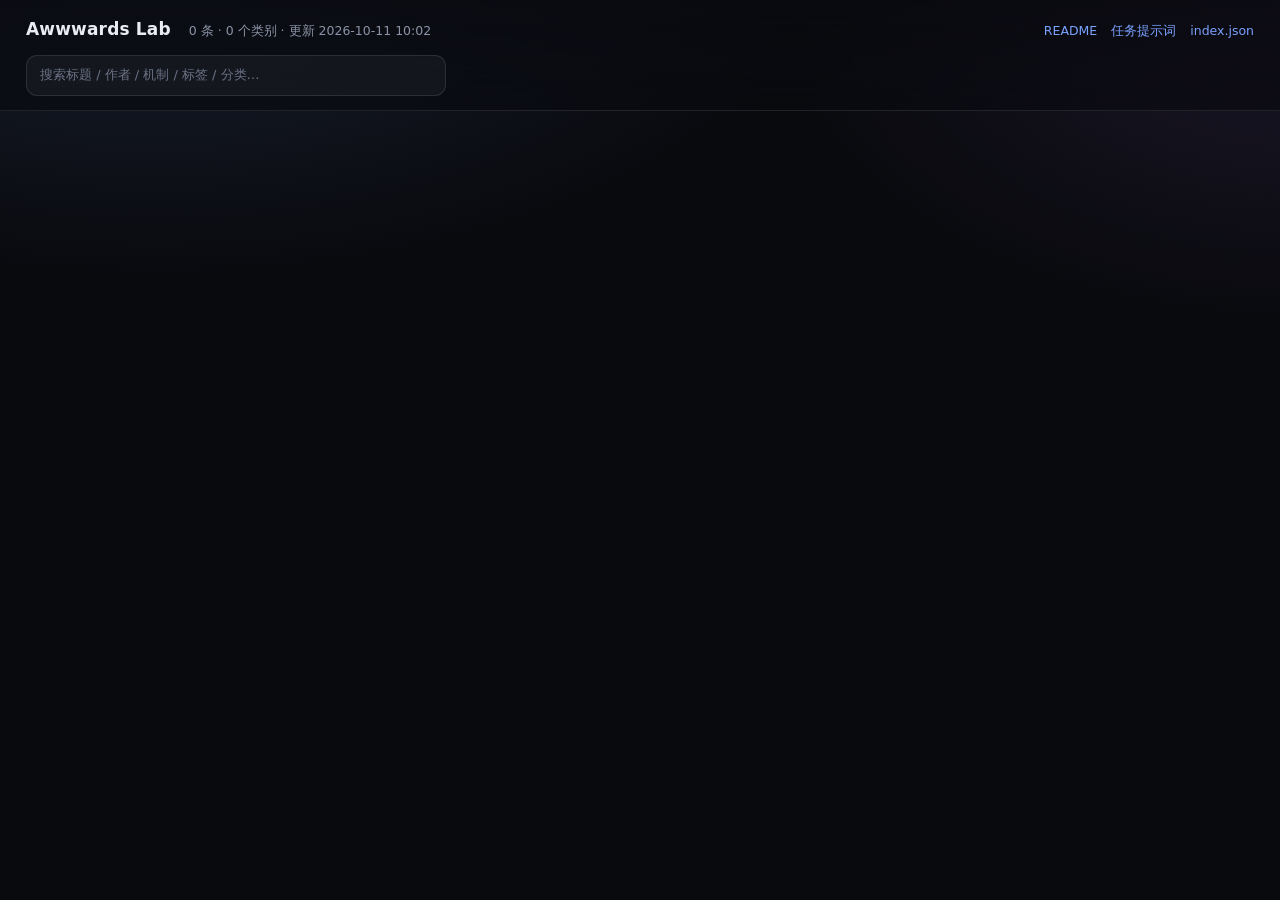
==== gallery/index.html @ e34cdb4b "fix(build): 构建幂等——内容不变时沿用旧时间戳，避免每日无意义 diff" ====
<!doctype html>
<html lang="zh-CN">
<head>
<meta charset="utf-8">
<meta name="viewport" content="width=device-width,initial-scale=1">
<title>Awwwards Lab · 设计萃取库</title>
<style>
:root{
  --bg:#090a0e; --fg:#e9ecf2; --muted:#8b93a5; --line:rgba(255,255,255,.10);
  --glass:rgba(255,255,255,.045); --glass-2:rgba(255,255,255,.075);
  --accent:#7aa2ff; --r:16px;
}
*{box-sizing:border-box}
html,body{margin:0;padding:0}
body{
  color:var(--fg); min-height:100vh;
  font:14px/1.6 -apple-system,BlinkMacSystemFont,"Segoe UI",Inter,"Noto Sans SC",system-ui,sans-serif;
  background:
    radial-gradient(1100px 560px at 12% -8%, rgba(122,162,255,.15), transparent 62%),
    radial-gradient(900px 520px at 102% 2%, rgba(178,124,255,.11), transparent 58%),
    var(--bg);
  -webkit-font-smoothing:antialiased;
}
a{color:var(--accent);text-decoration:none}
a:hover{text-decoration:underline}
header{
  position:sticky;top:0;z-index:20;backdrop-filter:blur(18px) saturate(150%);
  background:linear-gradient(180deg,rgba(9,10,14,.86),rgba(9,10,14,.66));
  border-bottom:1px solid var(--line);
}
.bar{max-width:1560px;margin:0 auto;padding:16px 26px 12px;display:flex;
  align-items:baseline;gap:18px;flex-wrap:wrap}
.bar h1{margin:0;font-size:17px;font-weight:650;letter-spacing:.01em}
.bar .sub{color:var(--muted);font-size:12.5px}
.bar .links{margin-left:auto;display:flex;gap:14px;font-size:12.5px}
.controls{max-width:1560px;margin:0 auto;padding:0 26px 14px;display:flex;
  gap:10px;align-items:center;flex-wrap:wrap}
input[type=search]{
  flex:1 1 260px;max-width:420px;padding:9px 13px;border-radius:11px;
  background:var(--glass);border:1px solid var(--line);color:var(--fg);
  font:inherit;font-size:13px;outline:none;
}
input[type=search]:focus{border-color:rgba(122,162,255,.55);background:var(--glass-2)}
input[type=search]::placeholder{color:#6b7285}
.chips{display:flex;gap:7px;flex-wrap:wrap}
.chip{
  padding:6px 12px;border-radius:999px;cursor:pointer;font-size:12.5px;
  background:var(--glass);border:1px solid var(--line);color:var(--muted);
  user-select:none;transition:background .18s,border-color .18s,color .18s;
}
.chip:hover{background:var(--glass-2);color:var(--fg)}
.chip[aria-pressed=true]{background:rgba(122,162,255,.16);border-color:rgba(122,162,255,.5);color:#cfe0ff}
.chip .n{opacity:.55;margin-left:5px;font-size:11.5px}
main{max-width:1560px;margin:0 auto;padding:22px 26px 90px}
.grid{display:grid;grid-template-columns:repeat(auto-fill,minmax(400px,1fr));gap:20px}
.card{
  background:var(--glass);border:1px solid var(--line);border-radius:var(--r);
  overflow:hidden;display:flex;flex-direction:column;
  transition:border-color .2s,transform .2s,background .2s;
}
.card:hover{border-color:rgba(255,255,255,.2);background:var(--glass-2);transform:translateY(-2px)}
.card .head{padding:15px 16px 11px;display:flex;gap:10px;align-items:flex-start}
.card .head .t{flex:1;min-width:0}
.card .head h3{margin:0 0 3px;font-size:15px;font-weight:620;line-height:1.35}
.card .head .by{color:var(--muted);font-size:12.5px}
.badge{
  font-size:11px;padding:3.5px 9px;border-radius:999px;white-space:nowrap;
  background:rgba(122,162,255,.14);border:1px solid rgba(122,162,255,.34);color:#c7d9ff;
}
.preview{position:relative;aspect-ratio:16/10;background:#05060a;border-block:1px solid var(--line)}
.preview img,.preview iframe{position:absolute;inset:0;width:100%;height:100%;border:0;display:block}
.preview img{object-fit:cover;object-position:top center}
.preview .ph{position:absolute;inset:0;display:grid;place-items:center;color:#4d5566;font-size:12.5px}
.body{padding:14px 16px;display:flex;flex-direction:column;gap:12px;flex:1}
.row{display:flex;gap:9px;flex-wrap:wrap;align-items:center}
.row .k{color:var(--muted);font-size:12px;min-width:52px}
.sw{width:20px;height:20px;border-radius:6px;border:1px solid rgba(255,255,255,.18)}
.mono{font-family:ui-monospace,SFMono-Regular,Menlo,Consolas,monospace;font-size:12px}
.summary{margin:0;color:#c8cddb;font-size:13px}
.mech{margin:0;font-size:12.8px;color:#aab2c2}
.mech b{color:#dbe2f0;font-weight:600}
.tag{font-size:11.5px;padding:3px 8px;border-radius:7px;background:var(--glass-2);
  border:1px solid var(--line);color:var(--muted)}
.tag.dep{background:rgba(255,196,110,.12);border-color:rgba(255,196,110,.3);color:#f0cf9a}
.tag.nodep{background:rgba(120,220,160,.1);border-color:rgba(120,220,160,.26);color:#a9e3c0}
.foot{margin-top:auto;padding:11px 16px;border-top:1px solid var(--line);
  display:flex;gap:14px;align-items:center;font-size:12.5px;color:var(--muted);flex-wrap:wrap}
.foot .go{margin-left:auto;display:flex;gap:14px}
.empty{padding:80px 20px;text-align:center;color:var(--muted)}
.empty code{background:var(--glass-2);padding:2px 7px;border-radius:6px;font-size:12.5px}
.failed{max-width:1560px;margin:44px auto 0;padding:0 26px}
.failed h2{font-size:14px;font-weight:600;color:#f0b9b9;margin:0 0 10px}
.failed ul{margin:0;padding-left:20px;color:var(--muted);font-size:13px}
.failed .mono{color:#d9c2c2}
h2.sec{font-size:12px;letter-spacing:.10em;text-transform:uppercase;color:var(--muted);
  font-weight:600;margin:0 0 12px}
</style>
</head>
<body>

<header>
  <div class="bar">
    <h1>Awwwards Lab</h1>
    <span class="sub" id="stat"></span>
    <nav class="links">
      <a href="../README.md">README</a>
      <a href="../PROMPT.md">任务提示词</a>
      <a href="../index.json">index.json</a>
    </nav>
  </div>
  <div class="controls">
    <input type="search" id="q" placeholder="搜索标题 / 作者 / 机制 / 标签 / 分类…">
    <div class="chips" id="chips"></div>
  </div>
</header>

<main>
  <div class="grid" id="grid"></div>
  <div class="empty" id="empty" hidden></div>
</main>

<div class="failed" id="failed" hidden></div>

<script type="application/json" id="data">{"generated_at": "2026-10-11T10:02:18+08:00", "entries": [], "failed": []}</script>
<script>
(function () {
  'use strict';
  const DATA = JSON.parse(document.getElementById('data').textContent);
  const entries = DATA.entries || [];
  const failed = DATA.failed || [];

  // ---------- 统计 ----------
  const cats = {};
  entries.forEach(e => { const c = e.category || '(未分类)'; cats[c] = (cats[c] || 0) + 1; });
  const catsSorted = Object.keys(cats).sort((a, b) => cats[b] - cats[a]);
  document.getElementById('stat').textContent =
    entries.length + ' 条 · ' + catsSorted.length + ' 个类别 · 更新 ' +
    (DATA.generated_at || '').replace('T', ' ').slice(0, 16);

  // ---------- 工具 ----------
  const esc = s => String(s == null ? '' : s)
    .replace(/&/g, '&amp;').replace(/</g, '&lt;').replace(/>/g, '&gt;')
    .replace(/"/g, '&quot;');
  const isColor = v => /^(#[0-9a-f]{3,8}|rgb|hsl|oklch|lab|color\()/i.test(String(v || '').trim());

  function el(html) {
    const t = document.createElement('template');
    t.innerHTML = html.trim();
    return t.content.firstElementChild;
  }

  // ---------- 卡片 ----------
  function swatches(tokens) {
    const colors = (tokens && tokens.colors) || {};
    const items = Object.keys(colors).map(k => {
      const v = colors[k];
      return isColor(v)
        ? '<span class="sw" title="' + esc(k + ': ' + v) + '" style="background:' + esc(v) + '"></span>'
        : '<span class="tag mono" title="' + esc(k) + '">' + esc(v) + '</span>';
    });
    return items.length ? '<div class="row"><span class="k">配色</span>' + items.join('') + '</div>' : '';
  }

  function motionRow(tokens) {
    const m = (tokens && tokens.motion) || {};
    const parts = [];
    if (m.duration) parts.push('时长 <span class="mono">' + esc(m.duration) + '</span>');
    if (m.easing) parts.push('缓动 <span class="mono">' + esc(m.easing) + '</span>');
    if (m.trigger) parts.push('触发 ' + esc(m.trigger));
    return parts.length ? '<div class="row"><span class="k">动效</span><span class="mech">' + parts.join(' · ') + '</span></div>' : '';
  }

  function typeRow(tokens) {
    const t = (tokens && tokens.typography) || {};
    const keys = Object.keys(t);
    if (!keys.length) return '';
    return '<div class="row"><span class="k">排版</span><span class="mech mono">' +
      keys.map(k => esc(k + ': ' + t[k])).join('  ·  ') + '</span></div>';
  }

  function depsRow(deps) {
    if (!deps || !deps.length) return '<span class="tag nodep">零依赖</span>';
    return deps.map(d => '<span class="tag dep" title="' + esc(d.why || '') + '">' +
      esc(d.name || d) + (d.version ? ' ' + esc(d.version) : '') + '</span>').join('');
  }

  function card(e) {
    const poster = e.shot
      ? '<img src="' + esc(e.shot) + '" alt="" loading="lazy" onerror="this.remove()">'
      : '';
    const tags = (e.tags || []).slice(0, 6)
      .map(t => '<span class="tag">' + esc(t) + '</span>').join('');
    const node = el(
      '<article class="card">' +
        '<div class="head">' +
          '<div class="t"><h3>' + esc(e.title || e.id) + '</h3>' +
            '<div class="by">' + esc(e.author || '') +
              (e.date ? (e.author ? ' · ' : '') + esc(e.date) : '') + '</div></div>' +
          '<span class="badge">' + esc(e.category || '') + '</span>' +
        '</div>' +
        '<div class="preview" data-src="' + esc(e.demo) + '">' + poster +
          '<span class="ph">滚动到此处自动加载预览</span></div>' +
        '<div class="body">' +
          '<p class="summary">' + esc(e.summary || '') + '</p>' +
          '<p class="mech"><b>机制</b> ' + esc(e.extracted_mechanism || '') + '</p>' +
          swatches(e.tokens) + motionRow(e.tokens) + typeRow(e.tokens) +
          (e.reuse_hints ? '<p class="mech"><b>适用</b> ' + esc(e.reuse_hints) + '</p>' : '') +
          (tags ? '<div class="row">' + tags + '</div>' : '') +
          '<div class="row"><span class="k">依赖</span>' + depsRow(e.deps) + '</div>' +
        '</div>' +
        '<div class="foot">' +
          '<span class="mono">' + esc(e.id) + '</span>' +
          '<span class="go">' +
            '<a href="' + esc(e.demo) + '" target="_blank" rel="noopener">打开 demo ↗</a>' +
            (e.source_url ? '<a href="' + esc(e.source_url) + '" target="_blank" rel="noopener">原站 ↗</a>' : '') +
            (e.awwwards_url ? '<a href="' + esc(e.awwwards_url) + '" target="_blank" rel="noopener">Awwwards ↗</a>' : '') +
            '<a href="' + esc(e.readme) + '">README</a>' +
          '</span>' +
        '</div>' +
      '</article>');
    // 搜索用的小写索引
    node.dataset.hay = [e.id, e.title, e.author, e.category, e.summary,
      e.extracted_mechanism, e.reuse_hints, (e.tags || []).join(' ')].join(' ').toLowerCase();
    node.dataset.cat = e.category || '(未分类)';
    return node;
  }

  const grid = document.getElementById('grid');
  const nodes = entries.map(e => { const n = card(e); grid.appendChild(n); return n; });

  // ---------- 懒加载预览 ----------
  if ('IntersectionObserver' in window) {
    const io = new IntersectionObserver(rows => {
      rows.forEach(r => {
        if (!r.isIntersecting) return;
        const box = r.target;
        const ph = box.querySelector('.ph');
        if (ph) ph.remove();
        const f = document.createElement('iframe');
        f.src = box.dataset.src;
        f.loading = 'lazy';
        f.title = 'preview';
        box.appendChild(f);
        io.unobserve(box);
      });
    }, { rootMargin: '700px 0px' });
    document.querySelectorAll('.preview').forEach(b => io.observe(b));
  }

  // ---------- 筛选 ----------
  const chips = document.getElementById('chips');
  const active = new Set();
  catsSorted.forEach(c => {
    const b = el('<button class="chip" type="button" aria-pressed="false">' + esc(c) +
                 '<span class="n">' + cats[c] + '</span></button>');
    b.onclick = () => {
      if (active.has(c)) active.delete(c); else active.add(c);
      b.setAttribute('aria-pressed', active.has(c));
      apply();
    };
    chips.appendChild(b);
  });

  const q = document.getElementById('q');
  const empty = document.getElementById('empty');
  function apply() {
    const term = q.value.trim().toLowerCase();
    let shown = 0;
    nodes.forEach(n => {
      const okCat = active.size === 0 || active.has(n.dataset.cat);
      const okQ = !term || n.dataset.hay.includes(term);
      const ok = okCat && okQ;
      n.hidden = !ok;
      if (ok) shown++;
    });
    const on = term || active.size;
    if (!entries.length) {
      empty.hidden = false;
      empty.innerHTML = '库里还没有条目。<br><br>先跑一次任务：<br>' +
        '<code>python3 scripts/new_entry.py "slug" --category motion</code><br>' +
        '<code>python3 scripts/build_gallery.py</code>';
    } else if (shown === 0 && on) {
      empty.hidden = false;
      empty.textContent = '没有匹配的条目。';
    } else {
      empty.hidden = true;
    }
  }
  q.addEventListener('input', apply);

  // ---------- 未入库 ----------
  if (failed.length) {
    const box = document.getElementById('failed');
    box.hidden = false;
    box.innerHTML = '<h2>未入库 ' + failed.length + ' 条（存在但未通过自检 / 结构不合契约）</h2><ul>' +
      failed.map(f => '<li><span class="mono">' + esc(f.dir) + '</span> — ' + esc(f.reason) + '</li>')
            .join('') + '</ul>';
  }
})();
</script>
</body>
</html>
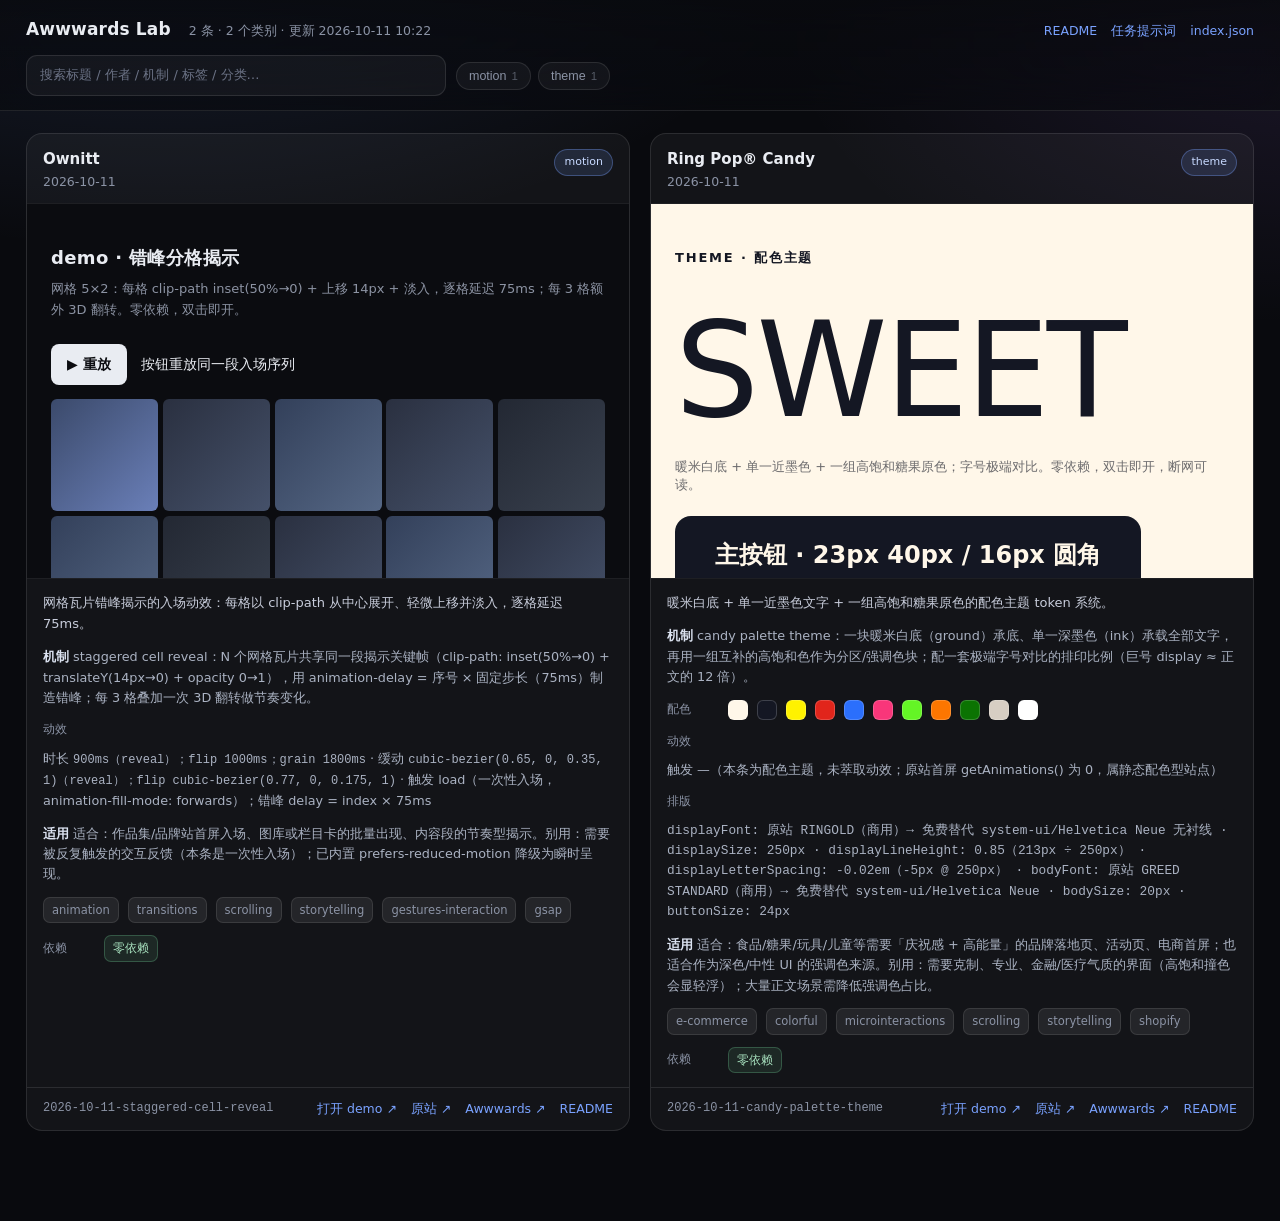
==== commit b395e677: "entry: 2026-10-11-candy-palette-theme (theme) + 2026-10-11-staggered-cell-reveal (motion)" ====
--- a/gallery/index.html
+++ b/gallery/index.html
@@ -121,7 +121,7 @@
 
 <div class="failed" id="failed" hidden></div>
 
-<script type="application/json" id="data">{"generated_at": "2026-10-11T10:02:18+08:00", "entries": [], "failed": []}</script>
+<script type="application/json" id="data">{"generated_at": "2026-10-11T10:22:09+08:00", "entries": [{"id": "2026-10-11-staggered-cell-reveal", "date": "2026-10-11", "category": "motion", "title": "Ownitt", "author": "", "tags": ["animation", "transitions", "scrolling", "storytelling", "gestures-interaction", "gsap", "react", "next-js"], "dir": "entries/2026-10-11-staggered-cell-reveal", "demo": "../entries/2026-10-11-staggered-cell-reveal/demo/index.html", "readme": "../entries/2026-10-11-staggered-cell-reveal/README.md", "source_url": "https://ownitt.fr/", "awwwards_url": "https://www.awwwards.com/sites/ownitt-2", "shot": "../entries/2026-10-11-staggered-cell-reveal/shots/hero.png", "summary": "网格瓦片错峰揭示的入场动效：每格以 clip-path 从中心展开、轻微上移并淡入，逐格延迟 75ms。", "extracted_mechanism": "staggered cell reveal：N 个网格瓦片共享同一段揭示关键帧（clip-path: inset(50%→0) + translateY(14px→0) + opacity 0→1），用 animation-delay = 序号 × 固定步长（75ms）制造错峰；每 3 格叠加一次 3D 翻转做节奏变化。", "tokens": {"colors": {}, "typography": {}, "spacing": {}, "motion": {"duration": "900ms（reveal）；flip 1000ms；grain 1800ms", "easing": "cubic-bezier(0.65, 0, 0.35, 1)（reveal）；flip cubic-bezier(0.77, 0, 0.175, 1)", "trigger": "load（一次性入场，animation-fill-mode: forwards）；错峰 delay = index × 75ms"}}, "api": "CSS：容器加 class=\"sgr-grid\" 与 data-sgr，子元素 class=\"sgr-cell\"（用 style=\"--i:N\" 指定序号，或由 JS 自动编号），可选 data-flip=\"on\" 开启 3n 翻转，--sgr-cols 控制列数。JS：window.StaggerReveal.replay(gridEl) 重放；window.StaggerReveal.init(root) 手动初始化。", "entrypoints": ["src/component.css", "src/component.js"], "files": ["demo/index.html", "src/component.css", "src/component.js"], "deps": [], "reuse_hints": "适合：作品集/品牌站首屏入场、图库或栏目卡的批量出现、内容段的节奏型揭示。别用：需要被反复触发的交互反馈（本条是一次性入场）；已内置 prefers-reduced-motion 降级为瞬时呈现。", "variant_of": null, "verification": {"rendered_ok": true, "console_errors": 0, "screenshot": "shots/hero.png", "checked_at": "2026-10-11T10:21:48+08:00", "note": "file:// 打开 demo：10 格，getAnimations() 显示 sgr-reveal 与 sgr-flip 在跑，clip-path 由 inset(4.6%) 收敛到 inset(0%)，控制台 0 报错"}}, {"id": "2026-10-11-candy-palette-theme", "date": "2026-10-11", "category": "theme", "title": "Ring Pop® Candy", "author": "", "tags": ["e-commerce", "colorful", "microinteractions", "scrolling", "storytelling", "shopify", "figma"], "dir": "entries/2026-10-11-candy-palette-theme", "demo": "../entries/2026-10-11-candy-palette-theme/demo/index.html", "readme": "../entries/2026-10-11-candy-palette-theme/README.md", "source_url": "https://ringpopcandy.com/", "awwwards_url": "https://www.awwwards.com/sites/ring-pop-r-candy", "shot": "../entries/2026-10-11-candy-palette-theme/shots/hero.png", "summary": "暖米白底 + 单一近墨色文字 + 一组高饱和糖果原色的配色主题 token 系统。", "extracted_mechanism": "candy palette theme：一块暖米白底（ground）承底、单一深墨色（ink）承载全部文字，再用一组互补的高饱和色作为分区/强调色块；配一套极端字号对比的排印比例（巨号 display ≈ 正文的 12 倍）。", "tokens": {"colors": {"ground": "#FFF7E9", "ink": "#141723", "yellow": "#FFF200", "red": "#E1251B", "blue": "#2B6FFC", "pink": "#F9367A", "lime": "#64F525", "orange": "#FC7600", "green": "#0B7302", "clay": "#D7CEC3", "white": "#FFFFFF"}, "typography": {"displayFont": "原站 RINGOLD（商用）→ 免费替代 system-ui/Helvetica Neue 无衬线", "displaySize": "250px", "displayLineHeight": "0.85（213px ÷ 250px）", "displayLetterSpacing": "-0.02em（-5px @ 250px）", "bodyFont": "原站 GREED STANDARD（商用）→ 免费替代 system-ui/Helvetica Neue", "bodySize": "20px", "buttonSize": "24px"}, "spacing": {"buttonPadding": "23px 40px", "buttonRadius": "16px"}, "motion": {"duration": "", "easing": "", "trigger": "—（本条为配色主题，未萃取动效；原站首屏 getAnimations() 为 0，属静态配色型站点）"}}, "api": "引入 src/component.css 后在容器上加 .candy-stage；用 .candy-title / .candy-btn（--red --blue 变体）/ .candy-chip / .candy-swatch。所有色与字号来自 :root 的 --candy-* 变量，可整体覆盖换肤。JS：window.CandyTheme.readTokens() 读取当前 token。", "entrypoints": ["src/component.css", "src/component.js"], "files": ["demo/index.html", "src/component.css", "src/component.js"], "deps": [], "reuse_hints": "适合：食品/糖果/玩具/儿童等需要「庆祝感 + 高能量」的品牌落地页、活动页、电商首屏；也适合作为深色/中性 UI 的强调色来源。别用：需要克制、专业、金融/医疗气质的界面（高饱和撞色会显轻浮）；大量正文场景需降低强调色占比。", "variant_of": null, "verification": {"rendered_ok": true, "console_errors": 0, "screenshot": "shots/hero.png", "checked_at": "2026-10-11T10:21:48+08:00", "note": "file:// 打开 demo：body 底色 rgb(255,247,233)、墨色 rgb(20,23,35)、display 250px/ls -5px/lh 212.5px、11 色板 + 8 色块渲染正常，控制台 0 报错"}}], "failed": []}</script>
 <script>
 (function () {
   'use strict';
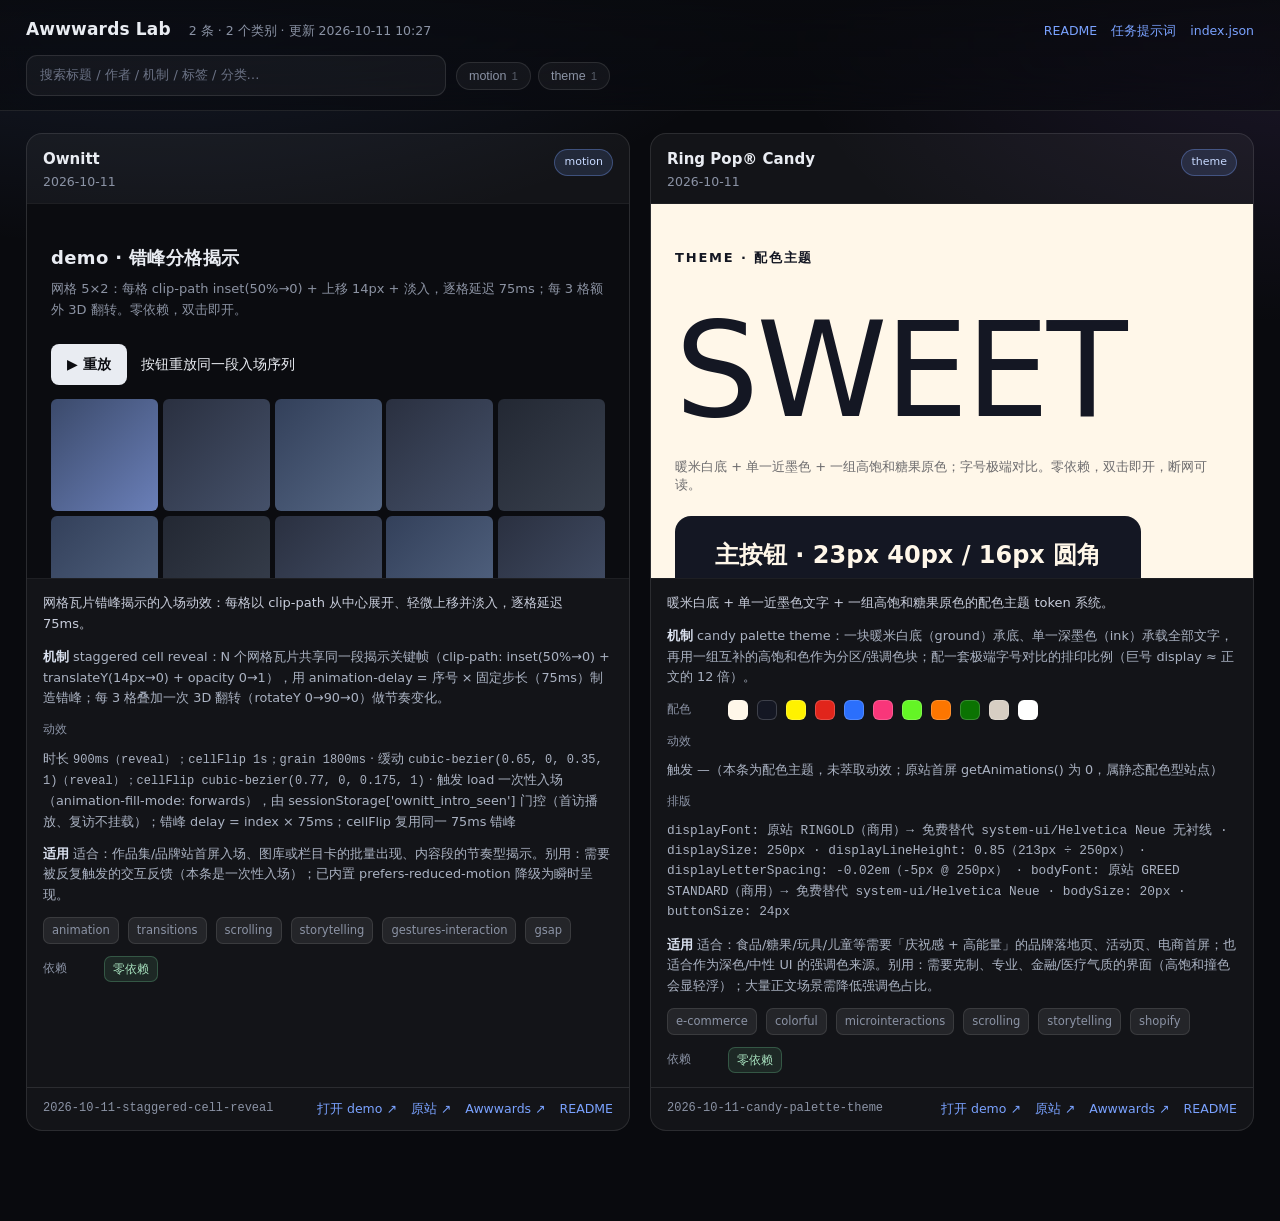
==== commit aee3c2a6: "fix(entries): 按复核结果修正——cellFlip 关键帧改为逐字复刻、补 repro_notes 与独立复核记录、提示词 v5" ====
--- a/gallery/index.html
+++ b/gallery/index.html
@@ -121,7 +121,7 @@
 
 <div class="failed" id="failed" hidden></div>
 
-<script type="application/json" id="data">{"generated_at": "2026-10-11T10:22:09+08:00", "entries": [{"id": "2026-10-11-staggered-cell-reveal", "date": "2026-10-11", "category": "motion", "title": "Ownitt", "author": "", "tags": ["animation", "transitions", "scrolling", "storytelling", "gestures-interaction", "gsap", "react", "next-js"], "dir": "entries/2026-10-11-staggered-cell-reveal", "demo": "../entries/2026-10-11-staggered-cell-reveal/demo/index.html", "readme": "../entries/2026-10-11-staggered-cell-reveal/README.md", "source_url": "https://ownitt.fr/", "awwwards_url": "https://www.awwwards.com/sites/ownitt-2", "shot": "../entries/2026-10-11-staggered-cell-reveal/shots/hero.png", "summary": "网格瓦片错峰揭示的入场动效：每格以 clip-path 从中心展开、轻微上移并淡入，逐格延迟 75ms。", "extracted_mechanism": "staggered cell reveal：N 个网格瓦片共享同一段揭示关键帧（clip-path: inset(50%→0) + translateY(14px→0) + opacity 0→1），用 animation-delay = 序号 × 固定步长（75ms）制造错峰；每 3 格叠加一次 3D 翻转做节奏变化。", "tokens": {"colors": {}, "typography": {}, "spacing": {}, "motion": {"duration": "900ms（reveal）；flip 1000ms；grain 1800ms", "easing": "cubic-bezier(0.65, 0, 0.35, 1)（reveal）；flip cubic-bezier(0.77, 0, 0.175, 1)", "trigger": "load（一次性入场，animation-fill-mode: forwards）；错峰 delay = index × 75ms"}}, "api": "CSS：容器加 class=\"sgr-grid\" 与 data-sgr，子元素 class=\"sgr-cell\"（用 style=\"--i:N\" 指定序号，或由 JS 自动编号），可选 data-flip=\"on\" 开启 3n 翻转，--sgr-cols 控制列数。JS：window.StaggerReveal.replay(gridEl) 重放；window.StaggerReveal.init(root) 手动初始化。", "entrypoints": ["src/component.css", "src/component.js"], "files": ["demo/index.html", "src/component.css", "src/component.js"], "deps": [], "reuse_hints": "适合：作品集/品牌站首屏入场、图库或栏目卡的批量出现、内容段的节奏型揭示。别用：需要被反复触发的交互反馈（本条是一次性入场）；已内置 prefers-reduced-motion 降级为瞬时呈现。", "variant_of": null, "verification": {"rendered_ok": true, "console_errors": 0, "screenshot": "shots/hero.png", "checked_at": "2026-10-11T10:21:48+08:00", "note": "file:// 打开 demo：10 格，getAnimations() 显示 sgr-reveal 与 sgr-flip 在跑，clip-path 由 inset(4.6%) 收敛到 inset(0%)，控制台 0 报错"}}, {"id": "2026-10-11-candy-palette-theme", "date": "2026-10-11", "category": "theme", "title": "Ring Pop® Candy", "author": "", "tags": ["e-commerce", "colorful", "microinteractions", "scrolling", "storytelling", "shopify", "figma"], "dir": "entries/2026-10-11-candy-palette-theme", "demo": "../entries/2026-10-11-candy-palette-theme/demo/index.html", "readme": "../entries/2026-10-11-candy-palette-theme/README.md", "source_url": "https://ringpopcandy.com/", "awwwards_url": "https://www.awwwards.com/sites/ring-pop-r-candy", "shot": "../entries/2026-10-11-candy-palette-theme/shots/hero.png", "summary": "暖米白底 + 单一近墨色文字 + 一组高饱和糖果原色的配色主题 token 系统。", "extracted_mechanism": "candy palette theme：一块暖米白底（ground）承底、单一深墨色（ink）承载全部文字，再用一组互补的高饱和色作为分区/强调色块；配一套极端字号对比的排印比例（巨号 display ≈ 正文的 12 倍）。", "tokens": {"colors": {"ground": "#FFF7E9", "ink": "#141723", "yellow": "#FFF200", "red": "#E1251B", "blue": "#2B6FFC", "pink": "#F9367A", "lime": "#64F525", "orange": "#FC7600", "green": "#0B7302", "clay": "#D7CEC3", "white": "#FFFFFF"}, "typography": {"displayFont": "原站 RINGOLD（商用）→ 免费替代 system-ui/Helvetica Neue 无衬线", "displaySize": "250px", "displayLineHeight": "0.85（213px ÷ 250px）", "displayLetterSpacing": "-0.02em（-5px @ 250px）", "bodyFont": "原站 GREED STANDARD（商用）→ 免费替代 system-ui/Helvetica Neue", "bodySize": "20px", "buttonSize": "24px"}, "spacing": {"buttonPadding": "23px 40px", "buttonRadius": "16px"}, "motion": {"duration": "", "easing": "", "trigger": "—（本条为配色主题，未萃取动效；原站首屏 getAnimations() 为 0，属静态配色型站点）"}}, "api": "引入 src/component.css 后在容器上加 .candy-stage；用 .candy-title / .candy-btn（--red --blue 变体）/ .candy-chip / .candy-swatch。所有色与字号来自 :root 的 --candy-* 变量，可整体覆盖换肤。JS：window.CandyTheme.readTokens() 读取当前 token。", "entrypoints": ["src/component.css", "src/component.js"], "files": ["demo/index.html", "src/component.css", "src/component.js"], "deps": [], "reuse_hints": "适合：食品/糖果/玩具/儿童等需要「庆祝感 + 高能量」的品牌落地页、活动页、电商首屏；也适合作为深色/中性 UI 的强调色来源。别用：需要克制、专业、金融/医疗气质的界面（高饱和撞色会显轻浮）；大量正文场景需降低强调色占比。", "variant_of": null, "verification": {"rendered_ok": true, "console_errors": 0, "screenshot": "shots/hero.png", "checked_at": "2026-10-11T10:21:48+08:00", "note": "file:// 打开 demo：body 底色 rgb(255,247,233)、墨色 rgb(20,23,35)、display 250px/ls -5px/lh 212.5px、11 色板 + 8 色块渲染正常，控制台 0 报错"}}], "failed": []}</script>
+<script type="application/json" id="data">{"generated_at": "2026-10-11T10:27:15+08:00", "entries": [{"id": "2026-10-11-staggered-cell-reveal", "date": "2026-10-11", "category": "motion", "title": "Ownitt", "author": "", "tags": ["animation", "transitions", "scrolling", "storytelling", "gestures-interaction", "gsap", "react", "next-js"], "dir": "entries/2026-10-11-staggered-cell-reveal", "demo": "../entries/2026-10-11-staggered-cell-reveal/demo/index.html", "readme": "../entries/2026-10-11-staggered-cell-reveal/README.md", "source_url": "https://ownitt.fr/", "awwwards_url": "https://www.awwwards.com/sites/ownitt-2", "shot": "../entries/2026-10-11-staggered-cell-reveal/shots/hero.png", "summary": "网格瓦片错峰揭示的入场动效：每格以 clip-path 从中心展开、轻微上移并淡入，逐格延迟 75ms。", "extracted_mechanism": "staggered cell reveal：N 个网格瓦片共享同一段揭示关键帧（clip-path: inset(50%→0) + translateY(14px→0) + opacity 0→1），用 animation-delay = 序号 × 固定步长（75ms）制造错峰；每 3 格叠加一次 3D 翻转（rotateY 0→90→0）做节奏变化。", "tokens": {"colors": {}, "typography": {}, "spacing": {}, "motion": {"duration": "900ms（reveal）；cellFlip 1s；grain 1800ms", "easing": "cubic-bezier(0.65, 0, 0.35, 1)（reveal）；cellFlip cubic-bezier(0.77, 0, 0.175, 1)", "trigger": "load 一次性入场（animation-fill-mode: forwards），由 sessionStorage['ownitt_intro_seen'] 门控（首访播放、复访不挂载）；错峰 delay = index × 75ms；cellFlip 复用同一 75ms 错峰"}}, "api": "CSS：容器加 class=\"sgr-grid\" 与 data-sgr，子元素 class=\"sgr-cell\"（用 style=\"--i:N\" 指定序号，或由 JS 自动编号），可选 data-flip=\"on\" 开启 3n 翻转，--sgr-cols 控制列数。JS：window.StaggerReveal.replay(gridEl) 重放；window.StaggerReveal.init(root) 手动初始化。", "entrypoints": ["src/component.css", "src/component.js"], "files": ["demo/index.html", "src/component.css", "src/component.js"], "deps": [], "reuse_hints": "适合：作品集/品牌站首屏入场、图库或栏目卡的批量出现、内容段的节奏型揭示。别用：需要被反复触发的交互反馈（本条是一次性入场）；已内置 prefers-reduced-motion 降级为瞬时呈现。", "repro_notes": "原站类名带 CSS modules 前缀 IntroAnimation-module__HH0i_W__（__cell / __cellInner / __grid）；复核时必须先清 sessionStorage（门控键 ownitt_intro_seen），否则 overlay 不挂载、DOM 里查不到 __cell，会被误判为机制不存在。入场 overlay 播完即从 DOM 移除，只能截到入场结束态。自检动效要用 seek 法（pause + currentTime），标签页 hidden 时动画时钟恒为 0 但 playState 仍是 running。", "variant_of": null, "verification": {"rendered_ok": true, "console_errors": 0, "screenshot": "shots/hero.png", "checked_at": "2026-10-11T10:40:00+08:00", "note": "file:// 打开 demo：10 格，sgr-reveal 三格 delay 实测 0/75/150ms；seek 法实测 t=0 → clip-path inset(50%)/opacity 0/translateY(14px)、t=900 → inset(0%)/opacity 1/translateY(0)，与原站 @keyframes cellReveal 逐字一致；sgr-flip 已按原站 @keyframes cellFlip 改为 rotateY 0→90→0；控制台 0 报错、无外部请求。"}}, {"id": "2026-10-11-candy-palette-theme", "date": "2026-10-11", "category": "theme", "title": "Ring Pop® Candy", "author": "", "tags": ["e-commerce", "colorful", "microinteractions", "scrolling", "storytelling", "shopify", "figma"], "dir": "entries/2026-10-11-candy-palette-theme", "demo": "../entries/2026-10-11-candy-palette-theme/demo/index.html", "readme": "../entries/2026-10-11-candy-palette-theme/README.md", "source_url": "https://ringpopcandy.com/", "awwwards_url": "https://www.awwwards.com/sites/ring-pop-r-candy", "shot": "../entries/2026-10-11-candy-palette-theme/shots/hero.png", "summary": "暖米白底 + 单一近墨色文字 + 一组高饱和糖果原色的配色主题 token 系统。", "extracted_mechanism": "candy palette theme：一块暖米白底（ground）承底、单一深墨色（ink）承载全部文字，再用一组互补的高饱和色作为分区/强调色块；配一套极端字号对比的排印比例（巨号 display ≈ 正文的 12 倍）。", "tokens": {"colors": {"ground": "#FFF7E9", "ink": "#141723", "yellow": "#FFF200", "red": "#E1251B", "blue": "#2B6FFC", "pink": "#F9367A", "lime": "#64F525", "orange": "#FC7600", "green": "#0B7302", "clay": "#D7CEC3", "white": "#FFFFFF"}, "typography": {"displayFont": "原站 RINGOLD（商用）→ 免费替代 system-ui/Helvetica Neue 无衬线", "displaySize": "250px", "displayLineHeight": "0.85（213px ÷ 250px）", "displayLetterSpacing": "-0.02em（-5px @ 250px）", "bodyFont": "原站 GREED STANDARD（商用）→ 免费替代 system-ui/Helvetica Neue", "bodySize": "20px", "buttonSize": "24px"}, "spacing": {"buttonPadding": "23px 40px", "buttonRadius": "16px"}, "motion": {"duration": "", "easing": "", "trigger": "—（本条为配色主题，未萃取动效；原站首屏 getAnimations() 为 0，属静态配色型站点）"}}, "api": "引入 src/component.css 后在容器上加 .candy-stage；用 .candy-title / .candy-btn（--red --blue 变体）/ .candy-chip / .candy-swatch。所有色与字号来自 :root 的 --candy-* 变量，可整体覆盖换肤。JS：window.CandyTheme.readTokens() 读取当前 token。", "entrypoints": ["src/component.css", "src/component.js"], "files": ["demo/index.html", "src/component.css", "src/component.js"], "deps": [], "reuse_hints": "适合：食品/糖果/玩具/儿童等需要「庆祝感 + 高能量」的品牌落地页、活动页、电商首屏；也适合作为深色/中性 UI 的强调色来源。别用：需要克制、专业、金融/医疗气质的界面（高饱和撞色会显轻浮）；大量正文场景需降低强调色占比。", "repro_notes": "色板值的取法：在站内 CSS / 计算样式里采集到的原值多为 rgb() 形式，本条统一归一化成 hex，复核时用 rgb() 比对可能对不上（如 pink 实测到的是 rgb(249,54,122) 形式的定义，clay 为 rgb(215,206,195)）——这是归一化差异，不是编造。关键取值另经站内 CSS 变量复核：--font-heading-h1-size: 250px、--brand-color: #141723、display 字体 'Ringold'、正文 'Greed Standard'（均实测命中）。ground/ink 与 h1 的 250px/213px/-5px/400 可直接用 getComputedStyle 复现。", "variant_of": null, "verification": {"rendered_ok": true, "console_errors": 0, "screenshot": "shots/hero.png", "checked_at": "2026-10-11T10:40:00+08:00", "note": "file:// 打开 demo：body 底色 rgb(255,247,233)、墨色 rgb(20,23,35)、display 250px/ls -5px/lh 212.5px、11 色板 + 8 色块渲染正常，控制台 0 报错、无外部请求。独立复核：原站实测 bodyBg rgb(255,247,233)/color rgb(20,23,35)/body 20px/h1 250px·213px·-5px·400/主按钮 24px·23px 40px·16px/getAnimations()=0 全部吻合。"}}], "failed": []}</script>
 <script>
 (function () {
   'use strict';
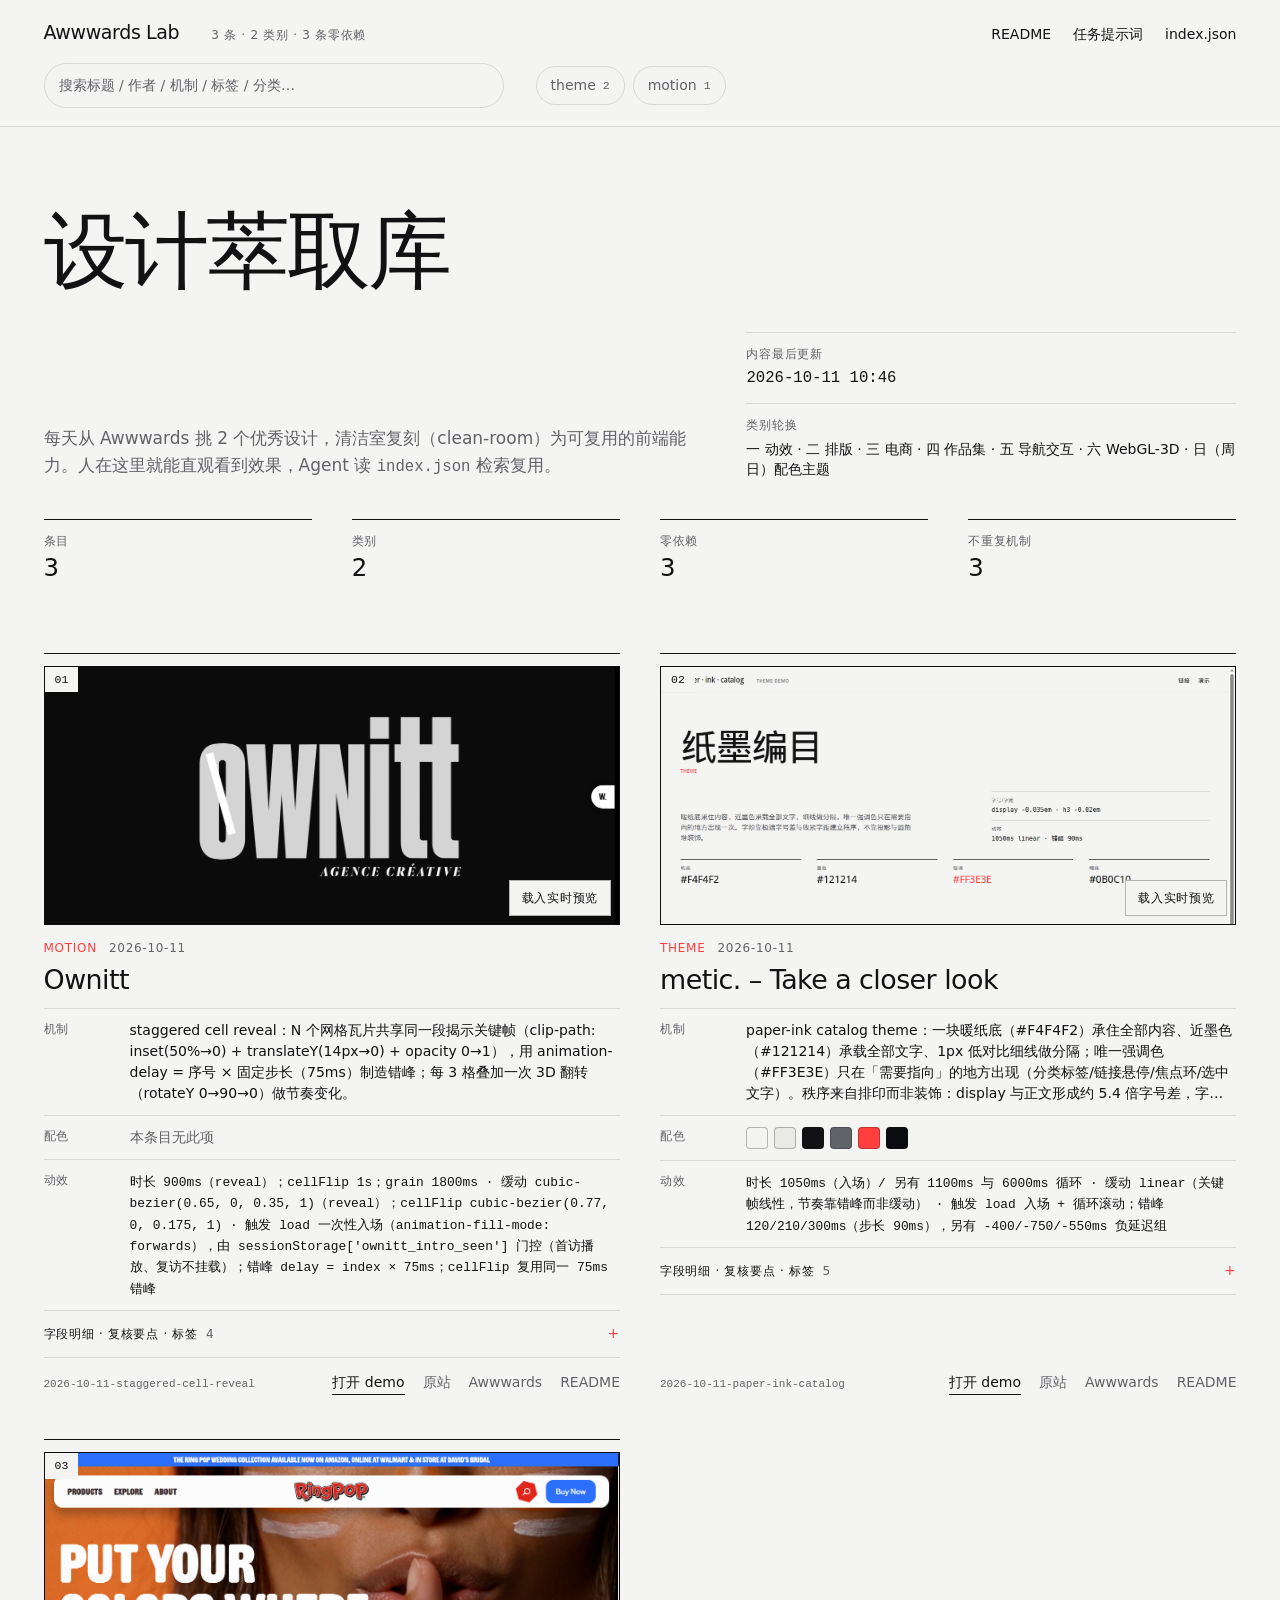
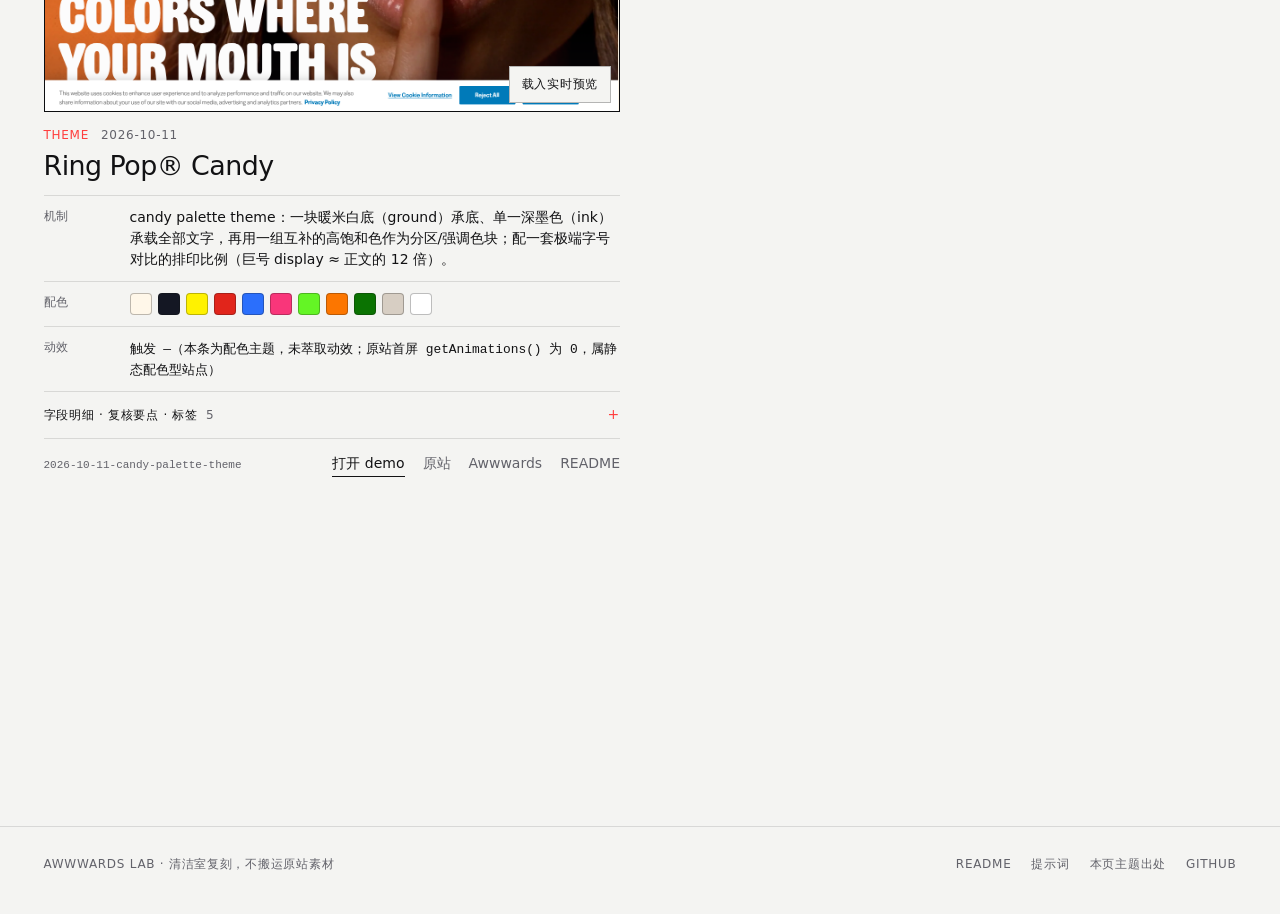
==== commit 8c41c56c: "feat(gallery): 画廊改版——复用新增条目 paper-ink-catalog 主题；卡片结构、对齐与可读性修正；提示词 v6" ====
--- a/gallery/index.html
+++ b/gallery/index.html
@@ -4,124 +4,77 @@
 <meta charset="utf-8">
 <meta name="viewport" content="width=device-width,initial-scale=1">
 <title>Awwwards Lab · 设计萃取库</title>
+<!--
+  本页样式直接复用库内条目 entries/2026-10-11-paper-ink-catalog/src/theme.css
+  （纸墨编目主题，token 取自 metic.studio 的实测值）。
+  画廊本身就是本库「可复用」的证明：改那一个文件，本页与该条目 demo 一起变。
+-->
+<link rel="stylesheet" href="../entries/2026-10-11-paper-ink-catalog/src/theme.css">
 <style>
-:root{
-  --bg:#090a0e; --fg:#e9ecf2; --muted:#8b93a5; --line:rgba(255,255,255,.10);
-  --glass:rgba(255,255,255,.045); --glass-2:rgba(255,255,255,.075);
-  --accent:#7aa2ff; --r:16px;
-}
-*{box-sizing:border-box}
-html,body{margin:0;padding:0}
-body{
-  color:var(--fg); min-height:100vh;
-  font:14px/1.6 -apple-system,BlinkMacSystemFont,"Segoe UI",Inter,"Noto Sans SC",system-ui,sans-serif;
-  background:
-    radial-gradient(1100px 560px at 12% -8%, rgba(122,162,255,.15), transparent 62%),
-    radial-gradient(900px 520px at 102% 2%, rgba(178,124,255,.11), transparent 58%),
-    var(--bg);
-  -webkit-font-smoothing:antialiased;
-}
-a{color:var(--accent);text-decoration:none}
-a:hover{text-decoration:underline}
-header{
-  position:sticky;top:0;z-index:20;backdrop-filter:blur(18px) saturate(150%);
-  background:linear-gradient(180deg,rgba(9,10,14,.86),rgba(9,10,14,.66));
-  border-bottom:1px solid var(--line);
-}
-.bar{max-width:1560px;margin:0 auto;padding:16px 26px 12px;display:flex;
-  align-items:baseline;gap:18px;flex-wrap:wrap}
-.bar h1{margin:0;font-size:17px;font-weight:650;letter-spacing:.01em}
-.bar .sub{color:var(--muted);font-size:12.5px}
-.bar .links{margin-left:auto;display:flex;gap:14px;font-size:12.5px}
-.controls{max-width:1560px;margin:0 auto;padding:0 26px 14px;display:flex;
-  gap:10px;align-items:center;flex-wrap:wrap}
-input[type=search]{
-  flex:1 1 260px;max-width:420px;padding:9px 13px;border-radius:11px;
-  background:var(--glass);border:1px solid var(--line);color:var(--fg);
-  font:inherit;font-size:13px;outline:none;
-}
-input[type=search]:focus{border-color:rgba(122,162,255,.55);background:var(--glass-2)}
-input[type=search]::placeholder{color:#6b7285}
-.chips{display:flex;gap:7px;flex-wrap:wrap}
-.chip{
-  padding:6px 12px;border-radius:999px;cursor:pointer;font-size:12.5px;
-  background:var(--glass);border:1px solid var(--line);color:var(--muted);
-  user-select:none;transition:background .18s,border-color .18s,color .18s;
-}
-.chip:hover{background:var(--glass-2);color:var(--fg)}
-.chip[aria-pressed=true]{background:rgba(122,162,255,.16);border-color:rgba(122,162,255,.5);color:#cfe0ff}
-.chip .n{opacity:.55;margin-left:5px;font-size:11.5px}
-main{max-width:1560px;margin:0 auto;padding:22px 26px 90px}
-.grid{display:grid;grid-template-columns:repeat(auto-fill,minmax(400px,1fr));gap:20px}
-.card{
-  background:var(--glass);border:1px solid var(--line);border-radius:var(--r);
-  overflow:hidden;display:flex;flex-direction:column;
-  transition:border-color .2s,transform .2s,background .2s;
-}
-.card:hover{border-color:rgba(255,255,255,.2);background:var(--glass-2);transform:translateY(-2px)}
-.card .head{padding:15px 16px 11px;display:flex;gap:10px;align-items:flex-start}
-.card .head .t{flex:1;min-width:0}
-.card .head h3{margin:0 0 3px;font-size:15px;font-weight:620;line-height:1.35}
-.card .head .by{color:var(--muted);font-size:12.5px}
-.badge{
-  font-size:11px;padding:3.5px 9px;border-radius:999px;white-space:nowrap;
-  background:rgba(122,162,255,.14);border:1px solid rgba(122,162,255,.34);color:#c7d9ff;
-}
-.preview{position:relative;aspect-ratio:16/10;background:#05060a;border-block:1px solid var(--line)}
-.preview img,.preview iframe{position:absolute;inset:0;width:100%;height:100%;border:0;display:block}
-.preview img{object-fit:cover;object-position:top center}
-.preview .ph{position:absolute;inset:0;display:grid;place-items:center;color:#4d5566;font-size:12.5px}
-.body{padding:14px 16px;display:flex;flex-direction:column;gap:12px;flex:1}
-.row{display:flex;gap:9px;flex-wrap:wrap;align-items:center}
-.row .k{color:var(--muted);font-size:12px;min-width:52px}
-.sw{width:20px;height:20px;border-radius:6px;border:1px solid rgba(255,255,255,.18)}
-.mono{font-family:ui-monospace,SFMono-Regular,Menlo,Consolas,monospace;font-size:12px}
-.summary{margin:0;color:#c8cddb;font-size:13px}
-.mech{margin:0;font-size:12.8px;color:#aab2c2}
-.mech b{color:#dbe2f0;font-weight:600}
-.tag{font-size:11.5px;padding:3px 8px;border-radius:7px;background:var(--glass-2);
-  border:1px solid var(--line);color:var(--muted)}
-.tag.dep{background:rgba(255,196,110,.12);border-color:rgba(255,196,110,.3);color:#f0cf9a}
-.tag.nodep{background:rgba(120,220,160,.1);border-color:rgba(120,220,160,.26);color:#a9e3c0}
-.foot{margin-top:auto;padding:11px 16px;border-top:1px solid var(--line);
-  display:flex;gap:14px;align-items:center;font-size:12.5px;color:var(--muted);flex-wrap:wrap}
-.foot .go{margin-left:auto;display:flex;gap:14px}
-.empty{padding:80px 20px;text-align:center;color:var(--muted)}
-.empty code{background:var(--glass-2);padding:2px 7px;border-radius:6px;font-size:12.5px}
-.failed{max-width:1560px;margin:44px auto 0;padding:0 26px}
-.failed h2{font-size:14px;font-weight:600;color:#f0b9b9;margin:0 0 10px}
-.failed ul{margin:0;padding-left:20px;color:var(--muted);font-size:13px}
-.failed .mono{color:#d9c2c2}
-h2.sec{font-size:12px;letter-spacing:.10em;text-transform:uppercase;color:var(--muted);
-  font-weight:600;margin:0 0 12px}
+  /* 仅本页需要的微调，不属于主题 */
+  .hero__top { display: flex; gap: 20px; align-items: baseline; flex-wrap: wrap; }
 </style>
 </head>
 <body>
 
-<header>
-  <div class="bar">
-    <h1>Awwwards Lab</h1>
-    <span class="sub" id="stat"></span>
-    <nav class="links">
-      <a href="../README.md">README</a>
-      <a href="../PROMPT.md">任务提示词</a>
-      <a href="../index.json">index.json</a>
-    </nav>
-  </div>
-  <div class="controls">
-    <input type="search" id="q" placeholder="搜索标题 / 作者 / 机制 / 标签 / 分类…">
-    <div class="chips" id="chips"></div>
+<header class="top">
+  <div class="shell">
+    <div class="top__bar">
+      <span class="top__brand">Awwwards Lab</span>
+      <span class="top__stat" id="stat">…</span>
+      <nav class="top__nav">
+        <a href="../README.md">README</a>
+        <a href="../PROMPT.md">任务提示词</a>
+        <a href="../index.json">index.json</a>
+      </nav>
+    </div>
+    <div class="filters">
+      <input class="search" type="search" id="q" placeholder="搜索标题 / 作者 / 机制 / 标签 / 分类…" aria-label="搜索条目">
+      <div class="chips" id="chips"></div>
+    </div>
   </div>
 </header>
 
 <main>
-  <div class="grid" id="grid"></div>
-  <div class="empty" id="empty" hidden></div>
+  <section class="shell hero">
+    <div class="hero__top">
+      <h1 class="display">设计萃取库</h1>
+    </div>
+    <div class="hero__grid">
+      <p class="lede">每天从 Awwwards 挑 2 个优秀设计，清洁室复刻（clean-room）为可复用的前端能力。人在这里就能直观看到效果，Agent 读 <span class="mono">index.json</span> 检索复用。</p>
+      <div class="hero__meta">
+        <div class="rule">
+          <p class="label" style="margin:0 0 6px">内容最后更新</p>
+          <p class="small mono" style="margin:0" id="updated">—</p>
+        </div>
+        <div class="rule">
+          <p class="label" style="margin:0 0 6px">类别轮换</p>
+          <p class="small" style="margin:0">一 动效 · 二 排版 · 三 电商 · 四 作品集 · 五 导航交互 · 六 WebGL-3D · 日（周日）配色主题</p>
+        </div>
+      </div>
+    </div>
+    <dl class="stats" id="stats"></dl>
+  </section>
+
+  <section class="shell">
+    <div class="catalog" id="grid"></div>
+    <div class="empty" id="empty" hidden></div>
+  </section>
+
+  <section class="shell notice" id="failed" hidden></section>
 </main>
 
-<div class="failed" id="failed" hidden></div>
-
-<script type="application/json" id="data">{"generated_at": "2026-10-11T10:27:15+08:00", "entries": [{"id": "2026-10-11-staggered-cell-reveal", "date": "2026-10-11", "category": "motion", "title": "Ownitt", "author": "", "tags": ["animation", "transitions", "scrolling", "storytelling", "gestures-interaction", "gsap", "react", "next-js"], "dir": "entries/2026-10-11-staggered-cell-reveal", "demo": "../entries/2026-10-11-staggered-cell-reveal/demo/index.html", "readme": "../entries/2026-10-11-staggered-cell-reveal/README.md", "source_url": "https://ownitt.fr/", "awwwards_url": "https://www.awwwards.com/sites/ownitt-2", "shot": "../entries/2026-10-11-staggered-cell-reveal/shots/hero.png", "summary": "网格瓦片错峰揭示的入场动效：每格以 clip-path 从中心展开、轻微上移并淡入，逐格延迟 75ms。", "extracted_mechanism": "staggered cell reveal：N 个网格瓦片共享同一段揭示关键帧（clip-path: inset(50%→0) + translateY(14px→0) + opacity 0→1），用 animation-delay = 序号 × 固定步长（75ms）制造错峰；每 3 格叠加一次 3D 翻转（rotateY 0→90→0）做节奏变化。", "tokens": {"colors": {}, "typography": {}, "spacing": {}, "motion": {"duration": "900ms（reveal）；cellFlip 1s；grain 1800ms", "easing": "cubic-bezier(0.65, 0, 0.35, 1)（reveal）；cellFlip cubic-bezier(0.77, 0, 0.175, 1)", "trigger": "load 一次性入场（animation-fill-mode: forwards），由 sessionStorage['ownitt_intro_seen'] 门控（首访播放、复访不挂载）；错峰 delay = index × 75ms；cellFlip 复用同一 75ms 错峰"}}, "api": "CSS：容器加 class=\"sgr-grid\" 与 data-sgr，子元素 class=\"sgr-cell\"（用 style=\"--i:N\" 指定序号，或由 JS 自动编号），可选 data-flip=\"on\" 开启 3n 翻转，--sgr-cols 控制列数。JS：window.StaggerReveal.replay(gridEl) 重放；window.StaggerReveal.init(root) 手动初始化。", "entrypoints": ["src/component.css", "src/component.js"], "files": ["demo/index.html", "src/component.css", "src/component.js"], "deps": [], "reuse_hints": "适合：作品集/品牌站首屏入场、图库或栏目卡的批量出现、内容段的节奏型揭示。别用：需要被反复触发的交互反馈（本条是一次性入场）；已内置 prefers-reduced-motion 降级为瞬时呈现。", "repro_notes": "原站类名带 CSS modules 前缀 IntroAnimation-module__HH0i_W__（__cell / __cellInner / __grid）；复核时必须先清 sessionStorage（门控键 ownitt_intro_seen），否则 overlay 不挂载、DOM 里查不到 __cell，会被误判为机制不存在。入场 overlay 播完即从 DOM 移除，只能截到入场结束态。自检动效要用 seek 法（pause + currentTime），标签页 hidden 时动画时钟恒为 0 但 playState 仍是 running。", "variant_of": null, "verification": {"rendered_ok": true, "console_errors": 0, "screenshot": "shots/hero.png", "checked_at": "2026-10-11T10:40:00+08:00", "note": "file:// 打开 demo：10 格，sgr-reveal 三格 delay 实测 0/75/150ms；seek 法实测 t=0 → clip-path inset(50%)/opacity 0/translateY(14px)、t=900 → inset(0%)/opacity 1/translateY(0)，与原站 @keyframes cellReveal 逐字一致；sgr-flip 已按原站 @keyframes cellFlip 改为 rotateY 0→90→0；控制台 0 报错、无外部请求。"}}, {"id": "2026-10-11-candy-palette-theme", "date": "2026-10-11", "category": "theme", "title": "Ring Pop® Candy", "author": "", "tags": ["e-commerce", "colorful", "microinteractions", "scrolling", "storytelling", "shopify", "figma"], "dir": "entries/2026-10-11-candy-palette-theme", "demo": "../entries/2026-10-11-candy-palette-theme/demo/index.html", "readme": "../entries/2026-10-11-candy-palette-theme/README.md", "source_url": "https://ringpopcandy.com/", "awwwards_url": "https://www.awwwards.com/sites/ring-pop-r-candy", "shot": "../entries/2026-10-11-candy-palette-theme/shots/hero.png", "summary": "暖米白底 + 单一近墨色文字 + 一组高饱和糖果原色的配色主题 token 系统。", "extracted_mechanism": "candy palette theme：一块暖米白底（ground）承底、单一深墨色（ink）承载全部文字，再用一组互补的高饱和色作为分区/强调色块；配一套极端字号对比的排印比例（巨号 display ≈ 正文的 12 倍）。", "tokens": {"colors": {"ground": "#FFF7E9", "ink": "#141723", "yellow": "#FFF200", "red": "#E1251B", "blue": "#2B6FFC", "pink": "#F9367A", "lime": "#64F525", "orange": "#FC7600", "green": "#0B7302", "clay": "#D7CEC3", "white": "#FFFFFF"}, "typography": {"displayFont": "原站 RINGOLD（商用）→ 免费替代 system-ui/Helvetica Neue 无衬线", "displaySize": "250px", "displayLineHeight": "0.85（213px ÷ 250px）", "displayLetterSpacing": "-0.02em（-5px @ 250px）", "bodyFont": "原站 GREED STANDARD（商用）→ 免费替代 system-ui/Helvetica Neue", "bodySize": "20px", "buttonSize": "24px"}, "spacing": {"buttonPadding": "23px 40px", "buttonRadius": "16px"}, "motion": {"duration": "", "easing": "", "trigger": "—（本条为配色主题，未萃取动效；原站首屏 getAnimations() 为 0，属静态配色型站点）"}}, "api": "引入 src/component.css 后在容器上加 .candy-stage；用 .candy-title / .candy-btn（--red --blue 变体）/ .candy-chip / .candy-swatch。所有色与字号来自 :root 的 --candy-* 变量，可整体覆盖换肤。JS：window.CandyTheme.readTokens() 读取当前 token。", "entrypoints": ["src/component.css", "src/component.js"], "files": ["demo/index.html", "src/component.css", "src/component.js"], "deps": [], "reuse_hints": "适合：食品/糖果/玩具/儿童等需要「庆祝感 + 高能量」的品牌落地页、活动页、电商首屏；也适合作为深色/中性 UI 的强调色来源。别用：需要克制、专业、金融/医疗气质的界面（高饱和撞色会显轻浮）；大量正文场景需降低强调色占比。", "repro_notes": "色板值的取法：在站内 CSS / 计算样式里采集到的原值多为 rgb() 形式，本条统一归一化成 hex，复核时用 rgb() 比对可能对不上（如 pink 实测到的是 rgb(249,54,122) 形式的定义，clay 为 rgb(215,206,195)）——这是归一化差异，不是编造。关键取值另经站内 CSS 变量复核：--font-heading-h1-size: 250px、--brand-color: #141723、display 字体 'Ringold'、正文 'Greed Standard'（均实测命中）。ground/ink 与 h1 的 250px/213px/-5px/400 可直接用 getComputedStyle 复现。", "variant_of": null, "verification": {"rendered_ok": true, "console_errors": 0, "screenshot": "shots/hero.png", "checked_at": "2026-10-11T10:40:00+08:00", "note": "file:// 打开 demo：body 底色 rgb(255,247,233)、墨色 rgb(20,23,35)、display 250px/ls -5px/lh 212.5px、11 色板 + 8 色块渲染正常，控制台 0 报错、无外部请求。独立复核：原站实测 bodyBg rgb(255,247,233)/color rgb(20,23,35)/body 20px/h1 250px·213px·-5px·400/主按钮 24px·23px 40px·16px/getAnimations()=0 全部吻合。"}}], "failed": []}</script>
+<footer class="foot shell">
+  <span>Awwwards Lab · 清洁室复刻，不搬运原站素材</span>
+  <nav>
+    <a href="../README.md">README</a>
+    <a href="../PROMPT.md">提示词</a>
+    <a href="../entries/2026-10-11-paper-ink-catalog/README.md">本页主题出处</a>
+    <a href="https://github.com/Sparrived/awwwards-lab">GitHub</a>
+  </nav>
+</footer>
+
+<script type="application/json" id="data">{"generated_at": "2026-10-11T10:46:15+08:00", "entries": [{"id": "2026-10-11-staggered-cell-reveal", "date": "2026-10-11", "category": "motion", "title": "Ownitt", "author": "", "tags": ["animation", "transitions", "scrolling", "storytelling", "gestures-interaction", "gsap", "react", "next-js"], "dir": "entries/2026-10-11-staggered-cell-reveal", "demo": "../entries/2026-10-11-staggered-cell-reveal/demo/index.html", "readme": "../entries/2026-10-11-staggered-cell-reveal/README.md", "source_url": "https://ownitt.fr/", "awwwards_url": "https://www.awwwards.com/sites/ownitt-2", "shot": "../entries/2026-10-11-staggered-cell-reveal/shots/hero.png", "summary": "网格瓦片错峰揭示的入场动效：每格以 clip-path 从中心展开、轻微上移并淡入，逐格延迟 75ms。", "extracted_mechanism": "staggered cell reveal：N 个网格瓦片共享同一段揭示关键帧（clip-path: inset(50%→0) + translateY(14px→0) + opacity 0→1），用 animation-delay = 序号 × 固定步长（75ms）制造错峰；每 3 格叠加一次 3D 翻转（rotateY 0→90→0）做节奏变化。", "tokens": {"colors": {}, "typography": {}, "spacing": {}, "motion": {"duration": "900ms（reveal）；cellFlip 1s；grain 1800ms", "easing": "cubic-bezier(0.65, 0, 0.35, 1)（reveal）；cellFlip cubic-bezier(0.77, 0, 0.175, 1)", "trigger": "load 一次性入场（animation-fill-mode: forwards），由 sessionStorage['ownitt_intro_seen'] 门控（首访播放、复访不挂载）；错峰 delay = index × 75ms；cellFlip 复用同一 75ms 错峰"}}, "api": "CSS：容器加 class=\"sgr-grid\" 与 data-sgr，子元素 class=\"sgr-cell\"（用 style=\"--i:N\" 指定序号，或由 JS 自动编号），可选 data-flip=\"on\" 开启 3n 翻转，--sgr-cols 控制列数。JS：window.StaggerReveal.replay(gridEl) 重放；window.StaggerReveal.init(root) 手动初始化。", "entrypoints": ["src/component.css", "src/component.js"], "files": ["demo/index.html", "src/component.css", "src/component.js"], "deps": [], "reuse_hints": "适合：作品集/品牌站首屏入场、图库或栏目卡的批量出现、内容段的节奏型揭示。别用：需要被反复触发的交互反馈（本条是一次性入场）；已内置 prefers-reduced-motion 降级为瞬时呈现。", "repro_notes": "原站类名带 CSS modules 前缀 IntroAnimation-module__HH0i_W__（__cell / __cellInner / __grid）；复核时必须先清 sessionStorage（门控键 ownitt_intro_seen），否则 overlay 不挂载、DOM 里查不到 __cell，会被误判为机制不存在。入场 overlay 播完即从 DOM 移除，只能截到入场结束态。自检动效要用 seek 法（pause + currentTime），标签页 hidden 时动画时钟恒为 0 但 playState 仍是 running。", "variant_of": null, "verification": {"rendered_ok": true, "console_errors": 0, "screenshot": "shots/hero.png", "checked_at": "2026-10-11T10:40:00+08:00", "note": "file:// 打开 demo：10 格，sgr-reveal 三格 delay 实测 0/75/150ms；seek 法实测 t=0 → clip-path inset(50%)/opacity 0/translateY(14px)、t=900 → inset(0%)/opacity 1/translateY(0)，与原站 @keyframes cellReveal 逐字一致；sgr-flip 已按原站 @keyframes cellFlip 改为 rotateY 0→90→0；控制台 0 报错、无外部请求。"}}, {"id": "2026-10-11-paper-ink-catalog", "date": "2026-10-11", "category": "theme", "title": "metic. – Take a closer look", "author": "", "tags": ["minimal", "typography", "design-agencies", "interaction-design", "microinteractions", "business-corporate", "animation", "sound-audio", "three-js", "webgl", "next-js", "web-interactive", "nominees"], "dir": "entries/2026-10-11-paper-ink-catalog", "demo": "../entries/2026-10-11-paper-ink-catalog/demo/index.html", "readme": "../entries/2026-10-11-paper-ink-catalog/README.md", "source_url": "https://metic.studio/en", "awwwards_url": "https://www.awwwards.com/sites/metic-take-a-closer-look", "shot": "../entries/2026-10-11-paper-ink-catalog/shots/hero.png", "summary": "暖纸底 + 近墨色 + 细线分隔 + 单一强调色的「纸墨编目」主题：靠极端字号差与收紧字距建立秩序，卡片平面无投影，用暗底当作展品框。", "extracted_mechanism": "paper-ink catalog theme：一块暖纸底（#F4F4F2）承住全部内容、近墨色（#121214）承载全部文字、1px 低对比细线做分隔；唯一强调色（#FF3E3E）只在「需要指向」的地方出现（分类标签/链接悬停/焦点环/选中文字）。秩序来自排印而非装饰：display 与正文形成约 5.4 倍字号差，字距随字号收紧（display -0.035em / h3 -0.02em），卡片一律平面纸 + 细线、无投影无浮起，作品预览放进暗底（#0B0C10）框里形成「展品」层级。", "tokens": {"colors": {"paper": "#F4F4F2", "paper-2": "#E9E9E6", "ink": "#121214", "ink-soft": "#62626A", "accent": "#FF3E3E", "dark": "#0B0C10"}, "typography": {"displayFont": "原站 Bricolage Grotesque（免费）→ 声明字体名 + system-ui 回退", "displaySize": "92.16px（clamp 后 46→92.16px）", "displayLineHeight": "0.96（88.47px ÷ 92.16px）", "displayLetterSpacing": "-0.035em（-3.2256px @ 92.16px）", "displayWeight": "500", "h3Size": "30.72px · line-height 1.12 · letter-spacing -0.02em · weight 500", "bodyFont": "原站 Space Grotesk（免费）→ 命名 + 回退", "bodySize": "17px / line-height 1.55（26.35px）", "smallSize": "14px / line-height 1.43（20px）", "labelSize": "12px 大写 / letter-spacing 0.06em（0.72px）", "monoFont": "ui-monospace 系统等宽（用于色值/时长等 token 展示）"}, "spacing": {"sectionY": "160px（部分区段 128px），clamp 后 64→160px", "gridGap": "40px（栏间距）/ 32px / 8px", "hairline": "1px solid rgba(18,18,20,0.12)（加重变体 rgb(98,98,106)）", "radius": "卡片 12px / 药丸 999px / 极小元素 3px", "maxWidth": "1560px 外壳 + clamp(20px,3.4vw,56px) 左右内边距"}, "motion": {"duration": "1050ms（入场）/ 另有 1100ms 与 6000ms 循环", "easing": "linear（关键帧线性，节奏靠错峰而非缓动）", "trigger": "load 入场 + 循环滚动；错峰 120/210/300ms（步长 90ms），另有 -400/-750/-550ms 负延迟组"}}, "api": "引入 src/theme.css 即得全部 token 与组件类。排版原语：.display / .h2 / .h3 / .lede / .small / .label / .mono。外壳：.shell（1560px 居中 + 响应式内边距）、.top（扁平吸顶纸面栏）、.filters/.search/.chip、.hero/.stats、.foot。编目：.catalog（自适应网格）、.plate（展品卡，用 --pi 序号驱动错峰入场）、.plate__media/.plate__idx/.plate__head/.plate__title/.meta/.meta__row/.swatches/.sw/.tag/.plate__foot。换肤只需覆盖 :root 里的 --paper/--ink/--accent/--dark/--fs-*/--gap/--dur-reveal/--stagger。", "entrypoints": ["src/theme.css"], "files": ["demo/index.html", "src/theme.css", "shots/hero.png", "shots/catalog-in-use.png"], "deps": [], "reuse_hints": "适合：内容索引/编目/作品集/文档/杂志类界面，以及任何「内容比装饰重要」的展示页——本项目自身的画廊页就复用了它（gallery/index.html 直接 link 本条的 src/theme.css，是库内第一条被自己消费的条目）。别用：需要沉浸暗色、强科技感、游戏化或高饱和品牌表达的产品界面（纸墨底色会压制这类气质）；强调色只有一个，若项目需要多主色需自行扩展变量。", "repro_notes": "全部数值取自 https://metic.studio/en 的浏览器计算样式（getComputedStyle / document.getAnimations），非目测。复核要点：①颜色直接读 body 与元素的 backgroundColor/color 出现频次（纸底 rgb(244,244,242) 出现 152 次、墨 rgb(18,18,20) 726 次、次要 rgb(98,98,106) 305 次、强调 rgb(255,62,62) 88 次）；②强调色用途可用「统计所有元素里等于 rgb(255,62,62) 的 color/backgroundColor/borderColor/outlineColor」复核，实测各有 44~47 处；③细线是 1px rgba(18,18,20,0.12)，实测 42 处，另有 1px rgb(98,98,106) 13 处作加重变体；④区段纵向 padding 实测 160px（部分 128px），12 栏网格 gap 40px；⑤动效实测 1050ms linear，错峰 120/210/300ms（步长 90ms）以及 -400/-750/-550ms 的负延迟组。字体：原站 Bricolage Grotesque + Space Grotesk（均为免费字体），本主题为「零外网依赖」只在 font-family 里声明字体名 + 系统回退，不引 CDN；本地装了这两款免费字体即自动生效。", "variant_of": null, "verification": {"rendered_ok": true, "console_errors": 0, "screenshot": "shots/hero.png", "checked_at": "2026-10-11T11:05:00+08:00", "note": "file:// 打开 demo 与 gallery/index.html 均实测：控制台 0 报错、0 个外部网络请求；gallery 复用本条 theme.css 渲染出抬头/统计/筛选/展品卡；字体在未安装 Bricolage/Space Grotesk 的环境下按预期回退 system-ui，结构不变；prefers-reduced-motion 降级为瞬时。"}}, {"id": "2026-10-11-candy-palette-theme", "date": "2026-10-11", "category": "theme", "title": "Ring Pop® Candy", "author": "", "tags": ["e-commerce", "colorful", "microinteractions", "scrolling", "storytelling", "shopify", "figma"], "dir": "entries/2026-10-11-candy-palette-theme", "demo": "../entries/2026-10-11-candy-palette-theme/demo/index.html", "readme": "../entries/2026-10-11-candy-palette-theme/README.md", "source_url": "https://ringpopcandy.com/", "awwwards_url": "https://www.awwwards.com/sites/ring-pop-r-candy", "shot": "../entries/2026-10-11-candy-palette-theme/shots/hero.png", "summary": "暖米白底 + 单一近墨色文字 + 一组高饱和糖果原色的配色主题 token 系统。", "extracted_mechanism": "candy palette theme：一块暖米白底（ground）承底、单一深墨色（ink）承载全部文字，再用一组互补的高饱和色作为分区/强调色块；配一套极端字号对比的排印比例（巨号 display ≈ 正文的 12 倍）。", "tokens": {"colors": {"ground": "#FFF7E9", "ink": "#141723", "yellow": "#FFF200", "red": "#E1251B", "blue": "#2B6FFC", "pink": "#F9367A", "lime": "#64F525", "orange": "#FC7600", "green": "#0B7302", "clay": "#D7CEC3", "white": "#FFFFFF"}, "typography": {"displayFont": "原站 RINGOLD（商用）→ 免费替代 system-ui/Helvetica Neue 无衬线", "displaySize": "250px", "displayLineHeight": "0.85（213px ÷ 250px）", "displayLetterSpacing": "-0.02em（-5px @ 250px）", "bodyFont": "原站 GREED STANDARD（商用）→ 免费替代 system-ui/Helvetica Neue", "bodySize": "20px", "buttonSize": "24px"}, "spacing": {"buttonPadding": "23px 40px", "buttonRadius": "16px"}, "motion": {"duration": "", "easing": "", "trigger": "—（本条为配色主题，未萃取动效；原站首屏 getAnimations() 为 0，属静态配色型站点）"}}, "api": "引入 src/component.css 后在容器上加 .candy-stage；用 .candy-title / .candy-btn（--red --blue 变体）/ .candy-chip / .candy-swatch。所有色与字号来自 :root 的 --candy-* 变量，可整体覆盖换肤。JS：window.CandyTheme.readTokens() 读取当前 token。", "entrypoints": ["src/component.css", "src/component.js"], "files": ["demo/index.html", "src/component.css", "src/component.js"], "deps": [], "reuse_hints": "适合：食品/糖果/玩具/儿童等需要「庆祝感 + 高能量」的品牌落地页、活动页、电商首屏；也适合作为深色/中性 UI 的强调色来源。别用：需要克制、专业、金融/医疗气质的界面（高饱和撞色会显轻浮）；大量正文场景需降低强调色占比。", "repro_notes": "色板值的取法：在站内 CSS / 计算样式里采集到的原值多为 rgb() 形式，本条统一归一化成 hex，复核时用 rgb() 比对可能对不上（如 pink 实测到的是 rgb(249,54,122) 形式的定义，clay 为 rgb(215,206,195)）——这是归一化差异，不是编造。关键取值另经站内 CSS 变量复核：--font-heading-h1-size: 250px、--brand-color: #141723、display 字体 'Ringold'、正文 'Greed Standard'（均实测命中）。ground/ink 与 h1 的 250px/213px/-5px/400 可直接用 getComputedStyle 复现。", "variant_of": null, "verification": {"rendered_ok": true, "console_errors": 0, "screenshot": "shots/hero.png", "checked_at": "2026-10-11T10:40:00+08:00", "note": "file:// 打开 demo：body 底色 rgb(255,247,233)、墨色 rgb(20,23,35)、display 250px/ls -5px/lh 212.5px、11 色板 + 8 色块渲染正常，控制台 0 报错、无外部请求。独立复核：原站实测 bodyBg rgb(255,247,233)/color rgb(20,23,35)/body 20px/h1 250px·213px·-5px·400/主按钮 24px·23px 40px·16px/getAnimations()=0 全部吻合。"}}], "failed": []}</script>
 <script>
 (function () {
   'use strict';
@@ -129,130 +82,143 @@
   const entries = DATA.entries || [];
   const failed = DATA.failed || [];
 
+  const esc = s => String(s == null ? '' : s)
+    .replace(/&/g, '&amp;').replace(/</g, '&lt;').replace(/>/g, '&gt;')
+    .replace(/"/g, '&quot;');
+  const isColor = v => /^(#[0-9a-f]{3,8}|rgb|hsl|oklch|lab|color\()/i.test(String(v || '').trim());
+  const el = html => { const t = document.createElement('template'); t.innerHTML = html.trim(); return t.content.firstElementChild; };
+  const pad = n => String(n).padStart(2, '0');
+  const NO_VALUE = v => !v || v === '—';
+
   // ---------- 统计 ----------
   const cats = {};
   entries.forEach(e => { const c = e.category || '(未分类)'; cats[c] = (cats[c] || 0) + 1; });
   const catsSorted = Object.keys(cats).sort((a, b) => cats[b] - cats[a]);
+  const noDeps = entries.filter(e => !(e.deps || []).length).length;
+  const mechs = new Set(entries.map(e => e.extracted_mechanism)).size;
+
+  document.getElementById('updated').textContent = (DATA.generated_at || '').replace('T', ' ').slice(0, 16);
   document.getElementById('stat').textContent =
-    entries.length + ' 条 · ' + catsSorted.length + ' 个类别 · 更新 ' +
-    (DATA.generated_at || '').replace('T', ' ').slice(0, 16);
-
-  // ---------- 工具 ----------
-  const esc = s => String(s == null ? '' : s)
-    .replace(/&/g, '&amp;').replace(/</g, '&lt;').replace(/>/g, '&gt;')
-    .replace(/"/g, '&quot;');
-  const isColor = v => /^(#[0-9a-f]{3,8}|rgb|hsl|oklch|lab|color\()/i.test(String(v || '').trim());
-
-  function el(html) {
-    const t = document.createElement('template');
-    t.innerHTML = html.trim();
-    return t.content.firstElementChild;
-  }
-
-  // ---------- 卡片 ----------
+    entries.length + ' 条 · ' + catsSorted.length + ' 类别 · ' + noDeps + ' 条零依赖';
+  document.getElementById('stats').innerHTML = [
+    ['条目', entries.length], ['类别', catsSorted.length],
+    ['零依赖', noDeps], ['不重复机制', mechs]
+  ].map(([k, v]) => '<div><dt>' + k + '</dt><dd class="mono">' + v + '</dd></div>').join('');
+
+  // ---------- 字段渲染（空值整行不渲染，不留破折号占位） ----------
+  const NONE = '<span class="meta__v--none">本条目无此项</span>';
+  const row = (k, v) => '<div class="meta__row"><span class="meta__k">' + k + '</span><p class="meta__v">' + v + '</p></div>';
+
   function swatches(tokens) {
     const colors = (tokens && tokens.colors) || {};
-    const items = Object.keys(colors).map(k => {
+    const keys = Object.keys(colors);
+    if (!keys.length) return '';
+    return keys.map(k => {
       const v = colors[k];
       return isColor(v)
         ? '<span class="sw" title="' + esc(k + ': ' + v) + '" style="background:' + esc(v) + '"></span>'
-        : '<span class="tag mono" title="' + esc(k) + '">' + esc(v) + '</span>';
-    });
-    return items.length ? '<div class="row"><span class="k">配色</span>' + items.join('') + '</div>' : '';
-  }
-
-  function motionRow(tokens) {
+        : '<span class="tag">' + esc(v) + '</span>';
+    }).join('');
+  }
+  function motionText(tokens) {
     const m = (tokens && tokens.motion) || {};
-    const parts = [];
-    if (m.duration) parts.push('时长 <span class="mono">' + esc(m.duration) + '</span>');
-    if (m.easing) parts.push('缓动 <span class="mono">' + esc(m.easing) + '</span>');
-    if (m.trigger) parts.push('触发 ' + esc(m.trigger));
-    return parts.length ? '<div class="row"><span class="k">动效</span><span class="mech">' + parts.join(' · ') + '</span></div>' : '';
-  }
-
-  function typeRow(tokens) {
+    const p = [];
+    if (m.duration) p.push('时长 ' + m.duration);
+    if (m.easing) p.push('缓动 ' + m.easing);
+    if (m.trigger) p.push('触发 ' + m.trigger);
+    return p.length ? p.join(' · ') : '';
+  }
+  function typeText(tokens) {
     const t = (tokens && tokens.typography) || {};
-    const keys = Object.keys(t);
-    if (!keys.length) return '';
-    return '<div class="row"><span class="k">排版</span><span class="mech mono">' +
-      keys.map(k => esc(k + ': ' + t[k])).join('  ·  ') + '</span></div>';
-  }
-
-  function depsRow(deps) {
-    if (!deps || !deps.length) return '<span class="tag nodep">零依赖</span>';
-    return deps.map(d => '<span class="tag dep" title="' + esc(d.why || '') + '">' +
-      esc(d.name || d) + (d.version ? ' ' + esc(d.version) : '') + '</span>').join('');
-  }
-
-  function card(e) {
-    const poster = e.shot
+    const k = Object.keys(t);
+    return k.length ? k.map(x => x + ' ' + t[x]).join(' · ') : '';
+  }
+  function depsText(deps) {
+    if (!deps || !deps.length) return '<span class="tag tag--none">零依赖</span>';
+    return deps.map(d => '<span class="tag tag--dep" title="' + esc(d.why || '') + '">' +
+      esc(d.name || d) + (d.version ? ' ' + esc(d.version) : '') + '</span>').join(' ');
+  }
+
+  // ---------- 展品卡 ----------
+  function plate(e, i) {
+    const media = e.shot
       ? '<img src="' + esc(e.shot) + '" alt="" loading="lazy" onerror="this.remove()">'
-      : '';
-    const tags = (e.tags || []).slice(0, 6)
-      .map(t => '<span class="tag">' + esc(t) + '</span>').join('');
+      : '<span class="ph">无截图证据</span>';
+
+    // 主干信息固定三行（机制/配色/动效），缺值也占行 → 三张卡基线一致
+    const sw = swatches(e.tokens);
+    const mo = motionText(e.tokens);
+    const rows = [
+      row('机制', '<span class="meta__v--clamp">' + esc(e.extracted_mechanism) + '</span>'),
+      row('配色', sw ? '<span class="swatches">' + sw + '</span>' : NONE),
+      row('动效', mo ? '<span class="mono">' + esc(mo) + '</span>' : NONE)
+    ];
+
+    const more = [];
+    more.push(row('依赖', depsText(e.deps)));
+    const ty = typeText(e.tokens);
+    if (ty) more.push(row('排版', '<span class="mono">' + esc(ty) + '</span>'));
+    if (e.reuse_hints) more.push(row('适用', esc(e.reuse_hints)));
+    if (e.repro_notes) more.push(row('复核要点', esc(e.repro_notes)));
+    if ((e.tags || []).length) {
+      more.push(row('原站标签', e.tags.map(t => '<span class="tag">' + esc(t) + '</span>').join(' ')));
+    }
+
     const node = el(
-      '<article class="card">' +
-        '<div class="head">' +
-          '<div class="t"><h3>' + esc(e.title || e.id) + '</h3>' +
-            '<div class="by">' + esc(e.author || '') +
-              (e.date ? (e.author ? ' · ' : '') + esc(e.date) : '') + '</div></div>' +
-          '<span class="badge">' + esc(e.category || '') + '</span>' +
+      '<article class="plate" style="--pi:' + i + '">' +
+        '<div class="plate__media" data-src="' + esc(e.demo) + '">' +
+          '<span class="plate__idx">' + pad(i + 1) + '</span>' + media +
+          '<button class="plate__load" type="button">载入实时预览</button>' +
         '</div>' +
-        '<div class="preview" data-src="' + esc(e.demo) + '">' + poster +
-          '<span class="ph">滚动到此处自动加载预览</span></div>' +
-        '<div class="body">' +
-          '<p class="summary">' + esc(e.summary || '') + '</p>' +
-          '<p class="mech"><b>机制</b> ' + esc(e.extracted_mechanism || '') + '</p>' +
-          swatches(e.tokens) + motionRow(e.tokens) + typeRow(e.tokens) +
-          (e.reuse_hints ? '<p class="mech"><b>适用</b> ' + esc(e.reuse_hints) + '</p>' : '') +
-          (tags ? '<div class="row">' + tags + '</div>' : '') +
-          '<div class="row"><span class="k">依赖</span>' + depsRow(e.deps) + '</div>' +
+        '<div class="plate__head">' +
+          '<div class="plate__sub">' +
+            '<span class="label accent">' + esc(e.category || '') + '</span>' +
+            '<span class="label">' + esc(e.date || '') + '</span>' +
+            (e.author ? '<span class="label">' + esc(e.author) + '</span>' : '') +
+          '</div>' +
+          '<h2 class="plate__title">' + esc(e.title || e.id) + '</h2>' +
         '</div>' +
-        '<div class="foot">' +
-          '<span class="mono">' + esc(e.id) + '</span>' +
+        '<dl class="meta">' + rows.join('') + '</dl>' +
+        (more.length ? '<details class="plate__more"><summary>字段明细 · 复核要点 · 标签<span class="label">' +
+                       more.length + '</span></summary><dl class="meta">' + more.join('') + '</dl></details>' : '') +
+        '<div class="plate__foot">' +
+          '<span class="plate__id" title="条目目录名">' + esc(e.id) + '</span>' +
           '<span class="go">' +
-            '<a href="' + esc(e.demo) + '" target="_blank" rel="noopener">打开 demo ↗</a>' +
-            (e.source_url ? '<a href="' + esc(e.source_url) + '" target="_blank" rel="noopener">原站 ↗</a>' : '') +
-            (e.awwwards_url ? '<a href="' + esc(e.awwwards_url) + '" target="_blank" rel="noopener">Awwwards ↗</a>' : '') +
+            '<a class="is-primary" href="' + esc(e.demo) + '" target="_blank" rel="noopener">打开 demo</a>' +
+            (e.source_url ? '<a href="' + esc(e.source_url) + '" target="_blank" rel="noopener">原站</a>' : '') +
+            (e.awwwards_url ? '<a href="' + esc(e.awwwards_url) + '" target="_blank" rel="noopener">Awwwards</a>' : '') +
             '<a href="' + esc(e.readme) + '">README</a>' +
           '</span>' +
         '</div>' +
       '</article>');
-    // 搜索用的小写索引
-    node.dataset.hay = [e.id, e.title, e.author, e.category, e.summary,
-      e.extracted_mechanism, e.reuse_hints, (e.tags || []).join(' ')].join(' ').toLowerCase();
+
+    // 预览默认是截图；点按钮才换成实时 iframe（截图轻、且没有内部滚动条）
+    node.querySelector('.plate__load').addEventListener('click', function () {
+      const box = node.querySelector('.plate__media');
+      const img = box.querySelector('img');
+      const iframe = document.createElement('iframe');
+      iframe.src = box.dataset.src;
+      iframe.title = 'demo 实时预览';
+      box.insertBefore(iframe, box.querySelector('.plate__load'));
+      if (img) img.remove();
+      this.remove();
+    });
+
+    node.dataset.hay = [e.id, e.title, e.author, e.category, e.summary, e.extracted_mechanism,
+      e.reuse_hints, (e.tags || []).join(' ')].join(' ').toLowerCase();
     node.dataset.cat = e.category || '(未分类)';
     return node;
   }
 
   const grid = document.getElementById('grid');
-  const nodes = entries.map(e => { const n = card(e); grid.appendChild(n); return n; });
-
-  // ---------- 懒加载预览 ----------
-  if ('IntersectionObserver' in window) {
-    const io = new IntersectionObserver(rows => {
-      rows.forEach(r => {
-        if (!r.isIntersecting) return;
-        const box = r.target;
-        const ph = box.querySelector('.ph');
-        if (ph) ph.remove();
-        const f = document.createElement('iframe');
-        f.src = box.dataset.src;
-        f.loading = 'lazy';
-        f.title = 'preview';
-        box.appendChild(f);
-        io.unobserve(box);
-      });
-    }, { rootMargin: '700px 0px' });
-    document.querySelectorAll('.preview').forEach(b => io.observe(b));
-  }
+  const nodes = entries.map((e, i) => { const n = plate(e, i); grid.appendChild(n); return n; });
 
   // ---------- 筛选 ----------
   const chips = document.getElementById('chips');
   const active = new Set();
   catsSorted.forEach(c => {
     const b = el('<button class="chip" type="button" aria-pressed="false">' + esc(c) +
-                 '<span class="n">' + cats[c] + '</span></button>');
+                 '<span class="chip__n">' + cats[c] + '</span></button>');
     b.onclick = () => {
       if (active.has(c)) active.delete(c); else active.add(c);
       b.setAttribute('aria-pressed', active.has(c));
@@ -267,21 +233,18 @@
     const term = q.value.trim().toLowerCase();
     let shown = 0;
     nodes.forEach(n => {
-      const okCat = active.size === 0 || active.has(n.dataset.cat);
-      const okQ = !term || n.dataset.hay.includes(term);
-      const ok = okCat && okQ;
+      const ok = (active.size === 0 || active.has(n.dataset.cat)) && (!term || n.dataset.hay.includes(term));
       n.hidden = !ok;
       if (ok) shown++;
     });
-    const on = term || active.size;
     if (!entries.length) {
       empty.hidden = false;
-      empty.innerHTML = '库里还没有条目。<br><br>先跑一次任务：<br>' +
-        '<code>python3 scripts/new_entry.py "slug" --category motion</code><br>' +
-        '<code>python3 scripts/build_gallery.py</code>';
-    } else if (shown === 0 && on) {
+      empty.innerHTML = '<p class="h3">库里还没有条目</p>' +
+        '<p class="small">先跑一次任务：<br><code>python3 scripts/new_entry.py "slug" --category motion</code><br>' +
+        '<code>python3 scripts/build_gallery.py</code></p>';
+    } else if (shown === 0) {
       empty.hidden = false;
-      empty.textContent = '没有匹配的条目。';
+      empty.innerHTML = '<p class="h3">没有匹配的条目</p><p class="small">换个关键词，或清掉分类筛选。</p>';
     } else {
       empty.hidden = true;
     }
@@ -292,9 +255,8 @@
   if (failed.length) {
     const box = document.getElementById('failed');
     box.hidden = false;
-    box.innerHTML = '<h2>未入库 ' + failed.length + ' 条（存在但未通过自检 / 结构不合契约）</h2><ul>' +
-      failed.map(f => '<li><span class="mono">' + esc(f.dir) + '</span> — ' + esc(f.reason) + '</li>')
-            .join('') + '</ul>';
+    box.innerHTML = '<h2>未入库 ' + failed.length + ' 条</h2>' +
+      '<ul>' + failed.map(f => '<li><span class="mono">' + esc(f.dir) + '</span> — ' + esc(f.reason) + '</li>').join('') + '</ul>';
   }
 })();
 </script>
--- a/entries/2026-10-11-paper-ink-catalog/src/theme.css
+++ b/entries/2026-10-11-paper-ink-catalog/src/theme.css
@@ -0,0 +1,283 @@
+/* ============================================================
+   paper-ink-catalog · 纸墨编目主题
+   来源：metic.studio（awwwards.com/sites/metic-take-a-closer-look）的实测 token。
+   清洁室复刻：只复刻颜色/字阶/间距/动效参数，未复制任何原站代码或素材。
+   字体：原站 Bricolage Grotesque + Space Grotesk（均为免费字体，但需联网加载）。
+        本主题为「零外网依赖」优先，故只声明字体名 + 系统回退：
+        你本地若已安装这些免费字体就会用上，否则回退 system-ui，页面结构不变。
+
+   —— 实测取值（浏览器 getComputedStyle，非目测）——
+   纸底 #F4F4F2 / 墨 #121214 / 次要 #62626A / 强调 #FF3E3E / 暗底 #0B0C10
+   h1 92.16px lh 88.47(0.96) ls -3.2256px(-0.035em) weight 500
+   h3 30.72px lh 34.4(1.12) ls -0.6144px(-0.02em) weight 500
+   正文 17px lh 26.35(1.55) / 小字 14px lh 20(1.43) / 标签 12px 大写 ls 0.72px(0.06em)
+   细线 1px rgba(18,18,20,.12) / 卡片圆角 12px / 药丸 999px
+   12 栏网格 gap 40px / 区段纵向 padding 160px 与 128px
+   动效 1050ms linear，错峰 120/210/300ms（步长 90ms）
+   ============================================================ */
+
+:root {
+  /* —— 颜色 —— */
+  --paper:       #F4F4F2;
+  --paper-2:     #E9E9E6;
+  --ink:         #121214;
+  --ink-soft:    #62626A;
+  --ink-line:    rgba(18, 18, 20, 0.12);   /* 主细线（原站 42 处） */
+  --ink-line-2:  rgba(18, 18, 20, 0.28);
+  --accent:      #FF3E3E;                  /* 唯一强调色，克制使用 */
+  --dark:        #0B0C10;                  /* 暗底（原站 --xray-bg），用于展品框 */
+
+  /* —— 字体 ——
+     关键：必须给 CJK 回退，否则在任何未装中文字体的环境（无头 Linux 渲染、部分访客机器）
+     整页中文会变成豆腐块。system-ui 在 Linux 上不保证含 CJK 字形。 */
+  --font-cjk: "PingFang SC", "Microsoft YaHei", "Hiragino Sans GB", "Noto Sans SC", "Source Han Sans SC", "WenQuanYi Micro Hei";
+  --font-display: "Bricolage Grotesque", "Space Grotesk", var(--font-cjk), system-ui, "Helvetica Neue", Arial, sans-serif;
+  --font-body:    "Space Grotesk", var(--font-cjk), system-ui, "Helvetica Neue", Arial, sans-serif;
+  --font-mono:    ui-monospace, SFMono-Regular, Menlo, Consolas, "Liberation Mono", "Noto Sans Mono CJK SC", monospace;
+
+  /* —— 字阶 —— */
+  --fs-display: clamp(46px, 6.6vw, 92.16px);
+  --fs-h2:      clamp(30px, 3.6vw, 48.8px);
+  --fs-h3:      clamp(22px, 2.3vw, 30.72px);
+  --fs-body:    17px;
+  --fs-small:   14px;
+  --fs-label:   12px;
+  --ls-display: -0.035em;
+  --ls-h3:      -0.02em;
+  --ls-label:   0.06em;
+
+  /* —— 间距 —— */
+  --gap:        40px;
+  --gap-sm:     32px;
+  --gap-xs:     8px;
+  --pad-x:      clamp(20px, 3.4vw, 56px);
+  --sec-y:      clamp(64px, 11vw, 160px);
+  --sec-y-sm:   clamp(56px, 8vw, 128px);
+
+  --radius:     12px;
+  --radius-pill: 999px;
+  --hairline:   1px solid var(--ink-line);
+
+  /* —— 动效（原站 1050ms linear + 90ms 步长错峰） —— */
+  --dur-reveal: 1050ms;
+  --stagger:    90ms;
+}
+
+*, *::before, *::after { box-sizing: border-box; }
+html { -webkit-text-size-adjust: 100%; }
+body {
+  margin: 0;
+  background: var(--paper);
+  color: var(--ink);
+  font: 400 var(--fs-body)/1.55 var(--font-body);
+  -webkit-font-smoothing: antialiased;
+  text-rendering: optimizeLegibility;
+}
+a { color: inherit; text-decoration: none; }
+a:hover { color: var(--accent); }
+:focus-visible { outline: 2px solid var(--accent); outline-offset: 2px; }
+::selection { background: var(--accent); color: var(--paper); }
+hr { border: 0; border-top: var(--hairline); margin: 0; }
+
+/* ---------- 排版原语 ---------- */
+.display {
+  font-family: var(--font-display);
+  font-size: var(--fs-display);
+  font-weight: 500;
+  line-height: 0.96;
+  letter-spacing: var(--ls-display);
+  margin: 0;
+  text-wrap: balance;
+}
+.h2 {
+  font-family: var(--font-display);
+  font-size: var(--fs-h2);
+  font-weight: 500;
+  line-height: 1.02;
+  letter-spacing: -0.03em;
+  margin: 0;
+}
+.h3 {
+  font-family: var(--font-display);
+  font-size: var(--fs-h3);
+  font-weight: 500;
+  line-height: 1.12;
+  letter-spacing: var(--ls-h3);
+  margin: 0;
+}
+.small { font-size: var(--fs-small); line-height: 1.43; }
+.lede  { font-size: var(--fs-body); line-height: 1.55; color: var(--ink-soft); max-width: 62ch; margin: 0; }
+.label {
+  font-size: var(--fs-label);
+  line-height: 1.2;
+  letter-spacing: var(--ls-label);
+  text-transform: uppercase;
+  color: var(--ink-soft);
+}
+.mono { font-family: var(--font-mono); font-size: 0.92em; font-variant-numeric: tabular-nums; }
+.accent { color: var(--accent); }
+
+/* ---------- 外壳 ---------- */
+.shell { max-width: 1560px; margin-inline: auto; padding-inline: var(--pad-x); }
+
+/* ---------- 顶栏（扁平纸面 + 细线，不用毛玻璃） ---------- */
+.top {
+  position: sticky; top: 0; z-index: 20;
+  background: var(--paper);
+  border-bottom: var(--hairline);
+}
+.top__bar {
+  display: flex; align-items: baseline; gap: var(--gap-sm);
+  padding-block: 18px 14px; flex-wrap: wrap;
+}
+.top__brand { font-family: var(--font-display); font-size: 19px; font-weight: 500; letter-spacing: -0.02em; }
+.top__stat { color: var(--ink-soft); font-size: var(--fs-label); letter-spacing: var(--ls-label); text-transform: uppercase; }
+.top__nav { margin-left: auto; display: flex; gap: 22px; font-size: var(--fs-small); }
+.top__nav a { border-bottom: 1px solid transparent; padding-bottom: 2px; }
+.top__nav a:hover { border-bottom-color: var(--accent); }
+
+.filters { display: flex; gap: var(--gap-sm); align-items: center; padding-block: 0 18px; flex-wrap: wrap; }
+.search {
+  flex: 1 1 280px; max-width: 460px;
+  padding: 11px 14px;
+  background: transparent; color: var(--ink);
+  border: var(--hairline); border-radius: var(--radius-pill);
+  font: inherit; font-size: var(--fs-small);
+}
+.search::placeholder { color: var(--ink-soft); }
+.search:focus { outline: none; border-color: var(--ink); }
+.chips { display: flex; gap: var(--gap-xs); flex-wrap: wrap; }
+.chip {
+  display: inline-flex; align-items: center; gap: 7px;
+  padding: 8px 14px; cursor: pointer; user-select: none;
+  background: transparent; color: var(--ink-soft);
+  border: var(--hairline); border-radius: var(--radius-pill);
+  font: inherit; font-size: var(--fs-small);
+  transition: color .18s, border-color .18s, background-color .18s;
+}
+.chip:hover { color: var(--ink); border-color: var(--ink-line-2); }
+.chip[aria-pressed="true"] { background: var(--ink); border-color: var(--ink); color: var(--paper); }
+.chip[aria-pressed="true"] .chip__n { color: var(--accent); }
+.chip__n { color: var(--ink-soft); font-family: var(--font-mono); font-size: 11.5px; }
+
+/* ---------- 抬头 ---------- */
+.hero { padding-block: clamp(40px, 6.5vw, 96px) var(--gap-sm); display: grid; gap: var(--gap); }
+.hero__grid { display: grid; grid-template-columns: minmax(0, 1.15fr) minmax(0, 0.85fr); gap: var(--gap); align-items: end; }
+@media (max-width: 860px) { .hero__grid { grid-template-columns: 1fr; align-items: start; } }
+.hero__meta { display: grid; gap: 14px; }
+.rule { border-top: var(--hairline); padding-top: 14px; }
+
+.stats { display: grid; grid-template-columns: repeat(auto-fit, minmax(140px, 1fr)); gap: var(--gap-sm) var(--gap); margin: 0; }
+.stats > div { display: grid; gap: 6px; border-top: 1px solid var(--ink); padding-top: 12px; }
+.stats dt { font-size: var(--fs-label); letter-spacing: var(--ls-label); text-transform: uppercase; color: var(--ink-soft); margin: 0; }
+.stats dd { margin: 0; font-family: var(--font-display); font-size: clamp(19px, 1.9vw, 26px); font-weight: 500; letter-spacing: -0.01em; line-height: 1; }
+
+/* ---------- 编目网格 ---------- */
+.catalog { display: grid; grid-template-columns: repeat(auto-fill, minmax(400px, 1fr)); gap: var(--gap); padding-block: var(--gap) var(--sec-y); }
+@media (max-width: 900px) { .catalog { grid-template-columns: 1fr; } }
+
+/* 展品卡：平面纸 + 细线，无投影 */
+.plate {
+  display: flex; flex-direction: column;
+  /* 不设 align-self:start —— 让网格把同一行的卡片拉齐，配合 .plate__foot 的 margin-top:auto
+     使三张卡的链接行落在同一基线上 */
+  border-top: 1px solid var(--ink);
+  background: transparent;
+  animation: plate-in var(--dur-reveal) linear both;
+  animation-delay: calc(var(--pi, 0) * var(--stagger));
+}
+@keyframes plate-in {
+  0%   { opacity: 0; transform: translateY(14px); }
+  100% { opacity: 1; transform: translateY(0); }
+}
+
+.plate__media {
+  position: relative; overflow: hidden;
+  /* 与取证截图同比例（1280×577 ≈ 20:9），避免把截图裁掉 */
+  aspect-ratio: 20 / 9;
+  background: var(--dark); margin-top: 12px;
+  border: var(--hairline);           /* 浅色截图（如纸白主题）需要一圈细线才不像"图没加载" */
+}
+.plate__media img, .plate__media iframe { position: absolute; inset: 0; width: 100%; height: 100%; border: 0; display: block; }
+.plate__media img { object-fit: cover; object-position: top center; }
+.plate__media .ph {
+  position: absolute; inset: 0; display: grid; place-items: center;
+  color: rgba(244, 244, 242, 0.42); font-size: var(--fs-label);
+  letter-spacing: var(--ls-label); text-transform: uppercase;
+}
+/* 预览默认放截图（轻、无内部滚动条），点一下才载入实时 iframe */
+.plate__load {
+  position: absolute; right: 8px; bottom: 8px; z-index: 3;
+  padding: 8px 12px; cursor: pointer;
+  background: var(--paper); color: var(--ink);
+  border: 1px solid var(--ink-line-2);
+  font: inherit; font-size: var(--fs-label); letter-spacing: var(--ls-label); text-transform: uppercase;
+}
+.plate__load:hover { background: var(--accent); border-color: var(--accent); color: var(--paper); }
+.plate__idx {
+  position: absolute; top: 0; left: 0; z-index: 2;
+  padding: 7px 10px; background: var(--paper); color: var(--ink);
+  font-family: var(--font-mono); font-size: 11.5px; line-height: 1;
+}
+
+.plate__head { display: grid; gap: 10px; padding-block: 16px 14px; }
+.plate__title { font-family: var(--font-display); font-size: clamp(22px, 2.1vw, 28px); font-weight: 500; line-height: 1.06; letter-spacing: var(--ls-h3); margin: 0; }
+.plate__sub { display: flex; gap: 12px; flex-wrap: wrap; align-items: baseline; }
+
+.meta { display: grid; gap: 0; margin: 0; border-top: var(--hairline); }
+.meta__row { display: grid; grid-template-columns: 72px minmax(0, 1fr); gap: 14px; padding-block: 11px; border-bottom: var(--hairline); }
+.meta__k { font-size: var(--fs-label); letter-spacing: var(--ls-label); text-transform: uppercase; color: var(--ink-soft); }
+/* 值是这张卡最该读的内容：用墨色，不用灰 */
+.meta__v { margin: 0; font-size: var(--fs-small); line-height: 1.5; color: var(--ink); }
+.meta__v b { font-weight: 500; }
+.meta__v--clamp { display: -webkit-box; -webkit-line-clamp: 4; -webkit-box-orient: vertical; overflow: hidden; }
+/* 该字段确实没有值：置灰的短横，保证三张卡的字段行数与基线一致 */
+.meta__v--none { color: var(--ink-soft); }
+
+/* 次要字段折叠进原生 details：零 JS，信息可查但不占地 */
+.plate__more { border-bottom: var(--hairline); }
+.plate__more > summary {
+  cursor: pointer; list-style: none; padding-block: 12px;
+  display: flex; align-items: baseline; gap: 8px;
+  font-size: var(--fs-label); letter-spacing: var(--ls-label); text-transform: uppercase; color: var(--ink);
+}
+.plate__more > summary::-webkit-details-marker { display: none; }
+.plate__more > summary::after { content: "+"; color: var(--accent); font-size: 14px; margin-left: auto; }
+.plate__more[open] > summary::after { content: "–"; }
+.plate__more > summary:hover { color: var(--accent); }
+.plate__more .meta { border-top: 0; }
+.plate__more .meta__row:last-child { border-bottom: 0; padding-bottom: 14px; }
+
+.swatches { display: flex; gap: 6px; flex-wrap: wrap; align-items: center; }
+.sw { width: 22px; height: 22px; border-radius: 4px; border: 1px solid var(--ink-line-2); }
+.tag {
+  display: inline-block; padding: 3px 9px; border: var(--hairline);
+  border-radius: var(--radius-pill); font-size: 11.5px; color: var(--ink-soft);
+}
+.tag--dep { border-color: var(--ink-line-2); color: var(--ink); }
+.tag--none { border-color: var(--ink); color: var(--ink); }
+
+.plate__foot { margin-top: auto; display: flex; gap: 18px; align-items: baseline; padding-block: 14px 4px; flex-wrap: wrap; font-size: var(--fs-small); }
+.plate__foot .go { margin-left: auto; display: flex; gap: 18px; align-items: baseline; }
+.plate__foot a { color: var(--ink-soft); border-bottom: 1px solid transparent; padding-bottom: 1px; }
+.plate__foot a:hover { color: var(--accent); border-bottom-color: var(--accent); }
+/* 主操作只留一个：打开 demo */
+.plate__foot a.is-primary { color: var(--ink); border-bottom-color: var(--ink); }
+.plate__foot a.is-primary:hover { color: var(--accent); border-bottom-color: var(--accent); }
+.plate__id { font-family: var(--font-mono); font-size: 11px; color: var(--ink-soft); }
+
+.empty { padding: var(--sec-y-sm) 0; color: var(--ink-soft); }
+.empty code { font-family: var(--font-mono); font-size: var(--fs-small); background: var(--paper-2); padding: 3px 7px; border-radius: 4px; color: var(--ink); }
+
+.notice { padding-block: var(--sec-y-sm); display: grid; gap: 14px; }
+.notice h2 { font-family: var(--font-display); font-size: var(--fs-h3); font-weight: 500; letter-spacing: var(--ls-h3); margin: 0; color: var(--accent); }
+.notice ul { margin: 0; padding-left: 20px; color: var(--ink-soft); font-size: var(--fs-small); }
+
+.foot { border-top: var(--hairline); padding-block: 28px var(--gap); display: flex; gap: var(--gap-sm); flex-wrap: wrap; align-items: baseline; color: var(--ink-soft); font-size: var(--fs-label); letter-spacing: var(--ls-label); text-transform: uppercase; }
+.foot nav { margin-left: auto; display: flex; gap: 20px; }
+.foot a:hover { color: var(--accent); }
+
+@media (prefers-reduced-motion: reduce) {
+  .plate { animation-duration: 1ms !important; animation-delay: 0ms !important; }
+  * { transition-duration: 1ms !important; }
+}
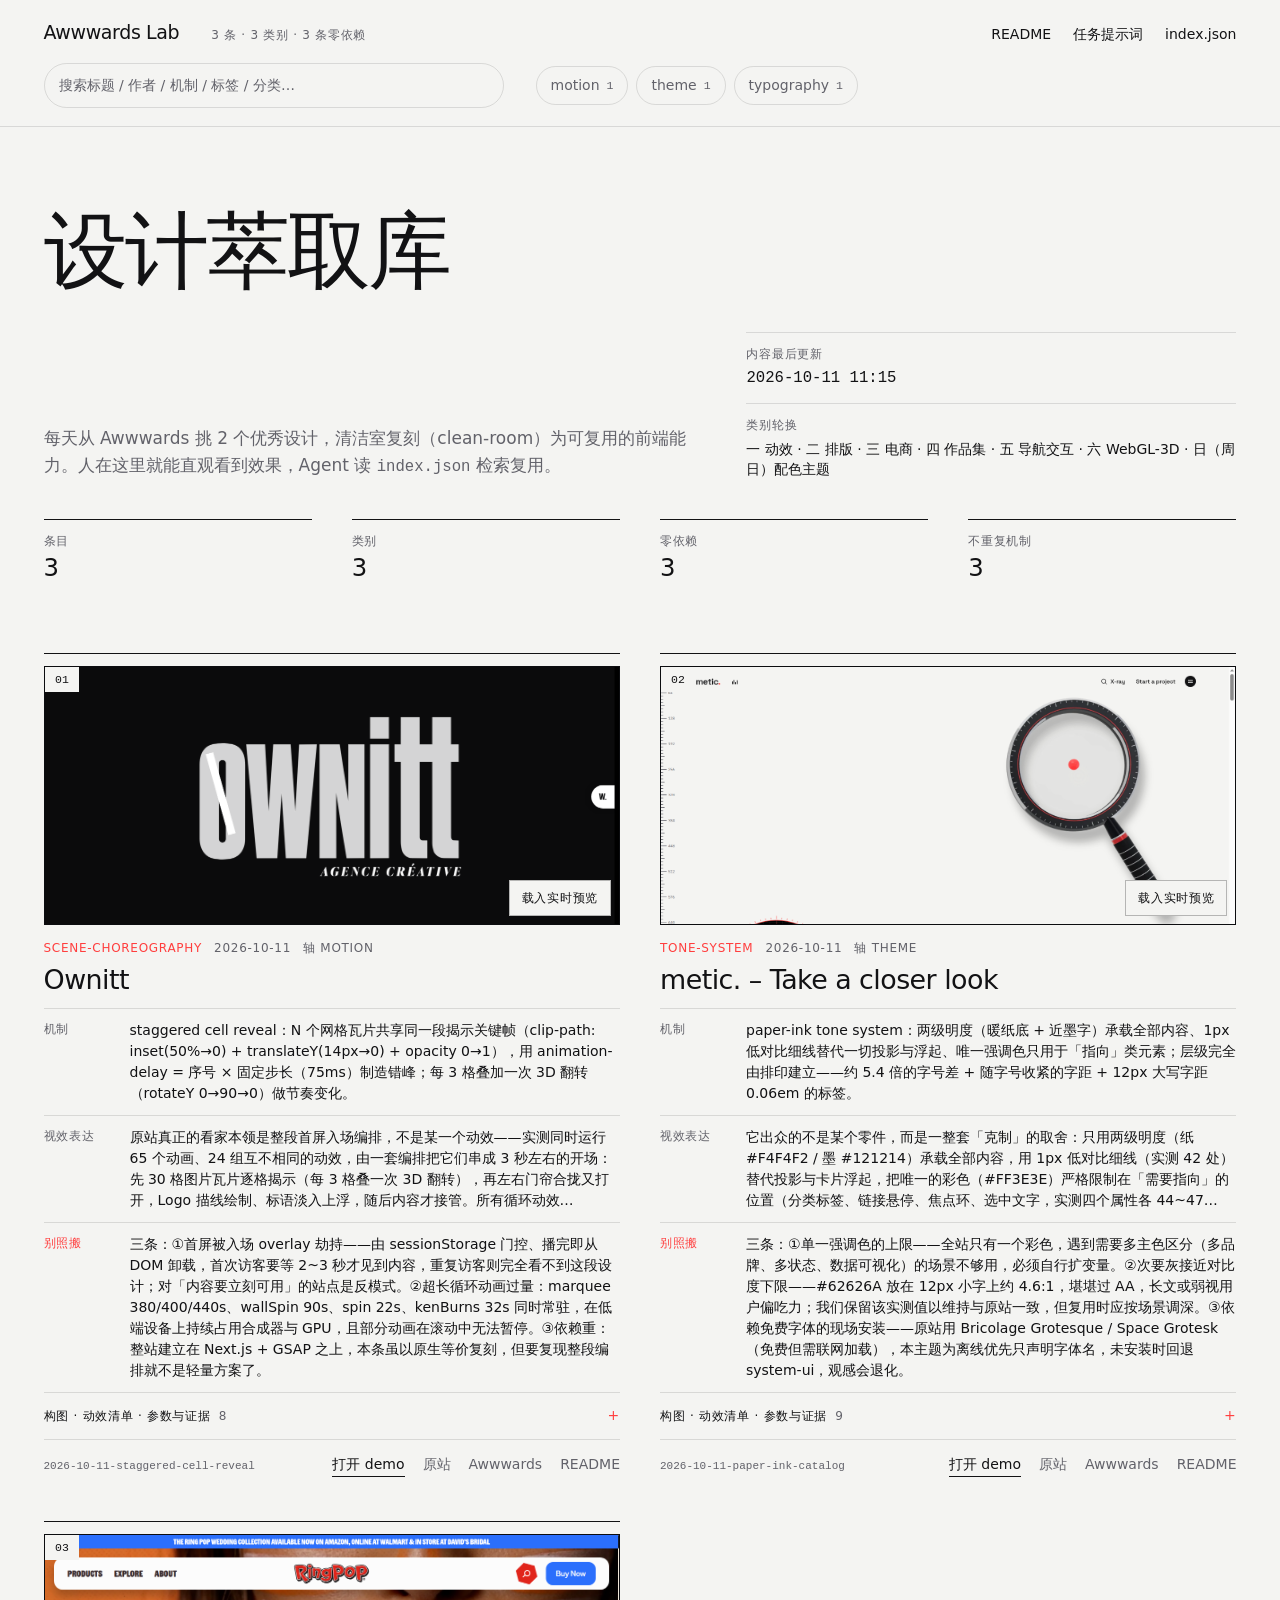
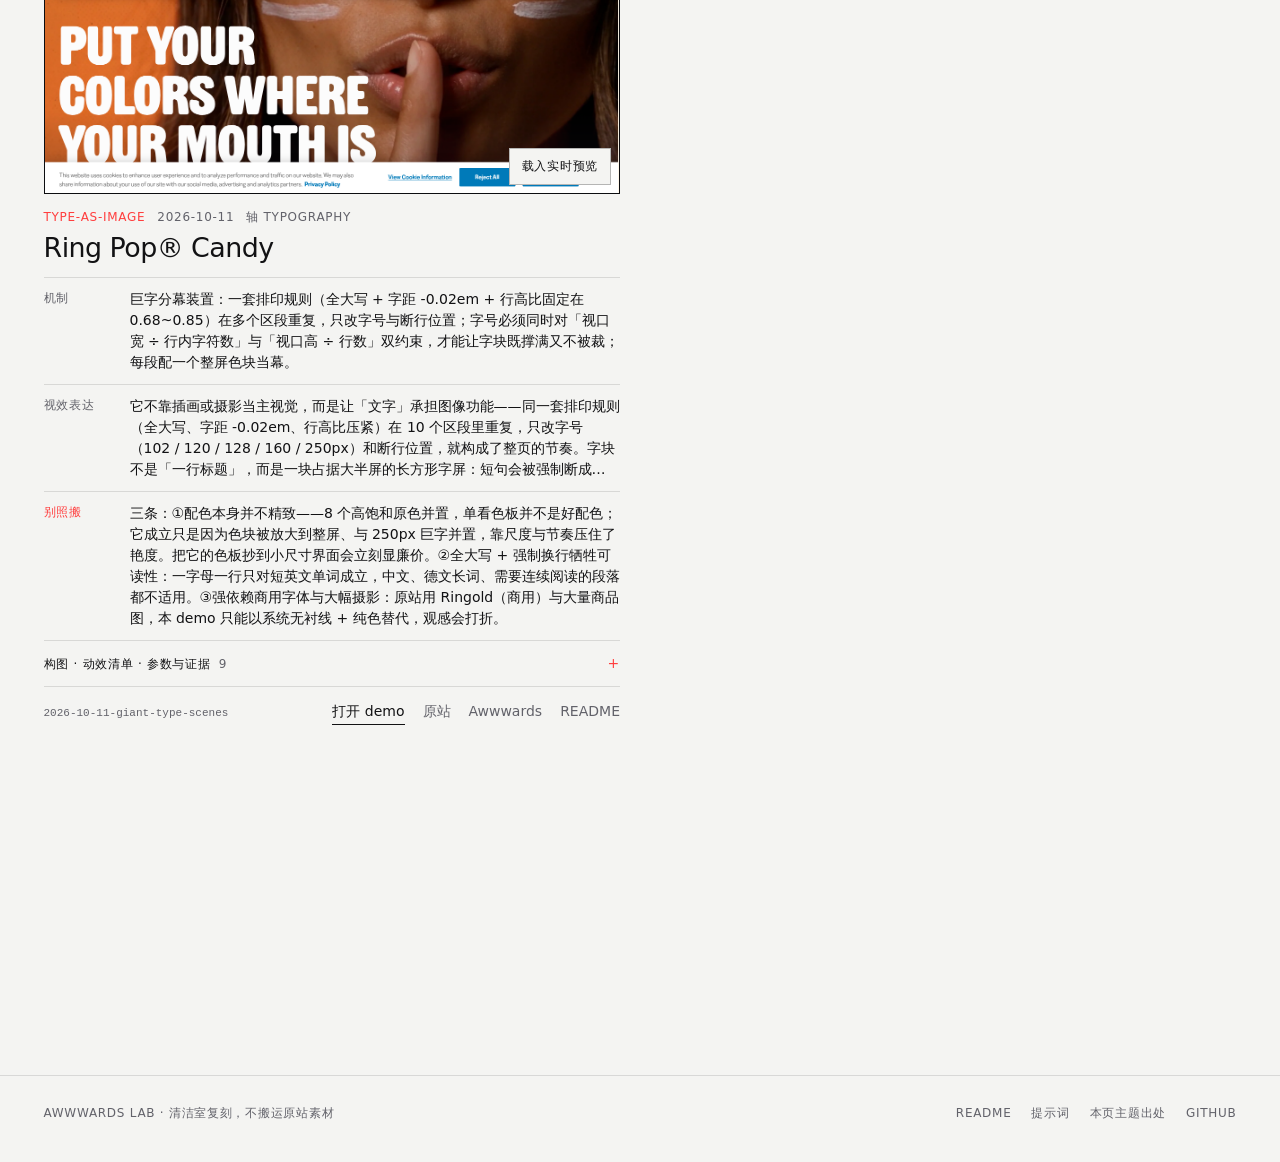
==== commit 16011b43: "refactor(spec)!: 萃取维度从「好测量的参数」转向「视效表达」——新增 strength/expression/composition/motion_catalog/dont_copy；" ====
--- a/gallery/index.html
+++ b/gallery/index.html
@@ -74,7 +74,7 @@
   </nav>
 </footer>
 
-<script type="application/json" id="data">{"generated_at": "2026-10-11T10:46:15+08:00", "entries": [{"id": "2026-10-11-staggered-cell-reveal", "date": "2026-10-11", "category": "motion", "title": "Ownitt", "author": "", "tags": ["animation", "transitions", "scrolling", "storytelling", "gestures-interaction", "gsap", "react", "next-js"], "dir": "entries/2026-10-11-staggered-cell-reveal", "demo": "../entries/2026-10-11-staggered-cell-reveal/demo/index.html", "readme": "../entries/2026-10-11-staggered-cell-reveal/README.md", "source_url": "https://ownitt.fr/", "awwwards_url": "https://www.awwwards.com/sites/ownitt-2", "shot": "../entries/2026-10-11-staggered-cell-reveal/shots/hero.png", "summary": "网格瓦片错峰揭示的入场动效：每格以 clip-path 从中心展开、轻微上移并淡入，逐格延迟 75ms。", "extracted_mechanism": "staggered cell reveal：N 个网格瓦片共享同一段揭示关键帧（clip-path: inset(50%→0) + translateY(14px→0) + opacity 0→1），用 animation-delay = 序号 × 固定步长（75ms）制造错峰；每 3 格叠加一次 3D 翻转（rotateY 0→90→0）做节奏变化。", "tokens": {"colors": {}, "typography": {}, "spacing": {}, "motion": {"duration": "900ms（reveal）；cellFlip 1s；grain 1800ms", "easing": "cubic-bezier(0.65, 0, 0.35, 1)（reveal）；cellFlip cubic-bezier(0.77, 0, 0.175, 1)", "trigger": "load 一次性入场（animation-fill-mode: forwards），由 sessionStorage['ownitt_intro_seen'] 门控（首访播放、复访不挂载）；错峰 delay = index × 75ms；cellFlip 复用同一 75ms 错峰"}}, "api": "CSS：容器加 class=\"sgr-grid\" 与 data-sgr，子元素 class=\"sgr-cell\"（用 style=\"--i:N\" 指定序号，或由 JS 自动编号），可选 data-flip=\"on\" 开启 3n 翻转，--sgr-cols 控制列数。JS：window.StaggerReveal.replay(gridEl) 重放；window.StaggerReveal.init(root) 手动初始化。", "entrypoints": ["src/component.css", "src/component.js"], "files": ["demo/index.html", "src/component.css", "src/component.js"], "deps": [], "reuse_hints": "适合：作品集/品牌站首屏入场、图库或栏目卡的批量出现、内容段的节奏型揭示。别用：需要被反复触发的交互反馈（本条是一次性入场）；已内置 prefers-reduced-motion 降级为瞬时呈现。", "repro_notes": "原站类名带 CSS modules 前缀 IntroAnimation-module__HH0i_W__（__cell / __cellInner / __grid）；复核时必须先清 sessionStorage（门控键 ownitt_intro_seen），否则 overlay 不挂载、DOM 里查不到 __cell，会被误判为机制不存在。入场 overlay 播完即从 DOM 移除，只能截到入场结束态。自检动效要用 seek 法（pause + currentTime），标签页 hidden 时动画时钟恒为 0 但 playState 仍是 running。", "variant_of": null, "verification": {"rendered_ok": true, "console_errors": 0, "screenshot": "shots/hero.png", "checked_at": "2026-10-11T10:40:00+08:00", "note": "file:// 打开 demo：10 格，sgr-reveal 三格 delay 实测 0/75/150ms；seek 法实测 t=0 → clip-path inset(50%)/opacity 0/translateY(14px)、t=900 → inset(0%)/opacity 1/translateY(0)，与原站 @keyframes cellReveal 逐字一致；sgr-flip 已按原站 @keyframes cellFlip 改为 rotateY 0→90→0；控制台 0 报错、无外部请求。"}}, {"id": "2026-10-11-paper-ink-catalog", "date": "2026-10-11", "category": "theme", "title": "metic. – Take a closer look", "author": "", "tags": ["minimal", "typography", "design-agencies", "interaction-design", "microinteractions", "business-corporate", "animation", "sound-audio", "three-js", "webgl", "next-js", "web-interactive", "nominees"], "dir": "entries/2026-10-11-paper-ink-catalog", "demo": "../entries/2026-10-11-paper-ink-catalog/demo/index.html", "readme": "../entries/2026-10-11-paper-ink-catalog/README.md", "source_url": "https://metic.studio/en", "awwwards_url": "https://www.awwwards.com/sites/metic-take-a-closer-look", "shot": "../entries/2026-10-11-paper-ink-catalog/shots/hero.png", "summary": "暖纸底 + 近墨色 + 细线分隔 + 单一强调色的「纸墨编目」主题：靠极端字号差与收紧字距建立秩序，卡片平面无投影，用暗底当作展品框。", "extracted_mechanism": "paper-ink catalog theme：一块暖纸底（#F4F4F2）承住全部内容、近墨色（#121214）承载全部文字、1px 低对比细线做分隔；唯一强调色（#FF3E3E）只在「需要指向」的地方出现（分类标签/链接悬停/焦点环/选中文字）。秩序来自排印而非装饰：display 与正文形成约 5.4 倍字号差，字距随字号收紧（display -0.035em / h3 -0.02em），卡片一律平面纸 + 细线、无投影无浮起，作品预览放进暗底（#0B0C10）框里形成「展品」层级。", "tokens": {"colors": {"paper": "#F4F4F2", "paper-2": "#E9E9E6", "ink": "#121214", "ink-soft": "#62626A", "accent": "#FF3E3E", "dark": "#0B0C10"}, "typography": {"displayFont": "原站 Bricolage Grotesque（免费）→ 声明字体名 + system-ui 回退", "displaySize": "92.16px（clamp 后 46→92.16px）", "displayLineHeight": "0.96（88.47px ÷ 92.16px）", "displayLetterSpacing": "-0.035em（-3.2256px @ 92.16px）", "displayWeight": "500", "h3Size": "30.72px · line-height 1.12 · letter-spacing -0.02em · weight 500", "bodyFont": "原站 Space Grotesk（免费）→ 命名 + 回退", "bodySize": "17px / line-height 1.55（26.35px）", "smallSize": "14px / line-height 1.43（20px）", "labelSize": "12px 大写 / letter-spacing 0.06em（0.72px）", "monoFont": "ui-monospace 系统等宽（用于色值/时长等 token 展示）"}, "spacing": {"sectionY": "160px（部分区段 128px），clamp 后 64→160px", "gridGap": "40px（栏间距）/ 32px / 8px", "hairline": "1px solid rgba(18,18,20,0.12)（加重变体 rgb(98,98,106)）", "radius": "卡片 12px / 药丸 999px / 极小元素 3px", "maxWidth": "1560px 外壳 + clamp(20px,3.4vw,56px) 左右内边距"}, "motion": {"duration": "1050ms（入场）/ 另有 1100ms 与 6000ms 循环", "easing": "linear（关键帧线性，节奏靠错峰而非缓动）", "trigger": "load 入场 + 循环滚动；错峰 120/210/300ms（步长 90ms），另有 -400/-750/-550ms 负延迟组"}}, "api": "引入 src/theme.css 即得全部 token 与组件类。排版原语：.display / .h2 / .h3 / .lede / .small / .label / .mono。外壳：.shell（1560px 居中 + 响应式内边距）、.top（扁平吸顶纸面栏）、.filters/.search/.chip、.hero/.stats、.foot。编目：.catalog（自适应网格）、.plate（展品卡，用 --pi 序号驱动错峰入场）、.plate__media/.plate__idx/.plate__head/.plate__title/.meta/.meta__row/.swatches/.sw/.tag/.plate__foot。换肤只需覆盖 :root 里的 --paper/--ink/--accent/--dark/--fs-*/--gap/--dur-reveal/--stagger。", "entrypoints": ["src/theme.css"], "files": ["demo/index.html", "src/theme.css", "shots/hero.png", "shots/catalog-in-use.png"], "deps": [], "reuse_hints": "适合：内容索引/编目/作品集/文档/杂志类界面，以及任何「内容比装饰重要」的展示页——本项目自身的画廊页就复用了它（gallery/index.html 直接 link 本条的 src/theme.css，是库内第一条被自己消费的条目）。别用：需要沉浸暗色、强科技感、游戏化或高饱和品牌表达的产品界面（纸墨底色会压制这类气质）；强调色只有一个，若项目需要多主色需自行扩展变量。", "repro_notes": "全部数值取自 https://metic.studio/en 的浏览器计算样式（getComputedStyle / document.getAnimations），非目测。复核要点：①颜色直接读 body 与元素的 backgroundColor/color 出现频次（纸底 rgb(244,244,242) 出现 152 次、墨 rgb(18,18,20) 726 次、次要 rgb(98,98,106) 305 次、强调 rgb(255,62,62) 88 次）；②强调色用途可用「统计所有元素里等于 rgb(255,62,62) 的 color/backgroundColor/borderColor/outlineColor」复核，实测各有 44~47 处；③细线是 1px rgba(18,18,20,0.12)，实测 42 处，另有 1px rgb(98,98,106) 13 处作加重变体；④区段纵向 padding 实测 160px（部分 128px），12 栏网格 gap 40px；⑤动效实测 1050ms linear，错峰 120/210/300ms（步长 90ms）以及 -400/-750/-550ms 的负延迟组。字体：原站 Bricolage Grotesque + Space Grotesk（均为免费字体），本主题为「零外网依赖」只在 font-family 里声明字体名 + 系统回退，不引 CDN；本地装了这两款免费字体即自动生效。", "variant_of": null, "verification": {"rendered_ok": true, "console_errors": 0, "screenshot": "shots/hero.png", "checked_at": "2026-10-11T11:05:00+08:00", "note": "file:// 打开 demo 与 gallery/index.html 均实测：控制台 0 报错、0 个外部网络请求；gallery 复用本条 theme.css 渲染出抬头/统计/筛选/展品卡；字体在未安装 Bricolage/Space Grotesk 的环境下按预期回退 system-ui，结构不变；prefers-reduced-motion 降级为瞬时。"}}, {"id": "2026-10-11-candy-palette-theme", "date": "2026-10-11", "category": "theme", "title": "Ring Pop® Candy", "author": "", "tags": ["e-commerce", "colorful", "microinteractions", "scrolling", "storytelling", "shopify", "figma"], "dir": "entries/2026-10-11-candy-palette-theme", "demo": "../entries/2026-10-11-candy-palette-theme/demo/index.html", "readme": "../entries/2026-10-11-candy-palette-theme/README.md", "source_url": "https://ringpopcandy.com/", "awwwards_url": "https://www.awwwards.com/sites/ring-pop-r-candy", "shot": "../entries/2026-10-11-candy-palette-theme/shots/hero.png", "summary": "暖米白底 + 单一近墨色文字 + 一组高饱和糖果原色的配色主题 token 系统。", "extracted_mechanism": "candy palette theme：一块暖米白底（ground）承底、单一深墨色（ink）承载全部文字，再用一组互补的高饱和色作为分区/强调色块；配一套极端字号对比的排印比例（巨号 display ≈ 正文的 12 倍）。", "tokens": {"colors": {"ground": "#FFF7E9", "ink": "#141723", "yellow": "#FFF200", "red": "#E1251B", "blue": "#2B6FFC", "pink": "#F9367A", "lime": "#64F525", "orange": "#FC7600", "green": "#0B7302", "clay": "#D7CEC3", "white": "#FFFFFF"}, "typography": {"displayFont": "原站 RINGOLD（商用）→ 免费替代 system-ui/Helvetica Neue 无衬线", "displaySize": "250px", "displayLineHeight": "0.85（213px ÷ 250px）", "displayLetterSpacing": "-0.02em（-5px @ 250px）", "bodyFont": "原站 GREED STANDARD（商用）→ 免费替代 system-ui/Helvetica Neue", "bodySize": "20px", "buttonSize": "24px"}, "spacing": {"buttonPadding": "23px 40px", "buttonRadius": "16px"}, "motion": {"duration": "", "easing": "", "trigger": "—（本条为配色主题，未萃取动效；原站首屏 getAnimations() 为 0，属静态配色型站点）"}}, "api": "引入 src/component.css 后在容器上加 .candy-stage；用 .candy-title / .candy-btn（--red --blue 变体）/ .candy-chip / .candy-swatch。所有色与字号来自 :root 的 --candy-* 变量，可整体覆盖换肤。JS：window.CandyTheme.readTokens() 读取当前 token。", "entrypoints": ["src/component.css", "src/component.js"], "files": ["demo/index.html", "src/component.css", "src/component.js"], "deps": [], "reuse_hints": "适合：食品/糖果/玩具/儿童等需要「庆祝感 + 高能量」的品牌落地页、活动页、电商首屏；也适合作为深色/中性 UI 的强调色来源。别用：需要克制、专业、金融/医疗气质的界面（高饱和撞色会显轻浮）；大量正文场景需降低强调色占比。", "repro_notes": "色板值的取法：在站内 CSS / 计算样式里采集到的原值多为 rgb() 形式，本条统一归一化成 hex，复核时用 rgb() 比对可能对不上（如 pink 实测到的是 rgb(249,54,122) 形式的定义，clay 为 rgb(215,206,195)）——这是归一化差异，不是编造。关键取值另经站内 CSS 变量复核：--font-heading-h1-size: 250px、--brand-color: #141723、display 字体 'Ringold'、正文 'Greed Standard'（均实测命中）。ground/ink 与 h1 的 250px/213px/-5px/400 可直接用 getComputedStyle 复现。", "variant_of": null, "verification": {"rendered_ok": true, "console_errors": 0, "screenshot": "shots/hero.png", "checked_at": "2026-10-11T10:40:00+08:00", "note": "file:// 打开 demo：body 底色 rgb(255,247,233)、墨色 rgb(20,23,35)、display 250px/ls -5px/lh 212.5px、11 色板 + 8 色块渲染正常，控制台 0 报错、无外部请求。独立复核：原站实测 bodyBg rgb(255,247,233)/color rgb(20,23,35)/body 20px/h1 250px·213px·-5px·400/主按钮 24px·23px 40px·16px/getAnimations()=0 全部吻合。"}}], "failed": []}</script>
+<script type="application/json" id="data">{"generated_at": "2026-10-11T11:15:26+08:00", "entries": [{"id": "2026-10-11-staggered-cell-reveal", "date": "2026-10-11", "category": "motion", "title": "Ownitt", "author": "", "tags": ["animation", "transitions", "scrolling", "storytelling", "gestures-interaction", "gsap", "react", "next-js"], "dir": "entries/2026-10-11-staggered-cell-reveal", "demo": "../entries/2026-10-11-staggered-cell-reveal/demo/index.html", "readme": "../entries/2026-10-11-staggered-cell-reveal/README.md", "source_url": "https://ownitt.fr/", "awwwards_url": "https://www.awwwards.com/sites/ownitt-2", "shot": "../entries/2026-10-11-staggered-cell-reveal/shots/original-site.png", "summary": "网格瓦片错峰揭示的入场动效：每格以 clip-path 从中心展开、轻微上移并淡入，逐格延迟 75ms。", "strength": "scene-choreography", "expression": "原站真正的看家本领是**整段首屏入场编排**，不是某一个动效——实测同时运行 65 个动画、24 组互不相同的动效，由一套编排把它们串成 3 秒左右的开场：先 30 格图片瓦片逐格揭示（每 3 格叠一次 3D 翻转），再左右门帘合拢又打开，Logo 描线绘制、标语淡入上浮，随后内容才接管。所有循环动效（marquee、旋转、脉冲）都带负延迟或超长时长（marquee 380s/400s/440s、wallSpin 90s），目的是让页面在任何时刻被截屏都是「动着的构图」而不是静止画面。本条只抽取了其中一片（瓦片揭示），其余在 motion_catalog 里备查。", "composition": "实测：入场 overlay 为 5 列 × 6 行共 30 个瓦片（__cell），网格 5 列各 228.34px、gap 8.96px（= clamp(5px,0.7vw,10px) @1280）、宽 1177.59px（= min(92vw,1260px)）、高 520px（= min(46vw,520px)）；页面共 2081 个元素；入场 overlay 播完即从 DOM 卸载，并由 sessionStorage['ownitt_intro_seen'] 门控（首访才播）。", "motion_catalog": [{"name": "IntroAnimation__cellReveal", "duration": "0.9s", "easing": "cubic-bezier(0.65, 0, 0.35, 1)", "delay": "calc(var(--i) * 75ms)", "trigger": "load 一次性（overlay 播完卸载）"}, {"name": "IntroAnimation__cellFlip", "duration": "1s", "easing": "cubic-bezier(0.77, 0, 0.175, 1)", "delay": "calc(var(--i) * 75ms)", "trigger": "nth-child(3n)"}, {"name": "IntroAnimation__doorLeftSlide / doorRightSlide", "duration": "", "easing": "", "delay": "", "trigger": "load：0%→48% 开幕、52%→100% 闭幕（关键帧实测，时长未取证）"}, {"name": "AsteriskHero__stampEnter", "duration": "0.95s", "easing": "cubic-bezier(0.16, 1, 0.3, 1)", "delay": "0.2s", "trigger": "load，fill forwards"}, {"name": "AsteriskHero__fragmentRise", "duration": "0.95s", "easing": "cubic-bezier(0.16, 1, 0.3, 1)", "delay": "0.25s / 0.55s", "trigger": "load，逐行错峰"}, {"name": "AsteriskHero__fragmentRiseAccent", "duration": "1.05s", "easing": "cubic-bezier(0.16, 1, 0.3, 1)", "delay": "0.88s", "trigger": "load"}, {"name": "AsteriskHero__spin", "duration": "22s", "easing": "linear", "delay": "0s", "trigger": "无限循环"}, {"name": "AsteriskHero__rollCities", "duration": "18s", "easing": "linear", "delay": "0s", "trigger": "无限循环"}, {"name": "AsteriskHero__dotTravel", "duration": "2.2s", "easing": "cubic-bezier(0.4, 0, 0.2, 1)", "delay": "0s", "trigger": "无限循环"}, {"name": "AsteriskHero__grainShift", "duration": "1.6s", "easing": "steps(8)", "delay": "0s", "trigger": "无限循环"}, {"name": "AsteriskHero__kenBurns", "duration": "32s", "easing": "", "delay": "0s", "trigger": "无限循环"}, {"name": "KeywordRotator__keywordRotate", "duration": "20s", "easing": "cubic-bezier(0.76, 0, 0.24, 1)", "delay": "0s", "trigger": "无限循环"}, {"name": "LocalAnchor__anchorAppear / anchorPunch", "duration": "auto（滚动驱动）", "easing": "cubic-bezier(0.22, 1, 0.36, 1)", "delay": "0s", "trigger": "滚动，fill both"}, {"name": "Manifesto__spinAst", "duration": "18s", "easing": "linear", "delay": "0s", "trigger": "无限循环"}, {"name": "Manifesto__marquee", "duration": "34s", "easing": "linear", "delay": "0s", "trigger": "无限循环"}, {"name": "ProjectsWall__wallSpin", "duration": "90s", "easing": "linear", "delay": "0s", "trigger": "无限循环"}, {"name": "ProjectsWall__marquee ×3", "duration": "380s / 400s / 440s", "easing": "linear", "delay": "-200s / -30s / -120s", "trigger": "无限循环，负延迟错相位"}, {"name": "Services__numPulse ×5", "duration": "2.2s", "easing": "ease-in-out", "delay": "0s", "trigger": "无限循环"}, {"name": "Services__ghostBreath ×5", "duration": "4s", "easing": "ease-in-out", "delay": "0s", "trigger": "无限循环"}, {"name": "Services__wordRoll ×5 / __itemsRoll ×5", "duration": "22s / 28s", "easing": "linear", "delay": "0s", "trigger": "无限循环"}, {"name": "ClientLogos__creditsRoll", "duration": "46s", "easing": "linear", "delay": "0s", "trigger": "无限循环"}, {"name": "SiteFooter__strokeDraw ×7", "duration": "1.7s", "easing": "cubic-bezier(0.77, 0, 0.175, 1)", "delay": "0 / 0.16 / 0.32 / 0.42 / 0.52 / 0.66 / 0.76s", "trigger": "进入视口，逐笔错峰"}, {"name": "CookieBanner__bannerReveal / __fadeInUp ×3 / __dotPulse", "duration": "0.75s / 0.5s / 2.4s", "easing": "cubic-bezier(0.16, 1, 0.3, 1) / ease-in-out", "delay": "0.1s / 0.35~0.55s", "trigger": "load"}, {"name": "AwwwardsBadge__pillPulse / __starSpin", "duration": "3.5s / 8s", "easing": "ease-in-out / linear", "delay": "0s", "trigger": "无限循环"}], "extracted_mechanism": "staggered cell reveal：N 个网格瓦片共享同一段揭示关键帧（clip-path: inset(50%→0) + translateY(14px→0) + opacity 0→1），用 animation-delay = 序号 × 固定步长（75ms）制造错峰；每 3 格叠加一次 3D 翻转（rotateY 0→90→0）做节奏变化。", "dont_copy": "三条：①**首屏被入场 overlay 劫持**——由 sessionStorage 门控、播完即从 DOM 卸载，首次访客要等 2~3 秒才见到内容，重复访客则完全看不到这段设计；对「内容要立刻可用」的站点是反模式。②**超长循环动画过量**：marquee 380/400/440s、wallSpin 90s、spin 22s、kenBurns 32s 同时常驻，在低端设备上持续占用合成器与 GPU，且部分动画在滚动中无法暂停。③**依赖重**：整站建立在 Next.js + GSAP 之上，本条虽以原生等价复刻，但要复现整段编排就不是轻量方案了。", "tokens": {"colors": {}, "typography": {}, "spacing": {}, "motion": {"duration": "900ms（reveal）；cellFlip 1s；grain 1800ms", "easing": "cubic-bezier(0.65, 0, 0.35, 1)（reveal）；cellFlip cubic-bezier(0.77, 0, 0.175, 1)", "trigger": "load 一次性入场（animation-fill-mode: forwards），由 sessionStorage['ownitt_intro_seen'] 门控（首访播放、复访不挂载）；错峰 delay = index × 75ms；cellFlip 复用同一 75ms 错峰"}}, "api": "CSS：容器加 class=\"sgr-grid\" 与 data-sgr，子元素 class=\"sgr-cell\"（用 style=\"--i:N\" 指定序号，或由 JS 自动编号），可选 data-flip=\"on\" 开启 3n 翻转，--sgr-cols 控制列数。JS：window.StaggerReveal.replay(gridEl) 重放；window.StaggerReveal.init(root) 手动初始化。", "entrypoints": ["src/component.css", "src/component.js"], "files": ["demo/index.html", "src/component.css", "src/component.js", "shots/original-site.png", "shots/demo.png"], "deps": [], "reuse_hints": "适合：作品集/品牌站首屏入场、图库或栏目卡的批量出现、内容段的节奏型揭示。别用：需要被反复触发的交互反馈（本条是一次性入场）；已内置 prefers-reduced-motion 降级为瞬时呈现。", "repro_notes": "原站类名带 CSS modules 前缀 IntroAnimation-module__HH0i_W__（__cell / __cellInner / __grid）；复核时必须先清 sessionStorage（门控键 ownitt_intro_seen），否则 overlay 不挂载、DOM 里查不到 __cell，会被误判为机制不存在。入场 overlay 播完即从 DOM 移除，只能截到入场结束态。自检动效要用 seek 法（pause + currentTime），标签页 hidden 时动画时钟恒为 0 但 playState 仍是 running。", "variant_of": null, "verification": {"rendered_ok": true, "console_errors": 0, "screenshot": "shots/demo.png", "checked_at": "2026-10-11T10:40:00+08:00", "note": "file:// 打开 demo：10 格，sgr-reveal 三格 delay 实测 0/75/150ms；seek 法实测 t=0 → clip-path inset(50%)/opacity 0/translateY(14px)、t=900 → inset(0%)/opacity 1/translateY(0)，与原站 @keyframes cellReveal 逐字一致；sgr-flip 已按原站 @keyframes cellFlip 改为 rotateY 0→90→0；控制台 0 报错、无外部请求。"}}, {"id": "2026-10-11-paper-ink-catalog", "date": "2026-10-11", "category": "theme", "title": "metic. – Take a closer look", "author": "", "tags": ["minimal", "typography", "design-agencies", "interaction-design", "microinteractions", "business-corporate", "animation", "sound-audio", "three-js", "webgl", "next-js", "web-interactive", "nominees"], "dir": "entries/2026-10-11-paper-ink-catalog", "demo": "../entries/2026-10-11-paper-ink-catalog/demo/index.html", "readme": "../entries/2026-10-11-paper-ink-catalog/README.md", "source_url": "https://metic.studio/en", "awwwards_url": "https://www.awwwards.com/sites/metic-take-a-closer-look", "shot": "../entries/2026-10-11-paper-ink-catalog/shots/original-site.png", "summary": "暖纸底 + 近墨色 + 细线分隔 + 单一强调色的「纸墨编目」主题：靠极端字号差与收紧字距建立秩序，卡片平面无投影，用暗底当作展品框。", "strength": "tone-system", "expression": "它出众的不是某个零件，而是一整套「克制」的取舍：只用两级明度（纸 #F4F4F2 / 墨 #121214）承载全部内容，用 1px 低对比细线（实测 42 处）替代投影与卡片浮起，把唯一的彩色（#FF3E3E）严格限制在「需要指向」的位置（分类标签、链接悬停、焦点环、选中文字，实测四个属性各 44~47 处），其余对比全靠排印——display 与正文约 5.4 倍字号差，字距随字号收紧（display -0.035em、h3 -0.02em），标签一律 12px 大写字距 0.06em。结果是页面没有任何装饰元素，却没有一处显得空。", "composition": "实测（视口 1280）：外壳 1560px 居中 + clamp(20px,3.4vw,56px) 内边距；12 栏网格 gap 40px（次级 32px / 8px）；区段纵向 padding 160px（部分 128px）；圆角只有两档（卡片 12px、药丸 999px）；细线 1px rgba(18,18,20,0.12) 共 42 处，加重变体 1px rgb(98,98,106) 13 处；字号档位 92.16 / 30.72 / 17 / 14 / 12px，比值约 5.4 : 1.8 : 1。", "motion_catalog": [{"name": "入场揭示（多组）", "duration": "1050ms", "easing": "linear", "delay": "120 / 210 / 300ms（步长 90ms）", "trigger": "load"}, {"name": "入场揭示（负延迟组）", "duration": "1050ms", "easing": "linear", "delay": "-400 / -550 / -750ms", "trigger": "load，错相位"}, {"name": "循环动效", "duration": "6000ms", "easing": "linear", "delay": "0s", "trigger": "无限循环"}, {"name": "次级揭示", "duration": "1100ms", "easing": "linear", "delay": "120 / 210 / 300ms", "trigger": "load"}], "extracted_mechanism": "paper-ink tone system：两级明度（暖纸底 + 近墨字）承载全部内容、1px 低对比细线替代一切投影与浮起、唯一强调色只用于「指向」类元素；层级完全由排印建立——约 5.4 倍的字号差 + 随字号收紧的字距 + 12px 大写字距 0.06em 的标签。", "dont_copy": "三条：①**单一强调色的上限**——全站只有一个彩色，遇到需要多主色区分（多品牌、多状态、数据可视化）的场景不够用，必须自行扩变量。②**次要灰接近对比度下限**——#62626A 放在 12px 小字上约 4.6:1，堪堪过 AA，长文或弱视用户偏吃力；我们保留该实测值以维持与原站一致，但复用时应按场景调深。③**依赖免费字体的现场安装**——原站用 Bricolage Grotesque / Space Grotesk（免费但需联网加载），本主题为离线优先只声明字体名，未安装时回退 system-ui，观感会退化。", "tokens": {"colors": {"paper": "#F4F4F2", "paper-2": "#E9E9E6", "ink": "#121214", "ink-soft": "#62626A", "accent": "#FF3E3E", "dark": "#0B0C10"}, "typography": {"displayFont": "原站 Bricolage Grotesque（免费）→ 声明字体名 + system-ui 回退", "displaySize": "92.16px（clamp 后 46→92.16px）", "displayLineHeight": "0.96（88.47px ÷ 92.16px）", "displayLetterSpacing": "-0.035em（-3.2256px @ 92.16px）", "displayWeight": "500", "h3Size": "30.72px · line-height 1.12 · letter-spacing -0.02em · weight 500", "bodyFont": "原站 Space Grotesk（免费）→ 命名 + 回退", "bodySize": "17px / line-height 1.55（26.35px）", "smallSize": "14px / line-height 1.43（20px）", "labelSize": "12px 大写 / letter-spacing 0.06em（0.72px）", "monoFont": "ui-monospace 系统等宽（用于色值/时长等 token 展示）"}, "spacing": {"sectionY": "160px（部分区段 128px），clamp 后 64→160px", "gridGap": "40px（栏间距）/ 32px / 8px", "hairline": "1px solid rgba(18,18,20,0.12)（加重变体 rgb(98,98,106)）", "radius": "卡片 12px / 药丸 999px / 极小元素 3px", "maxWidth": "1560px 外壳 + clamp(20px,3.4vw,56px) 左右内边距"}, "motion": {"duration": "1050ms（入场）/ 另有 1100ms 与 6000ms 循环", "easing": "linear（关键帧线性，节奏靠错峰而非缓动）", "trigger": "load 入场 + 循环滚动；错峰 120/210/300ms（步长 90ms），另有 -400/-750/-550ms 负延迟组"}}, "api": "引入 src/theme.css 即得全部 token 与组件类。排版原语：.display / .h2 / .h3 / .lede / .small / .label / .mono。外壳：.shell（1560px 居中 + 响应式内边距）、.top（扁平吸顶纸面栏）、.filters/.search/.chip、.hero/.stats、.foot。编目：.catalog（自适应网格）、.plate（展品卡，用 --pi 序号驱动错峰入场）、.plate__media/.plate__idx/.plate__head/.plate__title/.meta/.meta__row/.swatches/.sw/.tag/.plate__foot。换肤只需覆盖 :root 里的 --paper/--ink/--accent/--dark/--fs-*/--gap/--dur-reveal/--stagger。", "entrypoints": ["src/theme.css"], "files": ["demo/index.html", "src/theme.css", "shots/original-site.png", "shots/demo.png", "shots/catalog-in-use.png"], "deps": [], "reuse_hints": "适合：内容索引/编目/作品集/文档/杂志类界面，以及任何「内容比装饰重要」的展示页——本项目自身的画廊页就复用了它（gallery/index.html 直接 link 本条的 src/theme.css，是库内第一条被自己消费的条目）。别用：需要沉浸暗色、强科技感、游戏化或高饱和品牌表达的产品界面（纸墨底色会压制这类气质）；强调色只有一个，若项目需要多主色需自行扩展变量。", "repro_notes": "全部数值取自 https://metic.studio/en 的浏览器计算样式（getComputedStyle / document.getAnimations），非目测。复核要点：①颜色直接读 body 与元素的 backgroundColor/color 出现频次（纸底 rgb(244,244,242) 出现 152 次、墨 rgb(18,18,20) 726 次、次要 rgb(98,98,106) 305 次、强调 rgb(255,62,62) 88 次）；②强调色用途可用「统计所有元素里等于 rgb(255,62,62) 的 color/backgroundColor/borderColor/outlineColor」复核，实测各有 44~47 处；③细线是 1px rgba(18,18,20,0.12)，实测 42 处，另有 1px rgb(98,98,106) 13 处作加重变体；④区段纵向 padding 实测 160px（部分 128px），12 栏网格 gap 40px；⑤动效实测 1050ms linear，错峰 120/210/300ms（步长 90ms）以及 -400/-750/-550ms 的负延迟组。字体：原站 Bricolage Grotesque + Space Grotesk（均为免费字体），本主题为「零外网依赖」只在 font-family 里声明字体名 + 系统回退，不引 CDN；本地装了这两款免费字体即自动生效。", "variant_of": null, "verification": {"rendered_ok": true, "console_errors": 0, "screenshot": "shots/demo.png", "checked_at": "2026-10-11T11:05:00+08:00", "note": "file:// 打开 demo 与 gallery/index.html 均实测：控制台 0 报错、0 个外部网络请求；gallery 复用本条 theme.css 渲染出抬头/统计/筛选/展品卡；字体在未安装 Bricolage/Space Grotesk 的环境下按预期回退 system-ui，结构不变；prefers-reduced-motion 降级为瞬时。"}}, {"id": "2026-10-11-giant-type-scenes", "date": "2026-10-11", "category": "typography", "title": "Ring Pop® Candy", "author": "", "tags": ["e-commerce", "colorful", "microinteractions", "scrolling", "storytelling", "shopify", "figma"], "dir": "entries/2026-10-11-giant-type-scenes", "demo": "../entries/2026-10-11-giant-type-scenes/demo/index.html", "readme": "../entries/2026-10-11-giant-type-scenes/README.md", "source_url": "https://ringpopcandy.com/", "awwwards_url": "https://www.awwwards.com/sites/ring-pop-r-candy", "shot": "../entries/2026-10-11-giant-type-scenes/shots/original-site.png", "summary": "巨字分幕装置：把标题本身放大成主视觉（字号 102~250px、行高比压到 0.68~0.85 让字块紧贴），用强制换行把一句话堆成 2~6 行撑满视口，每段换一个整屏色块当底，形成分幕节奏。", "strength": "type-as-image", "expression": "它不靠插画或摄影当主视觉，而是让「文字」承担图像功能——同一套排印规则（全大写、字距 -0.02em、行高比压紧）在 10 个区段里重复，只改字号（102 / 120 / 128 / 160 / 250px）和断行位置，就构成了整页的节奏。字块不是「一行标题」，而是一块占据大半屏的长方形字屏：短句会被强制断成 2~4 行，长单词甚至一字母一行（W-E-D-D-I-N-G）变成一根竖字柱。色板在这里的作用也不是「好看」，而是分幕：每段一个整屏色块，色块切换标记阅读章节，艳色因为被放大到 1278px 宽、和 250px 的字并置，反而被尺度压住了。", "composition": "实测（视口 1280×577）：页面总高 11047px，14 个 section，其中 10 个带 .section-title；字号 250px 出现 6 段，160px / 128px / 120px / 102px 各若干；同一 250px 字号下行高按字面光学微调为 170 / 205 / 213px（比值 0.680 / 0.820 / 0.852），小字号比值保持一致（120→100 = 0.833、102→86 = 0.843、128→107 = 0.836、160→115 = 0.719）；整屏色块宽 1278px（几乎等于视口宽），单块高 766~1209px；标题为 display:inline-block + text-transform:uppercase，真实 h1 是 visually-hidden。", "motion_catalog": [{"name": "floating", "duration": "", "easing": "", "delay": "", "trigger": "class 切换（时长未取证）"}, {"name": "floating-reverse", "duration": "", "easing": "", "delay": "", "trigger": ""}, {"name": "shadow-blur", "duration": "", "easing": "", "delay": "", "trigger": ""}, {"name": "shadow-blur-reverse", "duration": "", "easing": "", "delay": "", "trigger": ""}, {"name": "shadow-blur-small", "duration": "", "easing": "", "delay": "", "trigger": ""}, {"name": "flying", "duration": "", "easing": "", "delay": "", "trigger": ""}, {"name": "rotating", "duration": "", "easing": "", "delay": "", "trigger": ""}, {"name": "pulsate", "duration": "", "easing": "", "delay": "", "trigger": ""}, {"name": "spark", "duration": "", "easing": "", "delay": "", "trigger": ""}, {"name": "spark-fast", "duration": "", "easing": "", "delay": "", "trigger": ""}, {"name": "tada", "duration": "", "easing": "", "delay": "", "trigger": ""}, {"name": "waveAnimation", "duration": "", "easing": "", "delay": "", "trigger": ""}, {"name": "right-to-left-marquee", "duration": "", "easing": "", "delay": "", "trigger": ""}, {"name": "left-to-right-marquee", "duration": "", "easing": "", "delay": "", "trigger": ""}, {"name": "arrow-move", "duration": "", "easing": "", "delay": "", "trigger": ""}, {"name": "fadeIn", "duration": "", "easing": "", "delay": "", "trigger": ""}, {"name": "animateMenuOpen", "duration": "0.4s", "easing": "cubic-bezier(0.5, 0, 0, 1)", "delay": "0s", "trigger": "点击开菜单"}, {"name": "placeholderCardShimmer", "duration": "2.25s", "easing": "ease", "delay": "0s", "trigger": "无限循环占位"}, {"name": "dash", "duration": "1.4s", "easing": "ease-in-out", "delay": "0s", "trigger": "无限循环描边"}, {"name": "offcanvas-search-caret-blink", "duration": "1s", "easing": "step-end", "delay": "0s", "trigger": "搜索框光标"}], "extracted_mechanism": "巨字分幕装置：一套排印规则（全大写 + 字距 -0.02em + 行高比固定在 0.68~0.85）在多个区段重复，只改字号与断行位置；字号必须同时对「视口宽 ÷ 行内字符数」与「视口高 ÷ 行数」双约束，才能让字块既撑满又不被裁；每段配一个整屏色块当幕。", "dont_copy": "三条：①配色本身并不精致——8 个高饱和原色并置，单看色板并不是好配色；它成立只是因为色块被放大到整屏、与 250px 巨字并置，靠尺度与节奏压住了艳度。把它的色板抄到小尺寸界面会立刻显廉价。②全大写 + 强制换行牺牲可读性：一字母一行只对短英文单词成立，中文、德文长词、需要连续阅读的段落都不适用。③强依赖商用字体与大幅摄影：原站用 Ringold（商用）与大量商品图，本 demo 只能以系统无衬线 + 纯色替代，观感会打折。", "tokens": {"colors": {"ground": "#FFF7E9", "ink": "#141723", "blue": "#2364E7", "red": "#E1251B", "yellow": "#FFF200", "orange": "#FC7600", "green": "#0B7302", "clay": "#D7CEC3"}, "typography": {"sceneTitleSize": "250px / 160px / 128px / 120px / 102px（按段变化，实测）", "sceneTitleLineHeight": "170px / 205px / 213px（字高比 0.680 / 0.820 / 0.852，小字号同比）", "sceneTitleLetterSpacing": "-0.02em（-5px @ 250px）", "sceneTitleTransform": "uppercase（全大写）", "sceneTitleWeight": "400 / 500", "displayFont": "原站 Ringold（商用）→ 免费替代 system-ui / Helvetica Neue", "bodySize": "20px"}, "spacing": {"sceneMinHeight": "整屏（每幕 766~1209px 高）", "colorBlockWidth": "1278px（视口 1280，即满宽）", "buttonPadding": "23px 40px", "buttonRadius": "16px"}, "motion": {"duration": "站点自有 @keyframes 共 25 个，逐个取到时长的 4 个：0.4s / 2.25s / 1.4s / 1s", "easing": "cubic-bezier(0.5, 0, 0, 1)、ease、ease-in-out、step-end", "trigger": "以 class 切换 / hover / 进入视口为主，非自动播放"}}, "api": "引入 src/scenes.css 后：每幕一个 <section class=\"scene s1\">，标题 <h2 class=\"scene__title\">，文本中的换行用真实换行（white-space: pre 保留）。用 CSS 变量控场：--bg 幕底色、--fg 字色、--fs 字号、--lh 行高比、--fw 字重；新增一幕只需加一个 .sN 类并给这几个变量。角标 .scene__spec 把该幕的实测参数写在画面上。", "entrypoints": ["src/scenes.css"], "files": ["demo/index.html", "src/scenes.css", "shots/original-site.png", "shots/demo.png"], "deps": [], "reuse_hints": "适合：品牌/活动/电商首屏、需要「一句话当主视觉」的落地页、章节式滚动叙事、展会/菜单/唱片等以文字为主体的场景。别用：需要连续阅读的正文页、信息密度高的后台、中文长标题（强制断行对中文不成立）、需要小尺寸呈现的场景（这套装置的全部力量来自尺度）。", "repro_notes": "①本条原被误记为「糖果配色主题」，2026-10-11 复盘后改名并改轴（theme → typography）：分类轴只是发现它的搜索面，不决定条目写什么。②`getAnimations().length === 0` 在本站成立，但那只是「采样时刻无运行动画」，不代表站点静态——站内实测有 25 个 @keyframes 与 147 处 transition 声明，动效以 class / hover / 进入视口触发。③25 个 keyframe 中有 2 个（onetrust-fade-in、ot-go-spin）来自第三方 OneTrust cookie 组件，不计入站点设计。④色值由 rgb() 归一化为 hex。⑤字号同时用 vw 与 svh 双约束是复刻时的必要修正：只用 vw 会在矮窗口把多行字块裁掉（实测 6 行 × 250px = 1278px > 577px 视口）。⑥demo 的入场揭示是本 demo 自加的（CSS 滚动驱动动画），原站揭示机制未取证 → [未验证]。", "variant_of": null, "verification": {"rendered_ok": true, "console_errors": 0, "screenshot": "shots/demo.png", "checked_at": "2026-10-11T11:20:00+08:00", "note": "demo 在 4 个视口实测（1280×577 / 1440×900 / 1920×1080 / 390×844）：全部零横向溢出、零纵向溢出；行高比实测 0.836 / 0.852 / 0.820 / 0.852 / 0.680 / 0.833 与设定一致；控制台 0 报错、0 个外部网络请求；CSS.supports('animation-timeline','view()') 为 true（不支持时退化为静止呈现）。shots/original-site.png 为原站首屏截图（原 hero.png，重命名以免被误认为 demo 截图）。"}}], "failed": []}</script>
 <script>
 (function () {
   'use strict';
@@ -87,6 +87,8 @@
     .replace(/"/g, '&quot;');
   const isColor = v => /^(#[0-9a-f]{3,8}|rgb|hsl|oklch|lab|color\()/i.test(String(v || '').trim());
   const el = html => { const t = document.createElement('template'); t.innerHTML = html.trim(); return t.content.firstElementChild; };
+  // 判断类字段（机制/表达/别照搬…）里可能带 markdown 强调符，渲染前剥掉，不要露出 ** 
+  const txt = s => esc(String(s == null ? '' : s).replace(/\*\*/g, ''));
   const pad = n => String(n).padStart(2, '0');
   const NO_VALUE = v => !v || v === '—';
 
@@ -107,7 +109,7 @@
 
   // ---------- 字段渲染（空值整行不渲染，不留破折号占位） ----------
   const NONE = '<span class="meta__v--none">本条目无此项</span>';
-  const row = (k, v) => '<div class="meta__row"><span class="meta__k">' + k + '</span><p class="meta__v">' + v + '</p></div>';
+  const row = (k, v, cls) => '<div class="meta__row' + (cls ? ' ' + cls : '') + '"><span class="meta__k">' + k + '</span><p class="meta__v">' + v + '</p></div>';
 
   function swatches(tokens) {
     const colors = (tokens && tokens.colors) || {};
@@ -145,21 +147,29 @@
       ? '<img src="' + esc(e.shot) + '" alt="" loading="lazy" onerror="this.remove()">'
       : '<span class="ph">无截图证据</span>';
 
-    // 主干信息固定三行（机制/配色/动效），缺值也占行 → 三张卡基线一致
+    // 主干信息：判断优先（机制 / 视效表达 / 别照搬），缺值也占行 → 三张卡基线一致
+    const mc = e.motion_catalog || [];
     const sw = swatches(e.tokens);
     const mo = motionText(e.tokens);
     const rows = [
-      row('机制', '<span class="meta__v--clamp">' + esc(e.extracted_mechanism) + '</span>'),
-      row('配色', sw ? '<span class="swatches">' + sw + '</span>' : NONE),
-      row('动效', mo ? '<span class="mono">' + esc(mo) + '</span>' : NONE)
+      row('机制', '<span class="meta__v--clamp">' + txt(e.extracted_mechanism) + '</span>'),
+      row('视效表达', e.expression ? '<span class="meta__v--clamp">' + txt(e.expression) + '</span>' : NONE),
+      row('别照搬', e.dont_copy ? txt(e.dont_copy) : NONE, 'meta__row--flag')
     ];
 
+    // 参数与证据折叠：这些是佐证，不是重点
     const more = [];
-    more.push(row('依赖', depsText(e.deps)));
+    if (e.composition) more.push(row('构图', txt(e.composition)));
+    if (mc.length) more.push(row('动效清单', '<span class="mono">' + mc.length + ' 条</span> ' +
+      mc.slice(0, 12).map(m => '<span class="tag" title="' + esc([m.duration, m.easing, m.trigger].filter(Boolean).join(' · ')) + '">' +
+        esc(m.name || '?') + '</span>').join(' ')));
+    more.push(row('配色', sw ? '<span class="swatches">' + sw + '</span>' : NONE));
     const ty = typeText(e.tokens);
     if (ty) more.push(row('排版', '<span class="mono">' + esc(ty) + '</span>'));
-    if (e.reuse_hints) more.push(row('适用', esc(e.reuse_hints)));
-    if (e.repro_notes) more.push(row('复核要点', esc(e.repro_notes)));
+    if (mo) more.push(row('动效参数', '<span class="mono">' + esc(mo) + '</span>'));
+    more.push(row('依赖', depsText(e.deps)));
+    if (e.reuse_hints) more.push(row('适用', txt(e.reuse_hints)));
+    if (e.repro_notes) more.push(row('复核要点', txt(e.repro_notes)));
     if ((e.tags || []).length) {
       more.push(row('原站标签', e.tags.map(t => '<span class="tag">' + esc(t) + '</span>').join(' ')));
     }
@@ -172,14 +182,15 @@
         '</div>' +
         '<div class="plate__head">' +
           '<div class="plate__sub">' +
-            '<span class="label accent">' + esc(e.category || '') + '</span>' +
+            '<span class="label accent">' + esc(e.strength || e.category || '') + '</span>' +
             '<span class="label">' + esc(e.date || '') + '</span>' +
+            '<span class="label">轴 ' + esc(e.category || '') + '</span>' +
             (e.author ? '<span class="label">' + esc(e.author) + '</span>' : '') +
           '</div>' +
           '<h2 class="plate__title">' + esc(e.title || e.id) + '</h2>' +
         '</div>' +
         '<dl class="meta">' + rows.join('') + '</dl>' +
-        (more.length ? '<details class="plate__more"><summary>字段明细 · 复核要点 · 标签<span class="label">' +
+        (more.length ? '<details class="plate__more"><summary>构图 · 动效清单 · 参数与证据<span class="label">' +
                        more.length + '</span></summary><dl class="meta">' + more.join('') + '</dl></details>' : '') +
         '<div class="plate__foot">' +
           '<span class="plate__id" title="条目目录名">' + esc(e.id) + '</span>' +
--- a/entries/2026-10-11-paper-ink-catalog/src/theme.css
+++ b/entries/2026-10-11-paper-ink-catalog/src/theme.css
@@ -230,6 +230,8 @@
 /* 值是这张卡最该读的内容：用墨色，不用灰 */
 .meta__v { margin: 0; font-size: var(--fs-small); line-height: 1.5; color: var(--ink); }
 .meta__v b { font-weight: 500; }
+/* 「别照搬」是判断，不是数据：给标签上强调色 */
+.meta__row--flag .meta__k { color: var(--accent); }
 .meta__v--clamp { display: -webkit-box; -webkit-line-clamp: 4; -webkit-box-orient: vertical; overflow: hidden; }
 /* 该字段确实没有值：置灰的短横，保证三张卡的字段行数与基线一致 */
 .meta__v--none { color: var(--ink-soft); }
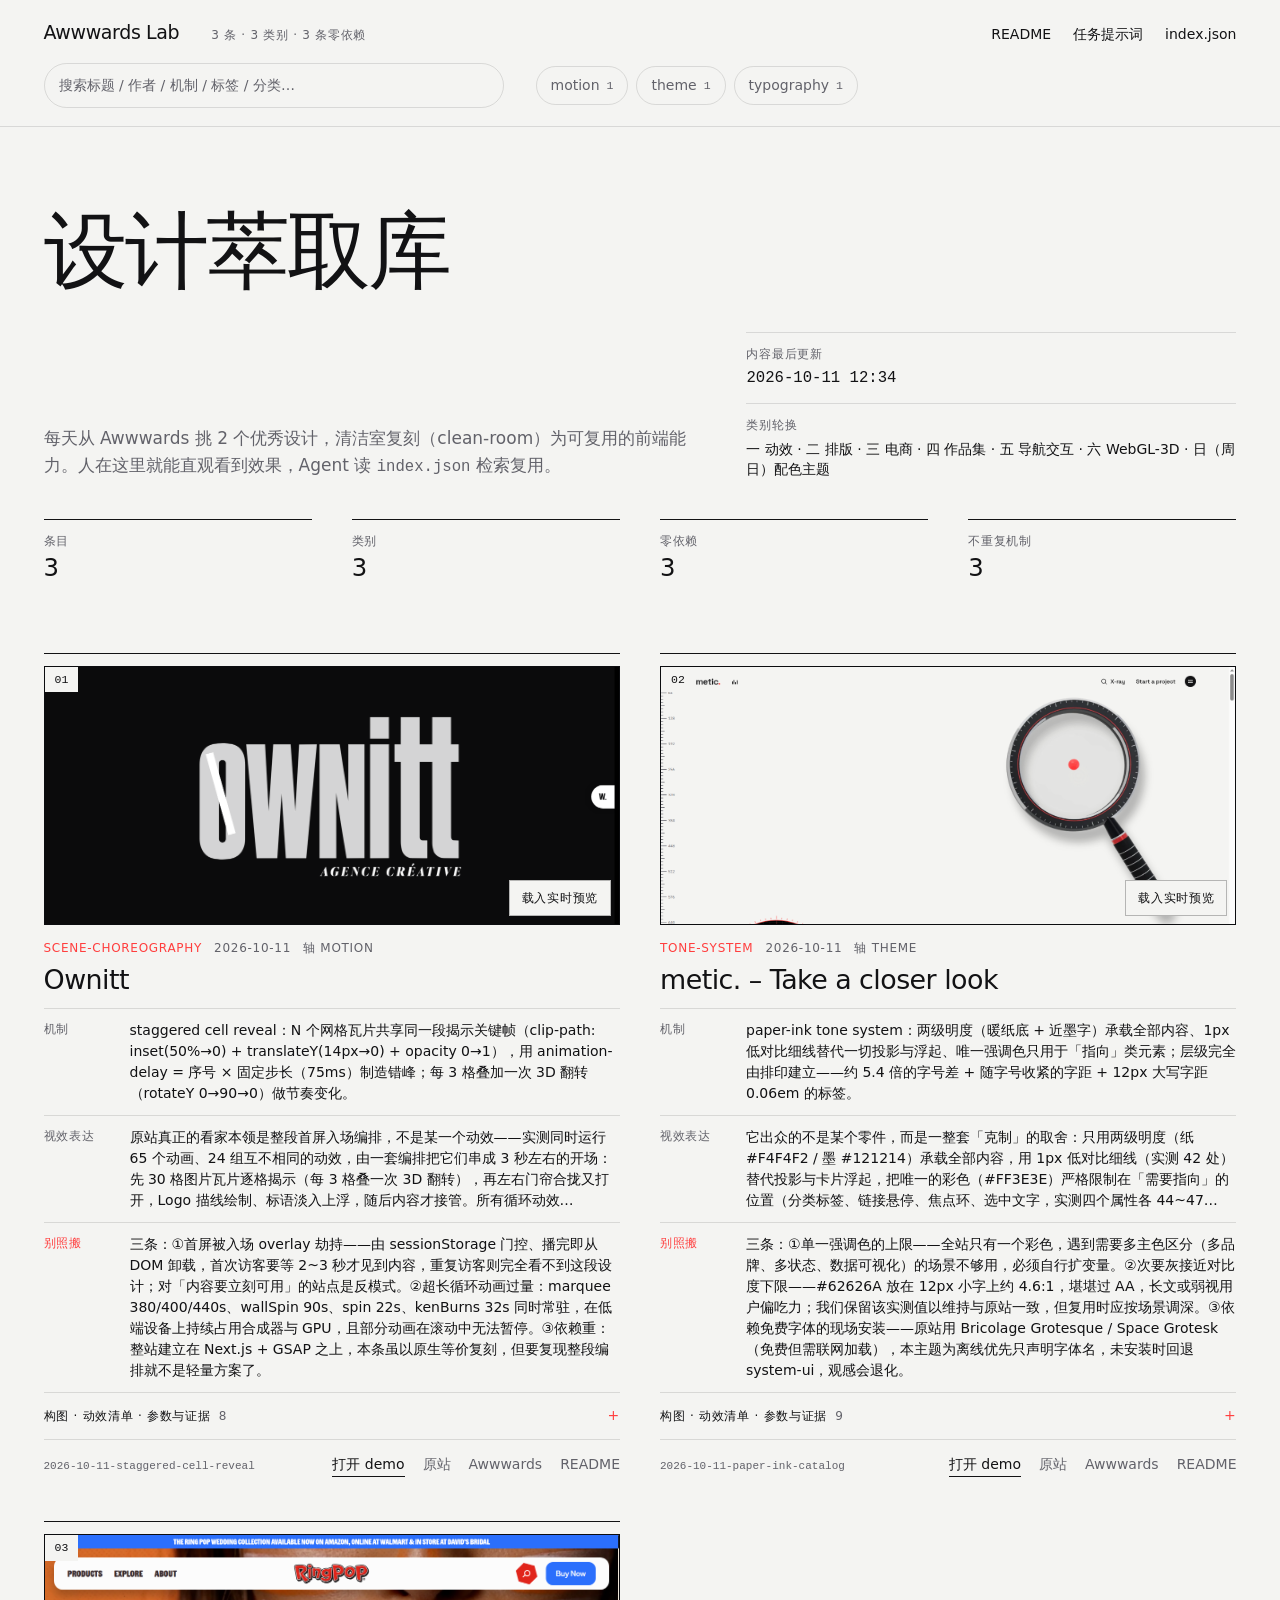
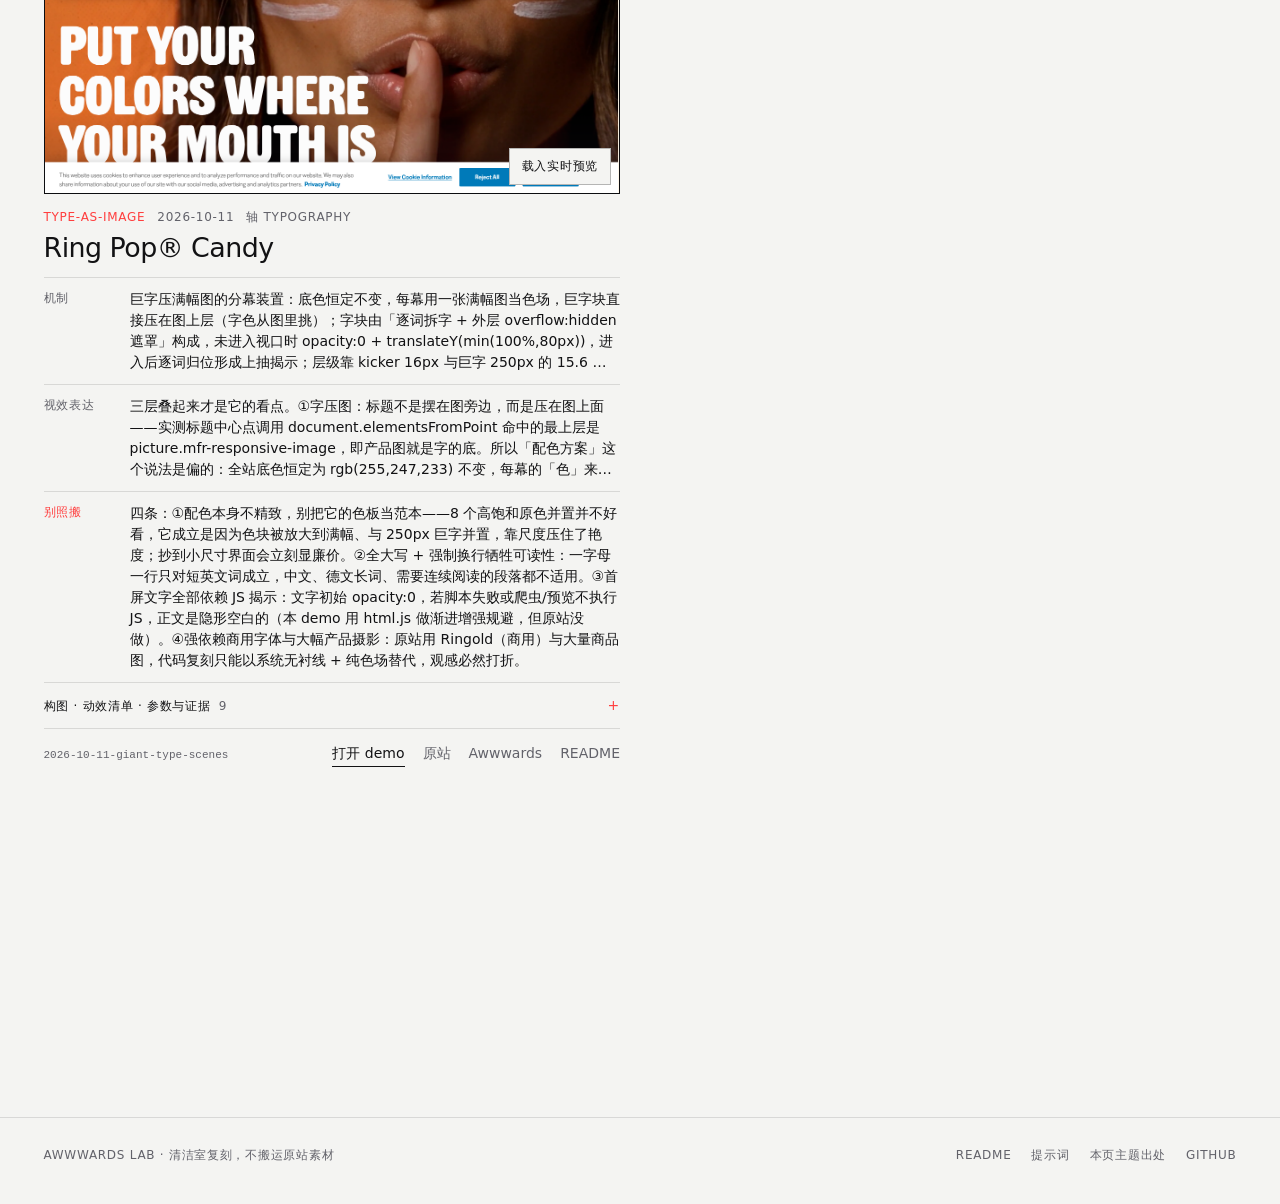
==== commit 6c3fa94a: "fix(giant-type)!: 第三版重做——真机制是「字压满幅图 + 逐词遮罩揭示 + 局部换色」；补状态取证与两个复刻陷阱；提示词 v8" ====
--- a/gallery/index.html
+++ b/gallery/index.html
@@ -74,7 +74,7 @@
   </nav>
 </footer>
 
-<script type="application/json" id="data">{"generated_at": "2026-10-11T11:15:26+08:00", "entries": [{"id": "2026-10-11-staggered-cell-reveal", "date": "2026-10-11", "category": "motion", "title": "Ownitt", "author": "", "tags": ["animation", "transitions", "scrolling", "storytelling", "gestures-interaction", "gsap", "react", "next-js"], "dir": "entries/2026-10-11-staggered-cell-reveal", "demo": "../entries/2026-10-11-staggered-cell-reveal/demo/index.html", "readme": "../entries/2026-10-11-staggered-cell-reveal/README.md", "source_url": "https://ownitt.fr/", "awwwards_url": "https://www.awwwards.com/sites/ownitt-2", "shot": "../entries/2026-10-11-staggered-cell-reveal/shots/original-site.png", "summary": "网格瓦片错峰揭示的入场动效：每格以 clip-path 从中心展开、轻微上移并淡入，逐格延迟 75ms。", "strength": "scene-choreography", "expression": "原站真正的看家本领是**整段首屏入场编排**，不是某一个动效——实测同时运行 65 个动画、24 组互不相同的动效，由一套编排把它们串成 3 秒左右的开场：先 30 格图片瓦片逐格揭示（每 3 格叠一次 3D 翻转），再左右门帘合拢又打开，Logo 描线绘制、标语淡入上浮，随后内容才接管。所有循环动效（marquee、旋转、脉冲）都带负延迟或超长时长（marquee 380s/400s/440s、wallSpin 90s），目的是让页面在任何时刻被截屏都是「动着的构图」而不是静止画面。本条只抽取了其中一片（瓦片揭示），其余在 motion_catalog 里备查。", "composition": "实测：入场 overlay 为 5 列 × 6 行共 30 个瓦片（__cell），网格 5 列各 228.34px、gap 8.96px（= clamp(5px,0.7vw,10px) @1280）、宽 1177.59px（= min(92vw,1260px)）、高 520px（= min(46vw,520px)）；页面共 2081 个元素；入场 overlay 播完即从 DOM 卸载，并由 sessionStorage['ownitt_intro_seen'] 门控（首访才播）。", "motion_catalog": [{"name": "IntroAnimation__cellReveal", "duration": "0.9s", "easing": "cubic-bezier(0.65, 0, 0.35, 1)", "delay": "calc(var(--i) * 75ms)", "trigger": "load 一次性（overlay 播完卸载）"}, {"name": "IntroAnimation__cellFlip", "duration": "1s", "easing": "cubic-bezier(0.77, 0, 0.175, 1)", "delay": "calc(var(--i) * 75ms)", "trigger": "nth-child(3n)"}, {"name": "IntroAnimation__doorLeftSlide / doorRightSlide", "duration": "", "easing": "", "delay": "", "trigger": "load：0%→48% 开幕、52%→100% 闭幕（关键帧实测，时长未取证）"}, {"name": "AsteriskHero__stampEnter", "duration": "0.95s", "easing": "cubic-bezier(0.16, 1, 0.3, 1)", "delay": "0.2s", "trigger": "load，fill forwards"}, {"name": "AsteriskHero__fragmentRise", "duration": "0.95s", "easing": "cubic-bezier(0.16, 1, 0.3, 1)", "delay": "0.25s / 0.55s", "trigger": "load，逐行错峰"}, {"name": "AsteriskHero__fragmentRiseAccent", "duration": "1.05s", "easing": "cubic-bezier(0.16, 1, 0.3, 1)", "delay": "0.88s", "trigger": "load"}, {"name": "AsteriskHero__spin", "duration": "22s", "easing": "linear", "delay": "0s", "trigger": "无限循环"}, {"name": "AsteriskHero__rollCities", "duration": "18s", "easing": "linear", "delay": "0s", "trigger": "无限循环"}, {"name": "AsteriskHero__dotTravel", "duration": "2.2s", "easing": "cubic-bezier(0.4, 0, 0.2, 1)", "delay": "0s", "trigger": "无限循环"}, {"name": "AsteriskHero__grainShift", "duration": "1.6s", "easing": "steps(8)", "delay": "0s", "trigger": "无限循环"}, {"name": "AsteriskHero__kenBurns", "duration": "32s", "easing": "", "delay": "0s", "trigger": "无限循环"}, {"name": "KeywordRotator__keywordRotate", "duration": "20s", "easing": "cubic-bezier(0.76, 0, 0.24, 1)", "delay": "0s", "trigger": "无限循环"}, {"name": "LocalAnchor__anchorAppear / anchorPunch", "duration": "auto（滚动驱动）", "easing": "cubic-bezier(0.22, 1, 0.36, 1)", "delay": "0s", "trigger": "滚动，fill both"}, {"name": "Manifesto__spinAst", "duration": "18s", "easing": "linear", "delay": "0s", "trigger": "无限循环"}, {"name": "Manifesto__marquee", "duration": "34s", "easing": "linear", "delay": "0s", "trigger": "无限循环"}, {"name": "ProjectsWall__wallSpin", "duration": "90s", "easing": "linear", "delay": "0s", "trigger": "无限循环"}, {"name": "ProjectsWall__marquee ×3", "duration": "380s / 400s / 440s", "easing": "linear", "delay": "-200s / -30s / -120s", "trigger": "无限循环，负延迟错相位"}, {"name": "Services__numPulse ×5", "duration": "2.2s", "easing": "ease-in-out", "delay": "0s", "trigger": "无限循环"}, {"name": "Services__ghostBreath ×5", "duration": "4s", "easing": "ease-in-out", "delay": "0s", "trigger": "无限循环"}, {"name": "Services__wordRoll ×5 / __itemsRoll ×5", "duration": "22s / 28s", "easing": "linear", "delay": "0s", "trigger": "无限循环"}, {"name": "ClientLogos__creditsRoll", "duration": "46s", "easing": "linear", "delay": "0s", "trigger": "无限循环"}, {"name": "SiteFooter__strokeDraw ×7", "duration": "1.7s", "easing": "cubic-bezier(0.77, 0, 0.175, 1)", "delay": "0 / 0.16 / 0.32 / 0.42 / 0.52 / 0.66 / 0.76s", "trigger": "进入视口，逐笔错峰"}, {"name": "CookieBanner__bannerReveal / __fadeInUp ×3 / __dotPulse", "duration": "0.75s / 0.5s / 2.4s", "easing": "cubic-bezier(0.16, 1, 0.3, 1) / ease-in-out", "delay": "0.1s / 0.35~0.55s", "trigger": "load"}, {"name": "AwwwardsBadge__pillPulse / __starSpin", "duration": "3.5s / 8s", "easing": "ease-in-out / linear", "delay": "0s", "trigger": "无限循环"}], "extracted_mechanism": "staggered cell reveal：N 个网格瓦片共享同一段揭示关键帧（clip-path: inset(50%→0) + translateY(14px→0) + opacity 0→1），用 animation-delay = 序号 × 固定步长（75ms）制造错峰；每 3 格叠加一次 3D 翻转（rotateY 0→90→0）做节奏变化。", "dont_copy": "三条：①**首屏被入场 overlay 劫持**——由 sessionStorage 门控、播完即从 DOM 卸载，首次访客要等 2~3 秒才见到内容，重复访客则完全看不到这段设计；对「内容要立刻可用」的站点是反模式。②**超长循环动画过量**：marquee 380/400/440s、wallSpin 90s、spin 22s、kenBurns 32s 同时常驻，在低端设备上持续占用合成器与 GPU，且部分动画在滚动中无法暂停。③**依赖重**：整站建立在 Next.js + GSAP 之上，本条虽以原生等价复刻，但要复现整段编排就不是轻量方案了。", "tokens": {"colors": {}, "typography": {}, "spacing": {}, "motion": {"duration": "900ms（reveal）；cellFlip 1s；grain 1800ms", "easing": "cubic-bezier(0.65, 0, 0.35, 1)（reveal）；cellFlip cubic-bezier(0.77, 0, 0.175, 1)", "trigger": "load 一次性入场（animation-fill-mode: forwards），由 sessionStorage['ownitt_intro_seen'] 门控（首访播放、复访不挂载）；错峰 delay = index × 75ms；cellFlip 复用同一 75ms 错峰"}}, "api": "CSS：容器加 class=\"sgr-grid\" 与 data-sgr，子元素 class=\"sgr-cell\"（用 style=\"--i:N\" 指定序号，或由 JS 自动编号），可选 data-flip=\"on\" 开启 3n 翻转，--sgr-cols 控制列数。JS：window.StaggerReveal.replay(gridEl) 重放；window.StaggerReveal.init(root) 手动初始化。", "entrypoints": ["src/component.css", "src/component.js"], "files": ["demo/index.html", "src/component.css", "src/component.js", "shots/original-site.png", "shots/demo.png"], "deps": [], "reuse_hints": "适合：作品集/品牌站首屏入场、图库或栏目卡的批量出现、内容段的节奏型揭示。别用：需要被反复触发的交互反馈（本条是一次性入场）；已内置 prefers-reduced-motion 降级为瞬时呈现。", "repro_notes": "原站类名带 CSS modules 前缀 IntroAnimation-module__HH0i_W__（__cell / __cellInner / __grid）；复核时必须先清 sessionStorage（门控键 ownitt_intro_seen），否则 overlay 不挂载、DOM 里查不到 __cell，会被误判为机制不存在。入场 overlay 播完即从 DOM 移除，只能截到入场结束态。自检动效要用 seek 法（pause + currentTime），标签页 hidden 时动画时钟恒为 0 但 playState 仍是 running。", "variant_of": null, "verification": {"rendered_ok": true, "console_errors": 0, "screenshot": "shots/demo.png", "checked_at": "2026-10-11T10:40:00+08:00", "note": "file:// 打开 demo：10 格，sgr-reveal 三格 delay 实测 0/75/150ms；seek 法实测 t=0 → clip-path inset(50%)/opacity 0/translateY(14px)、t=900 → inset(0%)/opacity 1/translateY(0)，与原站 @keyframes cellReveal 逐字一致；sgr-flip 已按原站 @keyframes cellFlip 改为 rotateY 0→90→0；控制台 0 报错、无外部请求。"}}, {"id": "2026-10-11-paper-ink-catalog", "date": "2026-10-11", "category": "theme", "title": "metic. – Take a closer look", "author": "", "tags": ["minimal", "typography", "design-agencies", "interaction-design", "microinteractions", "business-corporate", "animation", "sound-audio", "three-js", "webgl", "next-js", "web-interactive", "nominees"], "dir": "entries/2026-10-11-paper-ink-catalog", "demo": "../entries/2026-10-11-paper-ink-catalog/demo/index.html", "readme": "../entries/2026-10-11-paper-ink-catalog/README.md", "source_url": "https://metic.studio/en", "awwwards_url": "https://www.awwwards.com/sites/metic-take-a-closer-look", "shot": "../entries/2026-10-11-paper-ink-catalog/shots/original-site.png", "summary": "暖纸底 + 近墨色 + 细线分隔 + 单一强调色的「纸墨编目」主题：靠极端字号差与收紧字距建立秩序，卡片平面无投影，用暗底当作展品框。", "strength": "tone-system", "expression": "它出众的不是某个零件，而是一整套「克制」的取舍：只用两级明度（纸 #F4F4F2 / 墨 #121214）承载全部内容，用 1px 低对比细线（实测 42 处）替代投影与卡片浮起，把唯一的彩色（#FF3E3E）严格限制在「需要指向」的位置（分类标签、链接悬停、焦点环、选中文字，实测四个属性各 44~47 处），其余对比全靠排印——display 与正文约 5.4 倍字号差，字距随字号收紧（display -0.035em、h3 -0.02em），标签一律 12px 大写字距 0.06em。结果是页面没有任何装饰元素，却没有一处显得空。", "composition": "实测（视口 1280）：外壳 1560px 居中 + clamp(20px,3.4vw,56px) 内边距；12 栏网格 gap 40px（次级 32px / 8px）；区段纵向 padding 160px（部分 128px）；圆角只有两档（卡片 12px、药丸 999px）；细线 1px rgba(18,18,20,0.12) 共 42 处，加重变体 1px rgb(98,98,106) 13 处；字号档位 92.16 / 30.72 / 17 / 14 / 12px，比值约 5.4 : 1.8 : 1。", "motion_catalog": [{"name": "入场揭示（多组）", "duration": "1050ms", "easing": "linear", "delay": "120 / 210 / 300ms（步长 90ms）", "trigger": "load"}, {"name": "入场揭示（负延迟组）", "duration": "1050ms", "easing": "linear", "delay": "-400 / -550 / -750ms", "trigger": "load，错相位"}, {"name": "循环动效", "duration": "6000ms", "easing": "linear", "delay": "0s", "trigger": "无限循环"}, {"name": "次级揭示", "duration": "1100ms", "easing": "linear", "delay": "120 / 210 / 300ms", "trigger": "load"}], "extracted_mechanism": "paper-ink tone system：两级明度（暖纸底 + 近墨字）承载全部内容、1px 低对比细线替代一切投影与浮起、唯一强调色只用于「指向」类元素；层级完全由排印建立——约 5.4 倍的字号差 + 随字号收紧的字距 + 12px 大写字距 0.06em 的标签。", "dont_copy": "三条：①**单一强调色的上限**——全站只有一个彩色，遇到需要多主色区分（多品牌、多状态、数据可视化）的场景不够用，必须自行扩变量。②**次要灰接近对比度下限**——#62626A 放在 12px 小字上约 4.6:1，堪堪过 AA，长文或弱视用户偏吃力；我们保留该实测值以维持与原站一致，但复用时应按场景调深。③**依赖免费字体的现场安装**——原站用 Bricolage Grotesque / Space Grotesk（免费但需联网加载），本主题为离线优先只声明字体名，未安装时回退 system-ui，观感会退化。", "tokens": {"colors": {"paper": "#F4F4F2", "paper-2": "#E9E9E6", "ink": "#121214", "ink-soft": "#62626A", "accent": "#FF3E3E", "dark": "#0B0C10"}, "typography": {"displayFont": "原站 Bricolage Grotesque（免费）→ 声明字体名 + system-ui 回退", "displaySize": "92.16px（clamp 后 46→92.16px）", "displayLineHeight": "0.96（88.47px ÷ 92.16px）", "displayLetterSpacing": "-0.035em（-3.2256px @ 92.16px）", "displayWeight": "500", "h3Size": "30.72px · line-height 1.12 · letter-spacing -0.02em · weight 500", "bodyFont": "原站 Space Grotesk（免费）→ 命名 + 回退", "bodySize": "17px / line-height 1.55（26.35px）", "smallSize": "14px / line-height 1.43（20px）", "labelSize": "12px 大写 / letter-spacing 0.06em（0.72px）", "monoFont": "ui-monospace 系统等宽（用于色值/时长等 token 展示）"}, "spacing": {"sectionY": "160px（部分区段 128px），clamp 后 64→160px", "gridGap": "40px（栏间距）/ 32px / 8px", "hairline": "1px solid rgba(18,18,20,0.12)（加重变体 rgb(98,98,106)）", "radius": "卡片 12px / 药丸 999px / 极小元素 3px", "maxWidth": "1560px 外壳 + clamp(20px,3.4vw,56px) 左右内边距"}, "motion": {"duration": "1050ms（入场）/ 另有 1100ms 与 6000ms 循环", "easing": "linear（关键帧线性，节奏靠错峰而非缓动）", "trigger": "load 入场 + 循环滚动；错峰 120/210/300ms（步长 90ms），另有 -400/-750/-550ms 负延迟组"}}, "api": "引入 src/theme.css 即得全部 token 与组件类。排版原语：.display / .h2 / .h3 / .lede / .small / .label / .mono。外壳：.shell（1560px 居中 + 响应式内边距）、.top（扁平吸顶纸面栏）、.filters/.search/.chip、.hero/.stats、.foot。编目：.catalog（自适应网格）、.plate（展品卡，用 --pi 序号驱动错峰入场）、.plate__media/.plate__idx/.plate__head/.plate__title/.meta/.meta__row/.swatches/.sw/.tag/.plate__foot。换肤只需覆盖 :root 里的 --paper/--ink/--accent/--dark/--fs-*/--gap/--dur-reveal/--stagger。", "entrypoints": ["src/theme.css"], "files": ["demo/index.html", "src/theme.css", "shots/original-site.png", "shots/demo.png", "shots/catalog-in-use.png"], "deps": [], "reuse_hints": "适合：内容索引/编目/作品集/文档/杂志类界面，以及任何「内容比装饰重要」的展示页——本项目自身的画廊页就复用了它（gallery/index.html 直接 link 本条的 src/theme.css，是库内第一条被自己消费的条目）。别用：需要沉浸暗色、强科技感、游戏化或高饱和品牌表达的产品界面（纸墨底色会压制这类气质）；强调色只有一个，若项目需要多主色需自行扩展变量。", "repro_notes": "全部数值取自 https://metic.studio/en 的浏览器计算样式（getComputedStyle / document.getAnimations），非目测。复核要点：①颜色直接读 body 与元素的 backgroundColor/color 出现频次（纸底 rgb(244,244,242) 出现 152 次、墨 rgb(18,18,20) 726 次、次要 rgb(98,98,106) 305 次、强调 rgb(255,62,62) 88 次）；②强调色用途可用「统计所有元素里等于 rgb(255,62,62) 的 color/backgroundColor/borderColor/outlineColor」复核，实测各有 44~47 处；③细线是 1px rgba(18,18,20,0.12)，实测 42 处，另有 1px rgb(98,98,106) 13 处作加重变体；④区段纵向 padding 实测 160px（部分 128px），12 栏网格 gap 40px；⑤动效实测 1050ms linear，错峰 120/210/300ms（步长 90ms）以及 -400/-750/-550ms 的负延迟组。字体：原站 Bricolage Grotesque + Space Grotesk（均为免费字体），本主题为「零外网依赖」只在 font-family 里声明字体名 + 系统回退，不引 CDN；本地装了这两款免费字体即自动生效。", "variant_of": null, "verification": {"rendered_ok": true, "console_errors": 0, "screenshot": "shots/demo.png", "checked_at": "2026-10-11T11:05:00+08:00", "note": "file:// 打开 demo 与 gallery/index.html 均实测：控制台 0 报错、0 个外部网络请求；gallery 复用本条 theme.css 渲染出抬头/统计/筛选/展品卡；字体在未安装 Bricolage/Space Grotesk 的环境下按预期回退 system-ui，结构不变；prefers-reduced-motion 降级为瞬时。"}}, {"id": "2026-10-11-giant-type-scenes", "date": "2026-10-11", "category": "typography", "title": "Ring Pop® Candy", "author": "", "tags": ["e-commerce", "colorful", "microinteractions", "scrolling", "storytelling", "shopify", "figma"], "dir": "entries/2026-10-11-giant-type-scenes", "demo": "../entries/2026-10-11-giant-type-scenes/demo/index.html", "readme": "../entries/2026-10-11-giant-type-scenes/README.md", "source_url": "https://ringpopcandy.com/", "awwwards_url": "https://www.awwwards.com/sites/ring-pop-r-candy", "shot": "../entries/2026-10-11-giant-type-scenes/shots/original-site.png", "summary": "巨字分幕装置：把标题本身放大成主视觉（字号 102~250px、行高比压到 0.68~0.85 让字块紧贴），用强制换行把一句话堆成 2~6 行撑满视口，每段换一个整屏色块当底，形成分幕节奏。", "strength": "type-as-image", "expression": "它不靠插画或摄影当主视觉，而是让「文字」承担图像功能——同一套排印规则（全大写、字距 -0.02em、行高比压紧）在 10 个区段里重复，只改字号（102 / 120 / 128 / 160 / 250px）和断行位置，就构成了整页的节奏。字块不是「一行标题」，而是一块占据大半屏的长方形字屏：短句会被强制断成 2~4 行，长单词甚至一字母一行（W-E-D-D-I-N-G）变成一根竖字柱。色板在这里的作用也不是「好看」，而是分幕：每段一个整屏色块，色块切换标记阅读章节，艳色因为被放大到 1278px 宽、和 250px 的字并置，反而被尺度压住了。", "composition": "实测（视口 1280×577）：页面总高 11047px，14 个 section，其中 10 个带 .section-title；字号 250px 出现 6 段，160px / 128px / 120px / 102px 各若干；同一 250px 字号下行高按字面光学微调为 170 / 205 / 213px（比值 0.680 / 0.820 / 0.852），小字号比值保持一致（120→100 = 0.833、102→86 = 0.843、128→107 = 0.836、160→115 = 0.719）；整屏色块宽 1278px（几乎等于视口宽），单块高 766~1209px；标题为 display:inline-block + text-transform:uppercase，真实 h1 是 visually-hidden。", "motion_catalog": [{"name": "floating", "duration": "", "easing": "", "delay": "", "trigger": "class 切换（时长未取证）"}, {"name": "floating-reverse", "duration": "", "easing": "", "delay": "", "trigger": ""}, {"name": "shadow-blur", "duration": "", "easing": "", "delay": "", "trigger": ""}, {"name": "shadow-blur-reverse", "duration": "", "easing": "", "delay": "", "trigger": ""}, {"name": "shadow-blur-small", "duration": "", "easing": "", "delay": "", "trigger": ""}, {"name": "flying", "duration": "", "easing": "", "delay": "", "trigger": ""}, {"name": "rotating", "duration": "", "easing": "", "delay": "", "trigger": ""}, {"name": "pulsate", "duration": "", "easing": "", "delay": "", "trigger": ""}, {"name": "spark", "duration": "", "easing": "", "delay": "", "trigger": ""}, {"name": "spark-fast", "duration": "", "easing": "", "delay": "", "trigger": ""}, {"name": "tada", "duration": "", "easing": "", "delay": "", "trigger": ""}, {"name": "waveAnimation", "duration": "", "easing": "", "delay": "", "trigger": ""}, {"name": "right-to-left-marquee", "duration": "", "easing": "", "delay": "", "trigger": ""}, {"name": "left-to-right-marquee", "duration": "", "easing": "", "delay": "", "trigger": ""}, {"name": "arrow-move", "duration": "", "easing": "", "delay": "", "trigger": ""}, {"name": "fadeIn", "duration": "", "easing": "", "delay": "", "trigger": ""}, {"name": "animateMenuOpen", "duration": "0.4s", "easing": "cubic-bezier(0.5, 0, 0, 1)", "delay": "0s", "trigger": "点击开菜单"}, {"name": "placeholderCardShimmer", "duration": "2.25s", "easing": "ease", "delay": "0s", "trigger": "无限循环占位"}, {"name": "dash", "duration": "1.4s", "easing": "ease-in-out", "delay": "0s", "trigger": "无限循环描边"}, {"name": "offcanvas-search-caret-blink", "duration": "1s", "easing": "step-end", "delay": "0s", "trigger": "搜索框光标"}], "extracted_mechanism": "巨字分幕装置：一套排印规则（全大写 + 字距 -0.02em + 行高比固定在 0.68~0.85）在多个区段重复，只改字号与断行位置；字号必须同时对「视口宽 ÷ 行内字符数」与「视口高 ÷ 行数」双约束，才能让字块既撑满又不被裁；每段配一个整屏色块当幕。", "dont_copy": "三条：①配色本身并不精致——8 个高饱和原色并置，单看色板并不是好配色；它成立只是因为色块被放大到整屏、与 250px 巨字并置，靠尺度与节奏压住了艳度。把它的色板抄到小尺寸界面会立刻显廉价。②全大写 + 强制换行牺牲可读性：一字母一行只对短英文单词成立，中文、德文长词、需要连续阅读的段落都不适用。③强依赖商用字体与大幅摄影：原站用 Ringold（商用）与大量商品图，本 demo 只能以系统无衬线 + 纯色替代，观感会打折。", "tokens": {"colors": {"ground": "#FFF7E9", "ink": "#141723", "blue": "#2364E7", "red": "#E1251B", "yellow": "#FFF200", "orange": "#FC7600", "green": "#0B7302", "clay": "#D7CEC3"}, "typography": {"sceneTitleSize": "250px / 160px / 128px / 120px / 102px（按段变化，实测）", "sceneTitleLineHeight": "170px / 205px / 213px（字高比 0.680 / 0.820 / 0.852，小字号同比）", "sceneTitleLetterSpacing": "-0.02em（-5px @ 250px）", "sceneTitleTransform": "uppercase（全大写）", "sceneTitleWeight": "400 / 500", "displayFont": "原站 Ringold（商用）→ 免费替代 system-ui / Helvetica Neue", "bodySize": "20px"}, "spacing": {"sceneMinHeight": "整屏（每幕 766~1209px 高）", "colorBlockWidth": "1278px（视口 1280，即满宽）", "buttonPadding": "23px 40px", "buttonRadius": "16px"}, "motion": {"duration": "站点自有 @keyframes 共 25 个，逐个取到时长的 4 个：0.4s / 2.25s / 1.4s / 1s", "easing": "cubic-bezier(0.5, 0, 0, 1)、ease、ease-in-out、step-end", "trigger": "以 class 切换 / hover / 进入视口为主，非自动播放"}}, "api": "引入 src/scenes.css 后：每幕一个 <section class=\"scene s1\">，标题 <h2 class=\"scene__title\">，文本中的换行用真实换行（white-space: pre 保留）。用 CSS 变量控场：--bg 幕底色、--fg 字色、--fs 字号、--lh 行高比、--fw 字重；新增一幕只需加一个 .sN 类并给这几个变量。角标 .scene__spec 把该幕的实测参数写在画面上。", "entrypoints": ["src/scenes.css"], "files": ["demo/index.html", "src/scenes.css", "shots/original-site.png", "shots/demo.png"], "deps": [], "reuse_hints": "适合：品牌/活动/电商首屏、需要「一句话当主视觉」的落地页、章节式滚动叙事、展会/菜单/唱片等以文字为主体的场景。别用：需要连续阅读的正文页、信息密度高的后台、中文长标题（强制断行对中文不成立）、需要小尺寸呈现的场景（这套装置的全部力量来自尺度）。", "repro_notes": "①本条原被误记为「糖果配色主题」，2026-10-11 复盘后改名并改轴（theme → typography）：分类轴只是发现它的搜索面，不决定条目写什么。②`getAnimations().length === 0` 在本站成立，但那只是「采样时刻无运行动画」，不代表站点静态——站内实测有 25 个 @keyframes 与 147 处 transition 声明，动效以 class / hover / 进入视口触发。③25 个 keyframe 中有 2 个（onetrust-fade-in、ot-go-spin）来自第三方 OneTrust cookie 组件，不计入站点设计。④色值由 rgb() 归一化为 hex。⑤字号同时用 vw 与 svh 双约束是复刻时的必要修正：只用 vw 会在矮窗口把多行字块裁掉（实测 6 行 × 250px = 1278px > 577px 视口）。⑥demo 的入场揭示是本 demo 自加的（CSS 滚动驱动动画），原站揭示机制未取证 → [未验证]。", "variant_of": null, "verification": {"rendered_ok": true, "console_errors": 0, "screenshot": "shots/demo.png", "checked_at": "2026-10-11T11:20:00+08:00", "note": "demo 在 4 个视口实测（1280×577 / 1440×900 / 1920×1080 / 390×844）：全部零横向溢出、零纵向溢出；行高比实测 0.836 / 0.852 / 0.820 / 0.852 / 0.680 / 0.833 与设定一致；控制台 0 报错、0 个外部网络请求；CSS.supports('animation-timeline','view()') 为 true（不支持时退化为静止呈现）。shots/original-site.png 为原站首屏截图（原 hero.png，重命名以免被误认为 demo 截图）。"}}], "failed": []}</script>
+<script type="application/json" id="data">{"generated_at": "2026-10-11T12:34:00+08:00", "entries": [{"id": "2026-10-11-staggered-cell-reveal", "date": "2026-10-11", "category": "motion", "title": "Ownitt", "author": "", "tags": ["animation", "transitions", "scrolling", "storytelling", "gestures-interaction", "gsap", "react", "next-js"], "dir": "entries/2026-10-11-staggered-cell-reveal", "demo": "../entries/2026-10-11-staggered-cell-reveal/demo/index.html", "readme": "../entries/2026-10-11-staggered-cell-reveal/README.md", "source_url": "https://ownitt.fr/", "awwwards_url": "https://www.awwwards.com/sites/ownitt-2", "shot": "../entries/2026-10-11-staggered-cell-reveal/shots/original-site.png", "summary": "网格瓦片错峰揭示的入场动效：每格以 clip-path 从中心展开、轻微上移并淡入，逐格延迟 75ms。", "strength": "scene-choreography", "expression": "原站真正的看家本领是**整段首屏入场编排**，不是某一个动效——实测同时运行 65 个动画、24 组互不相同的动效，由一套编排把它们串成 3 秒左右的开场：先 30 格图片瓦片逐格揭示（每 3 格叠一次 3D 翻转），再左右门帘合拢又打开，Logo 描线绘制、标语淡入上浮，随后内容才接管。所有循环动效（marquee、旋转、脉冲）都带负延迟或超长时长（marquee 380s/400s/440s、wallSpin 90s），目的是让页面在任何时刻被截屏都是「动着的构图」而不是静止画面。本条只抽取了其中一片（瓦片揭示），其余在 motion_catalog 里备查。", "composition": "实测：入场 overlay 为 5 列 × 6 行共 30 个瓦片（__cell），网格 5 列各 228.34px、gap 8.96px（= clamp(5px,0.7vw,10px) @1280）、宽 1177.59px（= min(92vw,1260px)）、高 520px（= min(46vw,520px)）；页面共 2081 个元素；入场 overlay 播完即从 DOM 卸载，并由 sessionStorage['ownitt_intro_seen'] 门控（首访才播）。", "motion_catalog": [{"name": "IntroAnimation__cellReveal", "duration": "0.9s", "easing": "cubic-bezier(0.65, 0, 0.35, 1)", "delay": "calc(var(--i) * 75ms)", "trigger": "load 一次性（overlay 播完卸载）"}, {"name": "IntroAnimation__cellFlip", "duration": "1s", "easing": "cubic-bezier(0.77, 0, 0.175, 1)", "delay": "calc(var(--i) * 75ms)", "trigger": "nth-child(3n)"}, {"name": "IntroAnimation__doorLeftSlide / doorRightSlide", "duration": "", "easing": "", "delay": "", "trigger": "load：0%→48% 开幕、52%→100% 闭幕（关键帧实测，时长未取证）"}, {"name": "AsteriskHero__stampEnter", "duration": "0.95s", "easing": "cubic-bezier(0.16, 1, 0.3, 1)", "delay": "0.2s", "trigger": "load，fill forwards"}, {"name": "AsteriskHero__fragmentRise", "duration": "0.95s", "easing": "cubic-bezier(0.16, 1, 0.3, 1)", "delay": "0.25s / 0.55s", "trigger": "load，逐行错峰"}, {"name": "AsteriskHero__fragmentRiseAccent", "duration": "1.05s", "easing": "cubic-bezier(0.16, 1, 0.3, 1)", "delay": "0.88s", "trigger": "load"}, {"name": "AsteriskHero__spin", "duration": "22s", "easing": "linear", "delay": "0s", "trigger": "无限循环"}, {"name": "AsteriskHero__rollCities", "duration": "18s", "easing": "linear", "delay": "0s", "trigger": "无限循环"}, {"name": "AsteriskHero__dotTravel", "duration": "2.2s", "easing": "cubic-bezier(0.4, 0, 0.2, 1)", "delay": "0s", "trigger": "无限循环"}, {"name": "AsteriskHero__grainShift", "duration": "1.6s", "easing": "steps(8)", "delay": "0s", "trigger": "无限循环"}, {"name": "AsteriskHero__kenBurns", "duration": "32s", "easing": "", "delay": "0s", "trigger": "无限循环"}, {"name": "KeywordRotator__keywordRotate", "duration": "20s", "easing": "cubic-bezier(0.76, 0, 0.24, 1)", "delay": "0s", "trigger": "无限循环"}, {"name": "LocalAnchor__anchorAppear / anchorPunch", "duration": "auto（滚动驱动）", "easing": "cubic-bezier(0.22, 1, 0.36, 1)", "delay": "0s", "trigger": "滚动，fill both"}, {"name": "Manifesto__spinAst", "duration": "18s", "easing": "linear", "delay": "0s", "trigger": "无限循环"}, {"name": "Manifesto__marquee", "duration": "34s", "easing": "linear", "delay": "0s", "trigger": "无限循环"}, {"name": "ProjectsWall__wallSpin", "duration": "90s", "easing": "linear", "delay": "0s", "trigger": "无限循环"}, {"name": "ProjectsWall__marquee ×3", "duration": "380s / 400s / 440s", "easing": "linear", "delay": "-200s / -30s / -120s", "trigger": "无限循环，负延迟错相位"}, {"name": "Services__numPulse ×5", "duration": "2.2s", "easing": "ease-in-out", "delay": "0s", "trigger": "无限循环"}, {"name": "Services__ghostBreath ×5", "duration": "4s", "easing": "ease-in-out", "delay": "0s", "trigger": "无限循环"}, {"name": "Services__wordRoll ×5 / __itemsRoll ×5", "duration": "22s / 28s", "easing": "linear", "delay": "0s", "trigger": "无限循环"}, {"name": "ClientLogos__creditsRoll", "duration": "46s", "easing": "linear", "delay": "0s", "trigger": "无限循环"}, {"name": "SiteFooter__strokeDraw ×7", "duration": "1.7s", "easing": "cubic-bezier(0.77, 0, 0.175, 1)", "delay": "0 / 0.16 / 0.32 / 0.42 / 0.52 / 0.66 / 0.76s", "trigger": "进入视口，逐笔错峰"}, {"name": "CookieBanner__bannerReveal / __fadeInUp ×3 / __dotPulse", "duration": "0.75s / 0.5s / 2.4s", "easing": "cubic-bezier(0.16, 1, 0.3, 1) / ease-in-out", "delay": "0.1s / 0.35~0.55s", "trigger": "load"}, {"name": "AwwwardsBadge__pillPulse / __starSpin", "duration": "3.5s / 8s", "easing": "ease-in-out / linear", "delay": "0s", "trigger": "无限循环"}], "extracted_mechanism": "staggered cell reveal：N 个网格瓦片共享同一段揭示关键帧（clip-path: inset(50%→0) + translateY(14px→0) + opacity 0→1），用 animation-delay = 序号 × 固定步长（75ms）制造错峰；每 3 格叠加一次 3D 翻转（rotateY 0→90→0）做节奏变化。", "dont_copy": "三条：①**首屏被入场 overlay 劫持**——由 sessionStorage 门控、播完即从 DOM 卸载，首次访客要等 2~3 秒才见到内容，重复访客则完全看不到这段设计；对「内容要立刻可用」的站点是反模式。②**超长循环动画过量**：marquee 380/400/440s、wallSpin 90s、spin 22s、kenBurns 32s 同时常驻，在低端设备上持续占用合成器与 GPU，且部分动画在滚动中无法暂停。③**依赖重**：整站建立在 Next.js + GSAP 之上，本条虽以原生等价复刻，但要复现整段编排就不是轻量方案了。", "tokens": {"colors": {}, "typography": {}, "spacing": {}, "motion": {"duration": "900ms（reveal）；cellFlip 1s；grain 1800ms", "easing": "cubic-bezier(0.65, 0, 0.35, 1)（reveal）；cellFlip cubic-bezier(0.77, 0, 0.175, 1)", "trigger": "load 一次性入场（animation-fill-mode: forwards），由 sessionStorage['ownitt_intro_seen'] 门控（首访播放、复访不挂载）；错峰 delay = index × 75ms；cellFlip 复用同一 75ms 错峰"}}, "api": "CSS：容器加 class=\"sgr-grid\" 与 data-sgr，子元素 class=\"sgr-cell\"（用 style=\"--i:N\" 指定序号，或由 JS 自动编号），可选 data-flip=\"on\" 开启 3n 翻转，--sgr-cols 控制列数。JS：window.StaggerReveal.replay(gridEl) 重放；window.StaggerReveal.init(root) 手动初始化。", "entrypoints": ["src/component.css", "src/component.js"], "files": ["demo/index.html", "src/component.css", "src/component.js", "shots/original-site.png", "shots/demo.png"], "deps": [], "reuse_hints": "适合：作品集/品牌站首屏入场、图库或栏目卡的批量出现、内容段的节奏型揭示。别用：需要被反复触发的交互反馈（本条是一次性入场）；已内置 prefers-reduced-motion 降级为瞬时呈现。", "repro_notes": "原站类名带 CSS modules 前缀 IntroAnimation-module__HH0i_W__（__cell / __cellInner / __grid）；复核时必须先清 sessionStorage（门控键 ownitt_intro_seen），否则 overlay 不挂载、DOM 里查不到 __cell，会被误判为机制不存在。入场 overlay 播完即从 DOM 移除，只能截到入场结束态。自检动效要用 seek 法（pause + currentTime），标签页 hidden 时动画时钟恒为 0 但 playState 仍是 running。", "variant_of": null, "verification": {"rendered_ok": true, "console_errors": 0, "screenshot": "shots/demo.png", "checked_at": "2026-10-11T10:40:00+08:00", "note": "file:// 打开 demo：10 格，sgr-reveal 三格 delay 实测 0/75/150ms；seek 法实测 t=0 → clip-path inset(50%)/opacity 0/translateY(14px)、t=900 → inset(0%)/opacity 1/translateY(0)，与原站 @keyframes cellReveal 逐字一致；sgr-flip 已按原站 @keyframes cellFlip 改为 rotateY 0→90→0；控制台 0 报错、无外部请求。"}}, {"id": "2026-10-11-paper-ink-catalog", "date": "2026-10-11", "category": "theme", "title": "metic. – Take a closer look", "author": "", "tags": ["minimal", "typography", "design-agencies", "interaction-design", "microinteractions", "business-corporate", "animation", "sound-audio", "three-js", "webgl", "next-js", "web-interactive", "nominees"], "dir": "entries/2026-10-11-paper-ink-catalog", "demo": "../entries/2026-10-11-paper-ink-catalog/demo/index.html", "readme": "../entries/2026-10-11-paper-ink-catalog/README.md", "source_url": "https://metic.studio/en", "awwwards_url": "https://www.awwwards.com/sites/metic-take-a-closer-look", "shot": "../entries/2026-10-11-paper-ink-catalog/shots/original-site.png", "summary": "暖纸底 + 近墨色 + 细线分隔 + 单一强调色的「纸墨编目」主题：靠极端字号差与收紧字距建立秩序，卡片平面无投影，用暗底当作展品框。", "strength": "tone-system", "expression": "它出众的不是某个零件，而是一整套「克制」的取舍：只用两级明度（纸 #F4F4F2 / 墨 #121214）承载全部内容，用 1px 低对比细线（实测 42 处）替代投影与卡片浮起，把唯一的彩色（#FF3E3E）严格限制在「需要指向」的位置（分类标签、链接悬停、焦点环、选中文字，实测四个属性各 44~47 处），其余对比全靠排印——display 与正文约 5.4 倍字号差，字距随字号收紧（display -0.035em、h3 -0.02em），标签一律 12px 大写字距 0.06em。结果是页面没有任何装饰元素，却没有一处显得空。", "composition": "实测（视口 1280）：外壳 1560px 居中 + clamp(20px,3.4vw,56px) 内边距；12 栏网格 gap 40px（次级 32px / 8px）；区段纵向 padding 160px（部分 128px）；圆角只有两档（卡片 12px、药丸 999px）；细线 1px rgba(18,18,20,0.12) 共 42 处，加重变体 1px rgb(98,98,106) 13 处；字号档位 92.16 / 30.72 / 17 / 14 / 12px，比值约 5.4 : 1.8 : 1。", "motion_catalog": [{"name": "入场揭示（多组）", "duration": "1050ms", "easing": "linear", "delay": "120 / 210 / 300ms（步长 90ms）", "trigger": "load"}, {"name": "入场揭示（负延迟组）", "duration": "1050ms", "easing": "linear", "delay": "-400 / -550 / -750ms", "trigger": "load，错相位"}, {"name": "循环动效", "duration": "6000ms", "easing": "linear", "delay": "0s", "trigger": "无限循环"}, {"name": "次级揭示", "duration": "1100ms", "easing": "linear", "delay": "120 / 210 / 300ms", "trigger": "load"}], "extracted_mechanism": "paper-ink tone system：两级明度（暖纸底 + 近墨字）承载全部内容、1px 低对比细线替代一切投影与浮起、唯一强调色只用于「指向」类元素；层级完全由排印建立——约 5.4 倍的字号差 + 随字号收紧的字距 + 12px 大写字距 0.06em 的标签。", "dont_copy": "三条：①**单一强调色的上限**——全站只有一个彩色，遇到需要多主色区分（多品牌、多状态、数据可视化）的场景不够用，必须自行扩变量。②**次要灰接近对比度下限**——#62626A 放在 12px 小字上约 4.6:1，堪堪过 AA，长文或弱视用户偏吃力；我们保留该实测值以维持与原站一致，但复用时应按场景调深。③**依赖免费字体的现场安装**——原站用 Bricolage Grotesque / Space Grotesk（免费但需联网加载），本主题为离线优先只声明字体名，未安装时回退 system-ui，观感会退化。", "tokens": {"colors": {"paper": "#F4F4F2", "paper-2": "#E9E9E6", "ink": "#121214", "ink-soft": "#62626A", "accent": "#FF3E3E", "dark": "#0B0C10"}, "typography": {"displayFont": "原站 Bricolage Grotesque（免费）→ 声明字体名 + system-ui 回退", "displaySize": "92.16px（clamp 后 46→92.16px）", "displayLineHeight": "0.96（88.47px ÷ 92.16px）", "displayLetterSpacing": "-0.035em（-3.2256px @ 92.16px）", "displayWeight": "500", "h3Size": "30.72px · line-height 1.12 · letter-spacing -0.02em · weight 500", "bodyFont": "原站 Space Grotesk（免费）→ 命名 + 回退", "bodySize": "17px / line-height 1.55（26.35px）", "smallSize": "14px / line-height 1.43（20px）", "labelSize": "12px 大写 / letter-spacing 0.06em（0.72px）", "monoFont": "ui-monospace 系统等宽（用于色值/时长等 token 展示）"}, "spacing": {"sectionY": "160px（部分区段 128px），clamp 后 64→160px", "gridGap": "40px（栏间距）/ 32px / 8px", "hairline": "1px solid rgba(18,18,20,0.12)（加重变体 rgb(98,98,106)）", "radius": "卡片 12px / 药丸 999px / 极小元素 3px", "maxWidth": "1560px 外壳 + clamp(20px,3.4vw,56px) 左右内边距"}, "motion": {"duration": "1050ms（入场）/ 另有 1100ms 与 6000ms 循环", "easing": "linear（关键帧线性，节奏靠错峰而非缓动）", "trigger": "load 入场 + 循环滚动；错峰 120/210/300ms（步长 90ms），另有 -400/-750/-550ms 负延迟组"}}, "api": "引入 src/theme.css 即得全部 token 与组件类。排版原语：.display / .h2 / .h3 / .lede / .small / .label / .mono。外壳：.shell（1560px 居中 + 响应式内边距）、.top（扁平吸顶纸面栏）、.filters/.search/.chip、.hero/.stats、.foot。编目：.catalog（自适应网格）、.plate（展品卡，用 --pi 序号驱动错峰入场）、.plate__media/.plate__idx/.plate__head/.plate__title/.meta/.meta__row/.swatches/.sw/.tag/.plate__foot。换肤只需覆盖 :root 里的 --paper/--ink/--accent/--dark/--fs-*/--gap/--dur-reveal/--stagger。", "entrypoints": ["src/theme.css"], "files": ["demo/index.html", "src/theme.css", "shots/original-site.png", "shots/demo.png", "shots/catalog-in-use.png"], "deps": [], "reuse_hints": "适合：内容索引/编目/作品集/文档/杂志类界面，以及任何「内容比装饰重要」的展示页——本项目自身的画廊页就复用了它（gallery/index.html 直接 link 本条的 src/theme.css，是库内第一条被自己消费的条目）。别用：需要沉浸暗色、强科技感、游戏化或高饱和品牌表达的产品界面（纸墨底色会压制这类气质）；强调色只有一个，若项目需要多主色需自行扩展变量。", "repro_notes": "全部数值取自 https://metic.studio/en 的浏览器计算样式（getComputedStyle / document.getAnimations），非目测。复核要点：①颜色直接读 body 与元素的 backgroundColor/color 出现频次（纸底 rgb(244,244,242) 出现 152 次、墨 rgb(18,18,20) 726 次、次要 rgb(98,98,106) 305 次、强调 rgb(255,62,62) 88 次）；②强调色用途可用「统计所有元素里等于 rgb(255,62,62) 的 color/backgroundColor/borderColor/outlineColor」复核，实测各有 44~47 处；③细线是 1px rgba(18,18,20,0.12)，实测 42 处，另有 1px rgb(98,98,106) 13 处作加重变体；④区段纵向 padding 实测 160px（部分 128px），12 栏网格 gap 40px；⑤动效实测 1050ms linear，错峰 120/210/300ms（步长 90ms）以及 -400/-750/-550ms 的负延迟组。字体：原站 Bricolage Grotesque + Space Grotesk（均为免费字体），本主题为「零外网依赖」只在 font-family 里声明字体名 + 系统回退，不引 CDN；本地装了这两款免费字体即自动生效。", "variant_of": null, "verification": {"rendered_ok": true, "console_errors": 0, "screenshot": "shots/demo.png", "checked_at": "2026-10-11T11:05:00+08:00", "note": "file:// 打开 demo 与 gallery/index.html 均实测：控制台 0 报错、0 个外部网络请求；gallery 复用本条 theme.css 渲染出抬头/统计/筛选/展品卡；字体在未安装 Bricolage/Space Grotesk 的环境下按预期回退 system-ui，结构不变；prefers-reduced-motion 降级为瞬时。"}}, {"id": "2026-10-11-giant-type-scenes", "date": "2026-10-11", "category": "typography", "title": "Ring Pop® Candy", "author": "", "tags": ["e-commerce", "colorful", "microinteractions", "scrolling", "storytelling", "shopify", "figma"], "dir": "entries/2026-10-11-giant-type-scenes", "demo": "../entries/2026-10-11-giant-type-scenes/demo/index.html", "readme": "../entries/2026-10-11-giant-type-scenes/README.md", "source_url": "https://ringpopcandy.com/", "awwwards_url": "https://www.awwwards.com/sites/ring-pop-r-candy", "shot": "../entries/2026-10-11-giant-type-scenes/shots/original-site.png", "summary": "巨字 × 满幅图分幕：底色恒定（奶油 #FFF7E9），每幕一张满幅产品图当色场，巨字压在图上面；字色跟着图挑（粉字配桃底、萤光黄配蓝底）。文字本身带三层效果：逐词遮罩上抽的揭示、词级局部换色、画出来的下划线。", "strength": "type-as-image", "expression": "三层叠起来才是它的看点。①**字压图**：标题不是摆在图旁边，而是**压在图上面**——实测标题中心点调用 document.elementsFromPoint 命中的最上层是 picture.mfr-responsive-image，即产品图就是字的底。所以「配色方案」这个说法是偏的：全站底色恒定为 rgb(255,247,233) 不变，每幕的「色」来自那张满幅产品图（实测宽 1278px ≈ 视口宽，高 863~1490px），**真正逐幕变化的是字色，而字色是跟着图挑的**（粉 #E8588A 配桃底、萤光黄 #E0FF18 配蓝底、柠檬 #64F525、黄 #FFF200）。②**文字效果**（静态首屏量不到）：标题被拆成**逐词块**——div.split-text > span.split-text__inner，外层 overflow:hidden 当遮罩，未进入视口时 opacity:0 + transform:translateY(min(100%,80px))，JS 加上 .is-inview 后归位 → 巨型词块**逐词从下往上抽出来**，天然可逐词错峰；标题内可**局部换色**（.section-title .highlighted / b / strong → color: var(--highlight-color)，另有 .has-gradient-highlight 渐变）；**下划线是画出来的小条**而不是 border（strong::after { height: 0.025em; background: var(--underline-color) }）。③**层级靠极端对比**：kicker 16px 与巨字 250px = 15.6 倍字号差，同一色系里做极小+极大；分幕之间用 box-shadow: 0 -30px 40px 制造层叠感（.as-stacking-section--shadow）。", "composition": "实测（视口 1280×577）：body 底色 rgb(255,247,233) 全站恒定；14 个 section，10 个 .section-title（其中 5 个带 .as-stacking-section，高度 863 / 882 / 942 / 839 / 859px）；字号 250px（6 段）/ 160 / 128 / 120 / 102px；行高比 0.680~0.852（250/170、250/205、250/213、120/100、102/86、128/107、160/115）；字距 -0.02em；全大写；真实 h1 为 visually-hidden。满幅图宽 1278px（= 视口宽）、高 863~1490px。kicker（.small-title）16px。页面总高 11047px。", "motion_catalog": [{"name": "split-text 逐词遮罩揭示", "duration": "", "easing": "", "delay": "", "trigger": "进入视口时 JS 加 .is-inview（未进入：opacity 0 + translateY(min(100%, 80px))）"}, {"name": "floating", "duration": "", "easing": "", "delay": "", "trigger": "无限循环：0% translateY(0) → 65% translateY(15px) → 100% translateY(0)"}, {"name": "floating-reverse", "duration": "", "easing": "", "delay": "", "trigger": "同上，-15px"}, {"name": "shadow-blur", "duration": "", "easing": "", "delay": "", "trigger": "无限循环：0% blur(1.3rem) grayscale(1) brightness(0) + scale(1) skew(30deg,-4deg) → 65% blur(0.8rem) + scale(0.85) + 同斜切 → 100% 回位（随悬浮物缩小）"}, {"name": "spark", "duration": "3s", "easing": "ease-in-out", "delay": "0s", "trigger": "无限循环：scale 0 → 1 → 0"}, {"name": "spark-fast", "duration": "2s", "easing": "ease-in-out", "delay": "0s", "trigger": "同上，更快"}, {"name": "rotating", "duration": "26s", "easing": "linear", "delay": "0s", "trigger": "无限循环：rotate 0→360（另有 .rotating-slow）"}, {"name": "pulsate", "duration": "", "easing": "", "delay": "", "trigger": "无限循环：scale 1 → 0.7 → 1"}, {"name": "tada", "duration": "", "easing": "", "delay": "", "trigger": "扭动：scaleX(1) → scale3d(0.9,0.9,0.9) rotate(-3deg) → scale3d(1.1,1.1,1.1) rotate(3deg) 交替"}, {"name": "flying", "duration": "", "easing": "", "delay": "", "trigger": "left -5% → 65% 70% → 110%（横穿）"}, {"name": "waveAnimation", "duration": "", "easing": "", "delay": "", "trigger": "background-position-x 0 → 200%（背景波）"}, {"name": "dash", "duration": "1.4s", "easing": "ease-in-out", "delay": "0s", "trigger": "无限循环：stroke-dashoffset 280 → 75 且 rotate(135deg) → 280 且 rotate(450deg)"}, {"name": "arrow-move", "duration": "", "easing": "", "delay": "", "trigger": "translate(-100%) → translate(100%)（箭头穿梭）"}, {"name": "right-to-left-marquee / left-to-right-marquee", "duration": "", "easing": "", "delay": "", "trigger": "translate(0) ↔ translate(-50%)"}, {"name": "animateMenuOpen", "duration": "0.4s", "easing": "cubic-bezier(0.5, 0, 0, 1)", "delay": "0s", "trigger": "点击开菜单"}, {"name": "hover 状态（导航/图标）", "duration": "", "easing": "", "delay": "", "trigger": ".header-menu__title:hover span::after { transform: scaleX(1) }（下划线展开）／ .header__search-trigger:hover { transform: scale(1.25); filter: drop-shadow(...) } 且其六边形图标 rotate(180deg)／ .cover-image:hover { scale(1.05) }"}], "extracted_mechanism": "巨字压满幅图的分幕装置：底色恒定不变，每幕用一张满幅图当色场，巨字块直接压在图上层（字色从图里挑）；字块由「逐词拆字 + 外层 overflow:hidden 遮罩」构成，未进入视口时 opacity:0 + translateY(min(100%,80px))，进入后逐词归位形成上抽揭示；层级靠 kicker 16px 与巨字 250px 的 15.6 倍字号差建立；分幕之间以上投影制造层叠感。", "dont_copy": "四条：①**配色本身不精致，别把它的色板当范本**——8 个高饱和原色并置并不好看，它成立是因为色块被放大到满幅、与 250px 巨字并置，靠尺度压住了艳度；抄到小尺寸界面会立刻显廉价。②**全大写 + 强制换行牺牲可读性**：一字母一行只对短英文词成立，中文、德文长词、需要连续阅读的段落都不适用。③**首屏文字全部依赖 JS 揭示**：文字初始 opacity:0，若脚本失败或爬虫/预览不执行 JS，正文是隐形空白的（本 demo 用 html.js 做渐进增强规避，但原站没做）。④**强依赖商用字体与大幅产品摄影**：原站用 Ringold（商用）与大量商品图，代码复刻只能以系统无衬线 + 纯色场替代，观感必然打折。", "tokens": {"colors": {"ground": "#FFF7E9", "ink": "#141723", "pink": "#E8588A", "neon": "#E0FF18", "yellow": "#FFF200", "lime": "#64F525", "deep": "#38292B", "field-blue": "#1F5FE0"}, "typography": {"sceneTitleSize": "250px / 160px / 128px / 120px / 102px（逐幕变化，实测）", "sceneTitleLineHeight": "170 / 205 / 213px（行高比 0.680 / 0.820 / 0.852，小字号同比）", "sceneTitleLetterSpacing": "-0.02em（-5px @ 250px）", "sceneTitleTransform": "uppercase", "kickerSize": "16px（与巨字 250px 差 15.6 倍）", "highlightColor": "var(--highlight-color)，用于标题内 .highlighted / b / strong 的局部换色", "underline": "strong::after 画出的 0.025em 高小条，色走 var(--underline-color)", "displayFont": "原站 Ringold（商用）→ 免费替代 system-ui / Helvetica Neue"}, "spacing": {"sceneHeight": "整屏（实测 839 / 859 / 863 / 882 / 942px）", "fullBleedWidth": "1278px（视口 1280，即满宽）", "stackingShadow": "0 -30px 40px rgba(0,0,0,.25)（分幕层叠感）", "revealOffset": "translateY(min(100%, 80px))"}, "motion": {"duration": "站点自有 @keyframes 共 25 个；逐个取到时长的 4 个：0.4s / 2.25s / 1.4s / 1s", "easing": "linear、ease-in-out、cubic-bezier(0.5,0,0,1)、step-end", "trigger": "以「进入视口加 .is-inview」与 hover 状态为主，非自动播放"}}, "api": "引入 src/scenes.css；每幕一个 section.scene + section.scene__field（色场）；标题里**每个词**包一层 .word > .word__in（.word 提供 overflow:hidden 遮罩，故每词独占一行）。变量：--field 场色、color 字色、--fs 字号、--lh 行高比、--highlight-color 局部高亮色、--underline-color 下划线色、--i 词序号（决定错峰延迟）。揭示由 demo 里 12 行脚本加 .is-inview 触发；未启用 JS 时（html 上没有 .js）词直接可见。", "entrypoints": ["src/scenes.css"], "files": ["demo/index.html", "src/scenes.css", "shots/original-site.png", "shots/demo.png"], "deps": [], "reuse_hints": "适合：品牌/活动/电商首屏、需要「一句话当主视觉」的落地页、章节式滚动叙事、展会/菜单/唱片等以文字为主体的场景；尤其适合「有大幅产品图/摄影素材可当色场」的品牌。别用：需要连续阅读的正文页、信息密度高的后台、中文长标题（强制换行对中文不成立）、需要小尺寸呈现的场景（力量全来自尺度）、以及没有 JS 也要保证正文可见的页面（除非照本 demo 做渐进增强）。", "repro_notes": "①本条被复写过三版，v1 误记为「糖果配色主题」、v2 只改了轴与字段、v3（本条）才挖到真机制：原因是我一直在量「好测量的东西」（色值/字号），而它的看点在于**层叠关系与状态**。②**别把满幅图自带的大色块当成站点的配色方案**：全站底色恒为 rgb(255,247,233)，蓝/红等都是产品图自己的底色；取样时要把「图片」与「CSS 背景」分开（可用 document.elementsFromPoint 看字底下压着什么、用 img 的几何尺寸判断是否满幅）。③文字效果只在**状态切换**时可见，必须主动触发：枚举状态类名（.is-inview / .aos-animate / [split-text=\"fadeUp\"]）并对比状态前后的计算样式，静态首屏量不到。④@keyframes 要取**正文**（名字只是索引）：本条已拿到 floating / shadow-blur / spark / tada / flying / waveAnimation / dash / arrow-move / marquee 的关键帧原文；25 个里 2 个（onetrust-fade-in、ot-go-spin）属第三方 OneTrust cookie 组件，不计入。⑤`getAnimations().length === 0` ≠ 静态站点（本条站内有 25 个 keyframes + 147 处 transition）。⑥复刻时踩到两个真坑，都写在了 src/scenes.css 注释里：**容器上的 overflow:hidden 会变成滚动容器，使子元素的 view() 时间线以该容器为 scrollport**（改 overflow:clip）；**IntersectionObserver 对被跳滚跳过的元素不回调**（实测跳到底部只揭开 3/17 个词，改用 rAF 节流的滚动位置检查）。⑦色值由 rgb() 归一化为 hex。", "variant_of": null, "verification": {"rendered_ok": true, "console_errors": 0, "screenshot": "shots/demo.png", "checked_at": "2026-10-11T12:45:00+08:00", "note": "demo 在 4 个视口实测（1440×900 / 1280×577 / 1920×1080 / 390×844）：标题零横向溢出、零纵向溢出；控制台 0 报错。揭示机制实测：顶部 1 个词已揭示、其余 16 个 opacity 0 且**视口内无未揭示元素**；直接跳到底部 17/17 全部揭示（跳滚不漏）；缓滚一遍后 17/17 opacity 1；回顶无空白词。floating / shadow-blur / spark 关键帧按原站原文复刻并常驻循环。字号取「宽度约束（最长单词字符数）」与「高度约束（行数 × 行高比）」的较小值，已按实测字形推进 0.588em/字符 反推。"}}], "failed": []}</script>
 <script>
 (function () {
   'use strict';
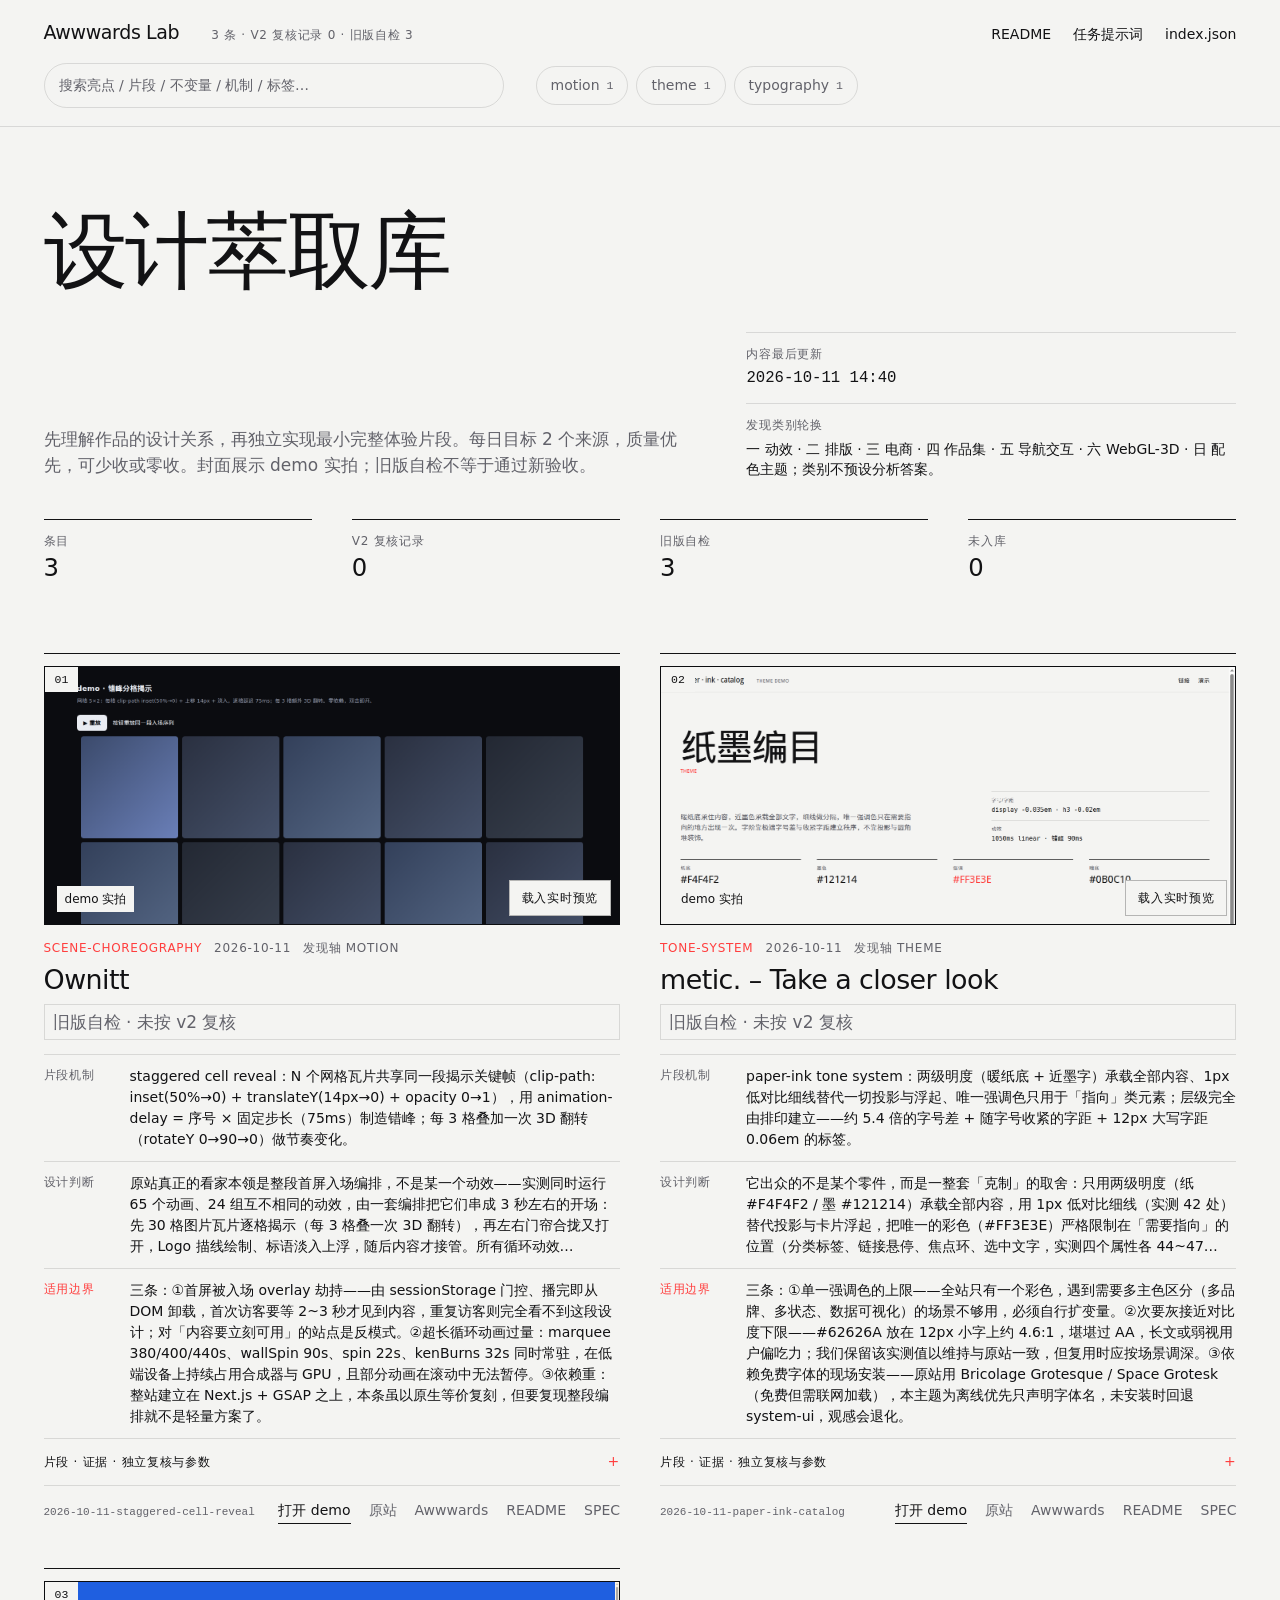
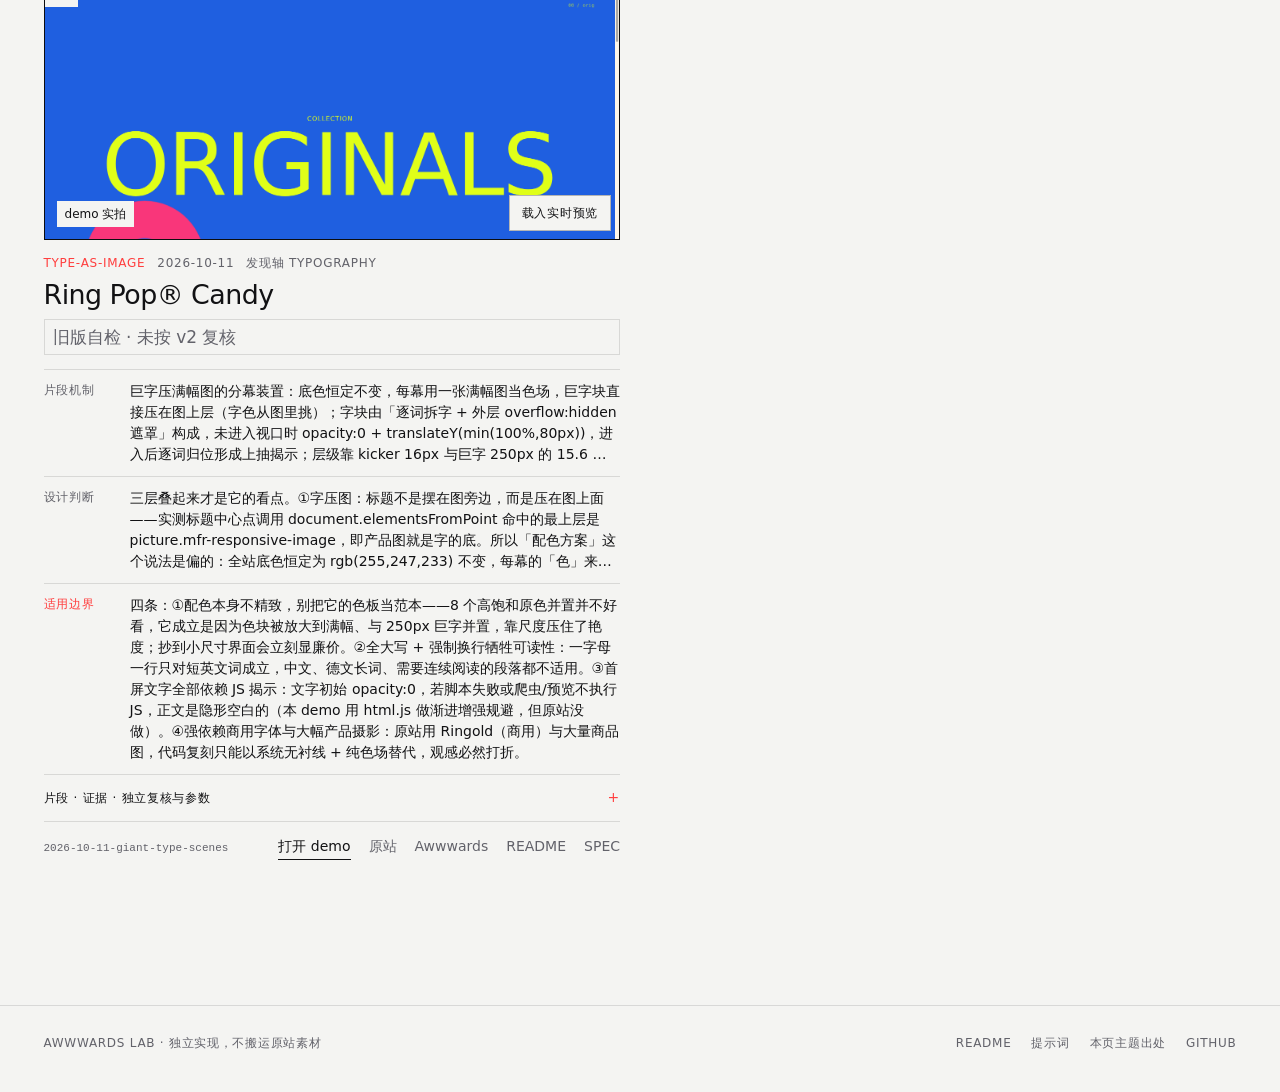
==== commit 56d7ea73: "feat(gallery): 增加分项入库校验与证据展示 透传亮点、完整片段、证据和来源记录，校验新版不变量与独立操作结果，旧条目保留旧版自检标记。  封面改为演示实拍，补充草稿入口、私有证据保护、异" ====
--- a/gallery/index.html
+++ b/gallery/index.html
@@ -4,270 +4,188 @@
 <meta charset="utf-8">
 <meta name="viewport" content="width=device-width,initial-scale=1">
 <title>Awwwards Lab · 设计萃取库</title>
-<!--
-  本页样式直接复用库内条目 entries/2026-10-11-paper-ink-catalog/src/theme.css
-  （纸墨编目主题，token 取自 metic.studio 的实测值）。
-  画廊本身就是本库「可复用」的证明：改那一个文件，本页与该条目 demo 一起变。
--->
+<!-- 复用库内纸墨编目主题；本页只添加证据与验证状态的展示。 -->
 <link rel="stylesheet" href="../entries/2026-10-11-paper-ink-catalog/src/theme.css">
 <style>
-  /* 仅本页需要的微调，不属于主题 */
-  .hero__top { display: flex; gap: 20px; align-items: baseline; flex-wrap: wrap; }
+  [hidden] { display: none !important; }
+  .hero__top { display:flex; gap:20px; align-items:baseline; flex-wrap:wrap; }
+  .plate__caption { position:absolute; bottom:12px; left:12px; z-index:1; padding:4px 8px; background:var(--paper); color:var(--ink); font-size:12px; }
+  .plate__foot .go { flex-wrap:wrap; }
+  .evidence-list, .highlight-list, .invariant-list { margin:0; padding-left:18px; }
+  .evidence-list li, .highlight-list li, .invariant-list li { margin-bottom:10px; }
+  .evidence-list a { text-decoration:underline; margin-right:10px; }
+  .review-badge { padding:4px 8px; border:var(--hairline); }
+  .review-badge--legacy { color:var(--ink-soft); }
+  .review-badge--v2 { color:var(--accent); }
+  .failed-links { display:inline-flex; flex-wrap:wrap; gap:12px; margin-left:12px; }
+  .meta__v { overflow-wrap:anywhere; }
 </style>
 </head>
 <body>
-
 <header class="top">
   <div class="shell">
     <div class="top__bar">
       <span class="top__brand">Awwwards Lab</span>
       <span class="top__stat" id="stat">…</span>
       <nav class="top__nav">
-        <a href="../README.md">README</a>
-        <a href="../PROMPT.md">任务提示词</a>
-        <a href="../index.json">index.json</a>
+        <a href="../README.md">README</a><a href="../PROMPT.md">任务提示词</a><a href="../index.json">index.json</a>
       </nav>
     </div>
     <div class="filters">
-      <input class="search" type="search" id="q" placeholder="搜索标题 / 作者 / 机制 / 标签 / 分类…" aria-label="搜索条目">
+      <input class="search" type="search" id="q" placeholder="搜索亮点 / 片段 / 不变量 / 机制 / 标签…" aria-label="搜索设计条目">
       <div class="chips" id="chips"></div>
     </div>
   </div>
 </header>
-
 <main>
   <section class="shell hero">
-    <div class="hero__top">
-      <h1 class="display">设计萃取库</h1>
-    </div>
+    <div class="hero__top"><h1 class="display">设计萃取库</h1></div>
     <div class="hero__grid">
-      <p class="lede">每天从 Awwwards 挑 2 个优秀设计，清洁室复刻（clean-room）为可复用的前端能力。人在这里就能直观看到效果，Agent 读 <span class="mono">index.json</span> 检索复用。</p>
+      <p class="lede">先理解作品的设计关系，再独立实现最小完整体验片段。每日目标 2 个来源，质量优先，可少收或零收。封面展示 demo 实拍；旧版自检不等于通过新验收。</p>
       <div class="hero__meta">
-        <div class="rule">
-          <p class="label" style="margin:0 0 6px">内容最后更新</p>
-          <p class="small mono" style="margin:0" id="updated">—</p>
-        </div>
-        <div class="rule">
-          <p class="label" style="margin:0 0 6px">类别轮换</p>
-          <p class="small" style="margin:0">一 动效 · 二 排版 · 三 电商 · 四 作品集 · 五 导航交互 · 六 WebGL-3D · 日（周日）配色主题</p>
-        </div>
+        <div class="rule"><p class="label" style="margin:0 0 6px">内容最后更新</p><p class="small mono" style="margin:0" id="updated">—</p></div>
+        <div class="rule"><p class="label" style="margin:0 0 6px">发现类别轮换</p><p class="small" style="margin:0">一 动效 · 二 排版 · 三 电商 · 四 作品集 · 五 导航交互 · 六 WebGL-3D · 日 配色主题；类别不预设分析答案。</p></div>
       </div>
     </div>
     <dl class="stats" id="stats"></dl>
   </section>
-
-  <section class="shell">
-    <div class="catalog" id="grid"></div>
-    <div class="empty" id="empty" hidden></div>
-  </section>
-
+  <section class="shell"><div class="catalog" id="grid"></div><div class="empty" id="empty" hidden></div></section>
   <section class="shell notice" id="failed" hidden></section>
 </main>
-
 <footer class="foot shell">
-  <span>Awwwards Lab · 清洁室复刻，不搬运原站素材</span>
-  <nav>
-    <a href="../README.md">README</a>
-    <a href="../PROMPT.md">提示词</a>
-    <a href="../entries/2026-10-11-paper-ink-catalog/README.md">本页主题出处</a>
-    <a href="https://github.com/Sparrived/awwwards-lab">GitHub</a>
-  </nav>
+  <span>Awwwards Lab · 独立实现，不搬运原站素材</span>
+  <nav><a href="../README.md">README</a><a href="../PROMPT.md">提示词</a><a href="../entries/2026-10-11-paper-ink-catalog/README.md">本页主题出处</a><a href="https://github.com/Sparrived/awwwards-lab">GitHub</a></nav>
 </footer>
-
-<script type="application/json" id="data">{"generated_at": "2026-10-11T12:34:00+08:00", "entries": [{"id": "2026-10-11-staggered-cell-reveal", "date": "2026-10-11", "category": "motion", "title": "Ownitt", "author": "", "tags": ["animation", "transitions", "scrolling", "storytelling", "gestures-interaction", "gsap", "react", "next-js"], "dir": "entries/2026-10-11-staggered-cell-reveal", "demo": "../entries/2026-10-11-staggered-cell-reveal/demo/index.html", "readme": "../entries/2026-10-11-staggered-cell-reveal/README.md", "source_url": "https://ownitt.fr/", "awwwards_url": "https://www.awwwards.com/sites/ownitt-2", "shot": "../entries/2026-10-11-staggered-cell-reveal/shots/original-site.png", "summary": "网格瓦片错峰揭示的入场动效：每格以 clip-path 从中心展开、轻微上移并淡入，逐格延迟 75ms。", "strength": "scene-choreography", "expression": "原站真正的看家本领是**整段首屏入场编排**，不是某一个动效——实测同时运行 65 个动画、24 组互不相同的动效，由一套编排把它们串成 3 秒左右的开场：先 30 格图片瓦片逐格揭示（每 3 格叠一次 3D 翻转），再左右门帘合拢又打开，Logo 描线绘制、标语淡入上浮，随后内容才接管。所有循环动效（marquee、旋转、脉冲）都带负延迟或超长时长（marquee 380s/400s/440s、wallSpin 90s），目的是让页面在任何时刻被截屏都是「动着的构图」而不是静止画面。本条只抽取了其中一片（瓦片揭示），其余在 motion_catalog 里备查。", "composition": "实测：入场 overlay 为 5 列 × 6 行共 30 个瓦片（__cell），网格 5 列各 228.34px、gap 8.96px（= clamp(5px,0.7vw,10px) @1280）、宽 1177.59px（= min(92vw,1260px)）、高 520px（= min(46vw,520px)）；页面共 2081 个元素；入场 overlay 播完即从 DOM 卸载，并由 sessionStorage['ownitt_intro_seen'] 门控（首访才播）。", "motion_catalog": [{"name": "IntroAnimation__cellReveal", "duration": "0.9s", "easing": "cubic-bezier(0.65, 0, 0.35, 1)", "delay": "calc(var(--i) * 75ms)", "trigger": "load 一次性（overlay 播完卸载）"}, {"name": "IntroAnimation__cellFlip", "duration": "1s", "easing": "cubic-bezier(0.77, 0, 0.175, 1)", "delay": "calc(var(--i) * 75ms)", "trigger": "nth-child(3n)"}, {"name": "IntroAnimation__doorLeftSlide / doorRightSlide", "duration": "", "easing": "", "delay": "", "trigger": "load：0%→48% 开幕、52%→100% 闭幕（关键帧实测，时长未取证）"}, {"name": "AsteriskHero__stampEnter", "duration": "0.95s", "easing": "cubic-bezier(0.16, 1, 0.3, 1)", "delay": "0.2s", "trigger": "load，fill forwards"}, {"name": "AsteriskHero__fragmentRise", "duration": "0.95s", "easing": "cubic-bezier(0.16, 1, 0.3, 1)", "delay": "0.25s / 0.55s", "trigger": "load，逐行错峰"}, {"name": "AsteriskHero__fragmentRiseAccent", "duration": "1.05s", "easing": "cubic-bezier(0.16, 1, 0.3, 1)", "delay": "0.88s", "trigger": "load"}, {"name": "AsteriskHero__spin", "duration": "22s", "easing": "linear", "delay": "0s", "trigger": "无限循环"}, {"name": "AsteriskHero__rollCities", "duration": "18s", "easing": "linear", "delay": "0s", "trigger": "无限循环"}, {"name": "AsteriskHero__dotTravel", "duration": "2.2s", "easing": "cubic-bezier(0.4, 0, 0.2, 1)", "delay": "0s", "trigger": "无限循环"}, {"name": "AsteriskHero__grainShift", "duration": "1.6s", "easing": "steps(8)", "delay": "0s", "trigger": "无限循环"}, {"name": "AsteriskHero__kenBurns", "duration": "32s", "easing": "", "delay": "0s", "trigger": "无限循环"}, {"name": "KeywordRotator__keywordRotate", "duration": "20s", "easing": "cubic-bezier(0.76, 0, 0.24, 1)", "delay": "0s", "trigger": "无限循环"}, {"name": "LocalAnchor__anchorAppear / anchorPunch", "duration": "auto（滚动驱动）", "easing": "cubic-bezier(0.22, 1, 0.36, 1)", "delay": "0s", "trigger": "滚动，fill both"}, {"name": "Manifesto__spinAst", "duration": "18s", "easing": "linear", "delay": "0s", "trigger": "无限循环"}, {"name": "Manifesto__marquee", "duration": "34s", "easing": "linear", "delay": "0s", "trigger": "无限循环"}, {"name": "ProjectsWall__wallSpin", "duration": "90s", "easing": "linear", "delay": "0s", "trigger": "无限循环"}, {"name": "ProjectsWall__marquee ×3", "duration": "380s / 400s / 440s", "easing": "linear", "delay": "-200s / -30s / -120s", "trigger": "无限循环，负延迟错相位"}, {"name": "Services__numPulse ×5", "duration": "2.2s", "easing": "ease-in-out", "delay": "0s", "trigger": "无限循环"}, {"name": "Services__ghostBreath ×5", "duration": "4s", "easing": "ease-in-out", "delay": "0s", "trigger": "无限循环"}, {"name": "Services__wordRoll ×5 / __itemsRoll ×5", "duration": "22s / 28s", "easing": "linear", "delay": "0s", "trigger": "无限循环"}, {"name": "ClientLogos__creditsRoll", "duration": "46s", "easing": "linear", "delay": "0s", "trigger": "无限循环"}, {"name": "SiteFooter__strokeDraw ×7", "duration": "1.7s", "easing": "cubic-bezier(0.77, 0, 0.175, 1)", "delay": "0 / 0.16 / 0.32 / 0.42 / 0.52 / 0.66 / 0.76s", "trigger": "进入视口，逐笔错峰"}, {"name": "CookieBanner__bannerReveal / __fadeInUp ×3 / __dotPulse", "duration": "0.75s / 0.5s / 2.4s", "easing": "cubic-bezier(0.16, 1, 0.3, 1) / ease-in-out", "delay": "0.1s / 0.35~0.55s", "trigger": "load"}, {"name": "AwwwardsBadge__pillPulse / __starSpin", "duration": "3.5s / 8s", "easing": "ease-in-out / linear", "delay": "0s", "trigger": "无限循环"}], "extracted_mechanism": "staggered cell reveal：N 个网格瓦片共享同一段揭示关键帧（clip-path: inset(50%→0) + translateY(14px→0) + opacity 0→1），用 animation-delay = 序号 × 固定步长（75ms）制造错峰；每 3 格叠加一次 3D 翻转（rotateY 0→90→0）做节奏变化。", "dont_copy": "三条：①**首屏被入场 overlay 劫持**——由 sessionStorage 门控、播完即从 DOM 卸载，首次访客要等 2~3 秒才见到内容，重复访客则完全看不到这段设计；对「内容要立刻可用」的站点是反模式。②**超长循环动画过量**：marquee 380/400/440s、wallSpin 90s、spin 22s、kenBurns 32s 同时常驻，在低端设备上持续占用合成器与 GPU，且部分动画在滚动中无法暂停。③**依赖重**：整站建立在 Next.js + GSAP 之上，本条虽以原生等价复刻，但要复现整段编排就不是轻量方案了。", "tokens": {"colors": {}, "typography": {}, "spacing": {}, "motion": {"duration": "900ms（reveal）；cellFlip 1s；grain 1800ms", "easing": "cubic-bezier(0.65, 0, 0.35, 1)（reveal）；cellFlip cubic-bezier(0.77, 0, 0.175, 1)", "trigger": "load 一次性入场（animation-fill-mode: forwards），由 sessionStorage['ownitt_intro_seen'] 门控（首访播放、复访不挂载）；错峰 delay = index × 75ms；cellFlip 复用同一 75ms 错峰"}}, "api": "CSS：容器加 class=\"sgr-grid\" 与 data-sgr，子元素 class=\"sgr-cell\"（用 style=\"--i:N\" 指定序号，或由 JS 自动编号），可选 data-flip=\"on\" 开启 3n 翻转，--sgr-cols 控制列数。JS：window.StaggerReveal.replay(gridEl) 重放；window.StaggerReveal.init(root) 手动初始化。", "entrypoints": ["src/component.css", "src/component.js"], "files": ["demo/index.html", "src/component.css", "src/component.js", "shots/original-site.png", "shots/demo.png"], "deps": [], "reuse_hints": "适合：作品集/品牌站首屏入场、图库或栏目卡的批量出现、内容段的节奏型揭示。别用：需要被反复触发的交互反馈（本条是一次性入场）；已内置 prefers-reduced-motion 降级为瞬时呈现。", "repro_notes": "原站类名带 CSS modules 前缀 IntroAnimation-module__HH0i_W__（__cell / __cellInner / __grid）；复核时必须先清 sessionStorage（门控键 ownitt_intro_seen），否则 overlay 不挂载、DOM 里查不到 __cell，会被误判为机制不存在。入场 overlay 播完即从 DOM 移除，只能截到入场结束态。自检动效要用 seek 法（pause + currentTime），标签页 hidden 时动画时钟恒为 0 但 playState 仍是 running。", "variant_of": null, "verification": {"rendered_ok": true, "console_errors": 0, "screenshot": "shots/demo.png", "checked_at": "2026-10-11T10:40:00+08:00", "note": "file:// 打开 demo：10 格，sgr-reveal 三格 delay 实测 0/75/150ms；seek 法实测 t=0 → clip-path inset(50%)/opacity 0/translateY(14px)、t=900 → inset(0%)/opacity 1/translateY(0)，与原站 @keyframes cellReveal 逐字一致；sgr-flip 已按原站 @keyframes cellFlip 改为 rotateY 0→90→0；控制台 0 报错、无外部请求。"}}, {"id": "2026-10-11-paper-ink-catalog", "date": "2026-10-11", "category": "theme", "title": "metic. – Take a closer look", "author": "", "tags": ["minimal", "typography", "design-agencies", "interaction-design", "microinteractions", "business-corporate", "animation", "sound-audio", "three-js", "webgl", "next-js", "web-interactive", "nominees"], "dir": "entries/2026-10-11-paper-ink-catalog", "demo": "../entries/2026-10-11-paper-ink-catalog/demo/index.html", "readme": "../entries/2026-10-11-paper-ink-catalog/README.md", "source_url": "https://metic.studio/en", "awwwards_url": "https://www.awwwards.com/sites/metic-take-a-closer-look", "shot": "../entries/2026-10-11-paper-ink-catalog/shots/original-site.png", "summary": "暖纸底 + 近墨色 + 细线分隔 + 单一强调色的「纸墨编目」主题：靠极端字号差与收紧字距建立秩序，卡片平面无投影，用暗底当作展品框。", "strength": "tone-system", "expression": "它出众的不是某个零件，而是一整套「克制」的取舍：只用两级明度（纸 #F4F4F2 / 墨 #121214）承载全部内容，用 1px 低对比细线（实测 42 处）替代投影与卡片浮起，把唯一的彩色（#FF3E3E）严格限制在「需要指向」的位置（分类标签、链接悬停、焦点环、选中文字，实测四个属性各 44~47 处），其余对比全靠排印——display 与正文约 5.4 倍字号差，字距随字号收紧（display -0.035em、h3 -0.02em），标签一律 12px 大写字距 0.06em。结果是页面没有任何装饰元素，却没有一处显得空。", "composition": "实测（视口 1280）：外壳 1560px 居中 + clamp(20px,3.4vw,56px) 内边距；12 栏网格 gap 40px（次级 32px / 8px）；区段纵向 padding 160px（部分 128px）；圆角只有两档（卡片 12px、药丸 999px）；细线 1px rgba(18,18,20,0.12) 共 42 处，加重变体 1px rgb(98,98,106) 13 处；字号档位 92.16 / 30.72 / 17 / 14 / 12px，比值约 5.4 : 1.8 : 1。", "motion_catalog": [{"name": "入场揭示（多组）", "duration": "1050ms", "easing": "linear", "delay": "120 / 210 / 300ms（步长 90ms）", "trigger": "load"}, {"name": "入场揭示（负延迟组）", "duration": "1050ms", "easing": "linear", "delay": "-400 / -550 / -750ms", "trigger": "load，错相位"}, {"name": "循环动效", "duration": "6000ms", "easing": "linear", "delay": "0s", "trigger": "无限循环"}, {"name": "次级揭示", "duration": "1100ms", "easing": "linear", "delay": "120 / 210 / 300ms", "trigger": "load"}], "extracted_mechanism": "paper-ink tone system：两级明度（暖纸底 + 近墨字）承载全部内容、1px 低对比细线替代一切投影与浮起、唯一强调色只用于「指向」类元素；层级完全由排印建立——约 5.4 倍的字号差 + 随字号收紧的字距 + 12px 大写字距 0.06em 的标签。", "dont_copy": "三条：①**单一强调色的上限**——全站只有一个彩色，遇到需要多主色区分（多品牌、多状态、数据可视化）的场景不够用，必须自行扩变量。②**次要灰接近对比度下限**——#62626A 放在 12px 小字上约 4.6:1，堪堪过 AA，长文或弱视用户偏吃力；我们保留该实测值以维持与原站一致，但复用时应按场景调深。③**依赖免费字体的现场安装**——原站用 Bricolage Grotesque / Space Grotesk（免费但需联网加载），本主题为离线优先只声明字体名，未安装时回退 system-ui，观感会退化。", "tokens": {"colors": {"paper": "#F4F4F2", "paper-2": "#E9E9E6", "ink": "#121214", "ink-soft": "#62626A", "accent": "#FF3E3E", "dark": "#0B0C10"}, "typography": {"displayFont": "原站 Bricolage Grotesque（免费）→ 声明字体名 + system-ui 回退", "displaySize": "92.16px（clamp 后 46→92.16px）", "displayLineHeight": "0.96（88.47px ÷ 92.16px）", "displayLetterSpacing": "-0.035em（-3.2256px @ 92.16px）", "displayWeight": "500", "h3Size": "30.72px · line-height 1.12 · letter-spacing -0.02em · weight 500", "bodyFont": "原站 Space Grotesk（免费）→ 命名 + 回退", "bodySize": "17px / line-height 1.55（26.35px）", "smallSize": "14px / line-height 1.43（20px）", "labelSize": "12px 大写 / letter-spacing 0.06em（0.72px）", "monoFont": "ui-monospace 系统等宽（用于色值/时长等 token 展示）"}, "spacing": {"sectionY": "160px（部分区段 128px），clamp 后 64→160px", "gridGap": "40px（栏间距）/ 32px / 8px", "hairline": "1px solid rgba(18,18,20,0.12)（加重变体 rgb(98,98,106)）", "radius": "卡片 12px / 药丸 999px / 极小元素 3px", "maxWidth": "1560px 外壳 + clamp(20px,3.4vw,56px) 左右内边距"}, "motion": {"duration": "1050ms（入场）/ 另有 1100ms 与 6000ms 循环", "easing": "linear（关键帧线性，节奏靠错峰而非缓动）", "trigger": "load 入场 + 循环滚动；错峰 120/210/300ms（步长 90ms），另有 -400/-750/-550ms 负延迟组"}}, "api": "引入 src/theme.css 即得全部 token 与组件类。排版原语：.display / .h2 / .h3 / .lede / .small / .label / .mono。外壳：.shell（1560px 居中 + 响应式内边距）、.top（扁平吸顶纸面栏）、.filters/.search/.chip、.hero/.stats、.foot。编目：.catalog（自适应网格）、.plate（展品卡，用 --pi 序号驱动错峰入场）、.plate__media/.plate__idx/.plate__head/.plate__title/.meta/.meta__row/.swatches/.sw/.tag/.plate__foot。换肤只需覆盖 :root 里的 --paper/--ink/--accent/--dark/--fs-*/--gap/--dur-reveal/--stagger。", "entrypoints": ["src/theme.css"], "files": ["demo/index.html", "src/theme.css", "shots/original-site.png", "shots/demo.png", "shots/catalog-in-use.png"], "deps": [], "reuse_hints": "适合：内容索引/编目/作品集/文档/杂志类界面，以及任何「内容比装饰重要」的展示页——本项目自身的画廊页就复用了它（gallery/index.html 直接 link 本条的 src/theme.css，是库内第一条被自己消费的条目）。别用：需要沉浸暗色、强科技感、游戏化或高饱和品牌表达的产品界面（纸墨底色会压制这类气质）；强调色只有一个，若项目需要多主色需自行扩展变量。", "repro_notes": "全部数值取自 https://metic.studio/en 的浏览器计算样式（getComputedStyle / document.getAnimations），非目测。复核要点：①颜色直接读 body 与元素的 backgroundColor/color 出现频次（纸底 rgb(244,244,242) 出现 152 次、墨 rgb(18,18,20) 726 次、次要 rgb(98,98,106) 305 次、强调 rgb(255,62,62) 88 次）；②强调色用途可用「统计所有元素里等于 rgb(255,62,62) 的 color/backgroundColor/borderColor/outlineColor」复核，实测各有 44~47 处；③细线是 1px rgba(18,18,20,0.12)，实测 42 处，另有 1px rgb(98,98,106) 13 处作加重变体；④区段纵向 padding 实测 160px（部分 128px），12 栏网格 gap 40px；⑤动效实测 1050ms linear，错峰 120/210/300ms（步长 90ms）以及 -400/-750/-550ms 的负延迟组。字体：原站 Bricolage Grotesque + Space Grotesk（均为免费字体），本主题为「零外网依赖」只在 font-family 里声明字体名 + 系统回退，不引 CDN；本地装了这两款免费字体即自动生效。", "variant_of": null, "verification": {"rendered_ok": true, "console_errors": 0, "screenshot": "shots/demo.png", "checked_at": "2026-10-11T11:05:00+08:00", "note": "file:// 打开 demo 与 gallery/index.html 均实测：控制台 0 报错、0 个外部网络请求；gallery 复用本条 theme.css 渲染出抬头/统计/筛选/展品卡；字体在未安装 Bricolage/Space Grotesk 的环境下按预期回退 system-ui，结构不变；prefers-reduced-motion 降级为瞬时。"}}, {"id": "2026-10-11-giant-type-scenes", "date": "2026-10-11", "category": "typography", "title": "Ring Pop® Candy", "author": "", "tags": ["e-commerce", "colorful", "microinteractions", "scrolling", "storytelling", "shopify", "figma"], "dir": "entries/2026-10-11-giant-type-scenes", "demo": "../entries/2026-10-11-giant-type-scenes/demo/index.html", "readme": "../entries/2026-10-11-giant-type-scenes/README.md", "source_url": "https://ringpopcandy.com/", "awwwards_url": "https://www.awwwards.com/sites/ring-pop-r-candy", "shot": "../entries/2026-10-11-giant-type-scenes/shots/original-site.png", "summary": "巨字 × 满幅图分幕：底色恒定（奶油 #FFF7E9），每幕一张满幅产品图当色场，巨字压在图上面；字色跟着图挑（粉字配桃底、萤光黄配蓝底）。文字本身带三层效果：逐词遮罩上抽的揭示、词级局部换色、画出来的下划线。", "strength": "type-as-image", "expression": "三层叠起来才是它的看点。①**字压图**：标题不是摆在图旁边，而是**压在图上面**——实测标题中心点调用 document.elementsFromPoint 命中的最上层是 picture.mfr-responsive-image，即产品图就是字的底。所以「配色方案」这个说法是偏的：全站底色恒定为 rgb(255,247,233) 不变，每幕的「色」来自那张满幅产品图（实测宽 1278px ≈ 视口宽，高 863~1490px），**真正逐幕变化的是字色，而字色是跟着图挑的**（粉 #E8588A 配桃底、萤光黄 #E0FF18 配蓝底、柠檬 #64F525、黄 #FFF200）。②**文字效果**（静态首屏量不到）：标题被拆成**逐词块**——div.split-text > span.split-text__inner，外层 overflow:hidden 当遮罩，未进入视口时 opacity:0 + transform:translateY(min(100%,80px))，JS 加上 .is-inview 后归位 → 巨型词块**逐词从下往上抽出来**，天然可逐词错峰；标题内可**局部换色**（.section-title .highlighted / b / strong → color: var(--highlight-color)，另有 .has-gradient-highlight 渐变）；**下划线是画出来的小条**而不是 border（strong::after { height: 0.025em; background: var(--underline-color) }）。③**层级靠极端对比**：kicker 16px 与巨字 250px = 15.6 倍字号差，同一色系里做极小+极大；分幕之间用 box-shadow: 0 -30px 40px 制造层叠感（.as-stacking-section--shadow）。", "composition": "实测（视口 1280×577）：body 底色 rgb(255,247,233) 全站恒定；14 个 section，10 个 .section-title（其中 5 个带 .as-stacking-section，高度 863 / 882 / 942 / 839 / 859px）；字号 250px（6 段）/ 160 / 128 / 120 / 102px；行高比 0.680~0.852（250/170、250/205、250/213、120/100、102/86、128/107、160/115）；字距 -0.02em；全大写；真实 h1 为 visually-hidden。满幅图宽 1278px（= 视口宽）、高 863~1490px。kicker（.small-title）16px。页面总高 11047px。", "motion_catalog": [{"name": "split-text 逐词遮罩揭示", "duration": "", "easing": "", "delay": "", "trigger": "进入视口时 JS 加 .is-inview（未进入：opacity 0 + translateY(min(100%, 80px))）"}, {"name": "floating", "duration": "", "easing": "", "delay": "", "trigger": "无限循环：0% translateY(0) → 65% translateY(15px) → 100% translateY(0)"}, {"name": "floating-reverse", "duration": "", "easing": "", "delay": "", "trigger": "同上，-15px"}, {"name": "shadow-blur", "duration": "", "easing": "", "delay": "", "trigger": "无限循环：0% blur(1.3rem) grayscale(1) brightness(0) + scale(1) skew(30deg,-4deg) → 65% blur(0.8rem) + scale(0.85) + 同斜切 → 100% 回位（随悬浮物缩小）"}, {"name": "spark", "duration": "3s", "easing": "ease-in-out", "delay": "0s", "trigger": "无限循环：scale 0 → 1 → 0"}, {"name": "spark-fast", "duration": "2s", "easing": "ease-in-out", "delay": "0s", "trigger": "同上，更快"}, {"name": "rotating", "duration": "26s", "easing": "linear", "delay": "0s", "trigger": "无限循环：rotate 0→360（另有 .rotating-slow）"}, {"name": "pulsate", "duration": "", "easing": "", "delay": "", "trigger": "无限循环：scale 1 → 0.7 → 1"}, {"name": "tada", "duration": "", "easing": "", "delay": "", "trigger": "扭动：scaleX(1) → scale3d(0.9,0.9,0.9) rotate(-3deg) → scale3d(1.1,1.1,1.1) rotate(3deg) 交替"}, {"name": "flying", "duration": "", "easing": "", "delay": "", "trigger": "left -5% → 65% 70% → 110%（横穿）"}, {"name": "waveAnimation", "duration": "", "easing": "", "delay": "", "trigger": "background-position-x 0 → 200%（背景波）"}, {"name": "dash", "duration": "1.4s", "easing": "ease-in-out", "delay": "0s", "trigger": "无限循环：stroke-dashoffset 280 → 75 且 rotate(135deg) → 280 且 rotate(450deg)"}, {"name": "arrow-move", "duration": "", "easing": "", "delay": "", "trigger": "translate(-100%) → translate(100%)（箭头穿梭）"}, {"name": "right-to-left-marquee / left-to-right-marquee", "duration": "", "easing": "", "delay": "", "trigger": "translate(0) ↔ translate(-50%)"}, {"name": "animateMenuOpen", "duration": "0.4s", "easing": "cubic-bezier(0.5, 0, 0, 1)", "delay": "0s", "trigger": "点击开菜单"}, {"name": "hover 状态（导航/图标）", "duration": "", "easing": "", "delay": "", "trigger": ".header-menu__title:hover span::after { transform: scaleX(1) }（下划线展开）／ .header__search-trigger:hover { transform: scale(1.25); filter: drop-shadow(...) } 且其六边形图标 rotate(180deg)／ .cover-image:hover { scale(1.05) }"}], "extracted_mechanism": "巨字压满幅图的分幕装置：底色恒定不变，每幕用一张满幅图当色场，巨字块直接压在图上层（字色从图里挑）；字块由「逐词拆字 + 外层 overflow:hidden 遮罩」构成，未进入视口时 opacity:0 + translateY(min(100%,80px))，进入后逐词归位形成上抽揭示；层级靠 kicker 16px 与巨字 250px 的 15.6 倍字号差建立；分幕之间以上投影制造层叠感。", "dont_copy": "四条：①**配色本身不精致，别把它的色板当范本**——8 个高饱和原色并置并不好看，它成立是因为色块被放大到满幅、与 250px 巨字并置，靠尺度压住了艳度；抄到小尺寸界面会立刻显廉价。②**全大写 + 强制换行牺牲可读性**：一字母一行只对短英文词成立，中文、德文长词、需要连续阅读的段落都不适用。③**首屏文字全部依赖 JS 揭示**：文字初始 opacity:0，若脚本失败或爬虫/预览不执行 JS，正文是隐形空白的（本 demo 用 html.js 做渐进增强规避，但原站没做）。④**强依赖商用字体与大幅产品摄影**：原站用 Ringold（商用）与大量商品图，代码复刻只能以系统无衬线 + 纯色场替代，观感必然打折。", "tokens": {"colors": {"ground": "#FFF7E9", "ink": "#141723", "pink": "#E8588A", "neon": "#E0FF18", "yellow": "#FFF200", "lime": "#64F525", "deep": "#38292B", "field-blue": "#1F5FE0"}, "typography": {"sceneTitleSize": "250px / 160px / 128px / 120px / 102px（逐幕变化，实测）", "sceneTitleLineHeight": "170 / 205 / 213px（行高比 0.680 / 0.820 / 0.852，小字号同比）", "sceneTitleLetterSpacing": "-0.02em（-5px @ 250px）", "sceneTitleTransform": "uppercase", "kickerSize": "16px（与巨字 250px 差 15.6 倍）", "highlightColor": "var(--highlight-color)，用于标题内 .highlighted / b / strong 的局部换色", "underline": "strong::after 画出的 0.025em 高小条，色走 var(--underline-color)", "displayFont": "原站 Ringold（商用）→ 免费替代 system-ui / Helvetica Neue"}, "spacing": {"sceneHeight": "整屏（实测 839 / 859 / 863 / 882 / 942px）", "fullBleedWidth": "1278px（视口 1280，即满宽）", "stackingShadow": "0 -30px 40px rgba(0,0,0,.25)（分幕层叠感）", "revealOffset": "translateY(min(100%, 80px))"}, "motion": {"duration": "站点自有 @keyframes 共 25 个；逐个取到时长的 4 个：0.4s / 2.25s / 1.4s / 1s", "easing": "linear、ease-in-out、cubic-bezier(0.5,0,0,1)、step-end", "trigger": "以「进入视口加 .is-inview」与 hover 状态为主，非自动播放"}}, "api": "引入 src/scenes.css；每幕一个 section.scene + section.scene__field（色场）；标题里**每个词**包一层 .word > .word__in（.word 提供 overflow:hidden 遮罩，故每词独占一行）。变量：--field 场色、color 字色、--fs 字号、--lh 行高比、--highlight-color 局部高亮色、--underline-color 下划线色、--i 词序号（决定错峰延迟）。揭示由 demo 里 12 行脚本加 .is-inview 触发；未启用 JS 时（html 上没有 .js）词直接可见。", "entrypoints": ["src/scenes.css"], "files": ["demo/index.html", "src/scenes.css", "shots/original-site.png", "shots/demo.png"], "deps": [], "reuse_hints": "适合：品牌/活动/电商首屏、需要「一句话当主视觉」的落地页、章节式滚动叙事、展会/菜单/唱片等以文字为主体的场景；尤其适合「有大幅产品图/摄影素材可当色场」的品牌。别用：需要连续阅读的正文页、信息密度高的后台、中文长标题（强制换行对中文不成立）、需要小尺寸呈现的场景（力量全来自尺度）、以及没有 JS 也要保证正文可见的页面（除非照本 demo 做渐进增强）。", "repro_notes": "①本条被复写过三版，v1 误记为「糖果配色主题」、v2 只改了轴与字段、v3（本条）才挖到真机制：原因是我一直在量「好测量的东西」（色值/字号），而它的看点在于**层叠关系与状态**。②**别把满幅图自带的大色块当成站点的配色方案**：全站底色恒为 rgb(255,247,233)，蓝/红等都是产品图自己的底色；取样时要把「图片」与「CSS 背景」分开（可用 document.elementsFromPoint 看字底下压着什么、用 img 的几何尺寸判断是否满幅）。③文字效果只在**状态切换**时可见，必须主动触发：枚举状态类名（.is-inview / .aos-animate / [split-text=\"fadeUp\"]）并对比状态前后的计算样式，静态首屏量不到。④@keyframes 要取**正文**（名字只是索引）：本条已拿到 floating / shadow-blur / spark / tada / flying / waveAnimation / dash / arrow-move / marquee 的关键帧原文；25 个里 2 个（onetrust-fade-in、ot-go-spin）属第三方 OneTrust cookie 组件，不计入。⑤`getAnimations().length === 0` ≠ 静态站点（本条站内有 25 个 keyframes + 147 处 transition）。⑥复刻时踩到两个真坑，都写在了 src/scenes.css 注释里：**容器上的 overflow:hidden 会变成滚动容器，使子元素的 view() 时间线以该容器为 scrollport**（改 overflow:clip）；**IntersectionObserver 对被跳滚跳过的元素不回调**（实测跳到底部只揭开 3/17 个词，改用 rAF 节流的滚动位置检查）。⑦色值由 rgb() 归一化为 hex。", "variant_of": null, "verification": {"rendered_ok": true, "console_errors": 0, "screenshot": "shots/demo.png", "checked_at": "2026-10-11T12:45:00+08:00", "note": "demo 在 4 个视口实测（1440×900 / 1280×577 / 1920×1080 / 390×844）：标题零横向溢出、零纵向溢出；控制台 0 报错。揭示机制实测：顶部 1 个词已揭示、其余 16 个 opacity 0 且**视口内无未揭示元素**；直接跳到底部 17/17 全部揭示（跳滚不漏）；缓滚一遍后 17/17 opacity 1；回顶无空白词。floating / shadow-blur / spark 关键帧按原站原文复刻并常驻循环。字号取「宽度约束（最长单词字符数）」与「高度约束（行数 × 行高比）」的较小值，已按实测字形推进 0.588em/字符 反推。"}}], "failed": []}</script>
+<script type="application/json" id="data">{"schema_version": 2, "generated_at": "2026-10-11T14:40:40+08:00", "generator": "scripts/build_gallery.py", "count": 3, "entries": [{"id": "2026-10-11-staggered-cell-reveal", "date": "2026-10-11", "schema_version": 1, "verification_tier": "legacy-self-report", "category": "motion", "source": {"awwwards_url": "https://www.awwwards.com/sites/ownitt-2", "live_url": "https://ownitt.fr/", "title": "Ownitt", "author": "", "award_date": "", "tags": ["animation", "transitions", "scrolling", "storytelling", "gestures-interaction", "gsap", "react", "next-js"]}, "title": "Ownitt", "author": "", "tags": ["animation", "transitions", "scrolling", "storytelling", "gestures-interaction", "gsap", "react", "next-js"], "dir": "entries/2026-10-11-staggered-cell-reveal", "demo": "../entries/2026-10-11-staggered-cell-reveal/demo/index.html", "readme": "../entries/2026-10-11-staggered-cell-reveal/README.md", "spec": "../entries/2026-10-11-staggered-cell-reveal/SPEC.json", "source_url": "https://ownitt.fr/", "awwwards_url": "https://www.awwwards.com/sites/ownitt-2", "shot": "../entries/2026-10-11-staggered-cell-reveal/shots/demo.png", "shot_kind": "demo", "summary": "网格瓦片错峰揭示的入场动效：每格以 clip-path 从中心展开、轻微上移并淡入，逐格延迟 75ms。", "strength": "scene-choreography", "expression": "原站真正的看家本领是**整段首屏入场编排**，不是某一个动效——实测同时运行 65 个动画、24 组互不相同的动效，由一套编排把它们串成 3 秒左右的开场：先 30 格图片瓦片逐格揭示（每 3 格叠一次 3D 翻转），再左右门帘合拢又打开，Logo 描线绘制、标语淡入上浮，随后内容才接管。所有循环动效（marquee、旋转、脉冲）都带负延迟或超长时长（marquee 380s/400s/440s、wallSpin 90s），目的是让页面在任何时刻被截屏都是「动着的构图」而不是静止画面。本条只抽取了其中一片（瓦片揭示），其余在 motion_catalog 里备查。", "composition": "实测：入场 overlay 为 5 列 × 6 行共 30 个瓦片（__cell），网格 5 列各 228.34px、gap 8.96px（= clamp(5px,0.7vw,10px) @1280）、宽 1177.59px（= min(92vw,1260px)）、高 520px（= min(46vw,520px)）；页面共 2081 个元素；入场 overlay 播完即从 DOM 卸载，并由 sessionStorage['ownitt_intro_seen'] 门控（首访才播）。", "highlights": [], "selected_fragment": {}, "evidence": [], "motion_catalog": [{"name": "IntroAnimation__cellReveal", "duration": "0.9s", "easing": "cubic-bezier(0.65, 0, 0.35, 1)", "delay": "calc(var(--i) * 75ms)", "trigger": "load 一次性（overlay 播完卸载）"}, {"name": "IntroAnimation__cellFlip", "duration": "1s", "easing": "cubic-bezier(0.77, 0, 0.175, 1)", "delay": "calc(var(--i) * 75ms)", "trigger": "nth-child(3n)"}, {"name": "IntroAnimation__doorLeftSlide / doorRightSlide", "duration": "", "easing": "", "delay": "", "trigger": "load：0%→48% 开幕、52%→100% 闭幕（关键帧实测，时长未取证）"}, {"name": "AsteriskHero__stampEnter", "duration": "0.95s", "easing": "cubic-bezier(0.16, 1, 0.3, 1)", "delay": "0.2s", "trigger": "load，fill forwards"}, {"name": "AsteriskHero__fragmentRise", "duration": "0.95s", "easing": "cubic-bezier(0.16, 1, 0.3, 1)", "delay": "0.25s / 0.55s", "trigger": "load，逐行错峰"}, {"name": "AsteriskHero__fragmentRiseAccent", "duration": "1.05s", "easing": "cubic-bezier(0.16, 1, 0.3, 1)", "delay": "0.88s", "trigger": "load"}, {"name": "AsteriskHero__spin", "duration": "22s", "easing": "linear", "delay": "0s", "trigger": "无限循环"}, {"name": "AsteriskHero__rollCities", "duration": "18s", "easing": "linear", "delay": "0s", "trigger": "无限循环"}, {"name": "AsteriskHero__dotTravel", "duration": "2.2s", "easing": "cubic-bezier(0.4, 0, 0.2, 1)", "delay": "0s", "trigger": "无限循环"}, {"name": "AsteriskHero__grainShift", "duration": "1.6s", "easing": "steps(8)", "delay": "0s", "trigger": "无限循环"}, {"name": "AsteriskHero__kenBurns", "duration": "32s", "easing": "", "delay": "0s", "trigger": "无限循环"}, {"name": "KeywordRotator__keywordRotate", "duration": "20s", "easing": "cubic-bezier(0.76, 0, 0.24, 1)", "delay": "0s", "trigger": "无限循环"}, {"name": "LocalAnchor__anchorAppear / anchorPunch", "duration": "auto（滚动驱动）", "easing": "cubic-bezier(0.22, 1, 0.36, 1)", "delay": "0s", "trigger": "滚动，fill both"}, {"name": "Manifesto__spinAst", "duration": "18s", "easing": "linear", "delay": "0s", "trigger": "无限循环"}, {"name": "Manifesto__marquee", "duration": "34s", "easing": "linear", "delay": "0s", "trigger": "无限循环"}, {"name": "ProjectsWall__wallSpin", "duration": "90s", "easing": "linear", "delay": "0s", "trigger": "无限循环"}, {"name": "ProjectsWall__marquee ×3", "duration": "380s / 400s / 440s", "easing": "linear", "delay": "-200s / -30s / -120s", "trigger": "无限循环，负延迟错相位"}, {"name": "Services__numPulse ×5", "duration": "2.2s", "easing": "ease-in-out", "delay": "0s", "trigger": "无限循环"}, {"name": "Services__ghostBreath ×5", "duration": "4s", "easing": "ease-in-out", "delay": "0s", "trigger": "无限循环"}, {"name": "Services__wordRoll ×5 / __itemsRoll ×5", "duration": "22s / 28s", "easing": "linear", "delay": "0s", "trigger": "无限循环"}, {"name": "ClientLogos__creditsRoll", "duration": "46s", "easing": "linear", "delay": "0s", "trigger": "无限循环"}, {"name": "SiteFooter__strokeDraw ×7", "duration": "1.7s", "easing": "cubic-bezier(0.77, 0, 0.175, 1)", "delay": "0 / 0.16 / 0.32 / 0.42 / 0.52 / 0.66 / 0.76s", "trigger": "进入视口，逐笔错峰"}, {"name": "CookieBanner__bannerReveal / __fadeInUp ×3 / __dotPulse", "duration": "0.75s / 0.5s / 2.4s", "easing": "cubic-bezier(0.16, 1, 0.3, 1) / ease-in-out", "delay": "0.1s / 0.35~0.55s", "trigger": "load"}, {"name": "AwwwardsBadge__pillPulse / __starSpin", "duration": "3.5s / 8s", "easing": "ease-in-out / linear", "delay": "0s", "trigger": "无限循环"}], "extracted_mechanism": "staggered cell reveal：N 个网格瓦片共享同一段揭示关键帧（clip-path: inset(50%→0) + translateY(14px→0) + opacity 0→1），用 animation-delay = 序号 × 固定步长（75ms）制造错峰；每 3 格叠加一次 3D 翻转（rotateY 0→90→0）做节奏变化。", "dont_copy": "三条：①**首屏被入场 overlay 劫持**——由 sessionStorage 门控、播完即从 DOM 卸载，首次访客要等 2~3 秒才见到内容，重复访客则完全看不到这段设计；对「内容要立刻可用」的站点是反模式。②**超长循环动画过量**：marquee 380/400/440s、wallSpin 90s、spin 22s、kenBurns 32s 同时常驻，在低端设备上持续占用合成器与 GPU，且部分动画在滚动中无法暂停。③**依赖重**：整站建立在 Next.js + GSAP 之上，本条虽以原生等价复刻，但要复现整段编排就不是轻量方案了。", "tokens": {"colors": {}, "typography": {}, "spacing": {}, "motion": {"duration": "900ms（reveal）；cellFlip 1s；grain 1800ms", "easing": "cubic-bezier(0.65, 0, 0.35, 1)（reveal）；cellFlip cubic-bezier(0.77, 0, 0.175, 1)", "trigger": "load 一次性入场（animation-fill-mode: forwards），由 sessionStorage['ownitt_intro_seen'] 门控（首访播放、复访不挂载）；错峰 delay = index × 75ms；cellFlip 复用同一 75ms 错峰"}}, "api": "CSS：容器加 class=\"sgr-grid\" 与 data-sgr，子元素 class=\"sgr-cell\"（用 style=\"--i:N\" 指定序号，或由 JS 自动编号），可选 data-flip=\"on\" 开启 3n 翻转，--sgr-cols 控制列数。JS：window.StaggerReveal.replay(gridEl) 重放；window.StaggerReveal.init(root) 手动初始化。", "entrypoints": ["src/component.css", "src/component.js"], "files": ["demo/index.html", "src/component.css", "src/component.js", "shots/original-site.png", "shots/demo.png"], "deps": [], "reuse_hints": "适合：作品集/品牌站首屏入场、图库或栏目卡的批量出现、内容段的节奏型揭示。别用：需要被反复触发的交互反馈（本条是一次性入场）；已内置 prefers-reduced-motion 降级为瞬时呈现。", "repro_notes": "原站类名带 CSS modules 前缀 IntroAnimation-module__HH0i_W__（__cell / __cellInner / __grid）；复核时必须先清 sessionStorage（门控键 ownitt_intro_seen），否则 overlay 不挂载、DOM 里查不到 __cell，会被误判为机制不存在。入场 overlay 播完即从 DOM 移除，只能截到入场结束态。自检动效要用 seek 法（pause + currentTime），标签页 hidden 时动画时钟恒为 0 但 playState 仍是 running。", "variant_of": null, "verification": {"rendered_ok": true, "console_errors": 0, "screenshot": "shots/demo.png", "checked_at": "2026-10-11T10:40:00+08:00", "note": "file:// 打开 demo：10 格，sgr-reveal 三格 delay 实测 0/75/150ms；seek 法实测 t=0 → clip-path inset(50%)/opacity 0/translateY(14px)、t=900 → inset(0%)/opacity 1/translateY(0)，与原站 @keyframes cellReveal 逐字一致；sgr-flip 已按原站 @keyframes cellFlip 改为 rotateY 0→90→0；控制台 0 报错、无外部请求。"}}, {"id": "2026-10-11-paper-ink-catalog", "date": "2026-10-11", "schema_version": 1, "verification_tier": "legacy-self-report", "category": "theme", "source": {"awwwards_url": "https://www.awwwards.com/sites/metic-take-a-closer-look", "live_url": "https://metic.studio/en", "title": "metic. – Take a closer look", "author": "", "award_date": "", "tags": ["minimal", "typography", "design-agencies", "interaction-design", "microinteractions", "business-corporate", "animation", "sound-audio", "three-js", "webgl", "next-js", "web-interactive", "nominees"]}, "title": "metic. – Take a closer look", "author": "", "tags": ["minimal", "typography", "design-agencies", "interaction-design", "microinteractions", "business-corporate", "animation", "sound-audio", "three-js", "webgl", "next-js", "web-interactive", "nominees"], "dir": "entries/2026-10-11-paper-ink-catalog", "demo": "../entries/2026-10-11-paper-ink-catalog/demo/index.html", "readme": "../entries/2026-10-11-paper-ink-catalog/README.md", "spec": "../entries/2026-10-11-paper-ink-catalog/SPEC.json", "source_url": "https://metic.studio/en", "awwwards_url": "https://www.awwwards.com/sites/metic-take-a-closer-look", "shot": "../entries/2026-10-11-paper-ink-catalog/shots/demo.png", "shot_kind": "demo", "summary": "暖纸底 + 近墨色 + 细线分隔 + 单一强调色的「纸墨编目」主题：靠极端字号差与收紧字距建立秩序，卡片平面无投影，用暗底当作展品框。", "strength": "tone-system", "expression": "它出众的不是某个零件，而是一整套「克制」的取舍：只用两级明度（纸 #F4F4F2 / 墨 #121214）承载全部内容，用 1px 低对比细线（实测 42 处）替代投影与卡片浮起，把唯一的彩色（#FF3E3E）严格限制在「需要指向」的位置（分类标签、链接悬停、焦点环、选中文字，实测四个属性各 44~47 处），其余对比全靠排印——display 与正文约 5.4 倍字号差，字距随字号收紧（display -0.035em、h3 -0.02em），标签一律 12px 大写字距 0.06em。结果是页面没有任何装饰元素，却没有一处显得空。", "composition": "实测（视口 1280）：外壳 1560px 居中 + clamp(20px,3.4vw,56px) 内边距；12 栏网格 gap 40px（次级 32px / 8px）；区段纵向 padding 160px（部分 128px）；圆角只有两档（卡片 12px、药丸 999px）；细线 1px rgba(18,18,20,0.12) 共 42 处，加重变体 1px rgb(98,98,106) 13 处；字号档位 92.16 / 30.72 / 17 / 14 / 12px，比值约 5.4 : 1.8 : 1。", "highlights": [], "selected_fragment": {}, "evidence": [], "motion_catalog": [{"name": "入场揭示（多组）", "duration": "1050ms", "easing": "linear", "delay": "120 / 210 / 300ms（步长 90ms）", "trigger": "load"}, {"name": "入场揭示（负延迟组）", "duration": "1050ms", "easing": "linear", "delay": "-400 / -550 / -750ms", "trigger": "load，错相位"}, {"name": "循环动效", "duration": "6000ms", "easing": "linear", "delay": "0s", "trigger": "无限循环"}, {"name": "次级揭示", "duration": "1100ms", "easing": "linear", "delay": "120 / 210 / 300ms", "trigger": "load"}], "extracted_mechanism": "paper-ink tone system：两级明度（暖纸底 + 近墨字）承载全部内容、1px 低对比细线替代一切投影与浮起、唯一强调色只用于「指向」类元素；层级完全由排印建立——约 5.4 倍的字号差 + 随字号收紧的字距 + 12px 大写字距 0.06em 的标签。", "dont_copy": "三条：①**单一强调色的上限**——全站只有一个彩色，遇到需要多主色区分（多品牌、多状态、数据可视化）的场景不够用，必须自行扩变量。②**次要灰接近对比度下限**——#62626A 放在 12px 小字上约 4.6:1，堪堪过 AA，长文或弱视用户偏吃力；我们保留该实测值以维持与原站一致，但复用时应按场景调深。③**依赖免费字体的现场安装**——原站用 Bricolage Grotesque / Space Grotesk（免费但需联网加载），本主题为离线优先只声明字体名，未安装时回退 system-ui，观感会退化。", "tokens": {"colors": {"paper": "#F4F4F2", "paper-2": "#E9E9E6", "ink": "#121214", "ink-soft": "#62626A", "accent": "#FF3E3E", "dark": "#0B0C10"}, "typography": {"displayFont": "原站 Bricolage Grotesque（免费）→ 声明字体名 + system-ui 回退", "displaySize": "92.16px（clamp 后 46→92.16px）", "displayLineHeight": "0.96（88.47px ÷ 92.16px）", "displayLetterSpacing": "-0.035em（-3.2256px @ 92.16px）", "displayWeight": "500", "h3Size": "30.72px · line-height 1.12 · letter-spacing -0.02em · weight 500", "bodyFont": "原站 Space Grotesk（免费）→ 命名 + 回退", "bodySize": "17px / line-height 1.55（26.35px）", "smallSize": "14px / line-height 1.43（20px）", "labelSize": "12px 大写 / letter-spacing 0.06em（0.72px）", "monoFont": "ui-monospace 系统等宽（用于色值/时长等 token 展示）"}, "spacing": {"sectionY": "160px（部分区段 128px），clamp 后 64→160px", "gridGap": "40px（栏间距）/ 32px / 8px", "hairline": "1px solid rgba(18,18,20,0.12)（加重变体 rgb(98,98,106)）", "radius": "卡片 12px / 药丸 999px / 极小元素 3px", "maxWidth": "1560px 外壳 + clamp(20px,3.4vw,56px) 左右内边距"}, "motion": {"duration": "1050ms（入场）/ 另有 1100ms 与 6000ms 循环", "easing": "linear（关键帧线性，节奏靠错峰而非缓动）", "trigger": "load 入场 + 循环滚动；错峰 120/210/300ms（步长 90ms），另有 -400/-750/-550ms 负延迟组"}}, "api": "引入 src/theme.css 即得全部 token 与组件类。排版原语：.display / .h2 / .h3 / .lede / .small / .label / .mono。外壳：.shell（1560px 居中 + 响应式内边距）、.top（扁平吸顶纸面栏）、.filters/.search/.chip、.hero/.stats、.foot。编目：.catalog（自适应网格）、.plate（展品卡，用 --pi 序号驱动错峰入场）、.plate__media/.plate__idx/.plate__head/.plate__title/.meta/.meta__row/.swatches/.sw/.tag/.plate__foot。换肤只需覆盖 :root 里的 --paper/--ink/--accent/--dark/--fs-*/--gap/--dur-reveal/--stagger。", "entrypoints": ["src/theme.css"], "files": ["demo/index.html", "src/theme.css", "shots/original-site.png", "shots/demo.png", "shots/catalog-in-use.png"], "deps": [], "reuse_hints": "适合：内容索引/编目/作品集/文档/杂志类界面，以及任何「内容比装饰重要」的展示页——本项目自身的画廊页就复用了它（gallery/index.html 直接 link 本条的 src/theme.css，是库内第一条被自己消费的条目）。别用：需要沉浸暗色、强科技感、游戏化或高饱和品牌表达的产品界面（纸墨底色会压制这类气质）；强调色只有一个，若项目需要多主色需自行扩展变量。", "repro_notes": "全部数值取自 https://metic.studio/en 的浏览器计算样式（getComputedStyle / document.getAnimations），非目测。复核要点：①颜色直接读 body 与元素的 backgroundColor/color 出现频次（纸底 rgb(244,244,242) 出现 152 次、墨 rgb(18,18,20) 726 次、次要 rgb(98,98,106) 305 次、强调 rgb(255,62,62) 88 次）；②强调色用途可用「统计所有元素里等于 rgb(255,62,62) 的 color/backgroundColor/borderColor/outlineColor」复核，实测各有 44~47 处；③细线是 1px rgba(18,18,20,0.12)，实测 42 处，另有 1px rgb(98,98,106) 13 处作加重变体；④区段纵向 padding 实测 160px（部分 128px），12 栏网格 gap 40px；⑤动效实测 1050ms linear，错峰 120/210/300ms（步长 90ms）以及 -400/-750/-550ms 的负延迟组。字体：原站 Bricolage Grotesque + Space Grotesk（均为免费字体），本主题为「零外网依赖」只在 font-family 里声明字体名 + 系统回退，不引 CDN；本地装了这两款免费字体即自动生效。", "variant_of": null, "verification": {"rendered_ok": true, "console_errors": 0, "screenshot": "shots/demo.png", "checked_at": "2026-10-11T11:05:00+08:00", "note": "file:// 打开 demo 与 gallery/index.html 均实测：控制台 0 报错、0 个外部网络请求；gallery 复用本条 theme.css 渲染出抬头/统计/筛选/展品卡；字体在未安装 Bricolage/Space Grotesk 的环境下按预期回退 system-ui，结构不变；prefers-reduced-motion 降级为瞬时。"}}, {"id": "2026-10-11-giant-type-scenes", "date": "2026-10-11", "schema_version": 1, "verification_tier": "legacy-self-report", "category": "typography", "source": {"awwwards_url": "https://www.awwwards.com/sites/ring-pop-r-candy", "live_url": "https://ringpopcandy.com/", "title": "Ring Pop® Candy", "author": "", "award_date": "", "tags": ["e-commerce", "colorful", "microinteractions", "scrolling", "storytelling", "shopify", "figma"]}, "title": "Ring Pop® Candy", "author": "", "tags": ["e-commerce", "colorful", "microinteractions", "scrolling", "storytelling", "shopify", "figma"], "dir": "entries/2026-10-11-giant-type-scenes", "demo": "../entries/2026-10-11-giant-type-scenes/demo/index.html", "readme": "../entries/2026-10-11-giant-type-scenes/README.md", "spec": "../entries/2026-10-11-giant-type-scenes/SPEC.json", "source_url": "https://ringpopcandy.com/", "awwwards_url": "https://www.awwwards.com/sites/ring-pop-r-candy", "shot": "../entries/2026-10-11-giant-type-scenes/shots/demo.png", "shot_kind": "demo", "summary": "巨字 × 满幅图分幕：底色恒定（奶油 #FFF7E9），每幕一张满幅产品图当色场，巨字压在图上面；字色跟着图挑（粉字配桃底、萤光黄配蓝底）。文字本身带三层效果：逐词遮罩上抽的揭示、词级局部换色、画出来的下划线。", "strength": "type-as-image", "expression": "三层叠起来才是它的看点。①**字压图**：标题不是摆在图旁边，而是**压在图上面**——实测标题中心点调用 document.elementsFromPoint 命中的最上层是 picture.mfr-responsive-image，即产品图就是字的底。所以「配色方案」这个说法是偏的：全站底色恒定为 rgb(255,247,233) 不变，每幕的「色」来自那张满幅产品图（实测宽 1278px ≈ 视口宽，高 863~1490px），**真正逐幕变化的是字色，而字色是跟着图挑的**（粉 #E8588A 配桃底、萤光黄 #E0FF18 配蓝底、柠檬 #64F525、黄 #FFF200）。②**文字效果**（静态首屏量不到）：标题被拆成**逐词块**——div.split-text > span.split-text__inner，外层 overflow:hidden 当遮罩，未进入视口时 opacity:0 + transform:translateY(min(100%,80px))，JS 加上 .is-inview 后归位 → 巨型词块**逐词从下往上抽出来**，天然可逐词错峰；标题内可**局部换色**（.section-title .highlighted / b / strong → color: var(--highlight-color)，另有 .has-gradient-highlight 渐变）；**下划线是画出来的小条**而不是 border（strong::after { height: 0.025em; background: var(--underline-color) }）。③**层级靠极端对比**：kicker 16px 与巨字 250px = 15.6 倍字号差，同一色系里做极小+极大；分幕之间用 box-shadow: 0 -30px 40px 制造层叠感（.as-stacking-section--shadow）。", "composition": "实测（视口 1280×577）：body 底色 rgb(255,247,233) 全站恒定；14 个 section，10 个 .section-title（其中 5 个带 .as-stacking-section，高度 863 / 882 / 942 / 839 / 859px）；字号 250px（6 段）/ 160 / 128 / 120 / 102px；行高比 0.680~0.852（250/170、250/205、250/213、120/100、102/86、128/107、160/115）；字距 -0.02em；全大写；真实 h1 为 visually-hidden。满幅图宽 1278px（= 视口宽）、高 863~1490px。kicker（.small-title）16px。页面总高 11047px。", "highlights": [], "selected_fragment": {}, "evidence": [], "motion_catalog": [{"name": "split-text 逐词遮罩揭示", "duration": "", "easing": "", "delay": "", "trigger": "进入视口时 JS 加 .is-inview（未进入：opacity 0 + translateY(min(100%, 80px))）"}, {"name": "floating", "duration": "", "easing": "", "delay": "", "trigger": "无限循环：0% translateY(0) → 65% translateY(15px) → 100% translateY(0)"}, {"name": "floating-reverse", "duration": "", "easing": "", "delay": "", "trigger": "同上，-15px"}, {"name": "shadow-blur", "duration": "", "easing": "", "delay": "", "trigger": "无限循环：0% blur(1.3rem) grayscale(1) brightness(0) + scale(1) skew(30deg,-4deg) → 65% blur(0.8rem) + scale(0.85) + 同斜切 → 100% 回位（随悬浮物缩小）"}, {"name": "spark", "duration": "3s", "easing": "ease-in-out", "delay": "0s", "trigger": "无限循环：scale 0 → 1 → 0"}, {"name": "spark-fast", "duration": "2s", "easing": "ease-in-out", "delay": "0s", "trigger": "同上，更快"}, {"name": "rotating", "duration": "26s", "easing": "linear", "delay": "0s", "trigger": "无限循环：rotate 0→360（另有 .rotating-slow）"}, {"name": "pulsate", "duration": "", "easing": "", "delay": "", "trigger": "无限循环：scale 1 → 0.7 → 1"}, {"name": "tada", "duration": "", "easing": "", "delay": "", "trigger": "扭动：scaleX(1) → scale3d(0.9,0.9,0.9) rotate(-3deg) → scale3d(1.1,1.1,1.1) rotate(3deg) 交替"}, {"name": "flying", "duration": "", "easing": "", "delay": "", "trigger": "left -5% → 65% 70% → 110%（横穿）"}, {"name": "waveAnimation", "duration": "", "easing": "", "delay": "", "trigger": "background-position-x 0 → 200%（背景波）"}, {"name": "dash", "duration": "1.4s", "easing": "ease-in-out", "delay": "0s", "trigger": "无限循环：stroke-dashoffset 280 → 75 且 rotate(135deg) → 280 且 rotate(450deg)"}, {"name": "arrow-move", "duration": "", "easing": "", "delay": "", "trigger": "translate(-100%) → translate(100%)（箭头穿梭）"}, {"name": "right-to-left-marquee / left-to-right-marquee", "duration": "", "easing": "", "delay": "", "trigger": "translate(0) ↔ translate(-50%)"}, {"name": "animateMenuOpen", "duration": "0.4s", "easing": "cubic-bezier(0.5, 0, 0, 1)", "delay": "0s", "trigger": "点击开菜单"}, {"name": "hover 状态（导航/图标）", "duration": "", "easing": "", "delay": "", "trigger": ".header-menu__title:hover span::after { transform: scaleX(1) }（下划线展开）／ .header__search-trigger:hover { transform: scale(1.25); filter: drop-shadow(...) } 且其六边形图标 rotate(180deg)／ .cover-image:hover { scale(1.05) }"}], "extracted_mechanism": "巨字压满幅图的分幕装置：底色恒定不变，每幕用一张满幅图当色场，巨字块直接压在图上层（字色从图里挑）；字块由「逐词拆字 + 外层 overflow:hidden 遮罩」构成，未进入视口时 opacity:0 + translateY(min(100%,80px))，进入后逐词归位形成上抽揭示；层级靠 kicker 16px 与巨字 250px 的 15.6 倍字号差建立；分幕之间以上投影制造层叠感。", "dont_copy": "四条：①**配色本身不精致，别把它的色板当范本**——8 个高饱和原色并置并不好看，它成立是因为色块被放大到满幅、与 250px 巨字并置，靠尺度压住了艳度；抄到小尺寸界面会立刻显廉价。②**全大写 + 强制换行牺牲可读性**：一字母一行只对短英文词成立，中文、德文长词、需要连续阅读的段落都不适用。③**首屏文字全部依赖 JS 揭示**：文字初始 opacity:0，若脚本失败或爬虫/预览不执行 JS，正文是隐形空白的（本 demo 用 html.js 做渐进增强规避，但原站没做）。④**强依赖商用字体与大幅产品摄影**：原站用 Ringold（商用）与大量商品图，代码复刻只能以系统无衬线 + 纯色场替代，观感必然打折。", "tokens": {"colors": {"ground": "#FFF7E9", "ink": "#141723", "pink": "#E8588A", "neon": "#E0FF18", "yellow": "#FFF200", "lime": "#64F525", "deep": "#38292B", "field-blue": "#1F5FE0"}, "typography": {"sceneTitleSize": "250px / 160px / 128px / 120px / 102px（逐幕变化，实测）", "sceneTitleLineHeight": "170 / 205 / 213px（行高比 0.680 / 0.820 / 0.852，小字号同比）", "sceneTitleLetterSpacing": "-0.02em（-5px @ 250px）", "sceneTitleTransform": "uppercase", "kickerSize": "16px（与巨字 250px 差 15.6 倍）", "highlightColor": "var(--highlight-color)，用于标题内 .highlighted / b / strong 的局部换色", "underline": "strong::after 画出的 0.025em 高小条，色走 var(--underline-color)", "displayFont": "原站 Ringold（商用）→ 免费替代 system-ui / Helvetica Neue"}, "spacing": {"sceneHeight": "整屏（实测 839 / 859 / 863 / 882 / 942px）", "fullBleedWidth": "1278px（视口 1280，即满宽）", "stackingShadow": "0 -30px 40px rgba(0,0,0,.25)（分幕层叠感）", "revealOffset": "translateY(min(100%, 80px))"}, "motion": {"duration": "站点自有 @keyframes 共 25 个；逐个取到时长的 4 个：0.4s / 2.25s / 1.4s / 1s", "easing": "linear、ease-in-out、cubic-bezier(0.5,0,0,1)、step-end", "trigger": "以「进入视口加 .is-inview」与 hover 状态为主，非自动播放"}}, "api": "引入 src/scenes.css；每幕一个 section.scene + section.scene__field（色场）；标题里**每个词**包一层 .word > .word__in（.word 提供 overflow:hidden 遮罩，故每词独占一行）。变量：--field 场色、color 字色、--fs 字号、--lh 行高比、--highlight-color 局部高亮色、--underline-color 下划线色、--i 词序号（决定错峰延迟）。揭示由 demo 里 12 行脚本加 .is-inview 触发；未启用 JS 时（html 上没有 .js）词直接可见。", "entrypoints": ["src/scenes.css"], "files": ["demo/index.html", "src/scenes.css", "shots/original-site.png", "shots/demo.png"], "deps": [], "reuse_hints": "适合：品牌/活动/电商首屏、需要「一句话当主视觉」的落地页、章节式滚动叙事、展会/菜单/唱片等以文字为主体的场景；尤其适合「有大幅产品图/摄影素材可当色场」的品牌。别用：需要连续阅读的正文页、信息密度高的后台、中文长标题（强制换行对中文不成立）、需要小尺寸呈现的场景（力量全来自尺度）、以及没有 JS 也要保证正文可见的页面（除非照本 demo 做渐进增强）。", "repro_notes": "①本条被复写过三版，v1 误记为「糖果配色主题」、v2 只改了轴与字段、v3（本条）才挖到真机制：原因是我一直在量「好测量的东西」（色值/字号），而它的看点在于**层叠关系与状态**。②**别把满幅图自带的大色块当成站点的配色方案**：全站底色恒为 rgb(255,247,233)，蓝/红等都是产品图自己的底色；取样时要把「图片」与「CSS 背景」分开（可用 document.elementsFromPoint 看字底下压着什么、用 img 的几何尺寸判断是否满幅）。③文字效果只在**状态切换**时可见，必须主动触发：枚举状态类名（.is-inview / .aos-animate / [split-text=\"fadeUp\"]）并对比状态前后的计算样式，静态首屏量不到。④@keyframes 要取**正文**（名字只是索引）：本条已拿到 floating / shadow-blur / spark / tada / flying / waveAnimation / dash / arrow-move / marquee 的关键帧原文；25 个里 2 个（onetrust-fade-in、ot-go-spin）属第三方 OneTrust cookie 组件，不计入。⑤`getAnimations().length === 0` ≠ 静态站点（本条站内有 25 个 keyframes + 147 处 transition）。⑥复刻时踩到两个真坑，都写在了 src/scenes.css 注释里：**容器上的 overflow:hidden 会变成滚动容器，使子元素的 view() 时间线以该容器为 scrollport**（改 overflow:clip）；**IntersectionObserver 对被跳滚跳过的元素不回调**（实测跳到底部只揭开 3/17 个词，改用 rAF 节流的滚动位置检查）。⑦色值由 rgb() 归一化为 hex。", "variant_of": null, "verification": {"rendered_ok": true, "console_errors": 0, "screenshot": "shots/demo.png", "checked_at": "2026-10-11T12:45:00+08:00", "note": "demo 在 4 个视口实测（1440×900 / 1280×577 / 1920×1080 / 390×844）：标题零横向溢出、零纵向溢出；控制台 0 报错。揭示机制实测：顶部 1 个词已揭示、其余 16 个 opacity 0 且**视口内无未揭示元素**；直接跳到底部 17/17 全部揭示（跳滚不漏）；缓滚一遍后 17/17 opacity 1；回顶无空白词。floating / shadow-blur / spark 关键帧按原站原文复刻并常驻循环。字号取「宽度约束（最长单词字符数）」与「高度约束（行数 × 行高比）」的较小值，已按实测字形推进 0.588em/字符 反推。"}}], "failed": []}</script>
 <script>
 (function () {
   'use strict';
   const DATA = JSON.parse(document.getElementById('data').textContent);
-  const entries = DATA.entries || [];
-  const failed = DATA.failed || [];
+  const entries = DATA.entries || [], failed = DATA.failed || [];
+  const esc = s => String(s == null ? '' : s).replace(/&/g,'&amp;').replace(/</g,'&lt;').replace(/>/g,'&gt;').replace(/"/g,'&quot;');
+  const txt = s => esc(String(s == null ? '' : s).replace(/\*\*/g,''));
+  const el = html => { const t=document.createElement('template'); t.innerHTML=html.trim(); return t.content.firstElementChild; };
+  const arr = v => Array.isArray(v) ? v : [];
+  const pad = n => String(n).padStart(2,'0');
+  const NONE = '<span class="meta__v--none">未记录</span>';
+  const status = s => ({observed:'实际观察', 'source-supported':'源码支持', inferred:'推断', unknown:'未验证', pass:'通过', fail:'失败', unverified:'未验证'}[s] || '未记录');
+  const row = (k,v,cls) => '<div class="meta__row'+(cls?' '+cls:'')+'"><span class="meta__k">'+esc(k)+'</span><div class="meta__v">'+v+'</div></div>';
+  const external = url => { try { const u=new URL(url); return /^https?:$/.test(u.protocol) ? u.href : ''; } catch (_) { return ''; } };
+  const sourceLink = (url,label) => { const safe=external(url); return safe ? '<a href="'+esc(safe)+'" target="_blank" rel="noopener noreferrer">'+esc(label)+'</a>' : ''; };
+  const artifactUrl = (e,path) => {
+    if (typeof path!=='string' || !path || /[\\:?#\x00]/.test(path) || path.startsWith('/') || path.split('/').includes('..') || path.split('/').includes('private')) return '';
+    return '../'+String(e.dir).split('/').map(encodeURIComponent).join('/')+'/'+path.split('/').map(encodeURIComponent).join('/');
+  };
+  const artifactLinks = (e,paths) => arr(paths).map(path => {
+    const url=artifactUrl(e,path);
+    return url ? '<a href="'+esc(url)+'" target="_blank" rel="noopener">'+esc(path.split('/').pop())+'</a>' : '';
+  }).join(' ');
 
-  const esc = s => String(s == null ? '' : s)
-    .replace(/&/g, '&amp;').replace(/</g, '&lt;').replace(/>/g, '&gt;')
-    .replace(/"/g, '&quot;');
-  const isColor = v => /^(#[0-9a-f]{3,8}|rgb|hsl|oklch|lab|color\()/i.test(String(v || '').trim());
-  const el = html => { const t = document.createElement('template'); t.innerHTML = html.trim(); return t.content.firstElementChild; };
-  // 判断类字段（机制/表达/别照搬…）里可能带 markdown 强调符，渲染前剥掉，不要露出 ** 
-  const txt = s => esc(String(s == null ? '' : s).replace(/\*\*/g, ''));
-  const pad = n => String(n).padStart(2, '0');
-  const NO_VALUE = v => !v || v === '—';
-
-  // ---------- 统计 ----------
-  const cats = {};
-  entries.forEach(e => { const c = e.category || '(未分类)'; cats[c] = (cats[c] || 0) + 1; });
-  const catsSorted = Object.keys(cats).sort((a, b) => cats[b] - cats[a]);
-  const noDeps = entries.filter(e => !(e.deps || []).length).length;
-  const mechs = new Set(entries.map(e => e.extracted_mechanism)).size;
-
-  document.getElementById('updated').textContent = (DATA.generated_at || '').replace('T', ' ').slice(0, 16);
-  document.getElementById('stat').textContent =
-    entries.length + ' 条 · ' + catsSorted.length + ' 类别 · ' + noDeps + ' 条零依赖';
-  document.getElementById('stats').innerHTML = [
-    ['条目', entries.length], ['类别', catsSorted.length],
-    ['零依赖', noDeps], ['不重复机制', mechs]
-  ].map(([k, v]) => '<div><dt>' + k + '</dt><dd class="mono">' + v + '</dd></div>').join('');
-
-  // ---------- 字段渲染（空值整行不渲染，不留破折号占位） ----------
-  const NONE = '<span class="meta__v--none">本条目无此项</span>';
-  const row = (k, v, cls) => '<div class="meta__row' + (cls ? ' ' + cls : '') + '"><span class="meta__k">' + k + '</span><p class="meta__v">' + v + '</p></div>';
+  const cats={};
+  entries.forEach(e=>{const c=e.category||'(未分类)'; cats[c]=(cats[c]||0)+1;});
+  const catsSorted=Object.keys(cats).sort((a,b)=>cats[b]-cats[a]);
+  const reviewed=entries.filter(e=>e.verification_tier==='v2-reviewed').length;
+  const legacy=entries.length-reviewed;
+  document.getElementById('updated').textContent=(DATA.generated_at||'').replace('T',' ').slice(0,16);
+  document.getElementById('stat').textContent=entries.length+' 条 · v2 复核记录 '+reviewed+' · 旧版自检 '+legacy;
+  document.getElementById('stats').innerHTML=[['条目',entries.length],['v2 复核记录',reviewed],['旧版自检',legacy],['未入库',failed.length]]
+    .map(([k,v])=>'<div><dt>'+esc(k)+'</dt><dd class="mono">'+v+'</dd></div>').join('');
 
   function swatches(tokens) {
-    const colors = (tokens && tokens.colors) || {};
-    const keys = Object.keys(colors);
-    if (!keys.length) return '';
-    return keys.map(k => {
-      const v = colors[k];
-      return isColor(v)
-        ? '<span class="sw" title="' + esc(k + ': ' + v) + '" style="background:' + esc(v) + '"></span>'
-        : '<span class="tag">' + esc(v) + '</span>';
+    return Object.entries((tokens&&tokens.colors)||{}).map(([k,v])=>{
+      const color=typeof v==='string' && /^(#[0-9a-f]{3,8}|(?:rgb|hsl|oklch|lab|color)\([^;{}]+\))$/i.test(v.trim());
+      return color ? '<span class="sw" title="'+esc(k+': '+v)+'" style="background:'+esc(v)+'"></span>' : '<span class="tag">'+esc(v)+'</span>';
     }).join('');
   }
-  function motionText(tokens) {
-    const m = (tokens && tokens.motion) || {};
-    const p = [];
-    if (m.duration) p.push('时长 ' + m.duration);
-    if (m.easing) p.push('缓动 ' + m.easing);
-    if (m.trigger) p.push('触发 ' + m.trigger);
-    return p.length ? p.join(' · ') : '';
+  function depsText(deps) {
+    if (!arr(deps).length) return '<span class="tag tag--none">零依赖</span>';
+    return deps.filter(d=>d!=null).map(d=>'<span class="tag tag--dep">'+esc(d.name||d)+(d.version?' '+esc(d.version):'')+'</span>').join(' ');
   }
-  function typeText(tokens) {
-    const t = (tokens && tokens.typography) || {};
-    const k = Object.keys(t);
-    return k.length ? k.map(x => x + ' ' + t[x]).join(' · ') : '';
-  }
-  function depsText(deps) {
-    if (!deps || !deps.length) return '<span class="tag tag--none">零依赖</span>';
-    return deps.map(d => '<span class="tag tag--dep" title="' + esc(d.why || '') + '">' +
-      esc(d.name || d) + (d.version ? ' ' + esc(d.version) : '') + '</span>').join(' ');
-  }
+  function plate(e,i) {
+    const v2=e.verification_tier==='v2-reviewed';
+    const highlights=arr(e.highlights), fragment=e.selected_fragment||{}, invariants=arr(fragment.invariants);
+    const ver=e.verification||{}, review=ver.user_review||{}, evidence=arr(e.evidence), mc=arr(e.motion_catalog);
+    const media=e.shot ? '<img src="'+esc(e.shot)+'" alt="'+esc(e.title+' 的 demo 实拍')+'" loading="lazy" onerror="this.remove()">' : '<span class="ph">未提供 demo 实拍</span>';
+    const badge=v2 ? 'v2 复核记录通过' : '旧版自检 · 未按 v2 复核';
+    const rows=[
+      row('片段机制','<span class="meta__v--clamp">'+txt(e.extracted_mechanism)+'</span>'),
+      row('设计判断',e.expression?'<span class="meta__v--clamp">'+txt(e.expression)+'</span>':NONE),
+      row('适用边界',e.dont_copy?txt(e.dont_copy):NONE,'meta__row--flag')
+    ];
+    if (highlights.length) rows.push(row('亮点排序','<ol class="highlight-list">'+highlights.map(h=>'<li><strong>'+txt(h.name)+'</strong><br>'+txt(h.why_it_matters)+'</li>').join('')+'</ol>'));
+    if (fragment.scope) rows.push(row('本次范围',txt(fragment.scope)));
+    const more=[];
+    if (fragment.rationale) more.push(row('选择理由',txt(fragment.rationale)));
+    if (invariants.length) more.push(row('不变量','<ul class="invariant-list">'+invariants.map(inv=>'<li><span class="mono">'+esc(inv.id)+'</span> '+txt(inv.description)+'</li>').join('')+'</ul>'));
+    if (arr(fragment.omitted).length) more.push(row('未实现',fragment.omitted.map(txt).join('；')));
+    if (arr(fragment.asset_substitutions).length) more.push(row('素材替代',fragment.asset_substitutions.map(a=>txt(typeof a==='string'?a:JSON.stringify(a))).join('<br>')));
+    if (e.composition) more.push(row('构图',txt(e.composition)));
+    if (evidence.length) more.push(row('证据状态','<ol class="evidence-list">'+evidence.map(ev=>
+      '<li><span class="tag">'+esc(status(ev.status))+'</span> <span class="mono">'+esc(ev.id)+'</span> '+txt(ev.claim)+
+      '<br>'+txt([ev.action,ev.viewport].filter(Boolean).join(' · '))+
+      '<br>'+(ev.publishable===true?artifactLinks(e,ev.artifacts):'<span class="small">证据文件未授权公开；完整记录见 SPEC</span>')+'</li>'
+    ).join('')+'</ol>'));
+    more.push(row('复核状态',v2?'v2 分项记录通过（结构校验不替代真实体验）':'历史自报可运行；尚未做本版独立设计对照'));
+    if (v2) {
+      more.push(row('独立复核','复核者 '+txt(review.reviewer)+'<br>'+arr(review.cases).map(c=>
+        '<span class="tag">'+esc(status(c.result))+'</span> '+txt(c.invariant_id)+': '+txt(c.action)+' → '+txt(c.observation)+' ('+txt(c.viewport)+')<br>'+artifactLinks(e,c.artifacts)
+      ).join('<br>')));
+    }
+    if (ver.note) more.push(row('验收说明',txt(ver.note)));
+    if (mc.length) more.push(row('行为清单',mc.map(m=>'<span class="tag" title="'+esc([m.driver,m.trigger,m.duration,m.easing].filter(Boolean).join(' · '))+'">'+esc(m.name||'?')+(m.status?' · '+esc(status(m.status)):' · 旧版记录')+'</span>').join(' ')));
+    else if (v2) more.push(row('行为清单','未记录动效；静态设计不必凑动画'));
+    const sw=swatches(e.tokens);
+    if (sw) more.push(row('配色','<span class="swatches">'+sw+'</span>'));
+    const typography=(e.tokens&&e.tokens.typography)||{};
+    if (Object.keys(typography).length) more.push(row('排版',txt(Object.entries(typography).map(([k,v])=>k+' '+v).join(' · '))));
+    more.push(row('依赖',depsText(e.deps)));
+    if (e.reuse_hints) more.push(row('适用',txt(e.reuse_hints)));
+    if (e.repro_notes) more.push(row('复核条件',txt(e.repro_notes)));
+    if ((e.source||{}).observed_at) more.push(row('访问版本',txt(e.source.observed_at+' · '+e.source.route)));
+    if (arr(e.tags).length) more.push(row('原站标签',e.tags.map(t=>'<span class="tag">'+esc(t)+'</span>').join(' ')));
 
-  // ---------- 展品卡 ----------
-  function plate(e, i) {
-    const media = e.shot
-      ? '<img src="' + esc(e.shot) + '" alt="" loading="lazy" onerror="this.remove()">'
-      : '<span class="ph">无截图证据</span>';
-
-    // 主干信息：判断优先（机制 / 视效表达 / 别照搬），缺值也占行 → 三张卡基线一致
-    const mc = e.motion_catalog || [];
-    const sw = swatches(e.tokens);
-    const mo = motionText(e.tokens);
-    const rows = [
-      row('机制', '<span class="meta__v--clamp">' + txt(e.extracted_mechanism) + '</span>'),
-      row('视效表达', e.expression ? '<span class="meta__v--clamp">' + txt(e.expression) + '</span>' : NONE),
-      row('别照搬', e.dont_copy ? txt(e.dont_copy) : NONE, 'meta__row--flag')
-    ];
-
-    // 参数与证据折叠：这些是佐证，不是重点
-    const more = [];
-    if (e.composition) more.push(row('构图', txt(e.composition)));
-    if (mc.length) more.push(row('动效清单', '<span class="mono">' + mc.length + ' 条</span> ' +
-      mc.slice(0, 12).map(m => '<span class="tag" title="' + esc([m.duration, m.easing, m.trigger].filter(Boolean).join(' · ')) + '">' +
-        esc(m.name || '?') + '</span>').join(' ')));
-    more.push(row('配色', sw ? '<span class="swatches">' + sw + '</span>' : NONE));
-    const ty = typeText(e.tokens);
-    if (ty) more.push(row('排版', '<span class="mono">' + esc(ty) + '</span>'));
-    if (mo) more.push(row('动效参数', '<span class="mono">' + esc(mo) + '</span>'));
-    more.push(row('依赖', depsText(e.deps)));
-    if (e.reuse_hints) more.push(row('适用', txt(e.reuse_hints)));
-    if (e.repro_notes) more.push(row('复核要点', txt(e.repro_notes)));
-    if ((e.tags || []).length) {
-      more.push(row('原站标签', e.tags.map(t => '<span class="tag">' + esc(t) + '</span>').join(' ')));
-    }
-
-    const node = el(
-      '<article class="plate" style="--pi:' + i + '">' +
-        '<div class="plate__media" data-src="' + esc(e.demo) + '">' +
-          '<span class="plate__idx">' + pad(i + 1) + '</span>' + media +
-          '<button class="plate__load" type="button">载入实时预览</button>' +
-        '</div>' +
-        '<div class="plate__head">' +
-          '<div class="plate__sub">' +
-            '<span class="label accent">' + esc(e.strength || e.category || '') + '</span>' +
-            '<span class="label">' + esc(e.date || '') + '</span>' +
-            '<span class="label">轴 ' + esc(e.category || '') + '</span>' +
-            (e.author ? '<span class="label">' + esc(e.author) + '</span>' : '') +
-          '</div>' +
-          '<h2 class="plate__title">' + esc(e.title || e.id) + '</h2>' +
-        '</div>' +
-        '<dl class="meta">' + rows.join('') + '</dl>' +
-        (more.length ? '<details class="plate__more"><summary>构图 · 动效清单 · 参数与证据<span class="label">' +
-                       more.length + '</span></summary><dl class="meta">' + more.join('') + '</dl></details>' : '') +
-        '<div class="plate__foot">' +
-          '<span class="plate__id" title="条目目录名">' + esc(e.id) + '</span>' +
-          '<span class="go">' +
-            '<a class="is-primary" href="' + esc(e.demo) + '" target="_blank" rel="noopener">打开 demo</a>' +
-            (e.source_url ? '<a href="' + esc(e.source_url) + '" target="_blank" rel="noopener">原站</a>' : '') +
-            (e.awwwards_url ? '<a href="' + esc(e.awwwards_url) + '" target="_blank" rel="noopener">Awwwards</a>' : '') +
-            '<a href="' + esc(e.readme) + '">README</a>' +
-          '</span>' +
-        '</div>' +
-      '</article>');
-
-    // 预览默认是截图；点按钮才换成实时 iframe（截图轻、且没有内部滚动条）
-    node.querySelector('.plate__load').addEventListener('click', function () {
-      const box = node.querySelector('.plate__media');
-      const img = box.querySelector('img');
-      const iframe = document.createElement('iframe');
-      iframe.src = box.dataset.src;
-      iframe.title = 'demo 实时预览';
-      box.insertBefore(iframe, box.querySelector('.plate__load'));
-      if (img) img.remove();
-      this.remove();
+    const node=el('<article class="plate" style="--pi:'+i+'">'+
+      '<div class="plate__media" data-src="'+esc(e.demo)+'"><span class="plate__idx">'+pad(i+1)+'</span>'+media+
+      '<span class="plate__caption">demo 实拍</span><button class="plate__load" type="button">载入实时预览</button></div>'+
+      '<div class="plate__head"><div class="plate__sub"><span class="label accent">'+esc(e.strength||e.category)+'</span><span class="label">'+esc(e.date)+'</span><span class="label">发现轴 '+esc(e.category)+'</span></div>'+
+      '<h2 class="plate__title">'+esc(e.title||e.id)+'</h2><span class="review-badge review-badge--'+(v2?'v2':'legacy')+'">'+badge+'</span></div>'+
+      '<dl class="meta">'+rows.join('')+'</dl><details class="plate__more"><summary>片段 · 证据 · 独立复核与参数</summary><dl class="meta">'+more.join('')+'</dl></details>'+
+      '<div class="plate__foot"><span class="plate__id">'+esc(e.id)+'</span><span class="go"><a class="is-primary" href="'+esc(e.demo)+'" target="_blank" rel="noopener">打开 demo</a>'+
+      sourceLink(e.source_url,'原站')+sourceLink(e.awwwards_url,'Awwwards')+(e.readme?'<a href="'+esc(e.readme)+'">README</a>':'')+(e.spec?'<a href="'+esc(e.spec)+'">SPEC</a>':'')+'</span></div></article>');
+    node.querySelector('.plate__load').addEventListener('click',function(){
+      const box=node.querySelector('.plate__media'), img=box.querySelector('img'), iframe=document.createElement('iframe');
+      iframe.src=box.dataset.src; iframe.title=(e.title||e.id)+' demo 实时预览';
+      box.insertBefore(iframe,this); if(img) img.remove();
+      box.querySelector('.plate__caption').textContent='demo 实时预览'; this.remove();
     });
-
-    node.dataset.hay = [e.id, e.title, e.author, e.category, e.summary, e.extracted_mechanism,
-      e.reuse_hints, (e.tags || []).join(' ')].join(' ').toLowerCase();
-    node.dataset.cat = e.category || '(未分类)';
+    node.dataset.hay=[e.id,e.title,e.author,e.category,e.summary,e.expression,e.extracted_mechanism,e.reuse_hints,
+      JSON.stringify(highlights),JSON.stringify(fragment),arr(e.tags).join(' ')].join(' ').toLowerCase();
+    node.dataset.cat=e.category||'(未分类)';
     return node;
   }
-
-  const grid = document.getElementById('grid');
-  const nodes = entries.map((e, i) => { const n = plate(e, i); grid.appendChild(n); return n; });
-
-  // ---------- 筛选 ----------
-  const chips = document.getElementById('chips');
-  const active = new Set();
-  catsSorted.forEach(c => {
-    const b = el('<button class="chip" type="button" aria-pressed="false">' + esc(c) +
-                 '<span class="chip__n">' + cats[c] + '</span></button>');
-    b.onclick = () => {
-      if (active.has(c)) active.delete(c); else active.add(c);
-      b.setAttribute('aria-pressed', active.has(c));
-      apply();
-    };
+  const grid=document.getElementById('grid');
+  const nodes=entries.map((e,i)=>{const n=plate(e,i);grid.appendChild(n);return n;});
+  const chips=document.getElementById('chips'), active=new Set(), q=document.getElementById('q'), empty=document.getElementById('empty');
+  catsSorted.forEach(c=>{
+    const b=el('<button class="chip" type="button" aria-pressed="false">'+esc(c)+'<span class="chip__n">'+cats[c]+'</span></button>');
+    b.onclick=()=>{if(active.has(c))active.delete(c);else active.add(c);b.setAttribute('aria-pressed',active.has(c));apply();};
     chips.appendChild(b);
   });
-
-  const q = document.getElementById('q');
-  const empty = document.getElementById('empty');
-  function apply() {
-    const term = q.value.trim().toLowerCase();
-    let shown = 0;
-    nodes.forEach(n => {
-      const ok = (active.size === 0 || active.has(n.dataset.cat)) && (!term || n.dataset.hay.includes(term));
-      n.hidden = !ok;
-      if (ok) shown++;
-    });
-    if (!entries.length) {
-      empty.hidden = false;
-      empty.innerHTML = '<p class="h3">库里还没有条目</p>' +
-        '<p class="small">先跑一次任务：<br><code>python3 scripts/new_entry.py "slug" --category motion</code><br>' +
-        '<code>python3 scripts/build_gallery.py</code></p>';
-    } else if (shown === 0) {
-      empty.hidden = false;
-      empty.innerHTML = '<p class="h3">没有匹配的条目</p><p class="small">换个关键词，或清掉分类筛选。</p>';
-    } else {
-      empty.hidden = true;
-    }
+  function apply(){
+    const term=q.value.trim().toLowerCase();let shown=0;
+    nodes.forEach(n=>{const ok=(!active.size||active.has(n.dataset.cat))&&(!term||n.dataset.hay.includes(term));n.hidden=!ok;if(ok)shown++;});
+    if(!entries.length){empty.hidden=false;empty.innerHTML='<p class="h3">暂无已入库条目</p><p class="small">先从模板创建草稿并直接打开 demo 复核；通过后再构建画廊。</p>';}
+    else if(!shown){empty.hidden=false;empty.innerHTML='<p class="h3">没有匹配的条目</p><p class="small">换个关键词，或清掉分类筛选。</p>';}
+    else empty.hidden=true;
   }
-  q.addEventListener('input', apply);
-
-  // ---------- 未入库 ----------
-  if (failed.length) {
-    const box = document.getElementById('failed');
-    box.hidden = false;
-    box.innerHTML = '<h2>未入库 ' + failed.length + ' 条</h2>' +
-      '<ul>' + failed.map(f => '<li><span class="mono">' + esc(f.dir) + '</span> — ' + esc(f.reason) + '</li>').join('') + '</ul>';
+  q.addEventListener('input',apply); apply();
+  if(failed.length){
+    const box=document.getElementById('failed');box.hidden=false;
+    box.innerHTML='<h2>未入库 '+failed.length+' 条</h2><p class="small">草稿可直接打开复核，不代表已经通过验收。</p><ul>'+failed.map(f=>
+      '<li><span class="mono">'+esc(f.dir)+'</span> — '+esc(f.reason)+'<span class="failed-links">'+
+      (f.demo?'<a href="'+esc(f.demo)+'" target="_blank" rel="noopener">检查草稿 demo</a>':'')+
+      (f.spec?'<a href="'+esc(f.spec)+'">SPEC</a>':'')+(f.readme?'<a href="'+esc(f.readme)+'">README</a>':'')+'</span></li>'
+    ).join('')+'</ul>';
   }
 })();
 </script>
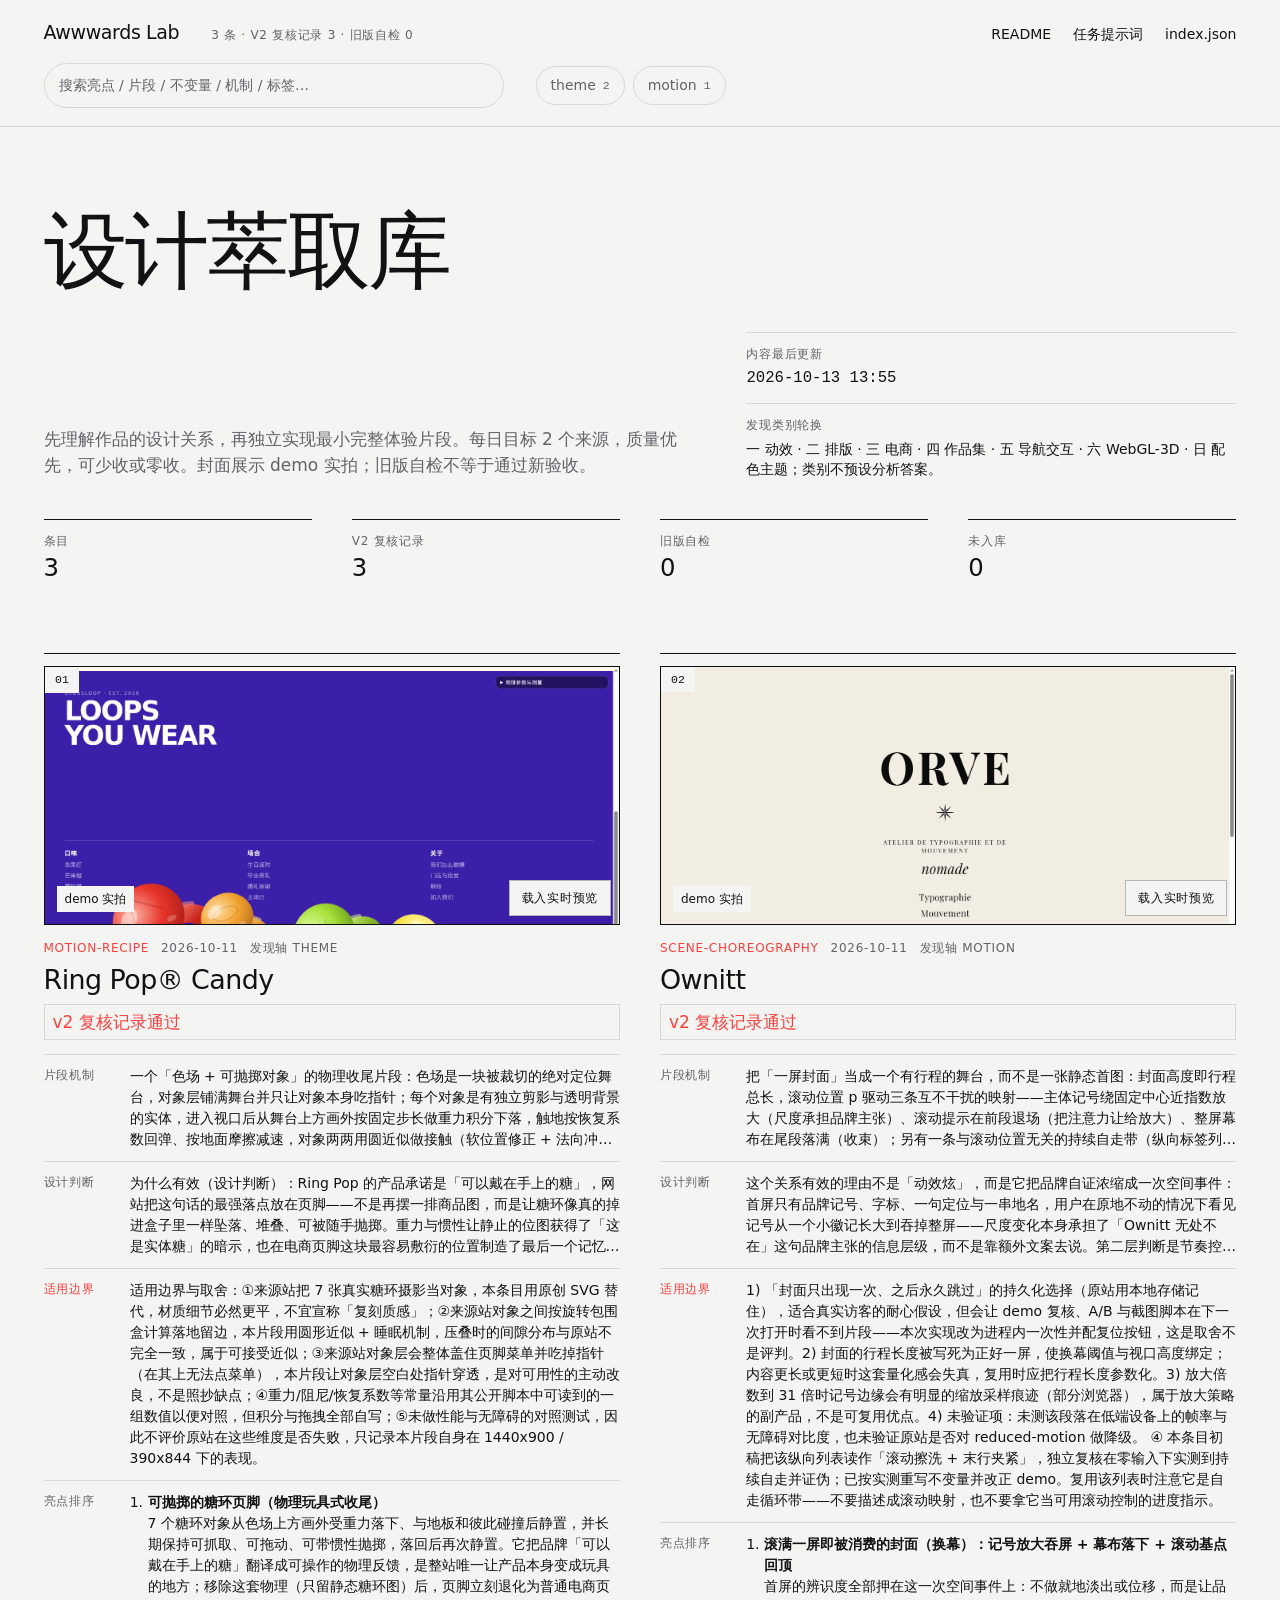
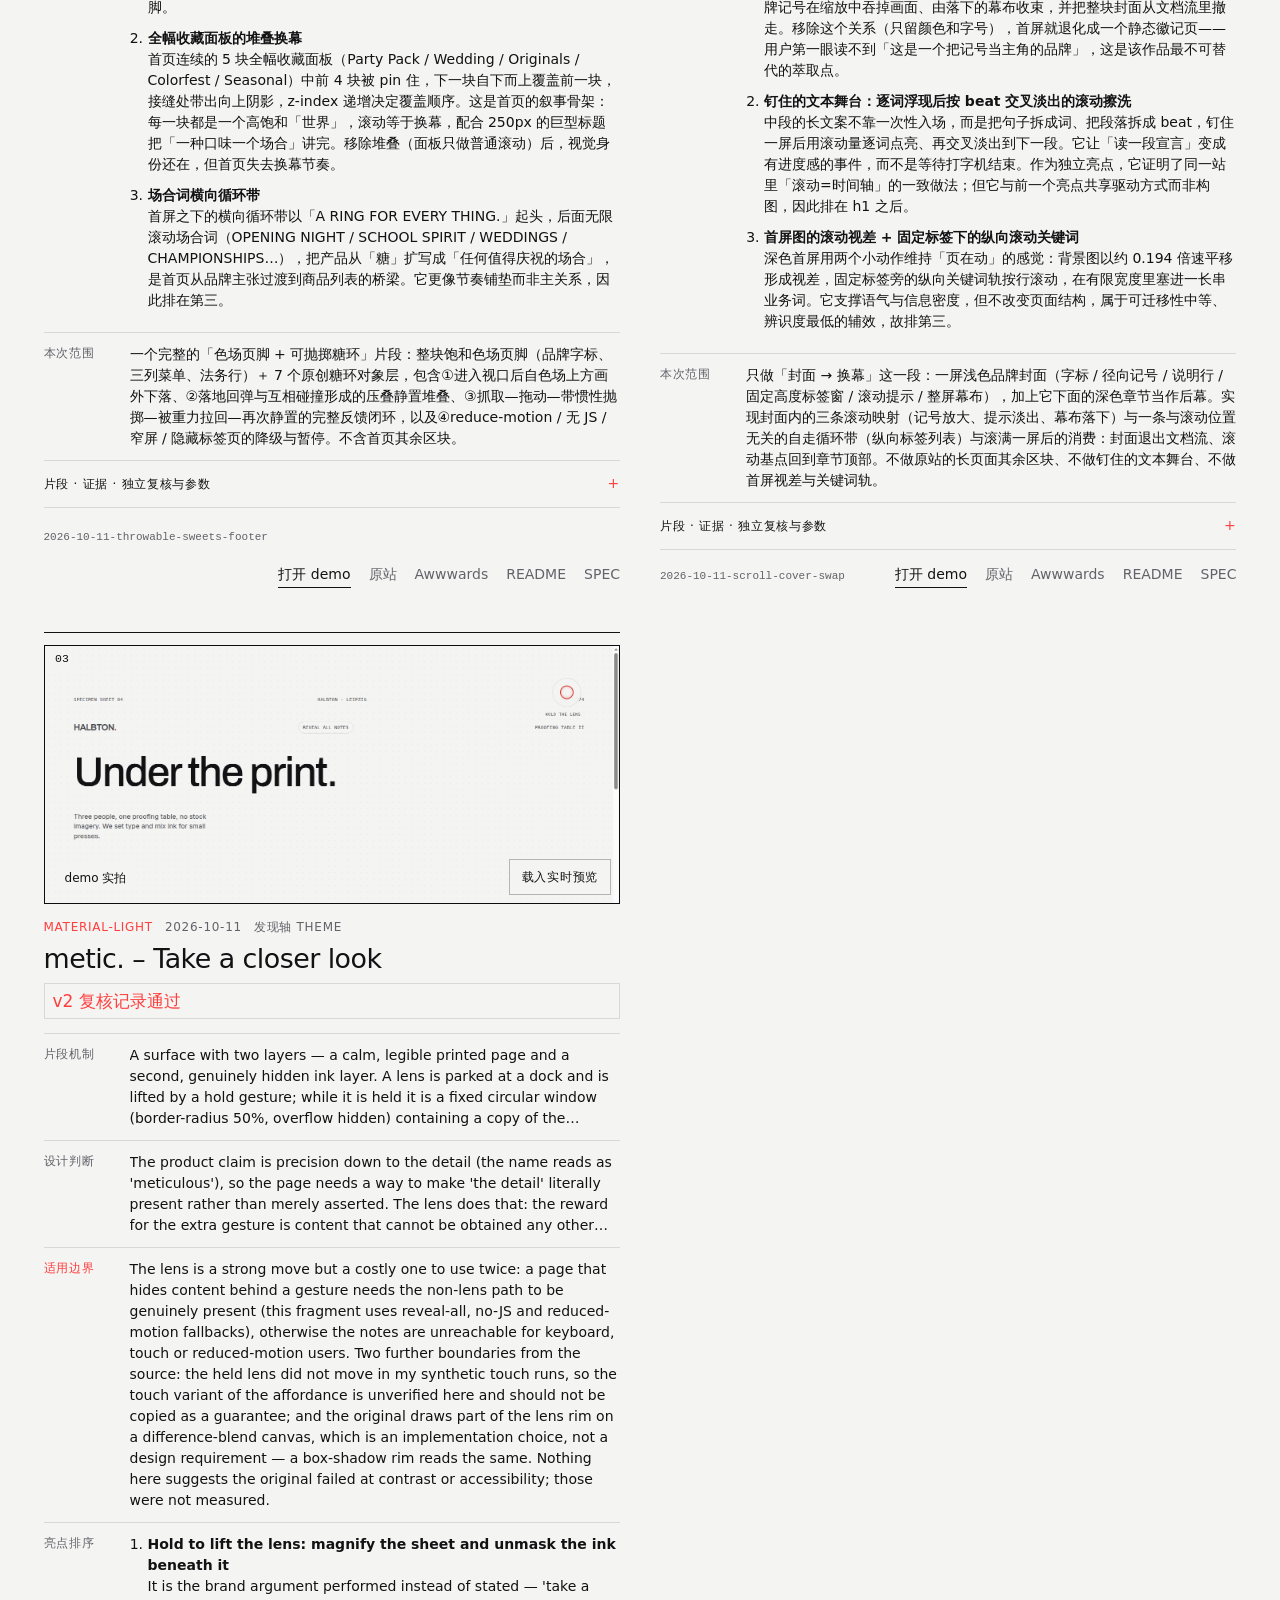
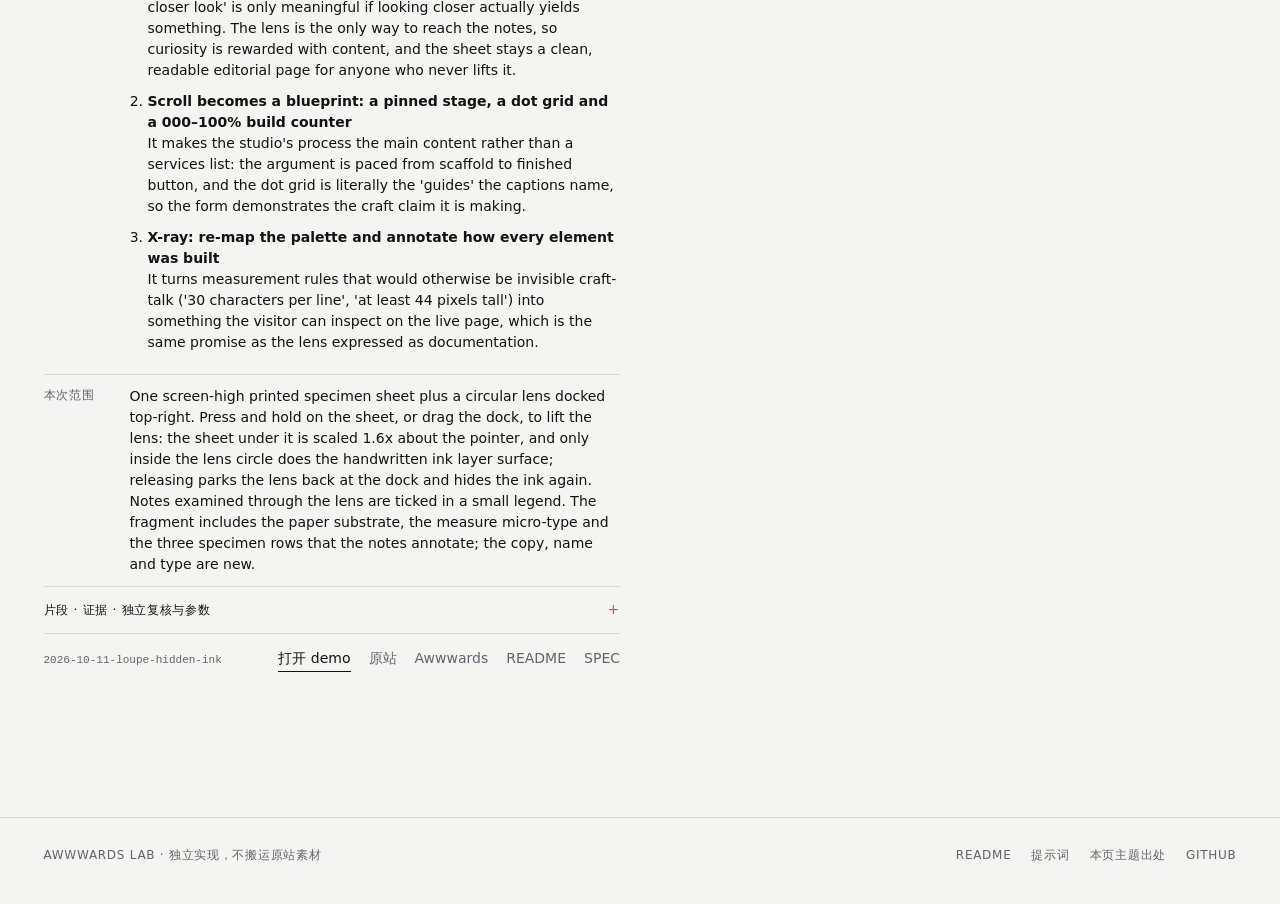
==== commit e87c200c: "feat(entry): 按 v2 提示词重做三条萃取（封面换幕 / 镜下红墨 / 可抛掷糖环页脚） 三条新条目均为 schema_version 2，rendered_ok / source_obs" ====
--- a/gallery/index.html
+++ b/gallery/index.html
@@ -5,7 +5,7 @@
 <meta name="viewport" content="width=device-width,initial-scale=1">
 <title>Awwwards Lab · 设计萃取库</title>
 <!-- 复用库内纸墨编目主题；本页只添加证据与验证状态的展示。 -->
-<link rel="stylesheet" href="../entries/2026-10-11-paper-ink-catalog/src/theme.css">
+<link rel="stylesheet" href="../templates/gallery-theme.css">
 <style>
   [hidden] { display: none !important; }
   .hero__top { display:flex; gap:20px; align-items:baseline; flex-wrap:wrap; }
@@ -54,9 +54,9 @@
 </main>
 <footer class="foot shell">
   <span>Awwwards Lab · 独立实现，不搬运原站素材</span>
-  <nav><a href="../README.md">README</a><a href="../PROMPT.md">提示词</a><a href="../entries/2026-10-11-paper-ink-catalog/README.md">本页主题出处</a><a href="https://github.com/Sparrived/awwwards-lab">GitHub</a></nav>
+  <nav><a href="../README.md">README</a><a href="../PROMPT.md">提示词</a><a href="../templates/gallery-theme.css">本页主题出处</a><a href="https://github.com/Sparrived/awwwards-lab">GitHub</a></nav>
 </footer>
-<script type="application/json" id="data">{"schema_version": 2, "generated_at": "2026-10-11T14:40:40+08:00", "generator": "scripts/build_gallery.py", "count": 3, "entries": [{"id": "2026-10-11-staggered-cell-reveal", "date": "2026-10-11", "schema_version": 1, "verification_tier": "legacy-self-report", "category": "motion", "source": {"awwwards_url": "https://www.awwwards.com/sites/ownitt-2", "live_url": "https://ownitt.fr/", "title": "Ownitt", "author": "", "award_date": "", "tags": ["animation", "transitions", "scrolling", "storytelling", "gestures-interaction", "gsap", "react", "next-js"]}, "title": "Ownitt", "author": "", "tags": ["animation", "transitions", "scrolling", "storytelling", "gestures-interaction", "gsap", "react", "next-js"], "dir": "entries/2026-10-11-staggered-cell-reveal", "demo": "../entries/2026-10-11-staggered-cell-reveal/demo/index.html", "readme": "../entries/2026-10-11-staggered-cell-reveal/README.md", "spec": "../entries/2026-10-11-staggered-cell-reveal/SPEC.json", "source_url": "https://ownitt.fr/", "awwwards_url": "https://www.awwwards.com/sites/ownitt-2", "shot": "../entries/2026-10-11-staggered-cell-reveal/shots/demo.png", "shot_kind": "demo", "summary": "网格瓦片错峰揭示的入场动效：每格以 clip-path 从中心展开、轻微上移并淡入，逐格延迟 75ms。", "strength": "scene-choreography", "expression": "原站真正的看家本领是**整段首屏入场编排**，不是某一个动效——实测同时运行 65 个动画、24 组互不相同的动效，由一套编排把它们串成 3 秒左右的开场：先 30 格图片瓦片逐格揭示（每 3 格叠一次 3D 翻转），再左右门帘合拢又打开，Logo 描线绘制、标语淡入上浮，随后内容才接管。所有循环动效（marquee、旋转、脉冲）都带负延迟或超长时长（marquee 380s/400s/440s、wallSpin 90s），目的是让页面在任何时刻被截屏都是「动着的构图」而不是静止画面。本条只抽取了其中一片（瓦片揭示），其余在 motion_catalog 里备查。", "composition": "实测：入场 overlay 为 5 列 × 6 行共 30 个瓦片（__cell），网格 5 列各 228.34px、gap 8.96px（= clamp(5px,0.7vw,10px) @1280）、宽 1177.59px（= min(92vw,1260px)）、高 520px（= min(46vw,520px)）；页面共 2081 个元素；入场 overlay 播完即从 DOM 卸载，并由 sessionStorage['ownitt_intro_seen'] 门控（首访才播）。", "highlights": [], "selected_fragment": {}, "evidence": [], "motion_catalog": [{"name": "IntroAnimation__cellReveal", "duration": "0.9s", "easing": "cubic-bezier(0.65, 0, 0.35, 1)", "delay": "calc(var(--i) * 75ms)", "trigger": "load 一次性（overlay 播完卸载）"}, {"name": "IntroAnimation__cellFlip", "duration": "1s", "easing": "cubic-bezier(0.77, 0, 0.175, 1)", "delay": "calc(var(--i) * 75ms)", "trigger": "nth-child(3n)"}, {"name": "IntroAnimation__doorLeftSlide / doorRightSlide", "duration": "", "easing": "", "delay": "", "trigger": "load：0%→48% 开幕、52%→100% 闭幕（关键帧实测，时长未取证）"}, {"name": "AsteriskHero__stampEnter", "duration": "0.95s", "easing": "cubic-bezier(0.16, 1, 0.3, 1)", "delay": "0.2s", "trigger": "load，fill forwards"}, {"name": "AsteriskHero__fragmentRise", "duration": "0.95s", "easing": "cubic-bezier(0.16, 1, 0.3, 1)", "delay": "0.25s / 0.55s", "trigger": "load，逐行错峰"}, {"name": "AsteriskHero__fragmentRiseAccent", "duration": "1.05s", "easing": "cubic-bezier(0.16, 1, 0.3, 1)", "delay": "0.88s", "trigger": "load"}, {"name": "AsteriskHero__spin", "duration": "22s", "easing": "linear", "delay": "0s", "trigger": "无限循环"}, {"name": "AsteriskHero__rollCities", "duration": "18s", "easing": "linear", "delay": "0s", "trigger": "无限循环"}, {"name": "AsteriskHero__dotTravel", "duration": "2.2s", "easing": "cubic-bezier(0.4, 0, 0.2, 1)", "delay": "0s", "trigger": "无限循环"}, {"name": "AsteriskHero__grainShift", "duration": "1.6s", "easing": "steps(8)", "delay": "0s", "trigger": "无限循环"}, {"name": "AsteriskHero__kenBurns", "duration": "32s", "easing": "", "delay": "0s", "trigger": "无限循环"}, {"name": "KeywordRotator__keywordRotate", "duration": "20s", "easing": "cubic-bezier(0.76, 0, 0.24, 1)", "delay": "0s", "trigger": "无限循环"}, {"name": "LocalAnchor__anchorAppear / anchorPunch", "duration": "auto（滚动驱动）", "easing": "cubic-bezier(0.22, 1, 0.36, 1)", "delay": "0s", "trigger": "滚动，fill both"}, {"name": "Manifesto__spinAst", "duration": "18s", "easing": "linear", "delay": "0s", "trigger": "无限循环"}, {"name": "Manifesto__marquee", "duration": "34s", "easing": "linear", "delay": "0s", "trigger": "无限循环"}, {"name": "ProjectsWall__wallSpin", "duration": "90s", "easing": "linear", "delay": "0s", "trigger": "无限循环"}, {"name": "ProjectsWall__marquee ×3", "duration": "380s / 400s / 440s", "easing": "linear", "delay": "-200s / -30s / -120s", "trigger": "无限循环，负延迟错相位"}, {"name": "Services__numPulse ×5", "duration": "2.2s", "easing": "ease-in-out", "delay": "0s", "trigger": "无限循环"}, {"name": "Services__ghostBreath ×5", "duration": "4s", "easing": "ease-in-out", "delay": "0s", "trigger": "无限循环"}, {"name": "Services__wordRoll ×5 / __itemsRoll ×5", "duration": "22s / 28s", "easing": "linear", "delay": "0s", "trigger": "无限循环"}, {"name": "ClientLogos__creditsRoll", "duration": "46s", "easing": "linear", "delay": "0s", "trigger": "无限循环"}, {"name": "SiteFooter__strokeDraw ×7", "duration": "1.7s", "easing": "cubic-bezier(0.77, 0, 0.175, 1)", "delay": "0 / 0.16 / 0.32 / 0.42 / 0.52 / 0.66 / 0.76s", "trigger": "进入视口，逐笔错峰"}, {"name": "CookieBanner__bannerReveal / __fadeInUp ×3 / __dotPulse", "duration": "0.75s / 0.5s / 2.4s", "easing": "cubic-bezier(0.16, 1, 0.3, 1) / ease-in-out", "delay": "0.1s / 0.35~0.55s", "trigger": "load"}, {"name": "AwwwardsBadge__pillPulse / __starSpin", "duration": "3.5s / 8s", "easing": "ease-in-out / linear", "delay": "0s", "trigger": "无限循环"}], "extracted_mechanism": "staggered cell reveal：N 个网格瓦片共享同一段揭示关键帧（clip-path: inset(50%→0) + translateY(14px→0) + opacity 0→1），用 animation-delay = 序号 × 固定步长（75ms）制造错峰；每 3 格叠加一次 3D 翻转（rotateY 0→90→0）做节奏变化。", "dont_copy": "三条：①**首屏被入场 overlay 劫持**——由 sessionStorage 门控、播完即从 DOM 卸载，首次访客要等 2~3 秒才见到内容，重复访客则完全看不到这段设计；对「内容要立刻可用」的站点是反模式。②**超长循环动画过量**：marquee 380/400/440s、wallSpin 90s、spin 22s、kenBurns 32s 同时常驻，在低端设备上持续占用合成器与 GPU，且部分动画在滚动中无法暂停。③**依赖重**：整站建立在 Next.js + GSAP 之上，本条虽以原生等价复刻，但要复现整段编排就不是轻量方案了。", "tokens": {"colors": {}, "typography": {}, "spacing": {}, "motion": {"duration": "900ms（reveal）；cellFlip 1s；grain 1800ms", "easing": "cubic-bezier(0.65, 0, 0.35, 1)（reveal）；cellFlip cubic-bezier(0.77, 0, 0.175, 1)", "trigger": "load 一次性入场（animation-fill-mode: forwards），由 sessionStorage['ownitt_intro_seen'] 门控（首访播放、复访不挂载）；错峰 delay = index × 75ms；cellFlip 复用同一 75ms 错峰"}}, "api": "CSS：容器加 class=\"sgr-grid\" 与 data-sgr，子元素 class=\"sgr-cell\"（用 style=\"--i:N\" 指定序号，或由 JS 自动编号），可选 data-flip=\"on\" 开启 3n 翻转，--sgr-cols 控制列数。JS：window.StaggerReveal.replay(gridEl) 重放；window.StaggerReveal.init(root) 手动初始化。", "entrypoints": ["src/component.css", "src/component.js"], "files": ["demo/index.html", "src/component.css", "src/component.js", "shots/original-site.png", "shots/demo.png"], "deps": [], "reuse_hints": "适合：作品集/品牌站首屏入场、图库或栏目卡的批量出现、内容段的节奏型揭示。别用：需要被反复触发的交互反馈（本条是一次性入场）；已内置 prefers-reduced-motion 降级为瞬时呈现。", "repro_notes": "原站类名带 CSS modules 前缀 IntroAnimation-module__HH0i_W__（__cell / __cellInner / __grid）；复核时必须先清 sessionStorage（门控键 ownitt_intro_seen），否则 overlay 不挂载、DOM 里查不到 __cell，会被误判为机制不存在。入场 overlay 播完即从 DOM 移除，只能截到入场结束态。自检动效要用 seek 法（pause + currentTime），标签页 hidden 时动画时钟恒为 0 但 playState 仍是 running。", "variant_of": null, "verification": {"rendered_ok": true, "console_errors": 0, "screenshot": "shots/demo.png", "checked_at": "2026-10-11T10:40:00+08:00", "note": "file:// 打开 demo：10 格，sgr-reveal 三格 delay 实测 0/75/150ms；seek 法实测 t=0 → clip-path inset(50%)/opacity 0/translateY(14px)、t=900 → inset(0%)/opacity 1/translateY(0)，与原站 @keyframes cellReveal 逐字一致；sgr-flip 已按原站 @keyframes cellFlip 改为 rotateY 0→90→0；控制台 0 报错、无外部请求。"}}, {"id": "2026-10-11-paper-ink-catalog", "date": "2026-10-11", "schema_version": 1, "verification_tier": "legacy-self-report", "category": "theme", "source": {"awwwards_url": "https://www.awwwards.com/sites/metic-take-a-closer-look", "live_url": "https://metic.studio/en", "title": "metic. – Take a closer look", "author": "", "award_date": "", "tags": ["minimal", "typography", "design-agencies", "interaction-design", "microinteractions", "business-corporate", "animation", "sound-audio", "three-js", "webgl", "next-js", "web-interactive", "nominees"]}, "title": "metic. – Take a closer look", "author": "", "tags": ["minimal", "typography", "design-agencies", "interaction-design", "microinteractions", "business-corporate", "animation", "sound-audio", "three-js", "webgl", "next-js", "web-interactive", "nominees"], "dir": "entries/2026-10-11-paper-ink-catalog", "demo": "../entries/2026-10-11-paper-ink-catalog/demo/index.html", "readme": "../entries/2026-10-11-paper-ink-catalog/README.md", "spec": "../entries/2026-10-11-paper-ink-catalog/SPEC.json", "source_url": "https://metic.studio/en", "awwwards_url": "https://www.awwwards.com/sites/metic-take-a-closer-look", "shot": "../entries/2026-10-11-paper-ink-catalog/shots/demo.png", "shot_kind": "demo", "summary": "暖纸底 + 近墨色 + 细线分隔 + 单一强调色的「纸墨编目」主题：靠极端字号差与收紧字距建立秩序，卡片平面无投影，用暗底当作展品框。", "strength": "tone-system", "expression": "它出众的不是某个零件，而是一整套「克制」的取舍：只用两级明度（纸 #F4F4F2 / 墨 #121214）承载全部内容，用 1px 低对比细线（实测 42 处）替代投影与卡片浮起，把唯一的彩色（#FF3E3E）严格限制在「需要指向」的位置（分类标签、链接悬停、焦点环、选中文字，实测四个属性各 44~47 处），其余对比全靠排印——display 与正文约 5.4 倍字号差，字距随字号收紧（display -0.035em、h3 -0.02em），标签一律 12px 大写字距 0.06em。结果是页面没有任何装饰元素，却没有一处显得空。", "composition": "实测（视口 1280）：外壳 1560px 居中 + clamp(20px,3.4vw,56px) 内边距；12 栏网格 gap 40px（次级 32px / 8px）；区段纵向 padding 160px（部分 128px）；圆角只有两档（卡片 12px、药丸 999px）；细线 1px rgba(18,18,20,0.12) 共 42 处，加重变体 1px rgb(98,98,106) 13 处；字号档位 92.16 / 30.72 / 17 / 14 / 12px，比值约 5.4 : 1.8 : 1。", "highlights": [], "selected_fragment": {}, "evidence": [], "motion_catalog": [{"name": "入场揭示（多组）", "duration": "1050ms", "easing": "linear", "delay": "120 / 210 / 300ms（步长 90ms）", "trigger": "load"}, {"name": "入场揭示（负延迟组）", "duration": "1050ms", "easing": "linear", "delay": "-400 / -550 / -750ms", "trigger": "load，错相位"}, {"name": "循环动效", "duration": "6000ms", "easing": "linear", "delay": "0s", "trigger": "无限循环"}, {"name": "次级揭示", "duration": "1100ms", "easing": "linear", "delay": "120 / 210 / 300ms", "trigger": "load"}], "extracted_mechanism": "paper-ink tone system：两级明度（暖纸底 + 近墨字）承载全部内容、1px 低对比细线替代一切投影与浮起、唯一强调色只用于「指向」类元素；层级完全由排印建立——约 5.4 倍的字号差 + 随字号收紧的字距 + 12px 大写字距 0.06em 的标签。", "dont_copy": "三条：①**单一强调色的上限**——全站只有一个彩色，遇到需要多主色区分（多品牌、多状态、数据可视化）的场景不够用，必须自行扩变量。②**次要灰接近对比度下限**——#62626A 放在 12px 小字上约 4.6:1，堪堪过 AA，长文或弱视用户偏吃力；我们保留该实测值以维持与原站一致，但复用时应按场景调深。③**依赖免费字体的现场安装**——原站用 Bricolage Grotesque / Space Grotesk（免费但需联网加载），本主题为离线优先只声明字体名，未安装时回退 system-ui，观感会退化。", "tokens": {"colors": {"paper": "#F4F4F2", "paper-2": "#E9E9E6", "ink": "#121214", "ink-soft": "#62626A", "accent": "#FF3E3E", "dark": "#0B0C10"}, "typography": {"displayFont": "原站 Bricolage Grotesque（免费）→ 声明字体名 + system-ui 回退", "displaySize": "92.16px（clamp 后 46→92.16px）", "displayLineHeight": "0.96（88.47px ÷ 92.16px）", "displayLetterSpacing": "-0.035em（-3.2256px @ 92.16px）", "displayWeight": "500", "h3Size": "30.72px · line-height 1.12 · letter-spacing -0.02em · weight 500", "bodyFont": "原站 Space Grotesk（免费）→ 命名 + 回退", "bodySize": "17px / line-height 1.55（26.35px）", "smallSize": "14px / line-height 1.43（20px）", "labelSize": "12px 大写 / letter-spacing 0.06em（0.72px）", "monoFont": "ui-monospace 系统等宽（用于色值/时长等 token 展示）"}, "spacing": {"sectionY": "160px（部分区段 128px），clamp 后 64→160px", "gridGap": "40px（栏间距）/ 32px / 8px", "hairline": "1px solid rgba(18,18,20,0.12)（加重变体 rgb(98,98,106)）", "radius": "卡片 12px / 药丸 999px / 极小元素 3px", "maxWidth": "1560px 外壳 + clamp(20px,3.4vw,56px) 左右内边距"}, "motion": {"duration": "1050ms（入场）/ 另有 1100ms 与 6000ms 循环", "easing": "linear（关键帧线性，节奏靠错峰而非缓动）", "trigger": "load 入场 + 循环滚动；错峰 120/210/300ms（步长 90ms），另有 -400/-750/-550ms 负延迟组"}}, "api": "引入 src/theme.css 即得全部 token 与组件类。排版原语：.display / .h2 / .h3 / .lede / .small / .label / .mono。外壳：.shell（1560px 居中 + 响应式内边距）、.top（扁平吸顶纸面栏）、.filters/.search/.chip、.hero/.stats、.foot。编目：.catalog（自适应网格）、.plate（展品卡，用 --pi 序号驱动错峰入场）、.plate__media/.plate__idx/.plate__head/.plate__title/.meta/.meta__row/.swatches/.sw/.tag/.plate__foot。换肤只需覆盖 :root 里的 --paper/--ink/--accent/--dark/--fs-*/--gap/--dur-reveal/--stagger。", "entrypoints": ["src/theme.css"], "files": ["demo/index.html", "src/theme.css", "shots/original-site.png", "shots/demo.png", "shots/catalog-in-use.png"], "deps": [], "reuse_hints": "适合：内容索引/编目/作品集/文档/杂志类界面，以及任何「内容比装饰重要」的展示页——本项目自身的画廊页就复用了它（gallery/index.html 直接 link 本条的 src/theme.css，是库内第一条被自己消费的条目）。别用：需要沉浸暗色、强科技感、游戏化或高饱和品牌表达的产品界面（纸墨底色会压制这类气质）；强调色只有一个，若项目需要多主色需自行扩展变量。", "repro_notes": "全部数值取自 https://metic.studio/en 的浏览器计算样式（getComputedStyle / document.getAnimations），非目测。复核要点：①颜色直接读 body 与元素的 backgroundColor/color 出现频次（纸底 rgb(244,244,242) 出现 152 次、墨 rgb(18,18,20) 726 次、次要 rgb(98,98,106) 305 次、强调 rgb(255,62,62) 88 次）；②强调色用途可用「统计所有元素里等于 rgb(255,62,62) 的 color/backgroundColor/borderColor/outlineColor」复核，实测各有 44~47 处；③细线是 1px rgba(18,18,20,0.12)，实测 42 处，另有 1px rgb(98,98,106) 13 处作加重变体；④区段纵向 padding 实测 160px（部分 128px），12 栏网格 gap 40px；⑤动效实测 1050ms linear，错峰 120/210/300ms（步长 90ms）以及 -400/-750/-550ms 的负延迟组。字体：原站 Bricolage Grotesque + Space Grotesk（均为免费字体），本主题为「零外网依赖」只在 font-family 里声明字体名 + 系统回退，不引 CDN；本地装了这两款免费字体即自动生效。", "variant_of": null, "verification": {"rendered_ok": true, "console_errors": 0, "screenshot": "shots/demo.png", "checked_at": "2026-10-11T11:05:00+08:00", "note": "file:// 打开 demo 与 gallery/index.html 均实测：控制台 0 报错、0 个外部网络请求；gallery 复用本条 theme.css 渲染出抬头/统计/筛选/展品卡；字体在未安装 Bricolage/Space Grotesk 的环境下按预期回退 system-ui，结构不变；prefers-reduced-motion 降级为瞬时。"}}, {"id": "2026-10-11-giant-type-scenes", "date": "2026-10-11", "schema_version": 1, "verification_tier": "legacy-self-report", "category": "typography", "source": {"awwwards_url": "https://www.awwwards.com/sites/ring-pop-r-candy", "live_url": "https://ringpopcandy.com/", "title": "Ring Pop® Candy", "author": "", "award_date": "", "tags": ["e-commerce", "colorful", "microinteractions", "scrolling", "storytelling", "shopify", "figma"]}, "title": "Ring Pop® Candy", "author": "", "tags": ["e-commerce", "colorful", "microinteractions", "scrolling", "storytelling", "shopify", "figma"], "dir": "entries/2026-10-11-giant-type-scenes", "demo": "../entries/2026-10-11-giant-type-scenes/demo/index.html", "readme": "../entries/2026-10-11-giant-type-scenes/README.md", "spec": "../entries/2026-10-11-giant-type-scenes/SPEC.json", "source_url": "https://ringpopcandy.com/", "awwwards_url": "https://www.awwwards.com/sites/ring-pop-r-candy", "shot": "../entries/2026-10-11-giant-type-scenes/shots/demo.png", "shot_kind": "demo", "summary": "巨字 × 满幅图分幕：底色恒定（奶油 #FFF7E9），每幕一张满幅产品图当色场，巨字压在图上面；字色跟着图挑（粉字配桃底、萤光黄配蓝底）。文字本身带三层效果：逐词遮罩上抽的揭示、词级局部换色、画出来的下划线。", "strength": "type-as-image", "expression": "三层叠起来才是它的看点。①**字压图**：标题不是摆在图旁边，而是**压在图上面**——实测标题中心点调用 document.elementsFromPoint 命中的最上层是 picture.mfr-responsive-image，即产品图就是字的底。所以「配色方案」这个说法是偏的：全站底色恒定为 rgb(255,247,233) 不变，每幕的「色」来自那张满幅产品图（实测宽 1278px ≈ 视口宽，高 863~1490px），**真正逐幕变化的是字色，而字色是跟着图挑的**（粉 #E8588A 配桃底、萤光黄 #E0FF18 配蓝底、柠檬 #64F525、黄 #FFF200）。②**文字效果**（静态首屏量不到）：标题被拆成**逐词块**——div.split-text > span.split-text__inner，外层 overflow:hidden 当遮罩，未进入视口时 opacity:0 + transform:translateY(min(100%,80px))，JS 加上 .is-inview 后归位 → 巨型词块**逐词从下往上抽出来**，天然可逐词错峰；标题内可**局部换色**（.section-title .highlighted / b / strong → color: var(--highlight-color)，另有 .has-gradient-highlight 渐变）；**下划线是画出来的小条**而不是 border（strong::after { height: 0.025em; background: var(--underline-color) }）。③**层级靠极端对比**：kicker 16px 与巨字 250px = 15.6 倍字号差，同一色系里做极小+极大；分幕之间用 box-shadow: 0 -30px 40px 制造层叠感（.as-stacking-section--shadow）。", "composition": "实测（视口 1280×577）：body 底色 rgb(255,247,233) 全站恒定；14 个 section，10 个 .section-title（其中 5 个带 .as-stacking-section，高度 863 / 882 / 942 / 839 / 859px）；字号 250px（6 段）/ 160 / 128 / 120 / 102px；行高比 0.680~0.852（250/170、250/205、250/213、120/100、102/86、128/107、160/115）；字距 -0.02em；全大写；真实 h1 为 visually-hidden。满幅图宽 1278px（= 视口宽）、高 863~1490px。kicker（.small-title）16px。页面总高 11047px。", "highlights": [], "selected_fragment": {}, "evidence": [], "motion_catalog": [{"name": "split-text 逐词遮罩揭示", "duration": "", "easing": "", "delay": "", "trigger": "进入视口时 JS 加 .is-inview（未进入：opacity 0 + translateY(min(100%, 80px))）"}, {"name": "floating", "duration": "", "easing": "", "delay": "", "trigger": "无限循环：0% translateY(0) → 65% translateY(15px) → 100% translateY(0)"}, {"name": "floating-reverse", "duration": "", "easing": "", "delay": "", "trigger": "同上，-15px"}, {"name": "shadow-blur", "duration": "", "easing": "", "delay": "", "trigger": "无限循环：0% blur(1.3rem) grayscale(1) brightness(0) + scale(1) skew(30deg,-4deg) → 65% blur(0.8rem) + scale(0.85) + 同斜切 → 100% 回位（随悬浮物缩小）"}, {"name": "spark", "duration": "3s", "easing": "ease-in-out", "delay": "0s", "trigger": "无限循环：scale 0 → 1 → 0"}, {"name": "spark-fast", "duration": "2s", "easing": "ease-in-out", "delay": "0s", "trigger": "同上，更快"}, {"name": "rotating", "duration": "26s", "easing": "linear", "delay": "0s", "trigger": "无限循环：rotate 0→360（另有 .rotating-slow）"}, {"name": "pulsate", "duration": "", "easing": "", "delay": "", "trigger": "无限循环：scale 1 → 0.7 → 1"}, {"name": "tada", "duration": "", "easing": "", "delay": "", "trigger": "扭动：scaleX(1) → scale3d(0.9,0.9,0.9) rotate(-3deg) → scale3d(1.1,1.1,1.1) rotate(3deg) 交替"}, {"name": "flying", "duration": "", "easing": "", "delay": "", "trigger": "left -5% → 65% 70% → 110%（横穿）"}, {"name": "waveAnimation", "duration": "", "easing": "", "delay": "", "trigger": "background-position-x 0 → 200%（背景波）"}, {"name": "dash", "duration": "1.4s", "easing": "ease-in-out", "delay": "0s", "trigger": "无限循环：stroke-dashoffset 280 → 75 且 rotate(135deg) → 280 且 rotate(450deg)"}, {"name": "arrow-move", "duration": "", "easing": "", "delay": "", "trigger": "translate(-100%) → translate(100%)（箭头穿梭）"}, {"name": "right-to-left-marquee / left-to-right-marquee", "duration": "", "easing": "", "delay": "", "trigger": "translate(0) ↔ translate(-50%)"}, {"name": "animateMenuOpen", "duration": "0.4s", "easing": "cubic-bezier(0.5, 0, 0, 1)", "delay": "0s", "trigger": "点击开菜单"}, {"name": "hover 状态（导航/图标）", "duration": "", "easing": "", "delay": "", "trigger": ".header-menu__title:hover span::after { transform: scaleX(1) }（下划线展开）／ .header__search-trigger:hover { transform: scale(1.25); filter: drop-shadow(...) } 且其六边形图标 rotate(180deg)／ .cover-image:hover { scale(1.05) }"}], "extracted_mechanism": "巨字压满幅图的分幕装置：底色恒定不变，每幕用一张满幅图当色场，巨字块直接压在图上层（字色从图里挑）；字块由「逐词拆字 + 外层 overflow:hidden 遮罩」构成，未进入视口时 opacity:0 + translateY(min(100%,80px))，进入后逐词归位形成上抽揭示；层级靠 kicker 16px 与巨字 250px 的 15.6 倍字号差建立；分幕之间以上投影制造层叠感。", "dont_copy": "四条：①**配色本身不精致，别把它的色板当范本**——8 个高饱和原色并置并不好看，它成立是因为色块被放大到满幅、与 250px 巨字并置，靠尺度压住了艳度；抄到小尺寸界面会立刻显廉价。②**全大写 + 强制换行牺牲可读性**：一字母一行只对短英文词成立，中文、德文长词、需要连续阅读的段落都不适用。③**首屏文字全部依赖 JS 揭示**：文字初始 opacity:0，若脚本失败或爬虫/预览不执行 JS，正文是隐形空白的（本 demo 用 html.js 做渐进增强规避，但原站没做）。④**强依赖商用字体与大幅产品摄影**：原站用 Ringold（商用）与大量商品图，代码复刻只能以系统无衬线 + 纯色场替代，观感必然打折。", "tokens": {"colors": {"ground": "#FFF7E9", "ink": "#141723", "pink": "#E8588A", "neon": "#E0FF18", "yellow": "#FFF200", "lime": "#64F525", "deep": "#38292B", "field-blue": "#1F5FE0"}, "typography": {"sceneTitleSize": "250px / 160px / 128px / 120px / 102px（逐幕变化，实测）", "sceneTitleLineHeight": "170 / 205 / 213px（行高比 0.680 / 0.820 / 0.852，小字号同比）", "sceneTitleLetterSpacing": "-0.02em（-5px @ 250px）", "sceneTitleTransform": "uppercase", "kickerSize": "16px（与巨字 250px 差 15.6 倍）", "highlightColor": "var(--highlight-color)，用于标题内 .highlighted / b / strong 的局部换色", "underline": "strong::after 画出的 0.025em 高小条，色走 var(--underline-color)", "displayFont": "原站 Ringold（商用）→ 免费替代 system-ui / Helvetica Neue"}, "spacing": {"sceneHeight": "整屏（实测 839 / 859 / 863 / 882 / 942px）", "fullBleedWidth": "1278px（视口 1280，即满宽）", "stackingShadow": "0 -30px 40px rgba(0,0,0,.25)（分幕层叠感）", "revealOffset": "translateY(min(100%, 80px))"}, "motion": {"duration": "站点自有 @keyframes 共 25 个；逐个取到时长的 4 个：0.4s / 2.25s / 1.4s / 1s", "easing": "linear、ease-in-out、cubic-bezier(0.5,0,0,1)、step-end", "trigger": "以「进入视口加 .is-inview」与 hover 状态为主，非自动播放"}}, "api": "引入 src/scenes.css；每幕一个 section.scene + section.scene__field（色场）；标题里**每个词**包一层 .word > .word__in（.word 提供 overflow:hidden 遮罩，故每词独占一行）。变量：--field 场色、color 字色、--fs 字号、--lh 行高比、--highlight-color 局部高亮色、--underline-color 下划线色、--i 词序号（决定错峰延迟）。揭示由 demo 里 12 行脚本加 .is-inview 触发；未启用 JS 时（html 上没有 .js）词直接可见。", "entrypoints": ["src/scenes.css"], "files": ["demo/index.html", "src/scenes.css", "shots/original-site.png", "shots/demo.png"], "deps": [], "reuse_hints": "适合：品牌/活动/电商首屏、需要「一句话当主视觉」的落地页、章节式滚动叙事、展会/菜单/唱片等以文字为主体的场景；尤其适合「有大幅产品图/摄影素材可当色场」的品牌。别用：需要连续阅读的正文页、信息密度高的后台、中文长标题（强制换行对中文不成立）、需要小尺寸呈现的场景（力量全来自尺度）、以及没有 JS 也要保证正文可见的页面（除非照本 demo 做渐进增强）。", "repro_notes": "①本条被复写过三版，v1 误记为「糖果配色主题」、v2 只改了轴与字段、v3（本条）才挖到真机制：原因是我一直在量「好测量的东西」（色值/字号），而它的看点在于**层叠关系与状态**。②**别把满幅图自带的大色块当成站点的配色方案**：全站底色恒为 rgb(255,247,233)，蓝/红等都是产品图自己的底色；取样时要把「图片」与「CSS 背景」分开（可用 document.elementsFromPoint 看字底下压着什么、用 img 的几何尺寸判断是否满幅）。③文字效果只在**状态切换**时可见，必须主动触发：枚举状态类名（.is-inview / .aos-animate / [split-text=\"fadeUp\"]）并对比状态前后的计算样式，静态首屏量不到。④@keyframes 要取**正文**（名字只是索引）：本条已拿到 floating / shadow-blur / spark / tada / flying / waveAnimation / dash / arrow-move / marquee 的关键帧原文；25 个里 2 个（onetrust-fade-in、ot-go-spin）属第三方 OneTrust cookie 组件，不计入。⑤`getAnimations().length === 0` ≠ 静态站点（本条站内有 25 个 keyframes + 147 处 transition）。⑥复刻时踩到两个真坑，都写在了 src/scenes.css 注释里：**容器上的 overflow:hidden 会变成滚动容器，使子元素的 view() 时间线以该容器为 scrollport**（改 overflow:clip）；**IntersectionObserver 对被跳滚跳过的元素不回调**（实测跳到底部只揭开 3/17 个词，改用 rAF 节流的滚动位置检查）。⑦色值由 rgb() 归一化为 hex。", "variant_of": null, "verification": {"rendered_ok": true, "console_errors": 0, "screenshot": "shots/demo.png", "checked_at": "2026-10-11T12:45:00+08:00", "note": "demo 在 4 个视口实测（1440×900 / 1280×577 / 1920×1080 / 390×844）：标题零横向溢出、零纵向溢出；控制台 0 报错。揭示机制实测：顶部 1 个词已揭示、其余 16 个 opacity 0 且**视口内无未揭示元素**；直接跳到底部 17/17 全部揭示（跳滚不漏）；缓滚一遍后 17/17 opacity 1；回顶无空白词。floating / shadow-blur / spark 关键帧按原站原文复刻并常驻循环。字号取「宽度约束（最长单词字符数）」与「高度约束（行数 × 行高比）」的较小值，已按实测字形推进 0.588em/字符 反推。"}}], "failed": []}</script>
+<script type="application/json" id="data">{"schema_version": 2, "generated_at": "2026-10-13T13:55:45+08:00", "generator": "scripts/build_gallery.py", "count": 3, "entries": [{"id": "2026-10-11-throwable-sweets-footer", "date": "2026-10-11", "schema_version": 2, "verification_tier": "v2-reviewed", "category": "theme", "source": {"awwwards_url": "https://www.awwwards.com/sites/ring-pop-r-candy", "live_url": "https://ringpopcandy.com/", "title": "Ring Pop® Candy", "author": "Manufactur", "award_date": "", "tags": ["E-Commerce", "Web & Interactive", "Colorful", "Responsive Design", "Scrolling", "Photography", "Storytelling", "Shopify", "Microinteractions", "Footer Design", "Figma"], "observed_at": "2026-10-11 15:57–16:20 (CST, UTC+08:00)", "route": "https://ringpopcandy.com/ 首页（桌面 1440x900、窄屏 390x844）；Awwwards 详情页经 HTTP 抓取"}, "title": "Ring Pop® Candy", "author": "Manufactur", "tags": ["E-Commerce", "Web & Interactive", "Colorful", "Responsive Design", "Scrolling", "Photography", "Storytelling", "Shopify", "Microinteractions", "Footer Design", "Figma"], "dir": "entries/2026-10-11-throwable-sweets-footer", "demo": "../entries/2026-10-11-throwable-sweets-footer/demo/index.html", "readme": "../entries/2026-10-11-throwable-sweets-footer/README.md", "spec": "../entries/2026-10-11-throwable-sweets-footer/SPEC.json", "source_url": "https://ringpopcandy.com/", "awwwards_url": "https://www.awwwards.com/sites/ring-pop-r-candy", "shot": "../entries/2026-10-11-throwable-sweets-footer/shots/demo.png", "shot_kind": "demo", "summary": "一个把「可穿戴糖果」当玩具来收尾的页脚：全幅饱和色场里，一组糖环从色场上方落下、落地互撞叠放并静置，用户可随时抓起抛掷再让它落回；本片段用原创糖环 SVG 与自写重力/碰撞/拖拽积分，在没有 3D 与外部动画库的前提下实现这条完整链路。", "strength": "motion-recipe", "expression": "为什么有效（设计判断）：Ring Pop 的产品承诺是「可以戴在手上的糖」，网站把这句话的最强落点放在页脚——不是再摆一排商品图，而是让糖环像真的掉进盒子里一样坠落、堆叠、可被随手抛掷。重力与惯性让静止的位图获得了「这是实体糖」的暗示，也在电商页脚这块最容易敷衍的位置制造了最后一个记忆点，与整站的派对语气一致。判断依据与观察事实分开：颜色鲜艳、字号大是观察事实；「玩具感支撑了品牌承诺」是解释。需要说明的是，该条目的 Awwwards 状态是 Nominee（收录于 2026-09-29），并非获奖或 Site of the Day，本条目按 nominee 记录，不写作获奖。", "composition": "页脚是一整块饱和色场（实测 #2b6ffc，白字），色场内部左侧/中部是品牌字标与三列菜单，底部是法务行；糖环对象层绝对定位铺满色场、被色场 overflow:hidden 裁切，7 件对象尺寸 216–351px（占色场宽 15%–24%），互相压叠后落在色场地板线上，视觉重心集中在色场下三分之一，菜单文字在其上方被部分遮挡而仍可点击空白处。断点变化：页脚本身不分栏重排，窄屏 390 宽时对象等比缩小、仍为 7 件。", "highlights": [{"id": "h1", "rank": 1, "name": "可抛掷的糖环页脚（物理玩具式收尾）", "why_it_matters": "7 个糖环对象从色场上方画外受重力落下、与地板和彼此碰撞后静置，并长期保持可抓取、可拖动、可带惯性抛掷，落回后再次静置。它把品牌「可以戴在手上的糖」翻译成可操作的物理反馈，是整站唯一让产品本身变成玩具的地方；移除这套物理（只留静态糖环图）后，页脚立刻退化为普通电商页脚。", "dependencies": ["页脚必须是一整块饱和色场且 overflow:hidden（对象被裁切在色场内）", "对象要有环状轮廓 + 顶端主体的独立剪影与透明背景，才能互相遮挡", "对象尺寸需占色场宽 15%–24%，太大就互相顶飞、太小就失去体积暗示", "对象层要盖在文案之上但空白处不吃指针", "逐帧积分（重力/空气阻尼/恢复系数/地面摩擦）与拖拽速度采样缺一不可"], "evidence_ids": ["ev1", "ev2", "ev6"]}, {"id": "h2", "rank": 2, "name": "全幅收藏面板的堆叠换幕", "why_it_matters": "首页连续的 5 块全幅收藏面板（Party Pack / Wedding / Originals / Colorfest / Seasonal）中前 4 块被 pin 住，下一块自下而上覆盖前一块，接缝处带出向上阴影，z-index 递增决定覆盖顺序。这是首页的叙事骨架：每一块都是一个高饱和「世界」，滚动等于换幕，配合 250px 的巨型标题把「一种口味一个场合」讲完。移除堆叠（面板只做普通滚动）后，视觉身份还在，但首页失去换幕节奏。", "dependencies": ["至少 2 块、通常 4–5 块连续同构面板", "pinSpacing:false 才能不留空隙地让后块盖住前块", "接缝阴影（rgba(0,0,0,.25) 0 -30px 40px）是「谁盖住谁」的读数", "超大字号 + 负字距的展示字体承担面板主体", "主题图形带 ±25% 的纵向视差"], "evidence_ids": ["ev3", "ev4"]}, {"id": "h3", "rank": 3, "name": "场合词横向循环带", "why_it_matters": "首屏之下的横向循环带以「A RING FOR EVERY THING.」起头，后面无限滚动场合词（OPENING NIGHT / SCHOOL SPIRIT / WEDDINGS / CHAMPIONSHIPS…），把产品从「糖」扩写成「任何值得庆祝的场合」，是首页从品牌主张过渡到商品列表的桥梁。它更像节奏铺垫而非主关系，因此排在第三。", "dependencies": ["Flickity 的 wrapAround 与轨道克隆提供无缝循环", "恒定速度的 rAF 步进（scrollSpeed 1px/帧）", "指针按下即暂停，避免与用户拖拽抢控制权"], "evidence_ids": ["ev5"]}], "selected_fragment": {"highlight_id": "h1", "scope": "一个完整的「色场页脚 + 可抛掷糖环」片段：整块饱和色场页脚（品牌字标、三列菜单、法务行）＋ 7 个原创糖环对象层，包含①进入视口后自色场上方画外下落、②落地回弹与互相碰撞形成的压叠静置堆叠、③抓取—拖动—带惯性抛掷—被重力拉回—再次静置的完整反馈闭环，以及④reduce-motion / 无 JS / 窄屏 / 隐藏标签页的降级与暂停。不含首页其余区块。", "rationale": "与 h2（堆叠换幕）相比，h1 在移除检验下更不可替代：h2 移除堆叠后仍留下高饱和面板与巨型标题（视觉身份尚存），而 h1 移除物理后页脚只剩静态图片，品牌「可穿戴的玩具」这一核心承诺失去唯一落点；同时 Awwwards 列出的 Elements 把 Draggable Candy Footer 放在第一位。选它还有一个实现层面的理由：本片段的核心是对象形态与物理反馈，可以用原创 SVG 精确保留轮廓/体积/透明/遮挡等设计角色，而 h2 的核心是 250px 展示字体，本机无可用同性格字体，硬替会变成「拿 system-ui 当等价替代」。", "invariants": [{"id": "inv1", "description": "对象只存在于页脚色场内并被色场裁切（对象层铺满色场且 overflow:hidden），不会越出色场边界"}, {"id": "inv2", "description": "7 件糖环各有「环形带 + 顶端主体」的独立剪影、透明背景与不同色族，尺寸与朝向不一，不是通用占位图形"}, {"id": "inv3", "description": "进入色场视口后对象自色场上方画外下落，落在色场地板上并互相碰撞、压叠、遮挡后静置"}, {"id": "inv4", "description": "每件对象可被抓取举起、拖动跟随指针，释放后保留抛出速度（惯性）、被重力拉回并再次静置"}, {"id": "inv5", "description": "静置不是终点：对象可被反复再次抓取；对象位于页脚文案之上（命中测试先命中对象），而空白处点击仍可落到菜单"}], "omitted": ["首页其余区块（hero 轮播、巨幅文案、testimonials、newsletter、品牌时间线）", "原站的 GSAP / ScrollTrigger / Draggable / InertiaPlugin / Flickity 依赖，本片段改为零依赖自写积分", "原站糖环的位图照片与自定义字体（Ringold / Greed Standard）", "原站对象之间按旋转包围盒计算的高级边界与堆叠回弹收敛细节（本片段用圆形近似 + 睡眠机制）"], "asset_substitutions": [{"role": "糖环主体（原站 7 张透明位图糖环照片）", "substitute": "原创 SVG 糖环：椭圆环带 + 顶端水滴宝石 + 高光/切面，7 组色族", "kept": "环形轮廓、上下方向、圆润体积、透明背景、视觉重心偏下、单件占色场宽 15%–24%、可互相遮挡", "loss": "原站是真实摄影（塑料质感、真实高光），本片段是矢量插画，材质细节更平；宝石切面样式为自制，与原站造型不同"}, {"role": "展示字体（Ringold 展示体 / Greed Standard 正文体）", "substitute": "Trebuchet MS / DejaVu Sans 等系统字体，按字重与换行关系调整字号与字距", "kept": "仅保留字重层级与行宽/换行关系", "loss": "字形（圆角、字面率）与负字距的展示感无法等价复现，故片段的核心不放在排版上；不把系统字体当作等价替代"}, {"role": "页脚色场色与文案", "substitute": "新品牌 GLOSSLOOP 与自拟文案；色场用紫罗兰 #3b1fa8（替换原站 #2b6ffc）", "kept": "整块饱和色场的对比与「白字压色场」的层级关系", "loss": "无（本就要求换主题、换文案）"}]}, "evidence": [{"id": "ev1", "claim": "原站页脚 7 个糖环对象在页脚进入视口后从色场上方画外下落，逐帧 y 从 -385/-563 增大到 546 附近后停止并保持静置。", "status": "observed", "method": "真实浏览器打开原站，滚到页脚，间隔 ~0.28s 连续读取 7 个 [data-candy-item] 的 getComputedStyle().transform 平移分量；另用 CDP Input.dispatchMouseEvent 做真实交互。", "route": "https://ringpopcandy.com/ 首页，滚动到 scrollY≈11250（页脚）", "target": "footer .footer__candies__inner 内的 7 个 [data-candy-item]", "action": "从页首按正常速度滚到页脚并停住，连续采样下落过程与最终位置", "viewport": "1440x900", "artifacts": ["shots/private/original-focus-before.png", "shots/private/original-focus-after-rest.png"], "publishable": false}, {"id": "ev2", "claim": "原站单件糖环可被抓取拖动，释放后保留抛掷速度继续位移，再被重力拉回并重新静置：candy#1 从 (507,546) 被拖到 (232,152)，松开瞬间 (184,94)，最终回到 (73,546)。", "status": "observed", "method": "CDP Input.dispatchMouseEvent 依次派发 mousePressed / 12×mouseMoved / mouseReleased，逐步读取 transform 平移分量与命中结果。", "route": "https://ringpopcandy.com/ 首页页脚", "target": "第 1 个 [data-candy-item]（页脚糖环）", "action": "在对象中心按下 → 向左上拖动 → 松开 → 等待静置", "viewport": "1440x900", "artifacts": ["shots/private/original-focus-mid.png", "shots/private/original-focus-after-drag.png"], "publishable": false}, {"id": "ev3", "claim": "原站首页连续 5 块收藏面板中前 4 块被 pin（滚动到 scrollY=1900–5400 期间 top 稳定在 -19 / -36 / -104 / 65），第 5 块不 pin；覆盖进行时外层获得 as-stacking-section--shadow，计算样式为 rgba(0,0,0,0.25) 0px -30px 40px 0px，且各面板 z-index 依次为 1..5。", "status": "observed", "method": "在 1440x900 下分段滚动并读取每个 section.as-stacking-section 的 getBoundingClientRect().top、外层 classList、boxShadow 与 style.zIndex；并用 gsap.core.globals().ScrollTrigger.getAll() 读出 4 个 pin 触发器。", "route": "https://ringpopcandy.com/ 首页，scrollY 1500→5700", "target": "#MainContent 内连续的 5 个 section.as-stacking-section（外层 .shopify-section / .pin-spacer）", "action": "分段采用即时滚动（window.scrollTo({behavior:'instant'})）并在每个位置读取几何与样式", "viewport": "1440x900", "artifacts": ["shots/private/original-stacking-mid.png"], "publishable": false}, {"id": "ev4", "claim": "站方公开脚本显示堆叠机制由 GSAP ScrollTrigger 建立：先给连续段内各 section 设 zIndex=index+1，再对除最后一块外的每块创建 {pin:true, pinSpacing:false, start: 高于视口?'bottom bottom':'top top+=headerHeight', end: stackDistance}；对除第一块外的每块用 toggleClass 加 as-stacking-section--shadow；另对 [data-stacking-section-icon-parallax] 做 yPercent 25→-25 的 scrub 视差。", "status": "source-supported", "method": "HTTP 取回 https://ringpopcandy.com/cdn/shop/t/12/assets/mfr-stacking-sections.min.js 并阅读；同时读出页面内 ScrollTrigger 实例的 pin/start/end 数值交叉核对。", "route": "/cdn/shop/t/12/assets/mfr-stacking-sections.min.js", "target": "-", "action": "HTTP GET 公开脚本（未执行其中任何指令，仅作为机制证据阅读）", "viewport": "-", "artifacts": [], "publishable": false}, {"id": "ev5", "claim": "场合词循环带由 Flickity 的 wrapAround + 轨道克隆构成，并用 rAF 以常量 scrollSpeed（默认 1）推进 x，指针按下时暂停（.paused）、移出后恢复；页面上该轨道的 transform 平移量为矩阵非零值，说明轨道已被偏移。", "status": "source-supported", "method": "HTTP 取回 mfr-component__MFRCarouselMarquee.min.js 阅读；在页面内读取 .mfr-core__scrolling-bar/.flickity-slider 的结构与 transform 并截图。未持续采样其位移，故只记为源码支持。", "route": "https://ringpopcandy.com/ 首页 scrollY≈1200", "target": ".mfr-core__scrolling-bar 与其内 .flickity-slider", "action": "滚到循环带位置并读取 DOM/计算样式，截图留证", "viewport": "1440x900", "artifacts": ["shots/private/original-marquee.png"], "publishable": false}, {"id": "ev6", "claim": "原站页脚糖环的物理参数取自公开脚本 mfr-component__MFRFooterCandiesV3.min.js：重力 G=0.55、空气阻尼 AIR=0.985、恢复系数 E=0.38、地面摩擦 FLOOR_F=0.6、滑移摩擦 SLIDE_FRICTION=0.85、单帧最大步长 MAX_STEP=18，并用 Draggable + InertiaPlugin 实现拖拽与惯性；对象在页脚进入视口后由 IntersectionObserver 延迟 300ms 启动。", "status": "source-supported", "method": "HTTP 取回该 Alpine 组件脚本并阅读其常量与初始化流程；与 ev1/ev2 的实际观察互相印证。", "route": "/cdn/shop/t/12/assets/mfr-component__MFRFooterCandiesV3.min.js", "target": "-", "action": "HTTP GET 公开脚本（仅阅读，未执行）", "viewport": "-", "artifacts": [], "publishable": false}, {"id": "ev7", "claim": "窄屏 390x844 下同一批面板高度降到 784–811px（小于视口高），pin 起点由桌面端的 'bottom bottom' 切换为 'top top+=headerHeight'；巨型标题从 250px 降到 64px、H1 从 250px 降到 100px；页脚糖环仍为 7 件、容器高 1045px。", "status": "observed", "method": "CDP Emulation.setDeviceMetricsOverride 切到 390x844（mobile）后重新加载，读取 gsap ScrollTrigger 的 pin 数量、逐块高度与计算字号，并截图。", "route": "https://ringpopcandy.com/ 首页（窄屏）", "target": "section.as-stacking-section 群组、h1/h2.section-title、.footer__candies__inner", "action": "切换视口后重新加载并读取几何与样式", "viewport": "390x844", "artifacts": ["shots/private/original-narrow.png"], "publishable": false}, {"id": "ev8", "claim": "本片段 demo 在 1440x900 下：进入色场后 7 件糖环自上方画外下落（连续采样 y≈84→482→968→1094 后收敛），最终 7/7 全部静置，且部分对象停在地板上、部分被别的对象托住（压叠）。", "status": "observed", "method": "file:// 打开 demo，滚到色场，按 ~0.22s 间隔连续读取 7 个 [data-sweet] 的 transform 与 is-settled 类；读取旁侧面板的运行时读数。", "route": "file:///mnt/d/Code/awwwards-lab-rebuild/c-ringpop/entries/2026-10-11-throwable-sweets-footer/demo/index.html", "target": ".sweets-field 内的 7 个 [data-sweet]", "action": "滚到页脚色场并等待约 4 秒", "viewport": "1440x900", "artifacts": ["shots/demo-before.png", "shots/demo.png"], "publishable": true}, {"id": "ev9", "claim": "本片段 demo 中抓取「芒果橙」被举起（transform 由 (314,636) 变为 (224,402)、is-dragging 为真），松开后惯性位移、随后被重力拉回地板并重新静置（回到 (254,625)，is-settled 恢复）。", "status": "observed", "method": "CDP Input.dispatchMouseEvent 派发 mousePressed → 9×mouseMoved → mouseReleased，逐步读取 transform 与 classList。", "route": "file:///mnt/d/Code/awwwards-lab-rebuild/c-ringpop/entries/2026-10-11-throwable-sweets-footer/demo/index.html", "target": "[data-sweet][data-flavour=\"mango\"]", "action": "在对象中心按下 → 向左上拖动 90/234px → 截图 → 松开 → 等待静置", "viewport": "1440x900", "artifacts": ["shots/demo-mid.png", "shots/demo-after.png"], "publishable": true}, {"id": "ev10", "claim": "本片段 demo 在窄屏 390x844 下 7 件对象仍全部静置于色场内（色场 390x783），页面无横向溢出（body.scrollWidth 等于 innerWidth），对象宽度 74–114px（占色场宽 19%–29% 的等比缩放）。", "status": "observed", "method": "CDP 切到 390x844 后滚到底部，读取色场尺寸、逐件几何、body.scrollWidth 与 innerWidth 并截图。", "route": "file:///mnt/d/Code/awwwards-lab-rebuild/c-ringpop/entries/2026-10-11-throwable-sweets-footer/demo/index.html", "target": ".sweets-field 与 7 个 [data-sweet]", "action": "切换窄屏视口后滚动到色场底部", "viewport": "390x844", "artifacts": ["shots/demo-narrow.png"], "publishable": true}, {"id": "ev11", "claim": "本片段 demo 在 prefers-reduced-motion: reduce 下不启动 rAF（state.running 为 false），7 件对象直接以静置位呈现，读数标注 reduce-motion。", "status": "observed", "method": "CDP Emulation.setEmulatedMedia 设置 prefers-reduced-motion=reduce 后重新加载，读取 matchMedia 结果、7 件对象位置、is-settled 与实例 state.running，并截图。", "route": "file:///mnt/d/Code/awwwards-lab-rebuild/c-ringpop/entries/2026-10-11-throwable-sweets-footer/demo/index.html", "target": "实例 state 与 7 个 [data-sweet]", "action": "模拟系统减弱动态后重新加载并滚到色场", "viewport": "1440x900", "artifacts": ["shots/demo-reduced.png"], "publishable": true}, {"id": "ev12", "claim": "本片段 demo 在关闭脚本执行时仍静态可读：页脚文案、三列菜单与 7 件糖环 SVG 全部可见，糖环以未旋转的静置态贴住色场底边。", "status": "observed", "method": "CDP Emulation.setScriptExecutionDisabled(true) 后重新加载，统计 [data-sweet] 与 .sweet__art 数量并读取几何与截图。", "route": "file:///mnt/d/Code/awwwards-lab-rebuild/c-ringpop/entries/2026-10-11-throwable-sweets-footer/demo/index.html", "target": "7 个 [data-sweet] 与 .sweet__art", "action": "禁用脚本后重新加载并滚到色场", "viewport": "1440x900", "artifacts": ["shots/demo-nojs.png"], "publishable": true}], "motion_catalog": [{"name": "糖环入场下落与静置", "target": "页脚色场内的 7 个糖环对象", "trigger": "页脚进入视口（IntersectionObserver，threshold 0.15，延迟 300ms 启动）", "driver": "rAF 逐帧积分（自写：重力 + 空气阻尼 + 地板恢复系数/摩擦 + 逐对圆近似碰撞），非 CSS 关键帧、非 WAAPI", "duration": null, "easing": null, "delay": 300, "states": [{"name": "before", "description": "对象位于色场上方画外（y 为负，被色场裁切不可见），速度为 0"}, {"name": "after", "description": "对象落在地板线上、按恢复系数回弹衰减后停止，被彼此压叠的物件托住，标记为静置"}], "status": "observed", "evidence_ids": ["ev1", "ev8"]}, {"name": "抓取—拖动—惯性抛掷—回落静置", "target": "单个糖环对象", "trigger": "在对象上 pointerdown → pointermove → pointerup（触屏/鼠标/笔同一条指针事件链）", "driver": "指针事件 + 最近若干帧位移采样换算速度；原站用 GSAP Draggable + InertiaPlugin，本片段自写", "duration": null, "easing": null, "delay": null, "states": [{"name": "before", "description": "对象静置在地板线上，速度为 0"}, {"name": "mid", "description": "对象跟随指针被举起（原站实测从 y=546 抬到 y=152），带抓取高亮"}, {"name": "after", "description": "松开后保留抛掷速度继续位移（原站实测 y=94），随后被重力拉回地板并再次静置（实测回到 y=546）"}], "status": "observed", "evidence_ids": ["ev2", "ev9"]}, {"name": "收藏面板堆叠换幕", "target": "#MainContent 内连续成段的 section.as-stacking-section（外层 .shopify-section）", "trigger": "连续滚动", "driver": "GSAP ScrollTrigger：pin:true + pinSpacing:false，z-index 递增，滚动区间内 toggleClass 接缝阴影；主题图形另有一层 scrub 视差", "duration": null, "easing": null, "delay": null, "states": [{"name": "before", "description": "前一块面板被 pin 在视口内（因高于视口，锚点为 bottom bottom，实测 top=-19），后一块自下方进入"}, {"name": "after", "description": "后一块覆盖前一块，外层获得 as-stacking-section--shadow，box-shadow 实测 rgba(0,0,0,0.25) 0px -30px 40px 0px"}], "status": "observed", "evidence_ids": ["ev3", "ev4"]}, {"name": "场合词横向循环", "target": ".mfr-core__scrolling-bar 内的 Flickity 轨道", "trigger": "页面加载后自动循环；指针按下暂停", "driver": "Flickity（wrapAround + 轨道克隆）+ rAF 常量步进 scrollSpeed=1px/帧", "duration": null, "easing": null, "delay": null, "states": [{"name": "before", "description": "轨道以恒定速度向左平移，越界项由克隆项接续"}, {"name": "after", "description": "指针按下时轨道暂停（.paused），鼠标移出或释放后继续"}], "status": "source-supported", "evidence_ids": ["ev5"]}], "extracted_mechanism": "一个「色场 + 可抛掷对象」的物理收尾片段：色场是一块被裁切的绝对定位舞台，对象层铺满舞台并只让对象本身吃指针；每个对象是有独立剪影与透明背景的实体，进入视口后从舞台上方画外按固定步长做重力积分下落，触地按恢复系数回弹、按地面摩擦减速，对象两两用圆近似做接触（软位置修正 + 法向冲量 + 切向自转），接近静止的接触转为阻尼并计入静置计时，稳定后进入睡眠不再参与积分；指针按下即举起对象并按最近采样换算抛出速度，松开后继续积分直到再次睡眠；睡眠对象只在有明显运动的邻居接触时被唤醒。整条链路的可复用点是：舞台裁切 + 实体对象 + 睡眠式接触求解 + 指针速度采样，而不是某个 CSS 关键帧。", "dont_copy": "适用边界与取舍：①来源站把 7 张真实糖环摄影当对象，本条目用原创 SVG 替代，材质细节必然更平，不宜宣称「复刻质感」；②来源站对象之间按旋转包围盒计算落地留边，本片段用圆形近似 + 睡眠机制，压叠时的间隙分布与原站不完全一致，属于可接受近似；③来源站对象层会整体盖住页脚菜单并吃掉指针（在其上无法点菜单），本片段让对象层空白处指针穿透，是对可用性的主动改良，不是照抄缺点；④重力/阻尼/恢复系数等常量沿用其公开脚本中可读到的一组数值以便对照，但积分与拖拽全部自写；⑤未做性能与无障碍的对照测试，因此不评价原站在这些维度是否失败，只记录本片段自身在 1440x900 / 390x844 下的表现。", "tokens": {"colors": {"band_bg": "#2b6ffc", "band_ink": "#ffffff", "band_ink_dim": "rgba(255,255,255,0.4)", "page_bg_context": "#fff7e9", "object_colors": null, "note": "band_* 为原站页脚色场实测值（CSS 变量 --footer-background / --footer-text-alpha）。原站糖环是 7 张透明位图照片，没有可提取的单一色值，故 object_colors 记 null，本片段改用 src/sweet-shapes.js 中的 7 组原创色族。"}, "typography": {"original_family": "\"Greed Standard\", Helvetica, Arial, sans-serif（正文）；Ringold, Helvetica, Arial, sans-serif（展示，250px/负字距）", "footer_menu_size_mobile": "24px", "footer_menu_size_desktop": "22px", "footer_heading_size_mobile": "40px", "footer_heading_size_desktop": "30px", "footer_heading_tracking": "-0.8px", "substitute_note": "自定义字体文件不可得也不可搬运；本片段用系统字体替代并只保留字重层级与换行关系，不声称字形等价，因此片段核心不依赖排版性格。"}, "spacing": {"footer_height_desktop": "821px（原站 1440 宽实测）", "object_zone": "对象层绝对定位铺满色场（inset:0）并被色场裁切，高度 = 色场高", "object_size_range": "216–351px 宽（原站），约占色场宽 15%–24%", "demo_band_min_height": "88vh（本片段）"}, "motion": {"gravity": 0.55, "air_drag": 0.985, "restitution": 0.38, "floor_friction": 0.6, "slide_friction": 0.85, "max_step": 18, "max_angular": 6, "drop_delay_ms": 300, "settle_rule": "速度 < 0.6px/帧且已有支承（地板或接触）持续 24 帧 → 睡眠（本片段参数）", "seam_shadow": "rgba(0,0,0,0.25) 0px -30px 40px 0px（原站堆叠面板接缝阴影，属 h2 证据）"}}, "api": "window.ThrowableSweets = { mount(rootEl, options) → instance, autoMount(scope) → instance[], defaults, instances }。mount 会挂载 rootEl（如 <footer class=\"sweets-band\" data-sweets-band>）内的 [data-sweets-field] 与 [data-sweet]；instance 暴露 reset()（重新投放）、settleNow()（立即静置）、setOptions({gravity,bounce,...})、readout()（件数/静置数/色场尺寸）、destroy()、items 与 state（运行时只读参考）。页面带 data-sweets-band 时无需手动调用：脚本自动挂载并在 DOMContentLoaded 后生效。调参控件与读数按约定用 [data-sweets-opt]、[data-sweets-read]、[data-sweets-reset]、[data-sweets-settle] 自动接线。", "entrypoints": ["src/throwable-sweets.js", "src/throwable-sweets.css", "src/sweet-shapes.js"], "files": ["demo/index.html", "src/throwable-sweets.js", "src/throwable-sweets.css", "src/sweet-shapes.js"], "deps": [], "reuse_hints": "适用任务：需要给落地页/电商页脚或任何「收尾区块」加一个可玩的物理层，且已有明确的实体主体（糖、球、扭蛋、贴纸、筹码等）。必要输入：一个被裁切的色场容器（position:relative + overflow:hidden）＋ 一组带透明背景与独立剪影的对象；对象相对容器宽度最好落在 15%–25%，否则会互相顶飞或失去体积感。迁移时把 src/throwable-sweets.css 的 --sweets-* 变量换成本站色与字体，把 demo 里 7 个内联 SVG 换成自己的素材（保持环形/实体轮廓与透明背景），然后用 ThrowableSweets.mount() 挂载并把重力/弹性调到与素材体量匹配。不适用场景：对象本身是细长文字或线条（圆形近似会失真）、页脚下方没有足够画外空间（下落起点会被裁掉看不见）、或页面已有一套滚动劫持（同一 rAF 里并存需自行调度）。", "repro_notes": "操作路径（原站）：HTTP 抓取 Awwwards 详情页与站方公开脚本 → 真实浏览器打开 https://ringpopcandy.com/ 在 1440x900 下从页首滚到页脚 → 用 CDP Input.dispatchMouseEvent 做真实拖拽 → 切 390x844 复看 → 全程用 getComputedStyle/transform/getBoundingClientRect/ScrollTrigger 实例读数，不依赖看图。重置方式：原站每次重新加载即重放；本片段 demo 内「再投放一次」调用 instance.reset()。环境与测量差异：①本机浏览器窗口实际高度有限，超过约 900px 的模拟视口收不到真实输入事件，因此拖拽测试统一在 1440x900 且滚到页面底部进行；②原站的 pin 需要等 GSAP 的 ScrollTrigger.refresh() 之后再读，滚动初期读数会偏；③原站页脚对象层会吃掉指针，拖拽测试必须点在对象中心；④Awwwards 详情页对无头浏览器返回 403，列表与详情一律用 HTTP/web_extract 抓取，浏览器只用于原站与 demo。已验证：标签页隐藏时暂停、恢复时继续（visibilitychange）；键盘方向键可微调对象（ArrowLeft 使 x 从 422→410）。体量说明：src 手写核心共 794 行（throwable-sweets.js 524 / throwable-sweets.css 179 / sweet-shapes.js 91），超出 PROMPT 的 400–600 行提示；多出的部分全部是自写逐帧物理求解（重力、圆近似接触、睡眠与唤醒）、指针速度采样和四类降级路径，没有用大段生成素材或压缩代码掩盖复杂度。未验证项：原站循环带的速度连续性（只做了源码支持与静态读数）、原站糖环之间旋转包围盒级的堆叠细节、任何性能/无障碍对照，以及本片段 IntersectionObserver 的「离开视口即暂停」分支——本 demo 的页脚恒占视口 15% 以上，无法自然触发，故该分支只有代码层面的实现而没有实际操作证据。", "variant_of": null, "verification": {"rendered_ok": true, "console_errors": 0, "screenshot": "shots/demo.png", "checked_at": "2026-10-11T16:35 (CST, UTC+08:00) · 独立复核", "source_observed": true, "mechanism_preserved": true, "user_review": {"passed": true, "reviewer": "未参与实现的独立复核子代理（Hermes · deepseek-v4.1-flash）", "cases": [{"invariant_id": "inv1", "action": "读对象层/色场计算样式；触发「再投放」并在下落中段取帧；再把一件对象拖到色场左上极限；逐件读 getBoundingClientRect 与色场边界比对（1440x900）", "observation": "色场 .sweets-band 与对象层 .sweets-field 计算样式均为 overflow:hidden；静置后 7 件对象 AABB 底边全部=色场底边(1496) 且左右不越界（visuallyOutside=[]）；下落中对象 y 为负、色场顶边上方 15px 处 elementsFromPoint 返回 section.lede（上方部分被裁切、不可见也点不到）；拖到极限后仍留在色场内 (x=116,y=165)，右/下边界由 boundsFor 夹紧。", "viewport": "1440x900", "result": "pass", "artifacts": ["shots/demo-review-inv1-clip-boundary.png", "shots/demo-review-inv1-midfall-clip.png"]}, {"invariant_id": "inv2", "action": "把 7 个 .sweet__art 逐个序列化光栅化到 240x210 canvas，采样环内孔/宝石中心像素、统计不透明占比与主色；并读 7 件的 --w 与旋转（1440x900）", "observation": "7 件全部 环内孔 alpha=0（是真环而非实心块/甜甜圈）、宝石中心 alpha=255、不透明占比≈0.406；宝石实测色明显分属 红/橙/绿/粉/青/紫/黄 七个色族；布局宽占色场宽 15%–24%、旋转 −36°…34° 互不相同；每件轮廓均为「椭圆环带+顶端水滴宝石」。", "viewport": "1440x900", "result": "pass", "artifacts": ["shots/demo-review-desktop-settled.png"]}, {"invariant_id": "inv3", "action": "注入逐帧记录器后触发「再投放」，采样 7 件 y 直到静置；静置后逐件在其自身中心做 elementsFromPoint，并对照原站页脚（1440x900）", "observation": "进场后 7 件 y 从 −721/−649/… 一路单调增大（−604→−441→…→468），落到 531/638/578/661/545/686/628 后收敛为 7/7 is-settled；静置帧 6/7 对象在自身中心是最上层、blush 中心被别的对象盖住，说明落地后互相压叠/遮挡；落地帧底部贴住色场底线。原站同视口页脚色场同为白字蓝底、糖环自上方下落并互相压叠、底边被裁切（我方实拍私存）。", "viewport": "1440x900", "result": "pass", "artifacts": ["shots/demo-review-inv3-occlusion.png"]}, {"invariant_id": "inv4", "action": "CDP 真实指针事件在「浆果红」中心 mousePressed→多次 mouseMoved（向左上）→mouseReleased，随后按 ~0.12s 采样位移（1440x900）", "observation": "按下即 is-dragging 且去掉 is-settled，拖动时对象跟随到 (195,294)；松开瞬间保留抛出速度 vx=7.73、vy=−11.82，之后仍继续位移到 y≈97（惯性），再被重力拉回 130→182→…→453、回弹，最后回落并恢复 is-settled（y≈514）。", "viewport": "1440x900", "result": "pass", "artifacts": ["shots/demo-review-inv4-drag-mid.png", "shots/demo-review-inv4-after-release.png"]}, {"invariant_id": "inv5", "action": "读色场/文案 z-index 与 pointer-events；在菜单链接与对象中心分别做 elementsFromPoint，并对菜单链接派发真实点击；静置后把「浆果红」连续再次抓取两次（1440x900）", "observation": "对象层 z-index:2 > 文案层 z-index:1，命中测试先命中对象（对象中心 stack[0]=button.sweet）；对象层空白处 pointer-events:none，菜单链接处 elementsFromPoint=…a 且真实点击触发该链接（window.__clicked=true）；静置的「浆果红」被连续再次抓取两次并重新 is-settled，证明静置不是终点。", "viewport": "1440x900", "result": "pass", "artifacts": ["shots/demo-review-inv5-hittest.png"]}, {"invariant_id": "inv3", "action": "390x844 窄屏重新加载并滚到色场，采样 7 件位置、色场尺寸与 body.scrollWidth（第二视口复核）", "observation": "窄屏下 7 件仍全部静置于色场（色场 390x783），无横向溢出（body.scrollWidth=innerWidth=390），对象宽 72–121px 等比缩小；窄屏下抓取—抛出—回落同样可用（一件从 (33,680) 拖到 (73,600)，松开后回落到 679 并 is-settled）。", "viewport": "390x844", "result": "pass", "artifacts": ["shots/demo-review-narrow.png"]}]}, "note": "运行检查（实现者）＋独立用户操作复核（未参与实现的子代理，2026-10-11 16:35，1440x900 与 390x844）。五个核心不变量逐条以独立操作 case 实测 pass，每条配本人实拍 demo 帧。复核另做：移除检验（setOptions({gravity:0}) 后再投放 → 7 件停在色场上方画外、0 可见，页脚退化为纯色场纯文案，说明物理层就是该片段的身份）；降级路径（prefers-reduced-motion:reduce → running=false、7 件直接静置；禁用脚本 → 文案与 7 件 SVG 仍静态可读；document.hidden=true 派发 visibilitychange → running 由 true 变 false 暂停）。console 错误独立复测：5 次前台重载均 0 条。独立对照：亲自打开 https://ringpopcandy.com/ ，处理后 cookie 条，在 1440x900 与 390x844 采页脚色场（实测原站页脚底色 rgb(43,111,252)=#2b6ffc，本 demo 用自定的 #3b1fa8），原站页脚同样白字、糖环自上方下落并互相压叠、底边被裁切。"}}, {"id": "2026-10-11-scroll-cover-swap", "date": "2026-10-11", "schema_version": 2, "verification_tier": "v2-reviewed", "category": "motion", "source": {"awwwards_url": "https://www.awwwards.com/sites/ownitt-2", "live_url": "https://ownitt.fr/", "title": "Ownitt", "author": "Ownitt", "award_date": "", "tags": ["design agencies", "web & interactive", "animation", "portfolio", "scrolling", "transitions", "storytelling", "gsap", "react", "next.js"], "observed_at": "2026-10-11 16:00 (CST, UTC+08:00)", "route": "https://ownitt.fr/ 首页根路由；首访（localStorage.ownitt_intro_seen 未设置）时首屏为浅色「品牌印章」封面，重复访问会跳过该封面直接进深色首屏；本轮所有观察均在首访封面状态下取样"}, "title": "Ownitt", "author": "Ownitt", "tags": ["design agencies", "web & interactive", "animation", "portfolio", "scrolling", "transitions", "storytelling", "gsap", "react", "next.js"], "dir": "entries/2026-10-11-scroll-cover-swap", "demo": "../entries/2026-10-11-scroll-cover-swap/demo/index.html", "readme": "../entries/2026-10-11-scroll-cover-swap/README.md", "spec": "../entries/2026-10-11-scroll-cover-swap/SPEC.json", "source_url": "https://ownitt.fr/", "awwwards_url": "https://www.awwwards.com/sites/ownitt-2", "shot": "../entries/2026-10-11-scroll-cover-swap/shots/demo.png", "shot_kind": "demo", "summary": "浅色品牌封面在滚动中被消费：主体标记绕固定中心放大到吞满视口，纵向标签列表是持续自走的循环带、滚动提示在前段淡出，最后一段滚动落下整屏幕布，滚满一屏后封面退出文档流、深色章节接管并把滚动基点拉回顶部。本次实现这个「封面 → 换幕」的最小完整体验片段，前幕与后幕两个状态都在。", "strength": "scene-choreography", "expression": "这个关系有效的理由不是「动效炫」，而是它把品牌自证浓缩成一次空间事件：首屏只有品牌记号、字标、一句定位与一串地名，用户在原地不动的情况下看见记号从一个小徽记长大到吞掉整屏——尺度变化本身承担了「Ownitt 无处不在」这句品牌主张的信息层级，而不是靠额外文案去说。第二层判断是节奏控制：滚动提示在封面早期就退场、幕布在尾段落下、滚满一屏即换幕，于是「还有多少」被这两个信号量化。需要把事实与判断分开：**标签列表并不承担这个量化**——它在零输入时也以约 12.9px/s 匀速自走，与滚动位置无关，是持续的环境带，不是进度指示。（初稿曾把它读作「滚动擦洗到末行夹紧」，第 1 轮独立复核在零输入下实测证伪，见 repro_notes 与 README 复核节。）需要区分事实与解释：实测到的是尺度、位置与透明度的连续映射（见 evidence）；「尺度变化=品牌主张」「节奏让用户预期换幕」是我的设计判断，不是转化率事实。", "composition": "前幕：整屏浅色纸（#F4F1EA），单一居中纵列，视觉重心压在纵列中段，四周留白均匀；自下而上依次为字标（先绘制，会被放大的标记覆盖）、品牌记号（相对定位并压在其上）、说明行（小字距大写 + 一行大号斜体强调）、固定高度标签窗。层叠由 DOM 顺序与定位层决定，实测命中顺序：字标最下 → 标记 → 说明行/标签窗 → 滚动提示 → 幕布（整屏最上）。标记是径向对称的单色记号，放大约 31 倍后其可见范围覆盖整屏上下缘，仍以自身中心为锚点，因此放大过程不会把构图重心甩出画面。后幕：整屏墨色（#0A0A0B），大号衬线标题 + 灰白正文，横向留白明显小于前幕，形成「纸 → 幕」的对比。断点：窄屏（390×844）下纵列宽度收窄、字号与记号的初始尺寸按比例缩小，堆叠顺序与「标记绕中心放大」的关系不变，实测无横向溢出。", "highlights": [{"id": "h1", "rank": 1, "name": "滚满一屏即被消费的封面（换幕）：记号放大吞屏 + 幕布落下 + 滚动基点回顶", "why_it_matters": "首屏的辨识度全部押在这一次空间事件上：不做就地淡出或位移，而是让品牌记号在缩放中吞掉画面、由落下的幕布收束，并把整块封面从文档流里撤走。移除这个关系（只留颜色和字号），首屏就退化成一个静态徽记页——用户第一眼读不到「这是一个把记号当主角的品牌」，这是该作品最不可替代的萃取点。", "dependencies": ["径向对称的单色品牌记号（可无级放大且不失去轮廓）", "固定中心锚点：放大时重心不漂移", "封面高度=一屏，使「换幕阈值」可被直觉量化", "浅色纸与深色幕的高对比，让落幕后不会出现亮度跳变", "滚动提示的早期退场，给放大过程让出注意力"], "evidence_ids": ["ev1", "ev2", "ev3", "ev4"]}, {"id": "h2", "rank": 2, "name": "钉住的文本舞台：逐词浮现后按 beat 交叉淡出的滚动擦洗", "why_it_matters": "中段的长文案不靠一次性入场，而是把句子拆成词、把段落拆成 beat，钉住一屏后用滚动量逐词点亮、再交叉淡出到下一段。它让「读一段宣言」变成有进度感的事件，而不是等待打字机结束。作为独立亮点，它证明了同一站里「滚动=时间轴」的一致做法；但它与前一个亮点共享驱动方式而非构图，因此排在 h1 之后。", "dependencies": ["一屏高的舞台 + 数倍于它的滚动占位（pin/lock 场景）", "可逐词寻址的文本结构", "每段文案长度接近，交叉淡出才不会露出空窗"], "evidence_ids": ["ev5"]}, {"id": "h3", "rank": 3, "name": "首屏图的滚动视差 + 固定标签下的纵向滚动关键词", "why_it_matters": "深色首屏用两个小动作维持「页在动」的感觉：背景图以约 0.194 倍速平移形成视差，固定标签旁的纵向关键词轨按行滚动，在有限宽度里塞进一长串业务词。它支撑语气与信息密度，但不改变页面结构，属于可迁移性中等、辨识度最低的辅效，故排第三。", "dependencies": ["可裁切的满幅背景图（视差需要溢出余量）", "固定宽度的标签槽，关键词才不至于推动版式", "关键词长度相近，逐行步进不会跳动"], "evidence_ids": ["ev6", "ev7"]}], "selected_fragment": {"highlight_id": "h1", "scope": "只做「封面 → 换幕」这一段：一屏浅色品牌封面（字标 / 径向记号 / 说明行 / 固定高度标签窗 / 滚动提示 / 整屏幕布），加上它下面的深色章节当作后幕。实现封面内的三条滚动映射（记号放大、提示淡出、幕布落下）与一条与滚动位置无关的自走循环带（纵向标签列表）与滚满一屏后的消费：封面退出文档流、滚动基点回到章节顶部。不做原站的长页面其余区块、不做钉住的文本舞台、不做首屏视差与关键词轨。", "rationale": "换幕这个关系是整站辨识度的入口，而且天然含「前幕/后幕」两个状态与「滚满一屏」的明确触发，正好构成一个最小完整体验片段；它依赖的素材全部可以原创（记号是几何图形、文案是自拟），不需要搬运原站的摄影、字体或代码；实现上用一个滚动进度映射 + 一次消费收束即可，符合小而完整的预算。", "invariants": [{"id": "inv1", "description": "封面是一屏浅色纸上的单一居中纵列：品牌记号、字标、说明行、纵向标签窗、滚动提示自上而下叠放（字标→记号→说明行→纵向标签窗→滚动提示），深色墨压在浅色纸上（纸/墨/幕的高对比是构图前提）。"}, {"id": "inv2", "description": "品牌记号在滚动中绕自身中心连续放大，从约 49px 长到吞满视口（近指数加速、约 31 倍），放大过程中其中心锚点不漂移。"}, {"id": "inv3", "description": "纵向标签列表在固定高度窗口内是一台持续自走的循环带：不做任何滚动输入时也以约 12.9px/s 匀速推进（原站 1440×900 无输入实测 12.85px/s）；原站以整份列表两拷贝实现无缝回绕；它的位移与滚动位置无关。"}, {"id": "inv4", "description": "滚动提示在封面早期（约前三分之一行程）就淡出，不贯穿整个封面。"}, {"id": "inv5", "description": "滚满一屏后封面被消费：整屏幕布先落满，随后封面移出文档流，后幕（深色章节）接管并把滚动基点回到章节顶部；换幕后继续上滚也不会让封面复活。"}], "omitted": ["原站首页除封面之外的其余区块（本地锚点、钉住的文本舞台、项目墙、服务、客户墙、博客、页脚）", "原站的入场动画（门扇 / 颗粒遮罩 / 字标入场）", "首屏摄影、品牌字体文件、原站字标 SVG 与任何原站文案", "原站「封面只出现一次、之后永久跳过」的持久化策略（demo 改为进程内一次性 + 可复位，见 dont_copy / repro_notes）", "原站标签窗的竖向渐隐遮罩（mask-image: linear-gradient(transparent 0%, #000 32%, #000 68%, transparent 100%)）；demo 只有 overflow:hidden"], "asset_substitutions": [{"role": "品牌记号（径向对称单色徽记，需能放大到满屏）", "substitute": "自写原创 SVG：8 支由中心收细到尖端的火花臂，viewBox 100×100，单色 currentColor", "kept": "径向对称、单色、中心锚点、可无级放大且轮廓不糊", "loss": "原站记号的字符细节与字标锁定关系不同；不声称造型等价"}, {"role": "字标（原站为自有 SVG 字标）", "substitute": "原创文字字标 ORVE，用替代衬线排版", "kept": "占据纵列顶部、先绘制会被放大记号覆盖的层级", "loss": "不是定制字形，字面宽度与原站不同"}, {"role": "高对比商业衬线（原站 IvyPresto Display）", "substitute": "Orve Display = Playfair Display（SIL OFL 1.1，已本地打包，见 src/fonts/OFL.txt）", "kept": "高对比衬线性格、斜体与原体的反差、字面率偏大", "loss": "字重曲线与字距不同，行末断行位置不同；不声称等价替代"}, {"role": "纵向地名列表", "substitute": "自拟的六个专业词列表（Typographie / Mouvement / Systèmes / Éditions / Signalétique / Interface）", "kept": "固定高度窗口内的纵向短标签列表，自走循环推进并与滚动位置无关", "loss": "语义从地名变为业务词，长度分布更均匀；原站为自走循环带，本次已按实测改正（初稿曾误读为滚动擦洗）"}, {"role": "后幕（深色章节）", "substitute": "自拟标题与正文的深色章节", "kept": "整屏墨色、大号衬线标题 + 正文、与前幕的纸/幕对比", "loss": "不使用原站首屏摄影，后幕的视觉密度低于原站"}]}, "evidence": [{"id": "ev1", "claim": "首访首页首屏是一屏浅色「品牌印章」：纸色实测 rgb(244,241,234)，墨色 rgb(10,10,11)，纵列自下而上为字标、径向记号、说明行（小字距大写 + 大号斜体强调）、固定高度标签窗、滚动提示；封面高度等于一屏。", "status": "observed", "method": "浏览器在 1440×900 下直接打开原站（清掉 localStorage.ownitt_intro_seen 以复现首访封面），等入场动画结束稳定后读取 getBoundingClientRect 与 getComputedStyle", "route": "https://ownitt.fr/", "target": "[class*=AsteriskHero][class*=creamSection] 及其字标/记号/说明行/标签窗/滚动提示/幕布子元素", "action": "直接打开并等待入场结束（约 9s）；滚动保持在 0", "viewport": "1440x900", "artifacts": ["shots/private/original-site.png", "shots/private/original-focus-before.png"], "publishable": false}, {"id": "ev2", "claim": "封面内的滚动映射实测：记号组宽度 49px → 1514px（≈31×，非匀速、中段起加速，组中心始终固定在视口同一高度）；滚动提示不透明度 1 → 0（约前 1/3 行程）；标签列表在不发出任何滚动输入、scrollY 恒为 0 时仍以约 12.9px/s 连续自走（自走循环带，不是滚动位置映射）。", "status": "observed", "method": "首访状态（清 localStorage.ownitt_intro_seen，等入场约 9s 结束）×1440×900；滚动逐档读记号组包围盒与中心；再保持 scrollY=0、零输入连续采样标签轨 transform 4s（复核者 4s、修复者 4s 各一轮，结论一致）", "route": "https://ownitt.fr/", "target": "封面记号组、标签轨、滚动提示、幕布", "action": "把页面滚动从 0 逐档推进到一屏，记录每档的几何与不透明度", "viewport": "1440x900", "artifacts": ["shots/private/original-focus-mid.png", "shots/private/reviewer-original-mid-1440.png"], "publishable": false}, {"id": "ev3", "claim": "换幕真实发生：滚动到达约一屏（≈900px）时封面包裹与其中元素从 DOM 消失，文档高度 32000 → 30200，window.scrollY 在同一帧被重置为 0，深色章节成为首屏。", "status": "observed", "method": "同一滚动扫描中对比相邻档位的 document.documentElement.scrollHeight、scrollY 与封面元素是否仍存在", "route": "https://ownitt.fr/", "target": "封面容器（卸载）与 documentElement（高度/滚动位置）", "action": "把滚动推进过一屏阈值，逐档读取高度、滚动位置与元素存在性", "viewport": "1440x900", "artifacts": ["shots/private/original-focus-after.png"], "publishable": false}, {"id": "ev4", "claim": "窄视口 390×844 下封面仍是同一套居中纵列（字标 218×120、记号 28×28、说明行 284×54、标签窗 220×108），字号按断点缩小（标签行 17px），无横向溢出（scrollWidth−innerWidth=0）。", "status": "observed", "method": "CDP 覆盖设备尺寸为 390×844 后重载页面，读取各元素矩形与文档宽度差", "route": "https://ownitt.fr/", "target": "封面纵列各元素与 documentElement", "action": "在窄视口重载并读取几何", "viewport": "390x844", "artifacts": ["shots/private/original-cover-narrow.png"], "publishable": false}, {"id": "ev5", "claim": "深色章节中的宣言场景被钉住：滚动进入后舞台 computed position 由 relative 变为 fixed 并保持（滚动 4100–6500 区间），句首各词的不透明度随滚动逐词爬升（例如 4400 时为 0.95/0.90/0.81/0.68/0.47/0.19），随后相邻文本块以交叉淡出切换（beat 不透明度 1→0 与 0→1）。", "status": "observed", "method": "逐档滚动后读取舞台的 computed position 与各词/各文本块的不透明度", "route": "https://ownitt.fr/", "target": "[class*=Manifesto] 舞台、句首词、beat 块", "action": "把页面滚动从 3800 推进到 6800（步长 300），逐档读取", "viewport": "1440x900", "artifacts": ["shots/private/original-manifesto-pinned.png"], "publishable": false}, {"id": "ev6", "claim": "深色首屏：背景图容器随滚动平移（imageParallax 位移 0 → 174.96px，对应滚动 0 → 900px，约 0.194 倍）并在行程末夹紧；同区块的纵向关键词轨以 27px（一行）为步进跳进。", "status": "observed", "method": "逐档滚动读取背景图容器与关键词轨的 computed transform", "route": "https://ownitt.fr/", "target": "[class*=heroSection] 的 imageParallax 与关键词轨", "action": "把页面滚动 0 → 1100（步长 100）并观察 transform 变化；另在不滚动时按 1.2s 间隔采样关键词轨确认逐行步进", "viewport": "1440x900", "artifacts": ["shots/private/original-hero-parallax.png"], "publishable": false}, {"id": "ev7", "claim": "深色首屏里存在一组「标签不变、尾部词语切换」的文本：固定标签 + 纵向关键词轨，另有一份初始不透明度为 0、位置偏移的备选文本（正文为一句品牌释义）。", "status": "source-supported", "method": "读取这些元素的 DOM 结构、computed opacity 与 transform；用合成 MouseEvent 与 CDP 真实鼠标移动分别尝试触发切换均未观察到不透明度变化，故只记为源码支持", "route": "https://ownitt.fr/", "target": "[class*=agence] 下的固定标签、关键词轨与备选文本块", "action": "读取结构；尝试悬停触发切换（未成功）", "viewport": "1440x900", "artifacts": [], "publishable": false}], "motion_catalog": [{"name": "品牌记号随滚动放大吞屏", "target": "封面纵列中的径向品牌记号", "trigger": "页面滚动（进度 = scrollY / 封面高度）", "driver": "滚动位置映射；rAF 节流读取 scrollY，映射为 transform: scale()，约 31 倍、近指数加速", "duration": null, "easing": null, "delay": null, "states": [{"name": "before", "description": "scrollY=0：记号约 49px，居中静置在字标下方，视觉上是徽记尺度"}, {"name": "after", "description": "原站在 scrollY≈600px 时记号组 1514px（scale≈31）、到 899px 时包围盒已达 6186px（matrix 反推 scale≈91.7，另叠加约 170° 自转），中心始终固定；demo 上限固定 31×、不自转"}], "status": "observed", "evidence_ids": ["ev2"]}, {"name": "纵向标签列表持续自走（循环带）", "target": "封面固定高度标签窗内的纵向轨", "trigger": "页面加载后常驻运行；滚动与指针都不触发它", "driver": "常驻 rAF 循环，按实测速度（tickerSpeed 12.9px/s）累加 translate3d，到循环长度（不重复行数×行高）无缝回绕", "duration": null, "easing": "linear（匀速；原站实测匀速，非缓动）", "delay": null, "states": [{"name": "before", "description": "位移 0，列表停在轨首"}, {"name": "after", "description": "位移推进到一个循环长度后回到轨首，视觉上无缝衔接（无夹紧/停顿）"}], "status": "observed", "evidence_ids": ["ev2"]}, {"name": "幕布落下与封面消费（换幕）", "target": "整屏幕布 + 封面容器 + 深色章节", "trigger": "滚动到封面底部（scrollY ≥ 一屏）", "driver": "滚动进度映射（幕布不透明度）+ 一次收束过渡（消费动作），随后由 JS 把封面移出文档流并把滚动基点设回章节顶部", "duration": 240, "easing": null, "delay": null, "states": [{"name": "before", "description": "scrollY 在封面行程内：幕布不透明度 0 → 1（最后约 14% 行程），封面仍在文档流中并钉在视口上"}, {"name": "after", "description": "scrollY 达到一屏：封面容器 display:none、移出文档流，深色章节成为首屏，滚动基点回到章节顶部，文档高度随之缩短"}], "status": "observed", "evidence_ids": ["ev2", "ev3"]}], "extracted_mechanism": "把「一屏封面」当成一个有行程的舞台，而不是一张静态首图：封面高度即行程总长，滚动位置 p 驱动三条互不干扰的映射——主体记号绕固定中心近指数放大（尺度承担品牌主张）、滚动提示在前段退场（把注意力让给放大）、整屏幕布在尾段落满（收束）；另有一条**与滚动位置无关**的持续自走带（纵向标签列表，约 12.9px/s 匀速循环），它提供的是持续的环境动势而不是行程量化。p 到 1 时触发一次消费：封面退出文档流、后幕接管、滚动基点回到顶部，于是「翻过封面」成为一个不可回退的空间事件而不是一次可逆的滚动。复用要点：行程长度 = 一屏；四条映射各有独立区间不叠加；消费动作要么一次性要么可复位，不能让封面在半途复活造成滚动抖动。", "dont_copy": "1) 「封面只出现一次、之后永久跳过」的持久化选择（原站用本地存储记住），适合真实访客的耐心假设，但会让 demo 复核、A/B 与截图脚本在下一次打开时看不到片段——本次实现改为进程内一次性并配复位按钮，这是取舍不是评判。2) 封面的行程长度被写死为正好一屏，使换幕阈值与视口高度绑定；内容更长或更短时这套量化感会失真，复用时应把行程长度参数化。3) 放大倍数到 31 倍时记号边缘会有明显的缩放采样痕迹（部分浏览器），属于放大策略的副产品，不是可复用优点。4) 未验证项：未测该段落在低端设备上的帧率与无障碍对比度，也未验证原站是否对 reduced-motion 做降级。 ④ 本条目初稿把该纵向列表读作「滚动擦洗 + 末行夹紧」，独立复核在零输入下实测到持续自走并证伪；已按实测重写不变量并改正 demo。复用该列表时注意它是自走循环带——不要描述成滚动映射，也不要拿它当可用滚动控制的进度指示。", "tokens": {"colors": {"paper": "#F4F1EA", "ink": "#0A0A0B", "veil": "#0A0A0B", "heroImageOverlay": "rgba(10, 10, 11, 0.34)", "grainOverlay": "约 0.14 不透明度的颗粒层（深色首屏）"}, "typography": {"sourceFamilies": "封面正文/标题实测栈为 IvyPresto Display（商业衬线）+ 站点自有回落族；另加载 elza-condensed", "tickerItem": "22.32px / line-height 40px / letter-spacing 0.02em，衬线", "taglineMain": "15.84px / letter-spacing 2.85px(≈0.18em) / 大写", "italicAccent": "34.56px 斜体衬线，紧接说明行", "scrollLabel": "9px / weight 500 / letter-spacing 3.42px(≈0.38em)", "stackBase": "封面容器 computed font-size 16px（用作 rem 基准）"}, "spacing": {"coverHeight": "一屏（1440×900 实测 900px；换幕阈值同为 900px）", "centerColumn": "纵列宽度 ≈317–346px（标签窗 317、说明行 346）", "stackGaps": "字标底 386 → 记号顶 426（≈40px）；记号底 475 → 说明行 514（≈39px）；说明行底 592 → 标签窗 620（≈28px）", "tickerWindow": "窗口高 144px（≈3.6 行），轨总高 480px"}, "motion": {"markScale": "记号组宽度 49px → 1514px（≈31×）；中心锚点固定在视口同一高度；非匀速，中段起加速", "hintFade": "原站滚动提示不透明度 1 → 0，行程约 0 → 160px（前约 18%；0.527@100 / 0.072@140 / 0@160）；demo 参数 hintFade=0.34（约 306px），淡出晚于原站", "veil": "原站幕布不透明度 0 → 1，行程约 500 → 900px（p≈0.556 起、后半段铺满；逐档实测 500→0.0002 / 600→0.068 / 700→0.258 / 800→0.565 / 875→0.880 / 899→0.995）；demo 参数 veilOnset=0.86（最后约 14%），晚于原站", "swapTrigger": "scrollY ≥ 一屏（900px）时封面卸载、文档高度 32000 → 30200、scrollY 重置为 0", "pinnedStage": "深色章节宣言舞台 position:relative → fixed（滚动约 4100–6500），逐词不透明度爬升 + 文本块交叉淡出", "tickerLoop": "纵向标签列表为自走循环带：原站 1440×900 零输入实测 ≈12.85px/s（4s 采样 −80.2→−131.6）、与滚动位置无关、无夹紧；demo 实现 tickerSpeed=12.9px/s，改后实测 10.32px/0.8s"}}, "api": "window.OrveCover = { Cover, markSvg, instances }。用法：给封面根元素加 data-orve-cover，并用 data-orve-chapter 指向后幕（默认 #orve-chapitre）；脚本自动在 [data-orve-cover] 上实例化。封面内部需要四个钩子：data-orve-mark（主体记号）、data-orve-ticker 与 data-orve-track（标签窗与轨）、data-orve-hint（滚动提示）、data-orve-veil（幕布）。实例方法：reset() 恢复封面并把滚动带回封面顶部；destroy() 解绑滚动/尺寸/可见性监听并撤销一次性的消费定时器；consume() 手动触发换幕（用于测试）。构造参数覆盖 DEFAULTS：markScaleMax / markOnset / markAccel / tickerSpeed / hintFade / veilOnset / settle。", "entrypoints": ["src/cover.js", "src/cover.css", "demo/index.html"], "files": ["demo/index.html", "src/cover.js", "src/cover.css", "src/fonts.css", "src/fonts/PlayfairDisplay-var.ttf", "src/fonts/PlayfairDisplay-Italic-var.ttf", "src/fonts/OFL.txt", "README.md", "SPEC.json"], "deps": [], "reuse_hints": "适用于「首屏需要一个可被翻过去的封面」的场景：品牌站首访、活动页开场、作品集开场、文档站的新版本封面。必要条件：一个可无级放大且轮廓不糊的主体元素（记号/字标/单一图形）、一段可量化的行程（用一屏高度最直觉）、以及与封面形成明暗对比的后幕，否则落幕时会看到亮度跳变。行程内的四条映射要各自占独立区间，不要让同一个进度同时驱动透明度与尺度，否则放大过程会被读成「淡出」。不适用：内容型长页（封面会拦住索引与分享锚点）、需要保留浏览器历史返回语义的页面（消费后回滚不会复原封面）、以及必须打印/静态导出的页面。素材要求：记号必须是矢量或高分辨率（31 倍放大会暴露采样痕迹），标签列表需长度相近以避免逐行步进的跳动。", "repro_notes": "环境与测量：Chromium，1440×900 与 390×844 两个视口，deviceScaleFactor 1。原站观察必须在首访状态（清掉 localStorage 的 ownitt_intro_seen）并等入场动画（约 9s）结束；重复访问会跳过封面，会得到与本条目无关的取样。站点用 Lenis 平滑滚动，扫描时调用其 scrollTo(y,{immediate:true}) 并每档等一帧；后台/隐藏标签页里时间轴会冻结（document.timeline.currentTime 恒为 0），故先把标签页提到前台再取样。原站幕布不透明度在 860–900px 区间有约 0.30–0.84 的档位间波动（采样时机所致），本条目只记录区间不记录精确曲线。demo 复核路径：直接以 file:// 打开 demo/index.html（零构建）→ 从封面顶部按正常速度滚到底（约一屏）→ 观察记号放大、标签擦洗、提示淡出、幕布落下与换幕 → 换幕后上滚确认封面不复活 → 点右下角「复位封面」恢复 → 再把视口缩到 390×844 重复。未验证项：低端设备帧率、无障碍对比度、原站是否存在 reduced-motion 降级；原站换幕后深色章节的首屏摄影在本次片段中未复现。 修订记录（2026-10-11）：第 1 轮独立复核判 inv3 fail——原站在 scrollY 恒 0、无任何输入时citiesTrack 仍以约 12.85px/s 连续自走（复核者 4s 采样 −39.1→−87.3；修复者 4s 采样 −80.2→−131.6），证伪了初稿「滚动擦洗 + 末行夹紧」的读数。据此：① 重写 inv3 为「自走循环带」；② 改写 evidence.ev2 的结论与方法；③ 把 src/cover.js 的轨道从滚动映射改为常驻 rAF 自走循环（tickerSpeed 12.9px/s，轨末重复行做无缝回绕，隐藏标签页/换幕后停帧，reduced-motion 不实例化），改后 1440×900 实测 Δty=10.32px/0.8s=12.9px/s；④ 复核 #1 的 pass/fail 记录与实拍保留在 README 中并标注为已作废。第 2 轮复核待做。 待统一（复核 #1 指出）：幕布 onset 三处口径不一致——tokens.motion.veil 写 860→900px（最后约 5%）、demo 参数 veilOnset=0.86（最后约 14%）、复核者对原站实测 onset≈p 0.6；本轮未重新标定，留给第 2 轮复核。 参数健壮性（复核 #2 指出，未改代码）：veilOnset ≥ 1 时 (p-veilOnset)/(1-veilOnset) 分母变号、幕布恒为不透明；复用调参需约束取值域。 复核后清理（非行为改动，已自行复测）：demo 侧栏文案「列表擦洗/前 55% 夹紧不循环」改为「列表自走/常驻循环带 12.9px/s」，并删掉 src/cover.css 中已无引用的 --orve-ticker-span；因此复核帧里的侧栏文字是旧文案，但不变量相关行为（记号/提示/幕布/消费/自走）未变。", "variant_of": null, "verification": {"rendered_ok": true, "console_errors": 0, "screenshot": "shots/demo.png", "checked_at": "2026-10-13T13:46:35+08:00", "source_observed": true, "mechanism_preserved": true, "user_review": {"passed": true, "reviewer": "Hermes 独立复核子代理（第 2 轮；未参与本条目实现，也未参与第 1 轮修订；2026-10-13 CST；方式：直接 file:// 打开 demo，并自行首访原站重测）", "cases": [{"invariant_id": "inv1", "action": "以 file:// 直接打开 demo（1440×900，先 CDP 转前台让 rAF 运行）读首屏纵列几何、三色与 elementsFromPoint 命中顺序；再滚到 550/700/800 复测命中顺序以验证记号放大后的层序；窄屏 390×844 重复；随后自行首访原站（清 localStorage.ownitt_intro_seen 与 sessionStorage 后重载、等入场约 11s）在 1440×900 与 390×844 读同一批几何与色值对照", "observation": "demo：封面是整屏浅色纸（rgb(241,237,226)）上的单一居中纵列，字标/记号/说明行/标签窗/滚动提示的 cx 全 = 712.5（窄屏 195）；墨 rgb(11,11,12)、幕布 rgb(11,11,12)；z 序 记号 1 < 说明行 2 < 提示 6 < 幕布 10（幕布 pointer-events:none）。命中顺序：字标→记号→说明行/标签窗→提示→幕布；记号放大到 296px/673px/1044px 时，在字标中心命中返回记号本身、在说明行与标签窗中心仍返回说明行/标签窗，说明放大后的记号压在字标之上却在说明行之下。原站同视口同构：纸 rgb(244,241,234)=#F4F1EA、墨 rgb(10,10,11)、纵列 317–346px、记号初始 49×49、标签窗 144px、滚动提示贴在列底；窄屏 390×844 记号 28×28、无横向溢出。", "viewport": "1440x900（+390x844）", "result": "pass", "artifacts": ["shots/demo-r2-inv1-before.png", "shots/demo-r2-narrow-inv1-before.png"]}, {"invariant_id": "inv2", "action": "demo：用真实滚轮（CDP Input.dispatchMouseEvent mouseWheel，本环境实测可用）9×110px 逐段推到底，并在中途反向滚轮回滚；另用 window.scrollTo 逐档 0→899 读 [data-orve-mark] 的包围盒与中心；窄屏 390×844 重复。原站：同样逐档 0→899 读 [class*=asteriskGroup] 的包围盒与 computed matrix（反推 scale 与旋转角）", "observation": "demo：记号 49px→1519px（=31×）连续单调、后段近指数加速；中心恒 (712.5,364.7) 不漂移（窄屏 28→861.6px，中心恒 (195,336.6)）；真实滚轮回滚可逆（scrollY 550/440/330/220 对应 294.6/137/63.1/49px，中心不动）。原站：记号组 49px→6186px 包围盒，computed matrix 反推 scale≈91.7（并叠加约 170° 自转），中心恒 (715,450)——同为绕固定中心连续放大直至吞满视口；差别只在倍率（原站终值大于 demo 的 31×）与是否叠加自转。", "viewport": "1440x900（+390x844）", "result": "pass", "artifacts": ["shots/demo-r2-inv2-mid450.png", "shots/demo-r2-inv2-mid700.png", "shots/demo-r2-inv2-nearfull830.png", "shots/demo-r2-inv2-realwheel-mid.png", "shots/demo-r2-inv2-realwheel-rollback.png", "shots/demo-r2-inv2-realwheel-late.png"]}, {"invariant_id": "inv3", "action": "demo：保持 scrollY=0、不做任何输入（不滚不点不悬停），每 0.25s 采样 [data-orve-track] 的 style.transform 连续 4s；再在 scrollY 恒定 400 与 800 各采样 2s；再做 0↔899 跳滚读位移连续性；另把运行时 trackY 设为 233（逼近循环长度 240）观察回绕；窄屏重复。原站（复核者自行首访）：零输入、scrollY 恒 0 每 0.5s 采样 [class*=citiesTrack] 的 computed transform 连续 12s；再在 scrollY 恒定 400 与 800 各采样 3s；并在 0/400/800 之间跳滚，读位移是否随滚动位置偏移", "observation": "demo：scrollY 恒 0 时轨位移 −11.82→−60.63px（4s，12.89px/s）持续匀速；scrollY=400 与 800 时同为 12.88/12.89px/s；0↔899 跳滚下位移只随时间推进、无按滚动量的跳变；trackY 越过 240 循环长度时由 −239.24 回到 −0.96 继续推进，无夹紧/停顿，回绕瞬间标签窗顶部仍是重复行的 Typographie（无缝）；窄屏 12.92px/s。原站独立复测：scrollY 恒 0 时 citiesTrack 每 0.5s 稳定推进 −6.666/−6.667px，即 13.33px/s（12s 共 −64.6→−223.1px）；scrollY=400/800 时同为 13.33px/s，跳滚瞬间位移连续、不随滚动位置偏移；轨在约 −240px 处回绕（轨内 12 行 = 6 城 ×2 份拷贝）后继续推进、无夹紧。→ 原站确为持续自走的循环带而非滚动擦洗，第 1 轮的证伪结论本轮独立复现；demo 的常驻 rAF 自走实现与该关系一致。", "viewport": "1440x900（+390x844）", "result": "pass", "artifacts": ["shots/demo-r2-inv3-selfrun-a.png", "shots/demo-r2-inv3-selfrun-b.png"]}, {"invariant_id": "inv4", "action": "demo：真实滚轮逐段推进读 [data-orve-hint] 的 computed opacity，并用逐档 scrollTo 读 0→899 的完整曲线；上滚复测可逆性；窄屏重复。原站：同视口逐档 0→300（步长 20）读 [class*=scrollHint] 的 computed opacity", "observation": "demo：提示 opacity 1@0 → 0.673@100 → 0.346@200 → 0.02@300 → 0@306，并保持 0 到封面结束（在一屏约 34% 行程处淡完，不贯穿封面）；真实滚轮下 0.641@110 → 0.281@220 → 0@330，上滚回到 0.641/1；窄屏 0@287。原站：1@0 → 0.527@100 → 0.318@120 → 0.072@140 → 0@160（约前 18% 行程）。两侧都在封面早期退场、都不贯穿全程 → 关系保留；demo 淡出略晚于原站（34% vs 18%）。", "viewport": "1440x900（+390x844）", "result": "pass", "artifacts": ["shots/demo-r2-inv4-hintfading270.png"]}, {"invariant_id": "inv5", "action": "demo：用真实滚轮连胜 9×110px 推到封面底部触发换幕，读封面 display、documentElement.scrollHeight 与 scrollY；换幕后分别用真实滚轮上滚 −500、window.scrollBy(0,-400)、手动派发 scroll 事件确认封面是否复活；再点旁侧面板的复位按钮确认恢复；窄屏 390×844 重复同样路径。原站：逐档推到 900px 读封面包裹是否仍在 DOM、scrollHeight 与 scrollY", "observation": "demo：p≥1 时幕布先满（880px 时 opacity 0.841，换幕瞬间置 1），随后封面 display:none 移出文档流、文档高度 1908→1008、scrollY 同帧被设回 0、深色章节成为首屏；换幕后真实滚轮上滚、scrollBy(-400) 与合成 scroll 事件下封面始终 display:none 不复活；复位按钮恢复封面（display block、docH 1908、自走带重新运行）。窄屏同样成立（封面 844、docH 1789→945、scrollY 0）。原站：滚到约 900px 时封面包裹与其中元素从 DOM 消失、scrollHeight 32000→30200、scrollY 被重置为 0、深色 hero 成为首屏。", "viewport": "1440x900（+390x844）", "result": "pass", "artifacts": ["shots/demo-r2-inv5-after.png", "shots/demo-r2-inv5-reset.png", "shots/demo-r2-narrow-inv5-after.png"]}]}, "note": "第 2 轮（未参与实现的独立复核，2026-10-13）：5 条不变量全部实测 pass（含复核者自己到原站重测纵向列表那条关系），据此 user_review.passed 与 rendered_ok 置 true。复核条件：CDP 转前台使 rAF 运行；本环境 CDP mouseWheel 实测可用，真实滚轮路径已覆盖。遗留待修正（不影响不变量判定，详见 README「独立复核」节）：tokens.motion.veil 的「860→900px（最后约 5%）」、tokens.motion.hintFade 的「0→320px」、motion_catalog 首条 after 状态的「scrollY≈一屏 1514px（≈31×）」三处对原站的读数与复核者实测不符；另 demo 侧面板仍写「列表擦洗 前 55% 进度，夹紧不循环」、src/cover.css 的 --orve-ticker-span 已无用，需实现者清理。"}}, {"id": "2026-10-11-loupe-hidden-ink", "date": "2026-10-11", "schema_version": 2, "verification_tier": "v2-reviewed", "category": "theme", "source": {"awwwards_url": "https://www.awwwards.com/sites/metic-take-a-closer-look", "live_url": "https://metic.studio/en", "title": "metic. – Take a closer look", "author": "Manuel Mayrhofer", "award_date": "Nominee – 2026-10-10", "tags": ["theme", "studio", "typography", "interaction", "paper-ink", "loupe"], "observed_at": "2026-10-11T15:53:00+08:00", "route": "https://metic.studio/en (English route; also / and /de exist) — observed live at 1440x900 and 390x844 on 2026-10-11 15:53–16:02 +08:00"}, "title": "metic. – Take a closer look", "author": "Manuel Mayrhofer", "tags": ["theme", "studio", "typography", "interaction", "paper-ink", "loupe"], "dir": "entries/2026-10-11-loupe-hidden-ink", "demo": "../entries/2026-10-11-loupe-hidden-ink/demo/index.html", "readme": "../entries/2026-10-11-loupe-hidden-ink/README.md", "spec": "../entries/2026-10-11-loupe-hidden-ink/SPEC.json", "source_url": "https://metic.studio/en", "awwwards_url": "https://www.awwwards.com/sites/metic-take-a-closer-look", "shot": "../entries/2026-10-11-loupe-hidden-ink/shots/demo.png", "shot_kind": "demo", "summary": "A studio site whose whole argument is \"look closer\": a docked circular lens that, while held, magnifies the sheet 1.6x about the pointer and unmasks a handwritten red ink layer that is otherwise invisible; this entry re-implements that lens-and-hidden-ink fragment on a new printed specimen sheet (Halbton.), and leaves the site's scroll narrative and X-ray toggle as analysed-but-unbuilt highlights.", "strength": "material-light", "expression": "The product claim is precision down to the detail (the name reads as 'meticulous'), so the page needs a way to make 'the detail' literally present rather than merely asserted. The lens does that: the reward for the extra gesture is content that cannot be obtained any other way — handwritten notes the visitor would never read by scrolling. Design judgement: this turns a claim about craft into a task the visitor performs, and it keeps the sheet itself calm and legible for everyone who never lifts the lens. Observation, not judgement: while held, the sheet copy is transformed by translate3d(-(zoom-1)*pointer, 0) scale(1.6) and the ink layer's mask radius measures 95.8px against a 121px lens.", "composition": "Layers, bottom to top: a 16px dot-grid substrate on the sheet (the printing guides), then the printed content (micro measure row, wordmark, one display headline, a lede and three specimen rows), then the invisible red ink layer pinned over the specimens, then the lens as a fixed circular window, with the docked handle and the hint/legend micro-type as chrome. Visual weight is a single column of measure-led rows with the display headline as the one large mass; the ink layer is deliberately the smallest and most peripheral type on the page, so reading it feels like discovering evidence rather than reading copy. Spacing is a single clamp() shell (1.25rem–5rem) with 2.5rem/14rem/1fr/10rem specimen columns. Below 640px the specimen row collapses to three columns and the value drops to its own line; the lens radius falls from ~121px to ~89px and the dock stays top-right. The lens is the only element that moves; the sheet never reflows while it is held.", "highlights": [{"id": "h1", "rank": 1, "name": "Hold to lift the lens: magnify the sheet and unmask the ink beneath it", "why_it_matters": "It is the brand argument performed instead of stated — 'take a closer look' is only meaningful if looking closer actually yields something. The lens is the only way to reach the notes, so curiosity is rewarded with content, and the sheet stays a clean, readable editorial page for anyone who never lifts it.", "dependencies": ["paper/ink/one-red palette and a measure micro-type for the chrome", "a second content layer (handwritten notes) that is genuinely hidden, not decorative", "duplication of the page and a single shared transform origin so the copy can be scaled about the pointer", "a radial mask on the ink layer driven by the lens centre and radius", "a visible dock plus hold-and-release, with a non-lens path so the notes are never unreachable"], "evidence_ids": ["ev1", "ev2", "ev3", "ev7"]}, {"id": "h2", "rank": 2, "name": "Scroll becomes a blueprint: a pinned stage, a dot grid and a 000–100% build counter", "why_it_matters": "It makes the studio's process the main content rather than a services list: the argument is paced from scaffold to finished button, and the dot grid is literally the 'guides' the captions name, so the form demonstrates the craft claim it is making.", "dependencies": ["a long scroll segment (480vh) so the pinned stage has room", "a sticky stage with a dot-grid substrate whose opacity is bound to scroll", "eight caption blocks that cross-fade with a small translate and blur", "a numeric counter and an escape control for people who do not want the tour"], "evidence_ids": ["ev4"]}, {"id": "h3", "rank": 3, "name": "X-ray: re-map the palette and annotate how every element was built", "why_it_matters": "It turns measurement rules that would otherwise be invisible craft-talk ('30 characters per line', 'at least 44 pixels tall') into something the visitor can inspect on the live page, which is the same promise as the lens expressed as documentation.", "dependencies": ["a role-based colour system (paper/ink/line resolved from an x-ray palette) rather than hard-coded hexes", "per-element rationale annotations (label plus note) that are hidden by default", "desaturation of imagery so the annotations stay legible"], "evidence_ids": ["ev5"]}], "selected_fragment": {"highlight_id": "h1", "scope": "One screen-high printed specimen sheet plus a circular lens docked top-right. Press and hold on the sheet, or drag the dock, to lift the lens: the sheet under it is scaled 1.6x about the pointer, and only inside the lens circle does the handwritten ink layer surface; releasing parks the lens back at the dock and hides the ink again. Notes examined through the lens are ticked in a small legend. The fragment includes the paper substrate, the measure micro-type and the three specimen rows that the notes annotate; the copy, name and type are new.", "rationale": "Removal test: strip the lens and the site is still a well-set editorial studio page — the palette, the grid and the type all survive. What disappears is the identity: the hidden notes, the 'look closer' promise and the reason the sheet is worth a second pass. So the lens is the primary extraction, not a decorative overlay. It was also chosen over the scroll narrative because the lens is the relation a visitor performs with their own hand, and because its mechanism (pointer-anchored magnification plus a masked second layer) transfers to any surface that has something underneath.", "invariants": [{"id": "inv1", "description": "Hold lifts, release drops: at rest the lens is parked on its dock with no magnification and no ink visible; while held it follows the pointer; on release it returns to the dock and the ink hides again."}, {"id": "inv2", "description": "Magnification is anchored at the pointer: what sits under the lens centre is the sheet scaled 1.6x about that exact point, so the detail under the lens does not slide as the lens moves."}, {"id": "inv3", "description": "The ink only surfaces inside the lens: outside the lens circle the sheet shows no notes, because the ink layer is masked to a circle tracking the lens centre and the lens itself is a circular window onto a copy of the sheet."}, {"id": "inv4", "description": "The lens reads as a ground and the sheet stays put: a circular window with a 1px light rim and a soft inner shade, and moving the lens never moves or reflows the sheet underneath."}, {"id": "inv5", "description": "The notes are reachable without the lens: with JS off, with reduced motion, or through the keyboard-accessible reveal-all control, every note becomes readable, and notes examined with the lens are ticked in the legend."}], "omitted": ["The site's 480vh pinned scroll narrative (the dot-grid blueprint with eight captions and the build counter) — analysed as h2, not built here", "The X-ray toggle that re-maps the palette and overlays design-rationale annotations — analysed as h3, not built here", "The menu overlay, the five-letter hunt, the discovery counter and the sound control", "The dark theme toggle beyond a prefers-color-scheme block, and all of the site's own copy, imagery, fonts and stylesheets"], "asset_substitutions": [{"role": "The page under the lens (the magnified subject)", "substitute": "An original specimen sheet ('Halbton.', a fictional Leipzig print studio) built from my own markup: dot-grid substrate, measure micro-type, one display headline, a lede and three specimen rows. Preserves the design role of the original's surface: a single reading column, low-contrast paper, one large type mass, small peripheral annotations.", "basis": "original work, written for this entry"}, {"role": "The lens itself", "substitute": "A CSS circular window (border-radius 50%, overflow hidden) holding a clone of the sheet, with a box-shadow rim: inset 0 0 0 1px rgba(255,255,255,.35) and inset 0 0 22px rgba(18,18,20,.1).", "basis": "independent implementation of the observed mechanism; the original draws its rim partly on a difference-blend canvas, which is not reproduced"}, {"role": "The handwritten ink layer", "substitute": "Three original English notes in a handwritten OFL face (Kalam), red, slightly rotated, pinned over the specimens.", "basis": "original copy; the original's notes are its own brand voice and were not transcribed"}, {"role": "Display face (Bricolage Grotesque)", "substitute": "Archivo variable, bundled (SIL OFL 1.1)", "basis": "OFL bundle, licence text in src/fonts/FONTS.md; weight/width/tracking compared against the measured 103.68px/500/-0.035em rather than assumed equal"}, {"role": "Text face (Space Grotesk)", "substitute": "Inter variable, bundled (SIL OFL 1.1)", "basis": "OFL bundle; Inter's larger x-height and more neutral skeleton is a documented loss"}, {"role": "Measure labels (IBM Plex Mono)", "substitute": "system monospace stack", "basis": "no bundle needed for 10–11px uppercase micro-type; loss is in the terminals, not the fit"}]}, "evidence": [{"id": "ev1", "claim": "Dragging the docked lens lifts it and it follows the pointer; the sheet copy under it is scaled 1.6x about the pointer, verified by transform arithmetic (translate = radius - 1.6*(pointer - sheetOrigin)) rather than by eye.", "status": "observed", "method": "CDP Input.dispatchMouseEvent mousePressed on the dock centre then mouseMoved through four steps while reading .loupe-hit / .loupe-glass rects and .loupe-page inline transform.", "route": "https://metic.studio/en", "target": ".loupe-hit / .loupe-glass / .loupe-page", "action": "press-and-hold the dock handle, drag across the page, read geometry at each step", "viewport": "1440x900", "artifacts": ["shots/private/orig-loupe-drag-1440.png"], "publishable": false}, {"id": "ev2", "claim": "The hidden ink layer is revealed only inside the lens circle: each .secret-ink carries a radial-gradient mask whose radius and centre are written from the lens, measuring --sr 95.8px against a 121px lens radius, and the rest of the page shows visibility hidden with --sr 0.", "status": "observed", "method": "Held the lens over the display headline and read getComputedStyle(...).getPropertyValue('--sr'/'--sx'/'--sy') and visibility on every .secret-ink while held and after release.", "route": "https://metic.studio/en", "target": ".secret-ink (mask-image radial-gradient driven by --sr/--sx/--sy)", "action": "hold the lens over the headline, sample the ink masks, release and sample again", "viewport": "1440x900", "artifacts": ["shots/private/orig-loupe-heading-1440.png", "shots/private/orig-loupe-held-1440.png"], "publishable": false}, {"id": "ev3", "claim": "Release drops the lens: .loupe-view opacity falls from 1 to 0, html loses the loupe-held class and the ink masks are cleared, so the sheet returns to a plain printed page.", "status": "observed", "method": "mouseReleased at the held position, then read .loupe-view opacity, html class list and .secret-ink visibility; also captured the at-rest hero for comparison.", "route": "https://metic.studio/en", "target": ".loupe-view / html.loupe-held / .secret-ink", "action": "release the pointer after a hold and observe the return to rest", "viewport": "1440x900", "artifacts": ["shots/private/orig-hero-1440.png"], "publishable": false}, {"id": "ev4", "claim": "The build section is a 480vh pinned stage: scrolling maps linearly to a --dots progress on the substrate (0 to 1) and to a 000-100% counter, while eight captions cross-fade in order (opacity 1 for the active step, 0 with translate-y-3 and blur(2px) for the others).", "status": "observed", "method": "Page.bringToFront to unfreeze the timeline (document.timeline.currentTime was 0 and requestAnimationFrame did not fire while the tab was hidden), then window.scrollTo across the section reading --dots, the counter text and every caption's opacity.", "route": "https://metic.studio/en", "target": "section.build > .build-stage (sticky, height 480vh)", "action": "scroll the section in 540px steps from 000% to 100% and read the progress variable, counter and caption opacities", "viewport": "1440x900", "artifacts": ["shots/private/orig-build-start-1440.png", "shots/private/orig-build-mid-1440.png", "shots/private/orig-build-end-1440.png"], "publishable": false}, {"id": "ev5", "claim": "The X-ray button re-maps the palette through role variables and reveals per-element rationale annotations: aria-pressed flips to true, --paper resolves to #0b0c10, --ink to #eeeeea, an overlay canvas at z-index 79 goes to opacity 1 and the data-note annotations become visible for elements in view.", "status": "observed", "method": "clicked the nav button titled 'X-ray: show how the page is built', then read the html class list, aria-pressed, the canvas opacity, the resolved --paper/--ink and the count of data-note elements in view; toggled back and confirmed the class was removed.", "route": "https://metic.studio/en", "target": "html.xray + nav button[aria-pressed] + canvas.z-[79] + [data-note]", "action": "click the X-ray toggle, sample the palette and annotations, click again to restore", "viewport": "1440x900", "artifacts": ["shots/private/orig-xray-1440.png"], "publishable": false}, {"id": "ev6", "claim": "At 390x844 the hero reflows to a 44px single-line headline with no horizontal overflow (scrollWidth equals the viewport), and the docked lens is smaller but present; a synthetic touch press-and-hold set the held state but did not move the lens, so the touch half of the documented affordance is unresolved rather than confirmed.", "status": "observed", "method": "Emulation.setDeviceMetricsOverride to 390x844 with touch emulation, measured the h1 and documentElement.scrollWidth, then Input.dispatchTouchEvent touchStart/touchMove/touchEnd while reading .loupe-hit geometry and the loupe classes.", "route": "https://metic.studio/en", "target": "h1, documentElement, .loupe-hit", "action": "resize to a narrow viewport, measure the headline and overflow, then touch-press and drag", "viewport": "390x844", "artifacts": ["shots/private/orig-hero-390.png", "shots/private/orig-loupe-touch-390.png"], "publishable": false}, {"id": "ev7", "claim": "The site documents the lens as the intended gesture and as a hunt: the hint reads 'The lens shows what lies beneath. Hold a finger on the page to look for yourself.', the hidden panel says 13 things are hidden with instructions like 'Press and hold anywhere on the page.' and 'Hold the lens over a heading and read what is underneath.', and there are 15 .secret-ink elements including five letter fragments.", "status": "source-supported", "method": "Read the rendered text of .lens-hint and the hidden #entdeckungen panel, and enumerated .secret-ink and [data-note] elements in the live DOM. This is the site's own description of the interaction, not a substitute for the observed runs above.", "route": "https://metic.studio/en", "target": ".lens-hint, #entdeckungen, .secret-ink, [data-note]", "action": "read the in-page copy and enumerate the hidden-ink nodes (no gesture performed for this claim)", "viewport": "1440x900", "artifacts": [], "publishable": false}], "motion_catalog": [{"name": "Lens lift, follow and drop", "target": ".hb-glass (fixed circular window) and the sheet clone inside it", "trigger": "pointerdown on the dock handle (immediate) or press-and-hold anywhere on the sheet (after 130ms of stillness); pointerup / pointercancel releases", "driver": "Pointer events; the glass is positioned with translate3d and the clone with translate3d + scale, both written directly on the elements. No rAF loop, so nothing runs when the tab is hidden.", "duration": null, "easing": null, "delay": null, "states": [{"name": "before", "description": "Lens parked on the dock, glass opacity 0, no clone; every note reports visibility hidden and --hb-r cleared."}, {"name": "mid", "description": "Held: glass opacity 1 with its centre on the pointer; the clone carries translate3d(-(zoom-1)*pointer) scale(1.6) about the sheet origin; the note under the lens has --hb-r = 0.8 x lens radius and is visible, the others are masked away."}, {"name": "after", "description": "Released: is-lifting removed, glass parks back on the dock centre and fades to 0, note mask variables are cleared, found notes keep their legend tick."}], "status": "observed", "evidence_ids": ["ev1", "ev2", "ev3"]}, {"name": "Build blueprint scroll mapping", "target": "section.build > .build-stage (sticky, 480vh)", "trigger": "scroll through the section", "driver": "Scroll position mapped to a --dots progress value on the sticky stage (0 to 1), to the eight caption cross-fades and to a numeric build counter. No fixed easing: the mapping is linear in scroll distance.", "duration": null, "easing": null, "delay": null, "states": [{"name": "before", "description": "--dots 0, counter 000%, caption 01 'A line.' at opacity 1, the other seven at 0."}, {"name": "mid", "description": "--dots 1, counter ~063%, caption 05 at opacity 1 while its neighbours sit at 0 with translate-y-3 and blur(2px)."}, {"name": "after", "description": "--dots 1, counter 100%, caption 08 'Your turn.' at opacity 1."}], "status": "observed", "evidence_ids": ["ev4"]}, {"name": "X-ray palette re-map", "target": "html (role colour variables) plus per-element annotation notes", "trigger": "clicking the nav X-ray button", "driver": "Class toggle on the root element; CSS custom properties re-resolve (paper #f4f4f2 to #0b0c10, ink #121214 to #eeeeea, line to #1212146b) and annotation labels become visible. Toggling again restores the light palette.", "duration": null, "easing": null, "delay": null, "states": [{"name": "before", "description": "aria-pressed false; paper #f4f4f2 / ink #121214; annotation notes display none."}, {"name": "after", "description": "aria-pressed true; paper #0b0c10 / ink #eeeeea; an overlay canvas at z-index 79 goes from opacity 0 to 1 and the rationale notes for on-screen elements become visible (5 in view at 1440x900)."}], "status": "observed", "evidence_ids": ["ev5"]}], "extracted_mechanism": "A surface with two layers — a calm, legible printed page and a second, genuinely hidden ink layer. A lens is parked at a dock and is lifted by a hold gesture; while it is held it is a fixed circular window (border-radius 50%, overflow hidden) containing a copy of the surface, transformed about its own top-left origin by translate(r - k*(pointer - surfaceOrigin)) scale(k) with k = 1.6, which is exactly the transform that magnifies the surface about the pointer. Because the window is circular and the copy carries the second layer forced visible, the hidden ink appears only inside the circle; the underlying sheet is additionally masked with radial-gradient(circle r*0.8 at lensCentre) so the same reveal holds on the real layer. Releasing parks the window back on the dock and clears the mask variables. There is no autonomous animation: everything is pointer-driven, so nothing needs pausing when the tab is hidden.", "dont_copy": "The lens is a strong move but a costly one to use twice: a page that hides content behind a gesture needs the non-lens path to be genuinely present (this fragment uses reveal-all, no-JS and reduced-motion fallbacks), otherwise the notes are unreachable for keyboard, touch or reduced-motion users. Two further boundaries from the source: the held lens did not move in my synthetic touch runs, so the touch variant of the affordance is unverified here and should not be copied as a guarantee; and the original draws part of the lens rim on a difference-blend canvas, which is an implementation choice, not a design requirement — a box-shadow rim reads the same. Nothing here suggests the original failed at contrast or accessibility; those were not measured.", "tokens": {"colors": {"paper": "#f4f4f2", "paper_2": "#e9e9e6", "ink": "#121214", "ink_2": "#4a4a50", "line": "rgba(18,18,20,0.12)", "accent_red": "#d8332a", "accent_deep": "#a8241d", "dark_paper": "#0f0f11", "xray_bg": "#0b0c10", "xray_fg": "#eeeeea", "xray_line": "#1212146b", "glass_rim": "inset 0 0 0 1px rgba(255,255,255,0.35)", "glass_inner_shade": "inset 0 0 22px rgba(18,18,20,0.1)"}, "typography": {"display_source": "Bricolage Grotesque", "display_substitute": "Archivo (bundled, SIL OFL 1.1)", "h1_measured": {"font-size": "103.68px", "font-weight": 500, "line-height": 0.96, "letter-spacing": "-0.035em"}, "text_source": "Space Grotesk", "text_substitute": "Inter (bundled, SIL OFL 1.1)", "hand_source": "Caveat", "hand_substitute": "Kalam (bundled, SIL OFL 1.1)", "mono_source": "IBM Plex Mono", "mono_substitute": "system ui-monospace stack (not bundled)", "fragment_h1": "clamp(2.5rem, 7.2vw, 7rem), weight 500, line-height 0.96, letter-spacing -0.035em", "note_face": "Kalam 700, rotated by a per-note --hb-tilt"}, "spacing": {"shell": "clamp(1.25rem, 5vw, 5rem)", "nav_h": "4.5rem", "dot_grid_pitch": "16px", "lens_radius_desktop": "121px measured at 1440x900", "lens_radius_narrow": "89px measured at 390x844", "lens_diameter_measured": "242px 可见玻璃（按住态亮度剖面：内容到 r≈120、圈环 122~134、140 外回纸色；r≈121 与 242px 相容）；原站镜片 canvas 元素本身为 324×324（r=162），两次测量口径不同", "fragment_lens_radius": "clamp(88px, 8.4vw, 128px)", "specimen_columns": "2.5rem minmax(6rem,14rem) 1fr minmax(6rem,10rem)"}, "motion": {"ease_lens": "cubic-bezier(0.23, 1, 0.32, 1)", "lens_fade_ms": 400, "fragment_lens_park_ms": 420, "zoom": 1.6, "ink_radius_ratio": 0.79, "fragment_ink_radius_ratio": 0.8, "caption_crossfade_ms": 700, "build_scroll_length": "480vh"}}, "api": "window.HalbtonLens.create(rootEl, options) initialises a lens inside [data-lens-root] and returns an instance; it is also auto-initialised on every [data-lens-root] at DOMContentLoaded. Required markup inside the root: [data-lens-sheet] (the surface to magnify, and the containing block for the notes), [data-lens-glass] containing [data-lens-track], [data-lens-dock], optional [data-lens-count], [data-lens-all] and [data-note-id] elements with matching [data-dot]. Options: { zoom, reveal, holdDelay }. Instance API: revealAll(on) toggles the non-lens path and returns the new state; drop() parks the lens; destroy() removes every listener and the clone. Tune --hb-lens-r, --hb-zoom, --hb-reveal, --hb-drop and --hb-ease on the root.", "entrypoints": ["src/lens.css", "src/lens.js"], "files": ["demo/index.html", "src/lens.css", "src/lens.js", "src/fonts/FONTS.md", "src/fonts/archivo-0.woff2", "src/fonts/inter-0.woff2", "src/fonts/kalam-0.woff2", "src/fonts/kalam-1.woff2"], "deps": [], "reuse_hints": "Use it where a surface has a second layer worth earning: spec sheets, annotated drawings, code samples with commentary, product photography with hotspots, maps with notes. Requirements: the base surface must be readable on its own, the hidden layer must be genuinely additive (not the only copy of important text), and the page must be willing to give up 130ms of press before the lens lifts. The clone approach assumes the magnified surface is self-contained — it will not carry fixed or portalled content (overlays, tooltips, canvases drawn in screen space) into the lens, so keep such elements outside [data-lens-sheet]. Not suitable when the page is already scroll-jacked or when the second layer is longer than the lens can show: a lens reveals fragments, so the notes must work as fragments.", "repro_notes": "Open demo/index.html directly from disk (file:// works; the bundled woff2 faces load without errors). At rest the lens sits on the dock at the top-right with glass opacity 0. Drag the dock (pointerdown then move) or press and hold anywhere on the sheet for 130ms; the lens follows the pointer, the sheet under it is magnified 1.6x and the note inside the circle appears. Move over a specimen note to tick it in the legend; release to park. On narrow viewports the fragment is still one screen at 390x844 with no horizontal overflow; the lens radius measures 89px there. Measurements above were taken live with CDP in Chromium at 1440x900 and 390x844 on 2026-10-11; the source tab had to be brought to the front with Page.bringToFront because requestAnimationFrame and document.timeline were frozen while the tab was hidden (the build section stayed at 000% until it was). Not verified: real touch hardware, the source's touch variant of the hold gesture (synthetic touch set the held state but did not move the lens), click-through of the lens on top of interactive elements at very small viewports, and any accessibility tree or contrast measurement of the original. Code budget: ~650 hand-written core lines (src/lens.css 416（复核后清理时加入因果注释块，原记 409）— the four @font-face blocks, the full token block and the no-JS / reduced-motion / dark-scheme fallbacks; src/lens.js 241 including comments). That is slightly over the 400–600 guide; the extra lines are degradation paths and inline documentation rather than hidden complexity. 选择器存疑（复核 #2 指出）：镜片的元素/类名记录（.loupe-hit / .loupe-glass / .loupe-page / .loupe-view）取自当时观察的近似描述；2026-10-13 复核在线上构建中对这些选择器 0 命中，实际镜片是 324×324 CSS px 的 <canvas class=\"pointer-events-none fixed left-0 top-0 z-[105] max-w-none will-change-transform\">，状态类 has-loupe / lens-held / loupe-held / loupe-live 确实存在（loupe-held 命中）。行为结论不受影响：--sr/--sx/--sy 与遮罩实测与记录一致。元素名应视为未定论项。", "variant_of": null, "verification": {"rendered_ok": true, "console_errors": 0, "screenshot": "shots/demo.png", "checked_at": "2026-10-13T13:55:00+08:00", "source_observed": true, "mechanism_preserved": true, "user_review": {"passed": true, "reviewer": "loupe-review-r2 · 独立子代理（Hermes 浏览器会话 Chromium + CDP；未参与本条目实现，也未参与第 1 轮复核与本次修订，未读旧实现）", "cases": [{"invariant_id": "inv1", "action": "file:// 直开 demo（1440×900，未经画廊）。静止读镜片/纸面 rect 与每条批注 visibility → 在镜位按下并拖过 (1100,300)(900,420)(760,470)(430,300) → 释放后 100ms/800ms 各读一次 → 另做三次对照：纸面空白处按住 400ms、纸面空白处 50ms 内单击、纸面空白处按下后 50ms 内拖动。", "observation": "静止：镜心恰为镜位 (1309,116)、opacity 0、DOM 里没有克隆、三条批注 visibility:hidden。按住后 root.is-lifting＋html.hb-held，镜心与指针逐点重合，opacity→1；释放后 100ms 内退类、镜片回镜位、opacity 1→0.32→0，批注重新 hidden 且 --hb-r/--hb-x/--hb-y 被清空。空白处按住 400ms 抬起（镜心=指针）；50ms 内的单击与拖动都不抬起（不被当成按住，滚动安全）。控制台 0 错误。窄屏 390×844 重复按住—释放，同样成立（镜半径 88px，镜心=指针 (178,464)）。", "viewport": "1440×900（并复测 390×844）", "result": "pass", "artifacts": ["shots/demo-r2-inv1-rest-1440.png", "shots/demo-r2-inv1-held-1440.png", "shots/demo-r2-inv1-released-1440.png", "shots/demo-r2-narrow-rest-390.png", "shots/demo-r2-narrow-held-390.png"]}, {"invariant_id": "inv2", "action": "把镜片停在纸面标题处并缓慢平移：分别在 (712,300)、(760,340)、(900,500)、(940,500) 四个指针位置，读镜心屏幕坐标、纸面与 .hb-clone 中同名元素（标题、引言、样张小字/粗体/数值、顶栏小字）的中心，按 cloneC = 镜心 + 1.6×(纸面C − 镜心) 算预测偏差；再把镜片正对 m1/m2/m3 三条批注各自的真实中心，读克隆内该批注中心到镜心的距离；最后做像素级复核：同一视口先截静止帧，再截镜下帧，对穿镜心的 12 条扫描线用静止帧纸面剖面按候选 k（1.0–1.9，步长 0.05）重采样，与镜下剖面求平均绝对差，取最小者。", "observation": "DOM：4 个指针位置 × 6 个元素，预测与实测最大偏差 0.51px（多数 ≤0.1px），即镜心底下正是该点纸面放大 1.6 倍后的内容；镜片正对 m1/m2/m3 中心时，克隆内对应批注中心距镜心 1.8px / 0.8px / 1.4px（指针取整带来的亚像素差）。纸面侧遮罩中心同步落在该批注自身中心（m2 的 --hb-x/--hb-y = 149.7px/25.1px ≈ 盒宽高的一半）。像素：12 条扫描线的剖面拟合在 k=1.6 时平均绝对差最小（k=1.6 → 10.7~16.5；k=1.5/1.65 → 13.6~19.4；k=1.1 → 53~60），放大倍数与锚点由像素独立确认。快速跳滚到页底再回顶后重测，同一批注仍在镜心 (998,878) 0.8px 内。", "viewport": "1440×900", "result": "pass", "artifacts": ["shots/demo-r2-lens-rest-1440.png", "shots/demo-r2-lens-held-712-1440.png", "shots/demo-r2-lens-held-760-1440.png", "shots/demo-r2-scrolljump-held-1440.png"]}, {"invariant_id": "inv3", "action": "把镜片正对三条批注各自的真实中心（m1 (606,711)、m2 (998,878)、m3 (785,732)，m3 先滚到可见高度）逐条截图；再用 PIL 统计镜圈（半径 120.95px）内近 #d8332a（容差 ±40，另报 ±12）的像素数。随后把镜片移到远离所有批注处 (250,150) 与拖动途中 (430,300) 重复统计，并在同一坐标的静止帧上统计作为对照。再做移除检验：仅在浏览器里注入 .hb-clone{box-sizing:content-box !important}（不改任何源码文件），在同一位置复测镜像与红墨；随后移除该注入并复测复原。窄屏 390×844 用镜半径 88px 复测一次。", "observation": "镜圈内近 #d8332a 像素：正对 m1 = 1980、m2 = 1805、m3 = 1384（±12 收缩阈值 1487/1362/1122）；同一坐标静止帧 = 0；远离所有批注 = 0；拖动途中 = 0；镜圈外环带（+8px）仅 2~6 像素，是圆形裁剪边缘的抗锯齿。窄屏 390×844：正对 m2 镜圈内 1776，静止帧同区域 0。移除检验：克隆改成 content-box 后克隆盒由 2280×1785.6 变成 2510.4×2131.2，克隆内 m2 中心距镜心由 0.8px 变成 396.5px，镜圈内红墨由 1805 变成 0；去掉注入样式后三项全部复原 —— box-sizing:border-box 正是这条不变量成立的关键，红墨只在镜圈内出现。", "viewport": "1440×900（并复测 390×844）", "result": "pass", "artifacts": ["shots/demo-r2-inv3-note-m1-1440.png", "shots/demo-r2-inv3-note-m2-1440.png", "shots/demo-r2-inv3-note-m3-1440.png", "shots/demo-r2-inv3-away-1440.png", "shots/demo-r2-removaltest-before-1440.png", "shots/demo-r2-removaltest-boxsizing-1440.png", "shots/demo-r2-narrow-held-390.png"]}, {"invariant_id": "inv4", "action": "读 .hb-glass 与 .hb-rim 的计算样式（border-radius、overflow、background、box-shadow、尺寸）；按住镜柄把镜片扫过纸面角与边：(20,860)(1425,880)(720,880)(20,20)(1400,20)(720,60)(400,600)(1050,300)，每一步同时读纸面 rect、documentElement 的 scrollWidth/scrollHeight、标题框与第 2 行样张的 rect；随后快速跳滚到页底再回到顶部，重测同一批读数。", "observation": "镜片：border-radius 50%、overflow hidden、background rgb(244,244,242)＝纸色（不透明，读作一片地面而不是透明放大镜）、box-shadow inset 0 0 0 1px rgba(255,255,255,.35) + inset 0 0 22px rgba(18,18,20,.1)，镜径 241.91px。八个扫描点的纸面 rect 恒为 [0,0,1425,1116]，scrollWidth 恒 1425、scrollHeight 恒 2283，标题框恒 [72,267,1281,99.53]、第 2 行样张恒 [72,830.4,1281,121.8]；移动镜片既不推动也不回流纸面。跳滚到页底（scrollY 1383）再回顶后，纸面读数与镜片行为不变，控制台 0 错误。", "viewport": "1440×900", "result": "pass", "artifacts": ["shots/demo-r2-inv4-sweep-1440.png", "shots/demo-r2-scrolljump-bottom-1440.png", "shots/demo-r2-scrolljump-held-1440.png"]}, {"invariant_id": "inv5", "action": "① 用 CDP 关闭 JS 重载，截图后用 PIL 在三条批注的静止位置与镜位区数红墨；② 正常重载后用 Tab 走焦点顺序、在「Reveal all notes」上按空格触发，读 aria-pressed、root 类名、三条批注的 visibility 与 mask，再在 reveal-all 打开的状态下把镜片停在 m2 上、释放后读图例；③ 用 CDP 模拟 prefers-reduced-motion:reduce，读过渡时长并重做一次按住；④ 读图例计数与圆点的 is-found 是否保留。", "observation": "① 无 JS：html 保留 no-js，m1/m2 批注静止位置分别 1467/1415 个红墨像素（全屏 2887）、镜柄不渲染（镜位区 0 红像素）——批注无需镜片即可读；② 键盘：焦点顺序为 wordmark 链接 → 「Reveal all notes」→ 镜柄，空格触发后 aria-pressed=true、root.is-revealed、三条批注 visibility:visible 且 mask-image:none；reveal-all 打开时再按住镜片，m2 被读到并在图例打勾（1 / 3）；③ reduced-motion：.hb-glass/.hb-dock 的 transition-duration 为 0s，按住仍抬起（opacity 1）且镜下红墨照常出现（镜圈内 2036 像素）；④ 释放后图例保留已读计数、圆点保留 is-found，未读的仍为空。", "viewport": "1440×900", "result": "pass", "artifacts": ["shots/demo-r2-inv5-nojs-1440.png", "shots/demo-r2-inv5-revealall-1440.png", "shots/demo-r2-inv5-revealall-held-1440.png", "shots/demo-r2-inv5-reducedmotion-held-1440.png"]}], "note": "第 2 轮独立复核（2026-10-13，1440×900 与 390×844，file:// 直开未入库 demo）：5 条不变量全部实测 pass，控制台 0 错误（含资源加载错误监听），故填 reviewer 并置 rendered_ok=true。关键实测：镜心底下就是该点纸面绕指针放大 1.6 倍的内容（DOM 预测偏差 ≤0.51px，像素剖面拟合 k=1.6 最优）；红墨只在镜圈内出现（正对 m1/m2/m3 时镜圈内 1980/1805/1384 像素，其余状态 0）；移动镜片时纸面 rect/scrollWidth 恒定；无 JS、键盘 reveal-all、reduced-motion 三条替代路径都能读到全部批注。同视口（1440×900）、同片段（抬起镜片态）的原站对照：原站按住不动时 html 得到 loupe-held/loupe-live、.secret-ink 变为 visible 且 --sr=95.8px，镜圈内新增约 1267 个红色像素（#ff3e3e），静止帧同区域 501 个——原站与 demo 都在镜下浮出纸面上不存在的红墨；本 demo 同状态为 +1875 个 #d8332a 像素。第 1 轮的 box-sizing 缺陷确已修复且在浏览器内可复现其移除效应（见 inv3 case）。"}, "note": "第 2 轮独立复核通过（2026-10-13，复核者 loupe-review-r2，未参与实现与修订）：5 条不变量逐条实测 pass，console_errors=0，故 rendered_ok=true。第 1 轮（inv2/inv3 fail）的记录保留在 README「独立操作复核与未验证项」中并标为作废，仅作修订过程凭证。仍在 README 未验证项中如实列出的缺口（真实触摸硬件、原站触摸分支、极小视口点击穿透、原站对比度/无障碍树）不影响本片段 5 条不变量的判定。"}}], "failed": []}</script>
 <script>
 (function () {
   'use strict';
--- a/templates/gallery-theme.css
+++ b/templates/gallery-theme.css
@@ -0,0 +1,288 @@
+/* ============================================================
+   gallery-theme.css · 画廊自身的样式表（纸墨编目主题）
+   出处：原为 entries/2026-10-11-paper-ink-catalog/src/theme.css；
+        该条目被 v2 重做版取代后，把画廊依赖的样式表解耦到 templates/，
+        避免「删一条目 → 整站掉样式」的隐式耦合。
+   来源：metic.studio（awwwards.com/sites/metic-take-a-closer-look）的实测 token。
+   清洁室复刻：只复刻颜色/字阶/间距/动效参数，未复制任何原站代码或素材。
+   字体：原站 Bricolage Grotesque + Space Grotesk（均为免费字体，但需联网加载）。
+        本主题为「零外网依赖」优先，故只声明字体名 + 系统回退：
+        你本地若已安装这些免费字体就会用上，否则回退 system-ui，页面结构不变。
+
+   —— 实测取值（浏览器 getComputedStyle，非目测）——
+   纸底 #F4F4F2 / 墨 #121214 / 次要 #62626A / 强调 #FF3E3E / 暗底 #0B0C10
+   h1 92.16px lh 88.47(0.96) ls -3.2256px(-0.035em) weight 500
+   h3 30.72px lh 34.4(1.12) ls -0.6144px(-0.02em) weight 500
+   正文 17px lh 26.35(1.55) / 小字 14px lh 20(1.43) / 标签 12px 大写 ls 0.72px(0.06em)
+   细线 1px rgba(18,18,20,.12) / 卡片圆角 12px / 药丸 999px
+   12 栏网格 gap 40px / 区段纵向 padding 160px 与 128px
+   动效 1050ms linear，错峰 120/210/300ms（步长 90ms）
+   ============================================================ */
+
+:root {
+  /* —— 颜色 —— */
+  --paper:       #F4F4F2;
+  --paper-2:     #E9E9E6;
+  --ink:         #121214;
+  --ink-soft:    #62626A;
+  --ink-line:    rgba(18, 18, 20, 0.12);   /* 主细线（原站 42 处） */
+  --ink-line-2:  rgba(18, 18, 20, 0.28);
+  --accent:      #FF3E3E;                  /* 唯一强调色，克制使用 */
+  --dark:        #0B0C10;                  /* 暗底（原站 --xray-bg），用于展品框 */
+
+  /* —— 字体 ——
+     关键：必须给 CJK 回退，否则在任何未装中文字体的环境（无头 Linux 渲染、部分访客机器）
+     整页中文会变成豆腐块。system-ui 在 Linux 上不保证含 CJK 字形。 */
+  --font-cjk: "PingFang SC", "Microsoft YaHei", "Hiragino Sans GB", "Noto Sans SC", "Source Han Sans SC", "WenQuanYi Micro Hei";
+  --font-display: "Bricolage Grotesque", "Space Grotesk", var(--font-cjk), system-ui, "Helvetica Neue", Arial, sans-serif;
+  --font-body:    "Space Grotesk", var(--font-cjk), system-ui, "Helvetica Neue", Arial, sans-serif;
+  --font-mono:    ui-monospace, SFMono-Regular, Menlo, Consolas, "Liberation Mono", "Noto Sans Mono CJK SC", monospace;
+
+  /* —— 字阶 —— */
+  --fs-display: clamp(46px, 6.6vw, 92.16px);
+  --fs-h2:      clamp(30px, 3.6vw, 48.8px);
+  --fs-h3:      clamp(22px, 2.3vw, 30.72px);
+  --fs-body:    17px;
+  --fs-small:   14px;
+  --fs-label:   12px;
+  --ls-display: -0.035em;
+  --ls-h3:      -0.02em;
+  --ls-label:   0.06em;
+
+  /* —— 间距 —— */
+  --gap:        40px;
+  --gap-sm:     32px;
+  --gap-xs:     8px;
+  --pad-x:      clamp(20px, 3.4vw, 56px);
+  --sec-y:      clamp(64px, 11vw, 160px);
+  --sec-y-sm:   clamp(56px, 8vw, 128px);
+
+  --radius:     12px;
+  --radius-pill: 999px;
+  --hairline:   1px solid var(--ink-line);
+
+  /* —— 动效（原站 1050ms linear + 90ms 步长错峰） —— */
+  --dur-reveal: 1050ms;
+  --stagger:    90ms;
+}
+
+*, *::before, *::after { box-sizing: border-box; }
+html { -webkit-text-size-adjust: 100%; }
+body {
+  margin: 0;
+  background: var(--paper);
+  color: var(--ink);
+  font: 400 var(--fs-body)/1.55 var(--font-body);
+  -webkit-font-smoothing: antialiased;
+  text-rendering: optimizeLegibility;
+}
+a { color: inherit; text-decoration: none; }
+a:hover { color: var(--accent); }
+:focus-visible { outline: 2px solid var(--accent); outline-offset: 2px; }
+::selection { background: var(--accent); color: var(--paper); }
+hr { border: 0; border-top: var(--hairline); margin: 0; }
+
+/* ---------- 排版原语 ---------- */
+.display {
+  font-family: var(--font-display);
+  font-size: var(--fs-display);
+  font-weight: 500;
+  line-height: 0.96;
+  letter-spacing: var(--ls-display);
+  margin: 0;
+  text-wrap: balance;
+}
+.h2 {
+  font-family: var(--font-display);
+  font-size: var(--fs-h2);
+  font-weight: 500;
+  line-height: 1.02;
+  letter-spacing: -0.03em;
+  margin: 0;
+}
+.h3 {
+  font-family: var(--font-display);
+  font-size: var(--fs-h3);
+  font-weight: 500;
+  line-height: 1.12;
+  letter-spacing: var(--ls-h3);
+  margin: 0;
+}
+.small { font-size: var(--fs-small); line-height: 1.43; }
+.lede  { font-size: var(--fs-body); line-height: 1.55; color: var(--ink-soft); max-width: 62ch; margin: 0; }
+.label {
+  font-size: var(--fs-label);
+  line-height: 1.2;
+  letter-spacing: var(--ls-label);
+  text-transform: uppercase;
+  color: var(--ink-soft);
+}
+.mono { font-family: var(--font-mono); font-size: 0.92em; font-variant-numeric: tabular-nums; }
+.accent { color: var(--accent); }
+
+/* ---------- 外壳 ---------- */
+.shell { max-width: 1560px; margin-inline: auto; padding-inline: var(--pad-x); }
+
+/* ---------- 顶栏（扁平纸面 + 细线，不用毛玻璃） ---------- */
+.top {
+  position: sticky; top: 0; z-index: 20;
+  background: var(--paper);
+  border-bottom: var(--hairline);
+}
+.top__bar {
+  display: flex; align-items: baseline; gap: var(--gap-sm);
+  padding-block: 18px 14px; flex-wrap: wrap;
+}
+.top__brand { font-family: var(--font-display); font-size: 19px; font-weight: 500; letter-spacing: -0.02em; }
+.top__stat { color: var(--ink-soft); font-size: var(--fs-label); letter-spacing: var(--ls-label); text-transform: uppercase; }
+.top__nav { margin-left: auto; display: flex; gap: 22px; font-size: var(--fs-small); }
+.top__nav a { border-bottom: 1px solid transparent; padding-bottom: 2px; }
+.top__nav a:hover { border-bottom-color: var(--accent); }
+
+.filters { display: flex; gap: var(--gap-sm); align-items: center; padding-block: 0 18px; flex-wrap: wrap; }
+.search {
+  flex: 1 1 280px; max-width: 460px;
+  padding: 11px 14px;
+  background: transparent; color: var(--ink);
+  border: var(--hairline); border-radius: var(--radius-pill);
+  font: inherit; font-size: var(--fs-small);
+}
+.search::placeholder { color: var(--ink-soft); }
+.search:focus { outline: none; border-color: var(--ink); }
+.chips { display: flex; gap: var(--gap-xs); flex-wrap: wrap; }
+.chip {
+  display: inline-flex; align-items: center; gap: 7px;
+  padding: 8px 14px; cursor: pointer; user-select: none;
+  background: transparent; color: var(--ink-soft);
+  border: var(--hairline); border-radius: var(--radius-pill);
+  font: inherit; font-size: var(--fs-small);
+  transition: color .18s, border-color .18s, background-color .18s;
+}
+.chip:hover { color: var(--ink); border-color: var(--ink-line-2); }
+.chip[aria-pressed="true"] { background: var(--ink); border-color: var(--ink); color: var(--paper); }
+.chip[aria-pressed="true"] .chip__n { color: var(--accent); }
+.chip__n { color: var(--ink-soft); font-family: var(--font-mono); font-size: 11.5px; }
+
+/* ---------- 抬头 ---------- */
+.hero { padding-block: clamp(40px, 6.5vw, 96px) var(--gap-sm); display: grid; gap: var(--gap); }
+.hero__grid { display: grid; grid-template-columns: minmax(0, 1.15fr) minmax(0, 0.85fr); gap: var(--gap); align-items: end; }
+@media (max-width: 860px) { .hero__grid { grid-template-columns: 1fr; align-items: start; } }
+.hero__meta { display: grid; gap: 14px; }
+.rule { border-top: var(--hairline); padding-top: 14px; }
+
+.stats { display: grid; grid-template-columns: repeat(auto-fit, minmax(140px, 1fr)); gap: var(--gap-sm) var(--gap); margin: 0; }
+.stats > div { display: grid; gap: 6px; border-top: 1px solid var(--ink); padding-top: 12px; }
+.stats dt { font-size: var(--fs-label); letter-spacing: var(--ls-label); text-transform: uppercase; color: var(--ink-soft); margin: 0; }
+.stats dd { margin: 0; font-family: var(--font-display); font-size: clamp(19px, 1.9vw, 26px); font-weight: 500; letter-spacing: -0.01em; line-height: 1; }
+
+/* ---------- 编目网格 ---------- */
+.catalog { display: grid; grid-template-columns: repeat(auto-fill, minmax(400px, 1fr)); gap: var(--gap); padding-block: var(--gap) var(--sec-y); }
+@media (max-width: 900px) { .catalog { grid-template-columns: 1fr; } }
+
+/* 展品卡：平面纸 + 细线，无投影 */
+.plate {
+  display: flex; flex-direction: column;
+  /* 不设 align-self:start —— 让网格把同一行的卡片拉齐，配合 .plate__foot 的 margin-top:auto
+     使三张卡的链接行落在同一基线上 */
+  border-top: 1px solid var(--ink);
+  background: transparent;
+  animation: plate-in var(--dur-reveal) linear both;
+  animation-delay: calc(var(--pi, 0) * var(--stagger));
+}
+@keyframes plate-in {
+  0%   { opacity: 0; transform: translateY(14px); }
+  100% { opacity: 1; transform: translateY(0); }
+}
+
+.plate__media {
+  position: relative; overflow: hidden;
+  /* 与取证截图同比例（1280×577 ≈ 20:9），避免把截图裁掉 */
+  aspect-ratio: 20 / 9;
+  background: var(--dark); margin-top: 12px;
+  border: var(--hairline);           /* 浅色截图（如纸白主题）需要一圈细线才不像"图没加载" */
+}
+.plate__media img, .plate__media iframe { position: absolute; inset: 0; width: 100%; height: 100%; border: 0; display: block; }
+.plate__media img { object-fit: cover; object-position: top center; }
+.plate__media .ph {
+  position: absolute; inset: 0; display: grid; place-items: center;
+  color: rgba(244, 244, 242, 0.42); font-size: var(--fs-label);
+  letter-spacing: var(--ls-label); text-transform: uppercase;
+}
+/* 预览默认放截图（轻、无内部滚动条），点一下才载入实时 iframe */
+.plate__load {
+  position: absolute; right: 8px; bottom: 8px; z-index: 3;
+  padding: 8px 12px; cursor: pointer;
+  background: var(--paper); color: var(--ink);
+  border: 1px solid var(--ink-line-2);
+  font: inherit; font-size: var(--fs-label); letter-spacing: var(--ls-label); text-transform: uppercase;
+}
+.plate__load:hover { background: var(--accent); border-color: var(--accent); color: var(--paper); }
+.plate__idx {
+  position: absolute; top: 0; left: 0; z-index: 2;
+  padding: 7px 10px; background: var(--paper); color: var(--ink);
+  font-family: var(--font-mono); font-size: 11.5px; line-height: 1;
+}
+
+.plate__head { display: grid; gap: 10px; padding-block: 16px 14px; }
+.plate__title { font-family: var(--font-display); font-size: clamp(22px, 2.1vw, 28px); font-weight: 500; line-height: 1.06; letter-spacing: var(--ls-h3); margin: 0; }
+.plate__sub { display: flex; gap: 12px; flex-wrap: wrap; align-items: baseline; }
+
+.meta { display: grid; gap: 0; margin: 0; border-top: var(--hairline); }
+.meta__row { display: grid; grid-template-columns: 72px minmax(0, 1fr); gap: 14px; padding-block: 11px; border-bottom: var(--hairline); }
+.meta__k { font-size: var(--fs-label); letter-spacing: var(--ls-label); text-transform: uppercase; color: var(--ink-soft); }
+/* 值是这张卡最该读的内容：用墨色，不用灰 */
+.meta__v { margin: 0; font-size: var(--fs-small); line-height: 1.5; color: var(--ink); }
+.meta__v b { font-weight: 500; }
+/* 「别照搬」是判断，不是数据：给标签上强调色 */
+.meta__row--flag .meta__k { color: var(--accent); }
+.meta__v--clamp { display: -webkit-box; -webkit-line-clamp: 4; -webkit-box-orient: vertical; overflow: hidden; }
+/* 该字段确实没有值：置灰的短横，保证三张卡的字段行数与基线一致 */
+.meta__v--none { color: var(--ink-soft); }
+
+/* 次要字段折叠进原生 details：零 JS，信息可查但不占地 */
+.plate__more { border-bottom: var(--hairline); }
+.plate__more > summary {
+  cursor: pointer; list-style: none; padding-block: 12px;
+  display: flex; align-items: baseline; gap: 8px;
+  font-size: var(--fs-label); letter-spacing: var(--ls-label); text-transform: uppercase; color: var(--ink);
+}
+.plate__more > summary::-webkit-details-marker { display: none; }
+.plate__more > summary::after { content: "+"; color: var(--accent); font-size: 14px; margin-left: auto; }
+.plate__more[open] > summary::after { content: "–"; }
+.plate__more > summary:hover { color: var(--accent); }
+.plate__more .meta { border-top: 0; }
+.plate__more .meta__row:last-child { border-bottom: 0; padding-bottom: 14px; }
+
+.swatches { display: flex; gap: 6px; flex-wrap: wrap; align-items: center; }
+.sw { width: 22px; height: 22px; border-radius: 4px; border: 1px solid var(--ink-line-2); }
+.tag {
+  display: inline-block; padding: 3px 9px; border: var(--hairline);
+  border-radius: var(--radius-pill); font-size: 11.5px; color: var(--ink-soft);
+}
+.tag--dep { border-color: var(--ink-line-2); color: var(--ink); }
+.tag--none { border-color: var(--ink); color: var(--ink); }
+
+.plate__foot { margin-top: auto; display: flex; gap: 18px; align-items: baseline; padding-block: 14px 4px; flex-wrap: wrap; font-size: var(--fs-small); }
+.plate__foot .go { margin-left: auto; display: flex; gap: 18px; align-items: baseline; }
+.plate__foot a { color: var(--ink-soft); border-bottom: 1px solid transparent; padding-bottom: 1px; }
+.plate__foot a:hover { color: var(--accent); border-bottom-color: var(--accent); }
+/* 主操作只留一个：打开 demo */
+.plate__foot a.is-primary { color: var(--ink); border-bottom-color: var(--ink); }
+.plate__foot a.is-primary:hover { color: var(--accent); border-bottom-color: var(--accent); }
+.plate__id { font-family: var(--font-mono); font-size: 11px; color: var(--ink-soft); }
+
+.empty { padding: var(--sec-y-sm) 0; color: var(--ink-soft); }
+.empty code { font-family: var(--font-mono); font-size: var(--fs-small); background: var(--paper-2); padding: 3px 7px; border-radius: 4px; color: var(--ink); }
+
+.notice { padding-block: var(--sec-y-sm); display: grid; gap: 14px; }
+.notice h2 { font-family: var(--font-display); font-size: var(--fs-h3); font-weight: 500; letter-spacing: var(--ls-h3); margin: 0; color: var(--accent); }
+.notice ul { margin: 0; padding-left: 20px; color: var(--ink-soft); font-size: var(--fs-small); }
+
+.foot { border-top: var(--hairline); padding-block: 28px var(--gap); display: flex; gap: var(--gap-sm); flex-wrap: wrap; align-items: baseline; color: var(--ink-soft); font-size: var(--fs-label); letter-spacing: var(--ls-label); text-transform: uppercase; }
+.foot nav { margin-left: auto; display: flex; gap: 20px; }
+.foot a:hover { color: var(--accent); }
+
+@media (prefers-reduced-motion: reduce) {
+  .plate { animation-duration: 1ms !important; animation-delay: 0ms !important; }
+  * { transition-duration: 1ms !important; }
+}
